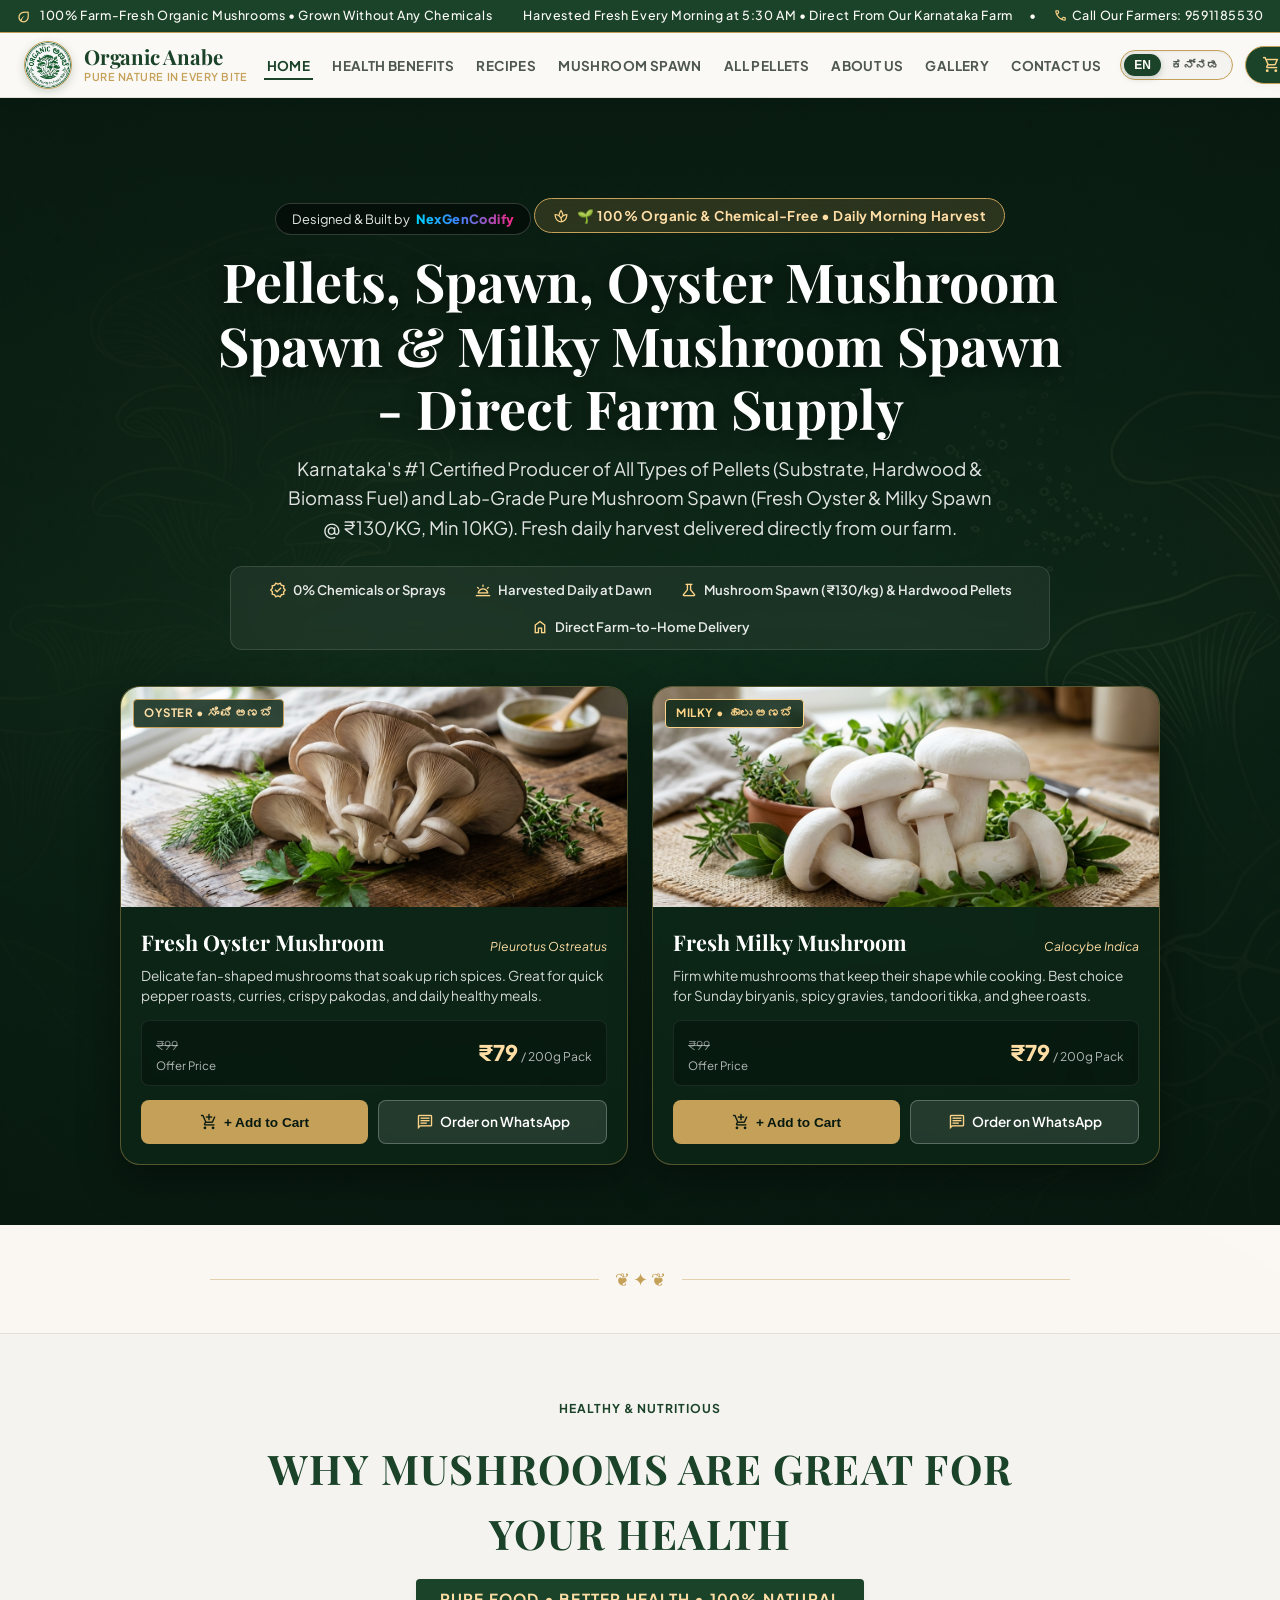
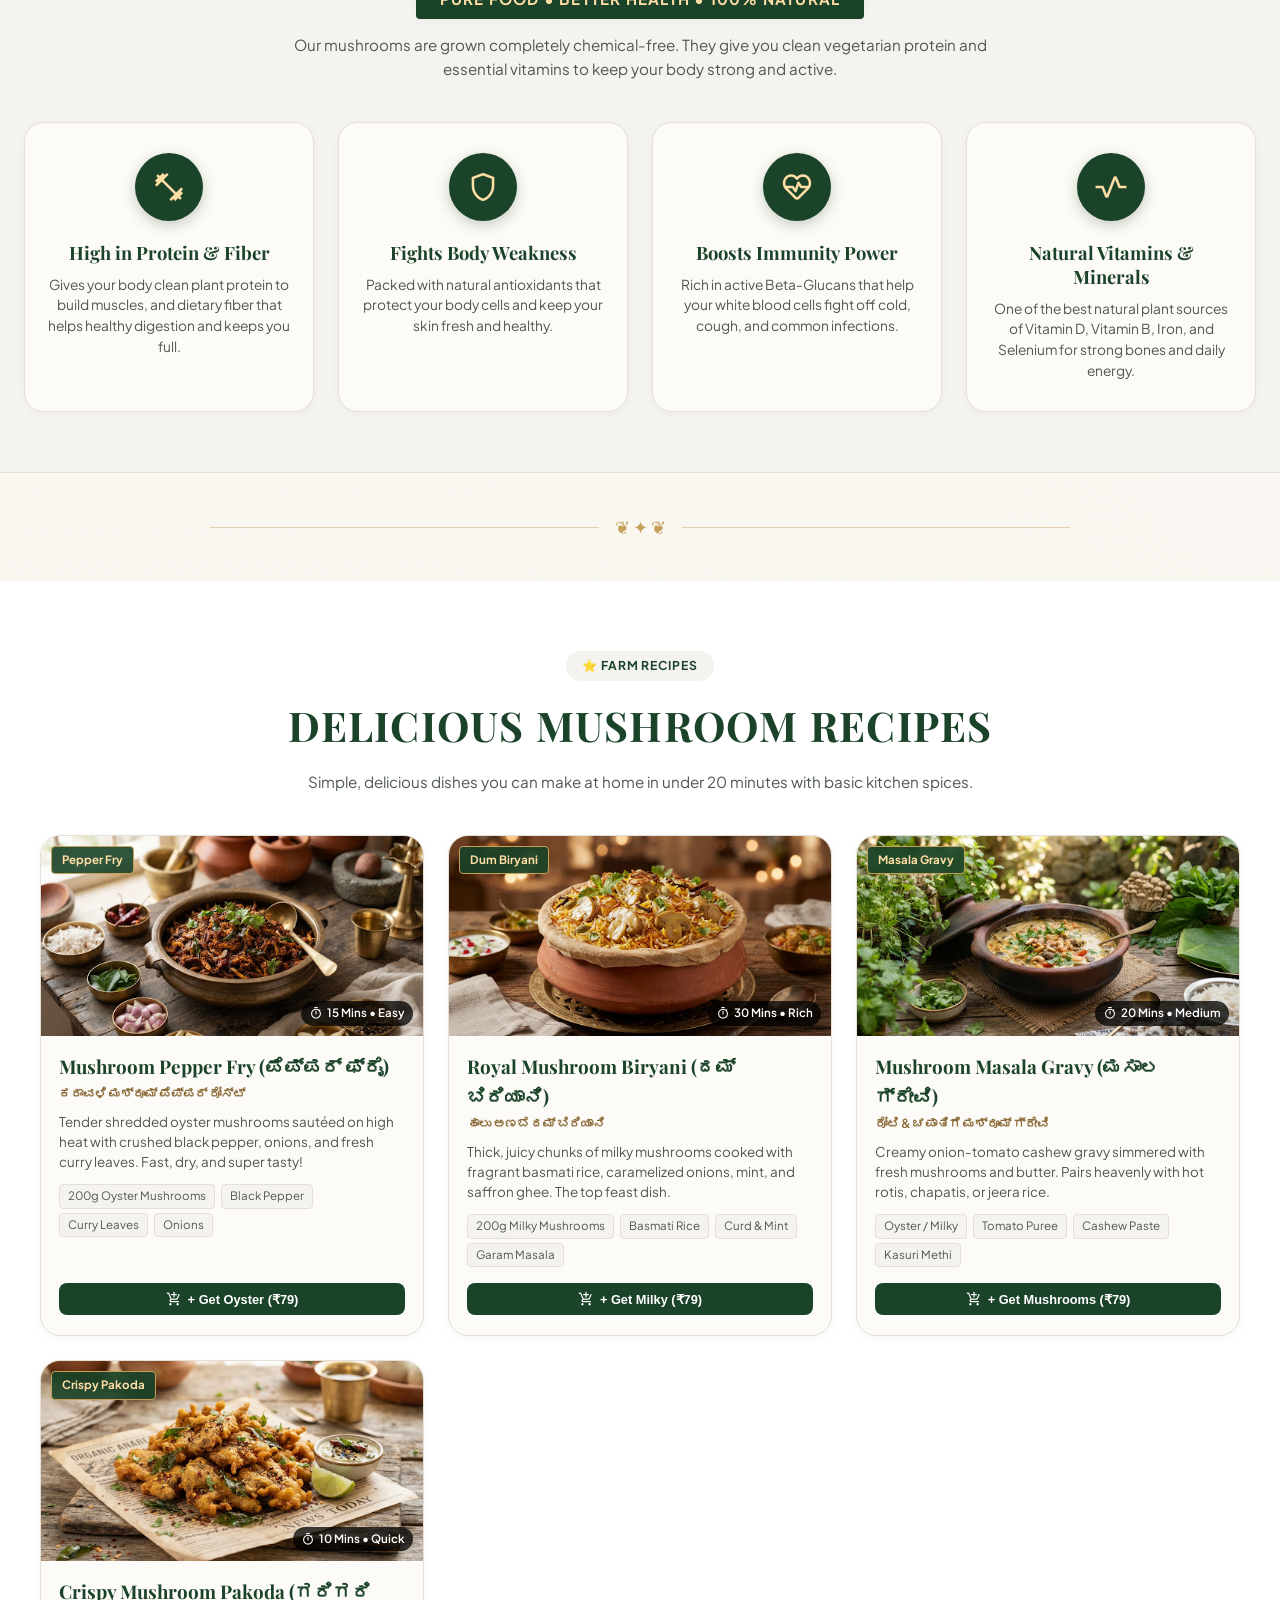
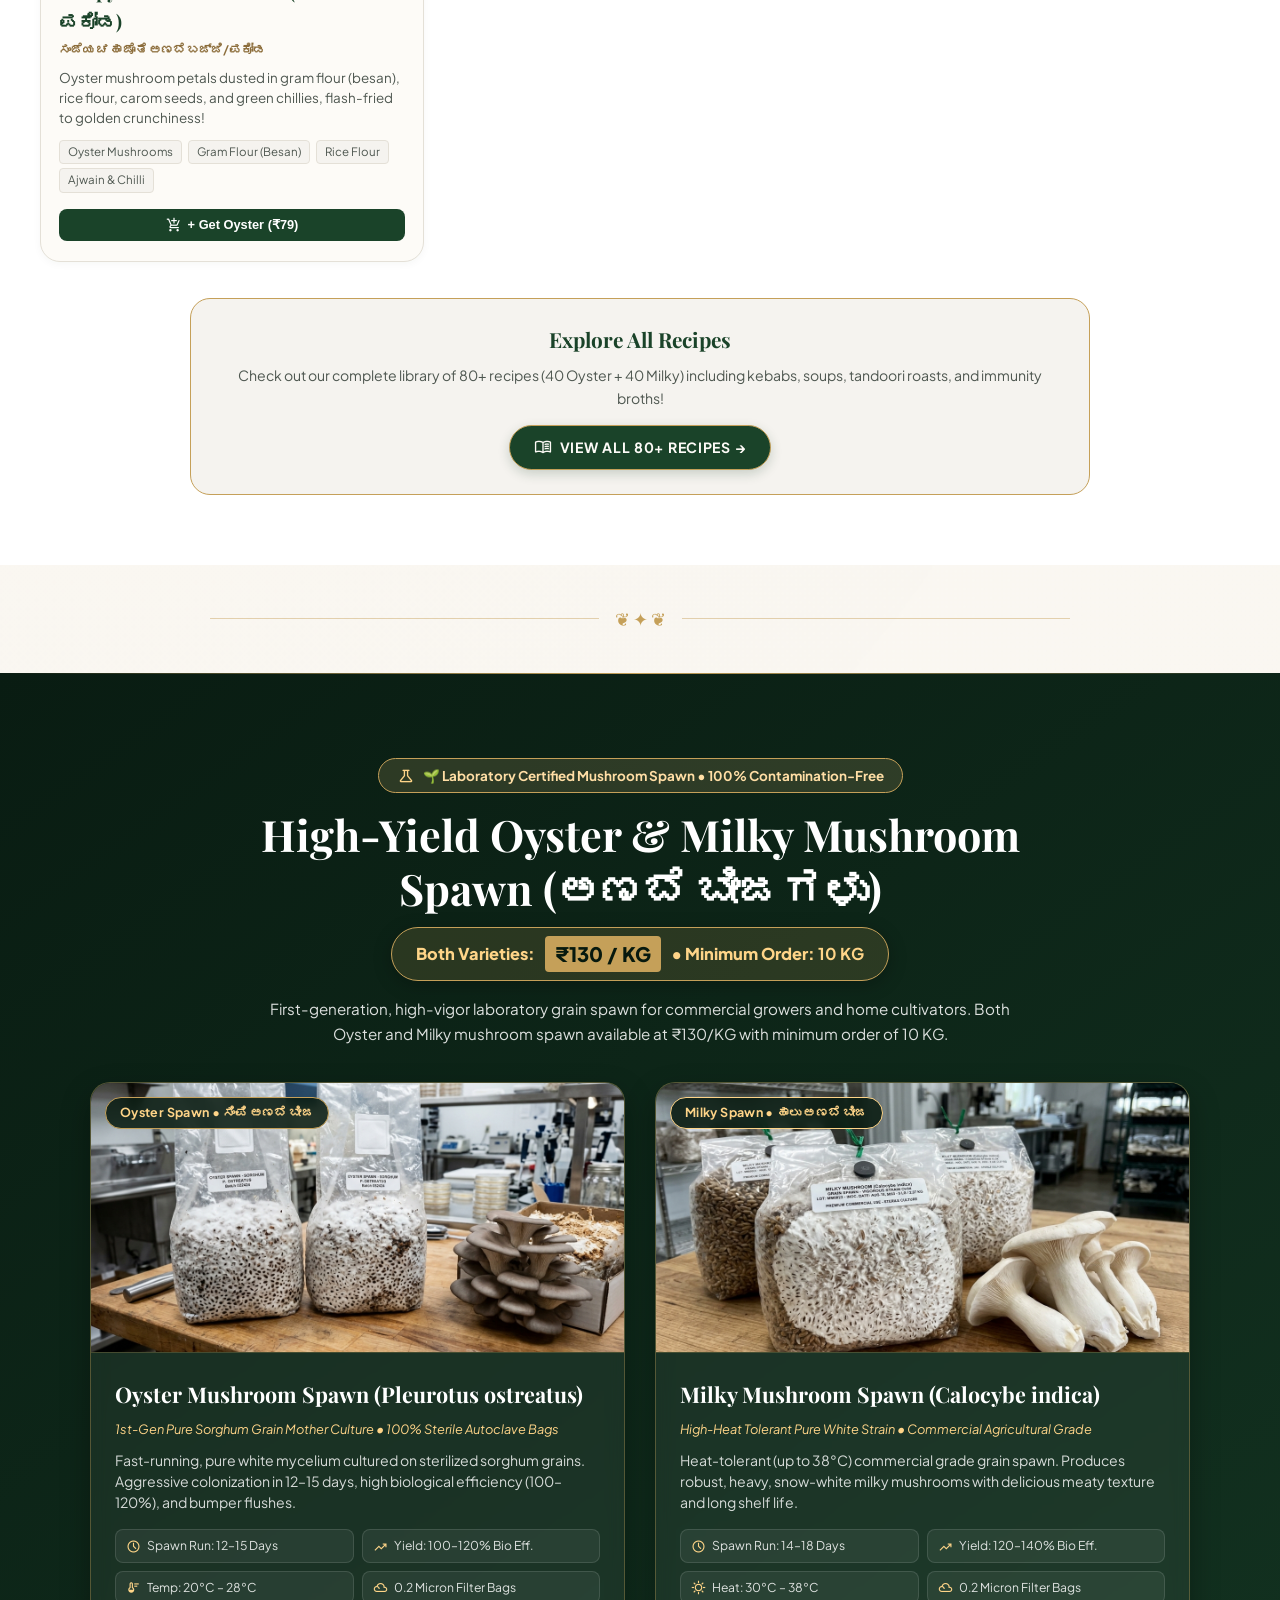
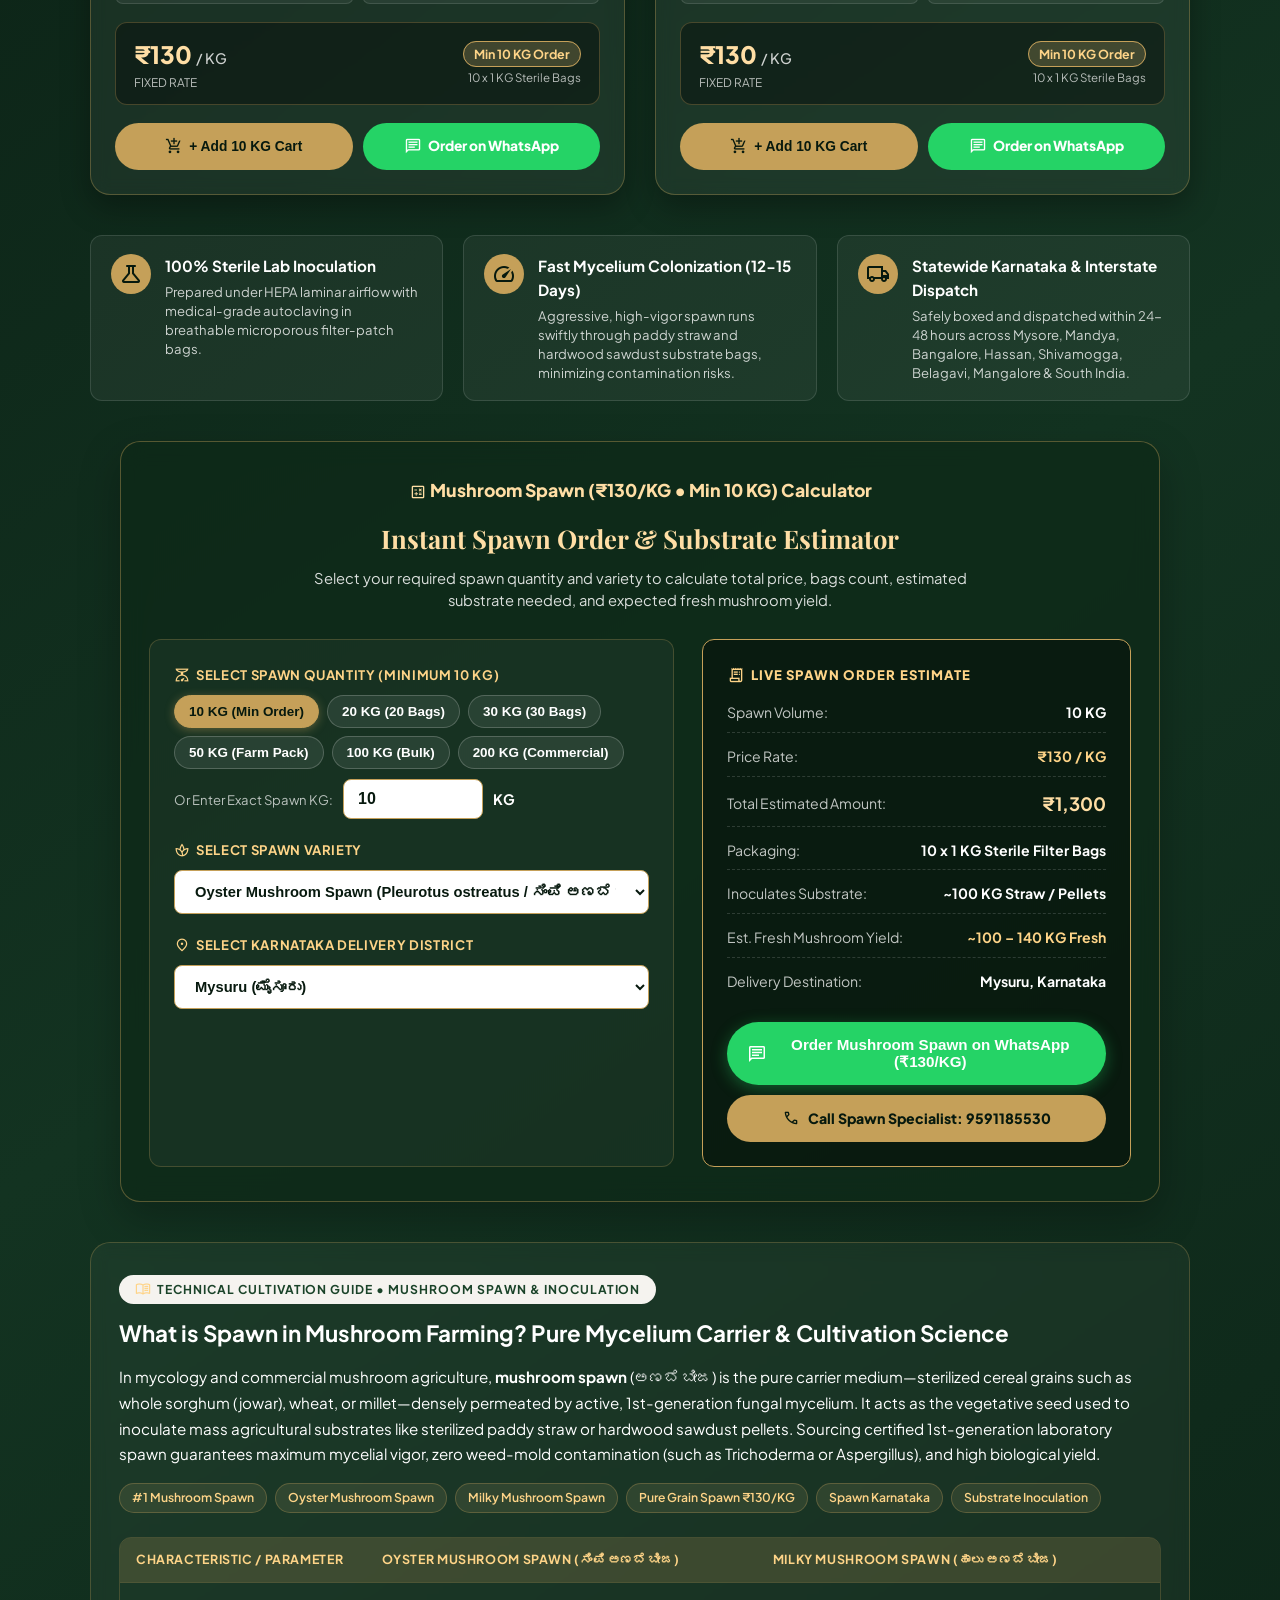
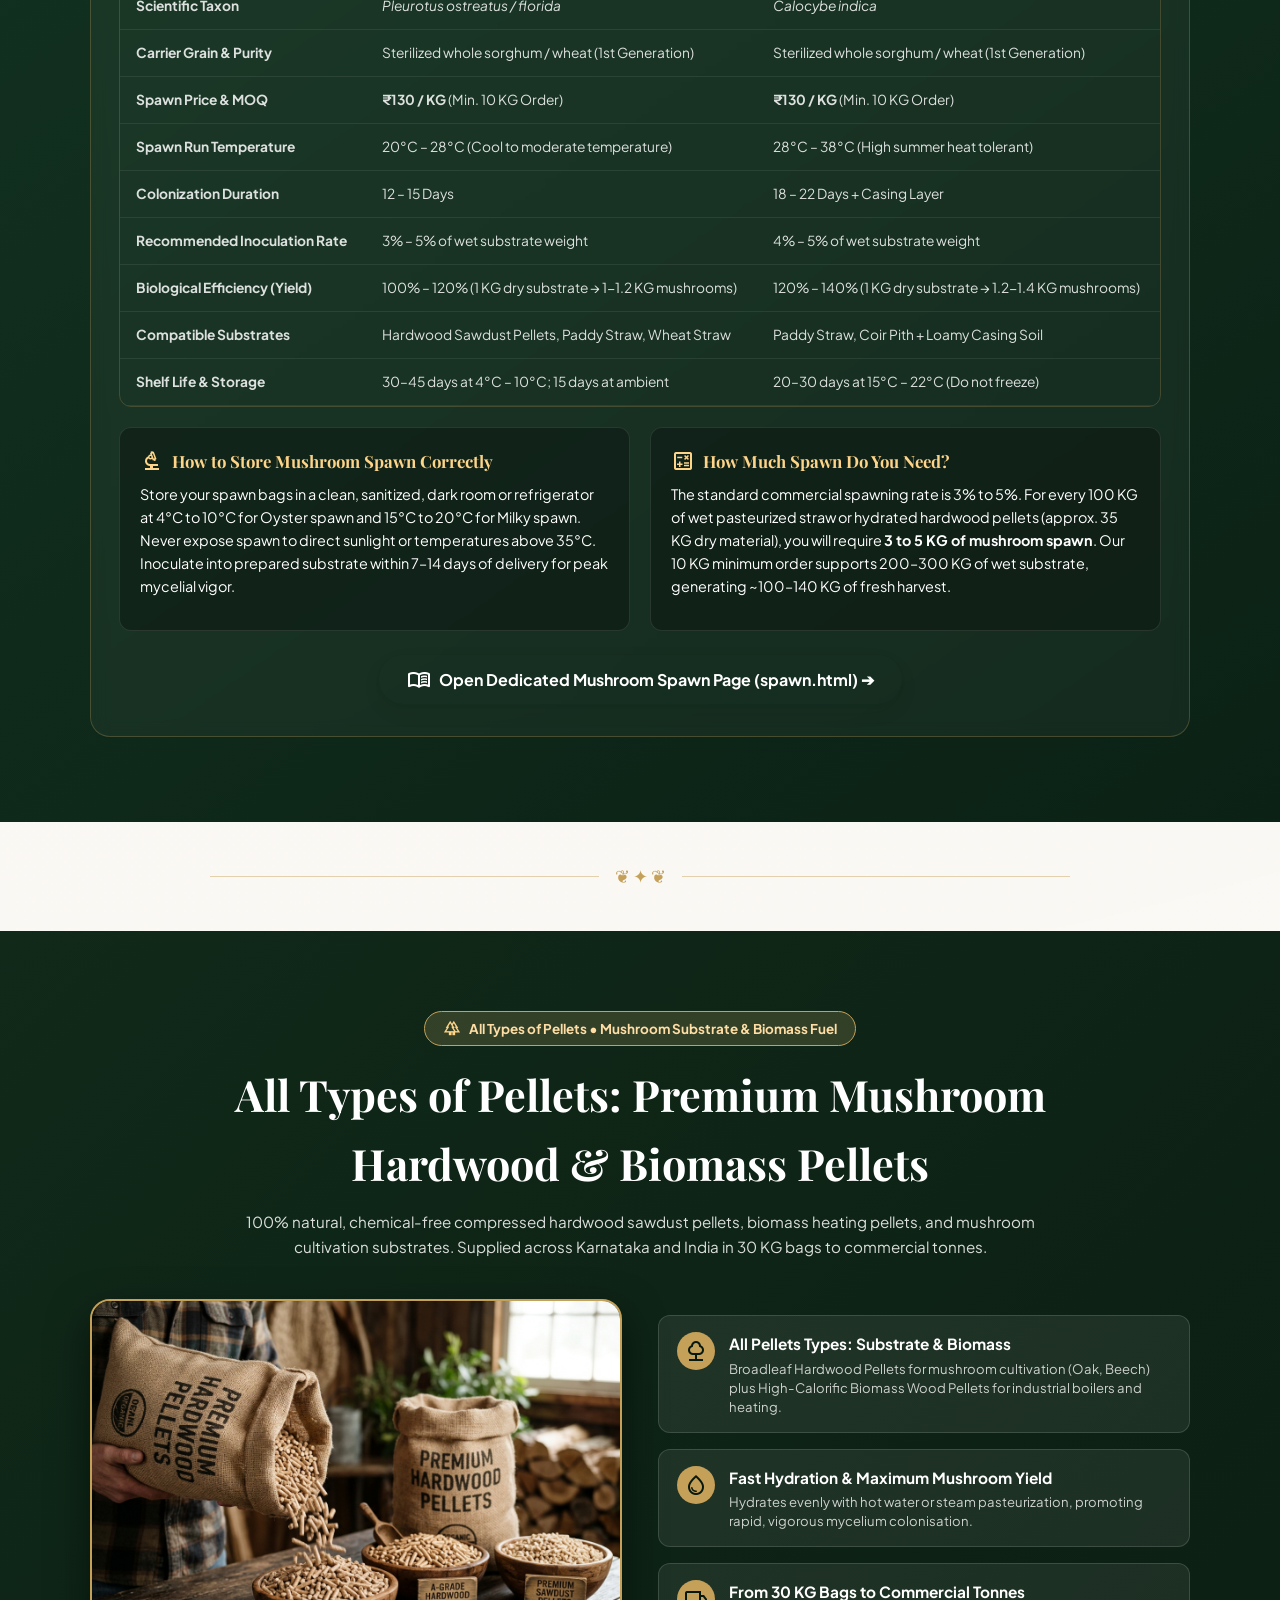
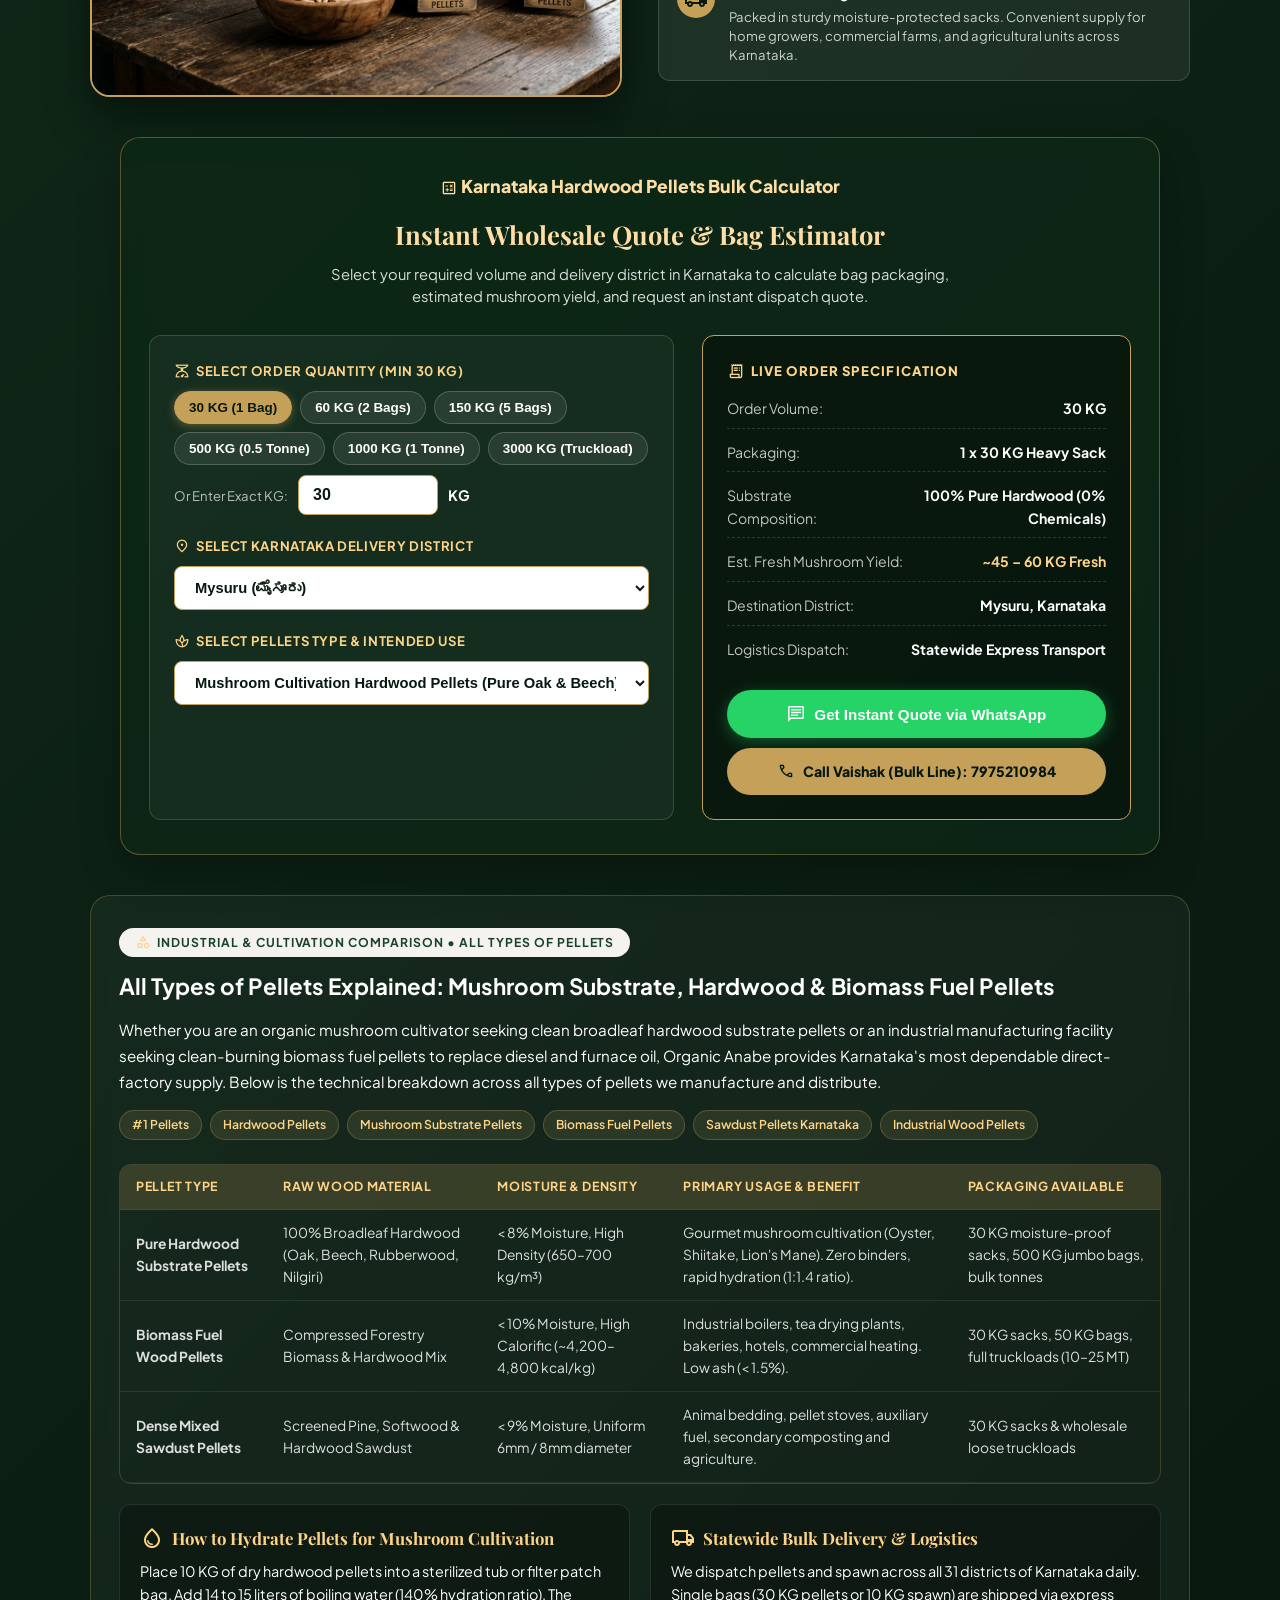
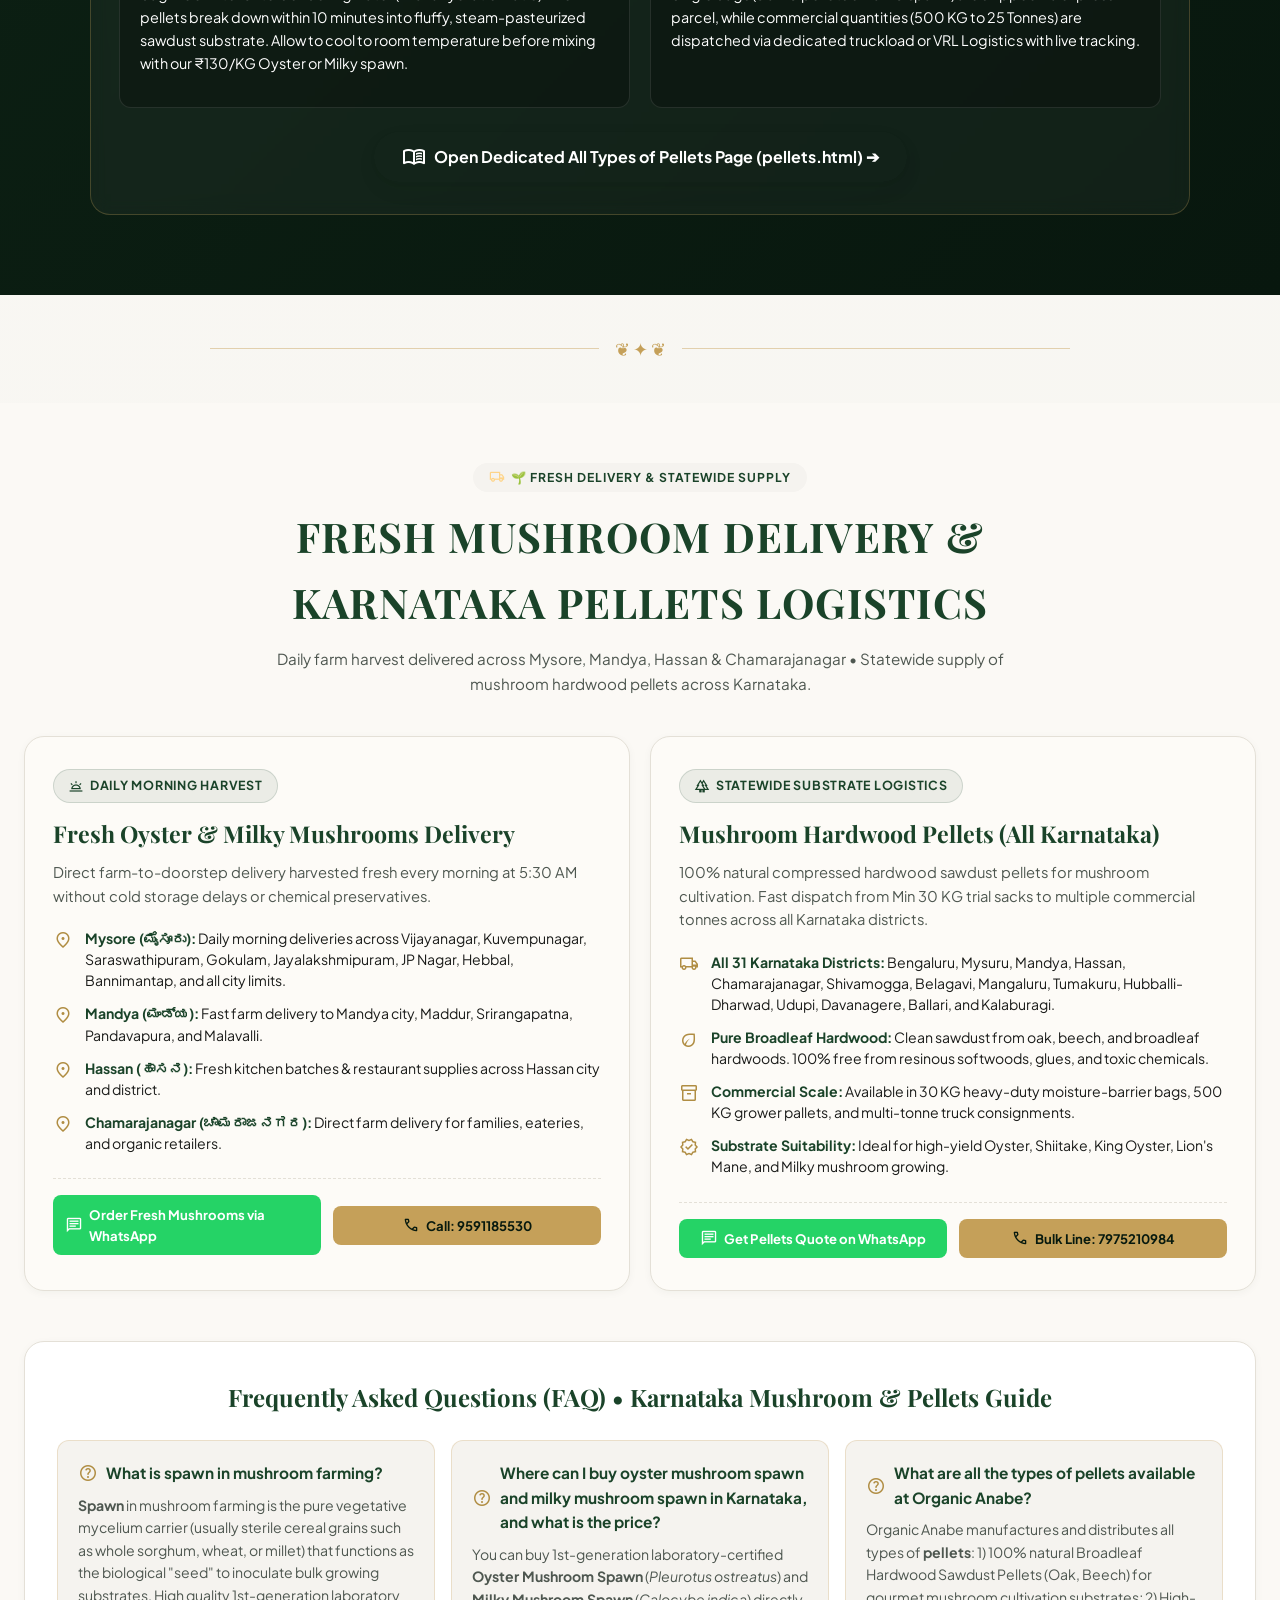
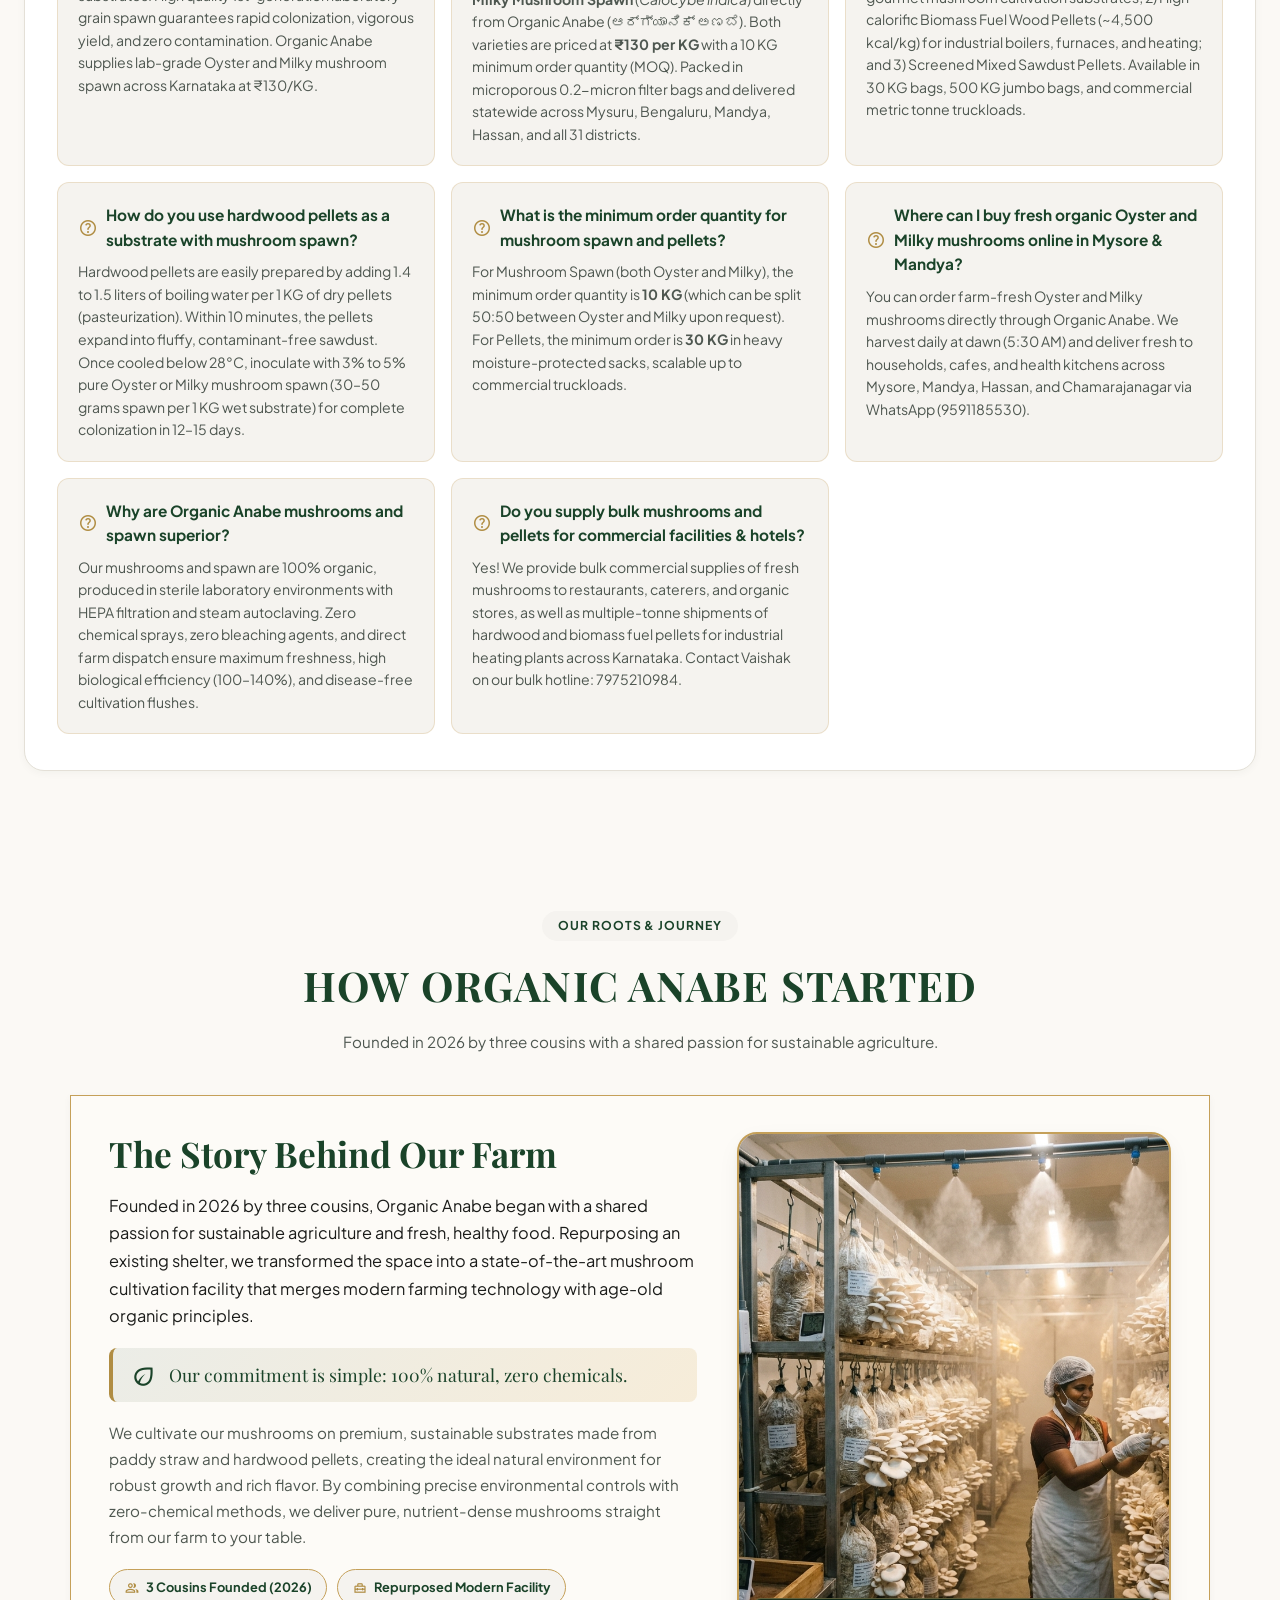
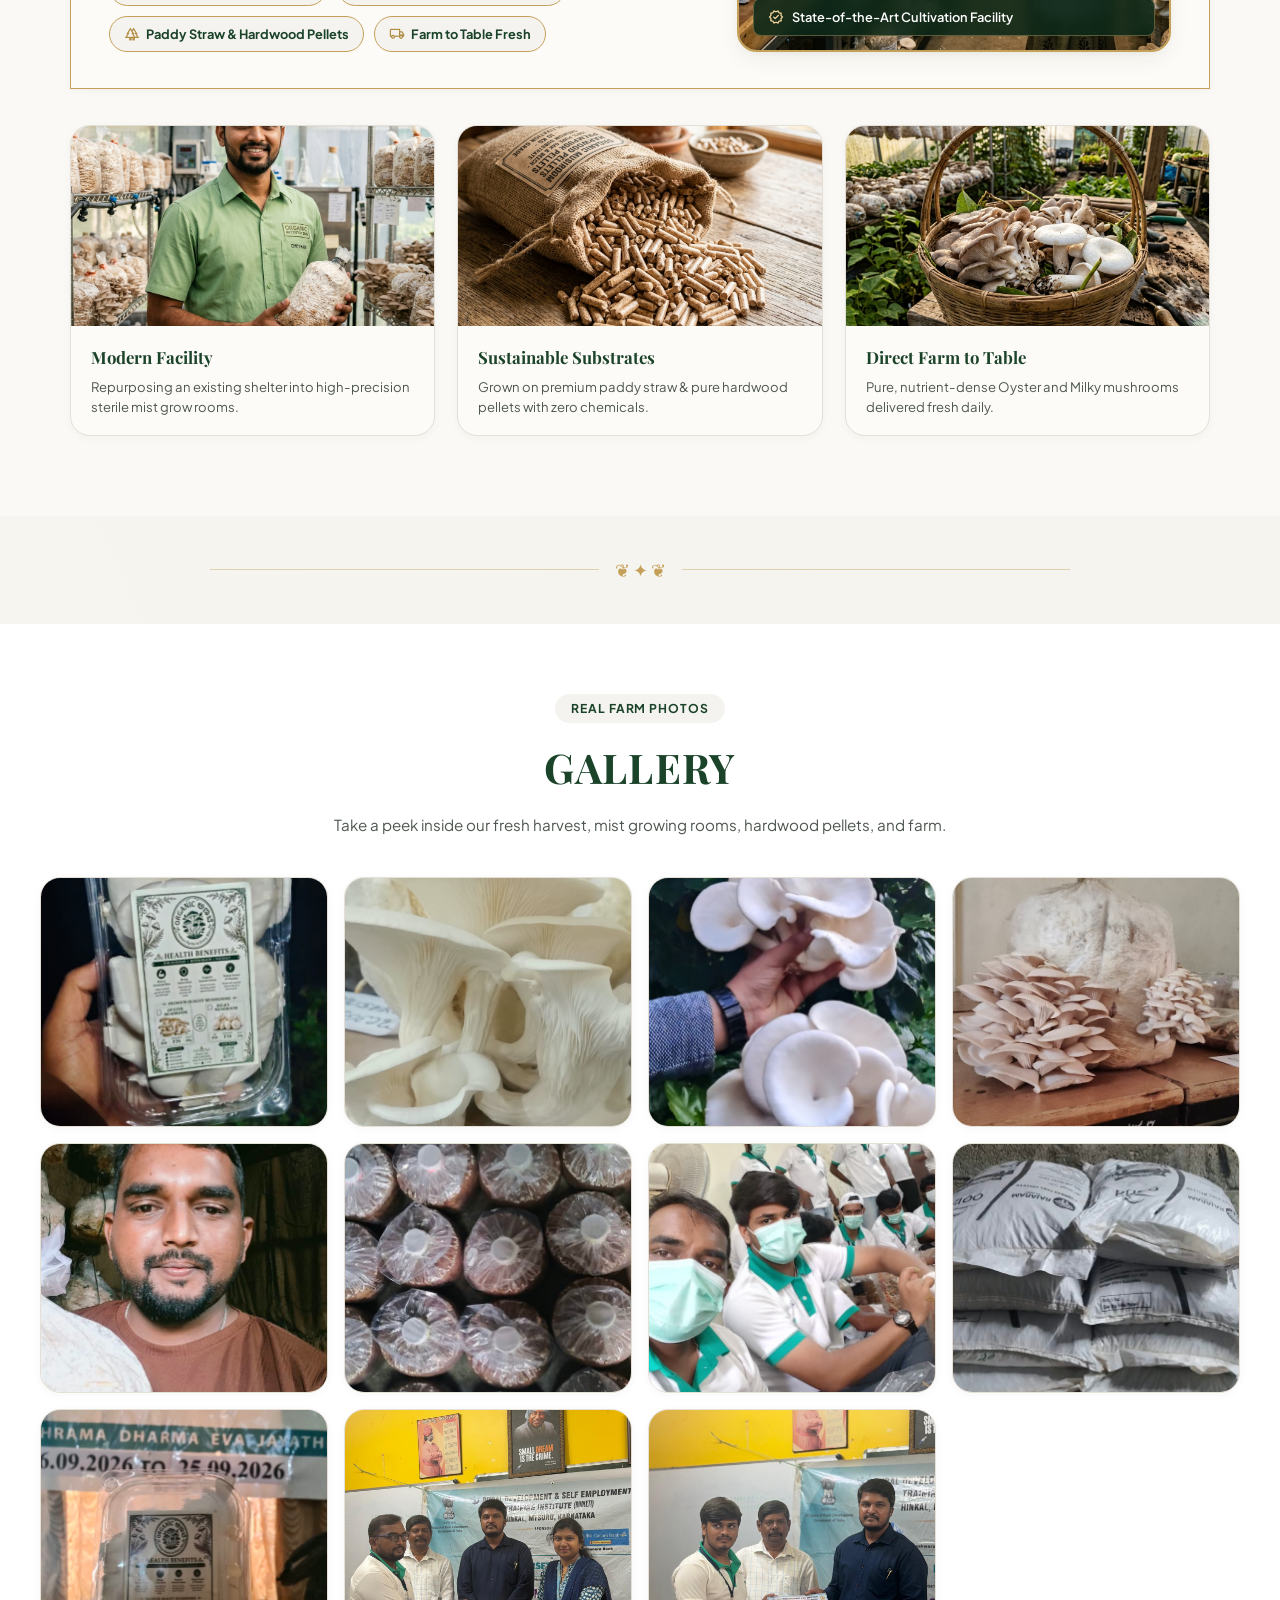
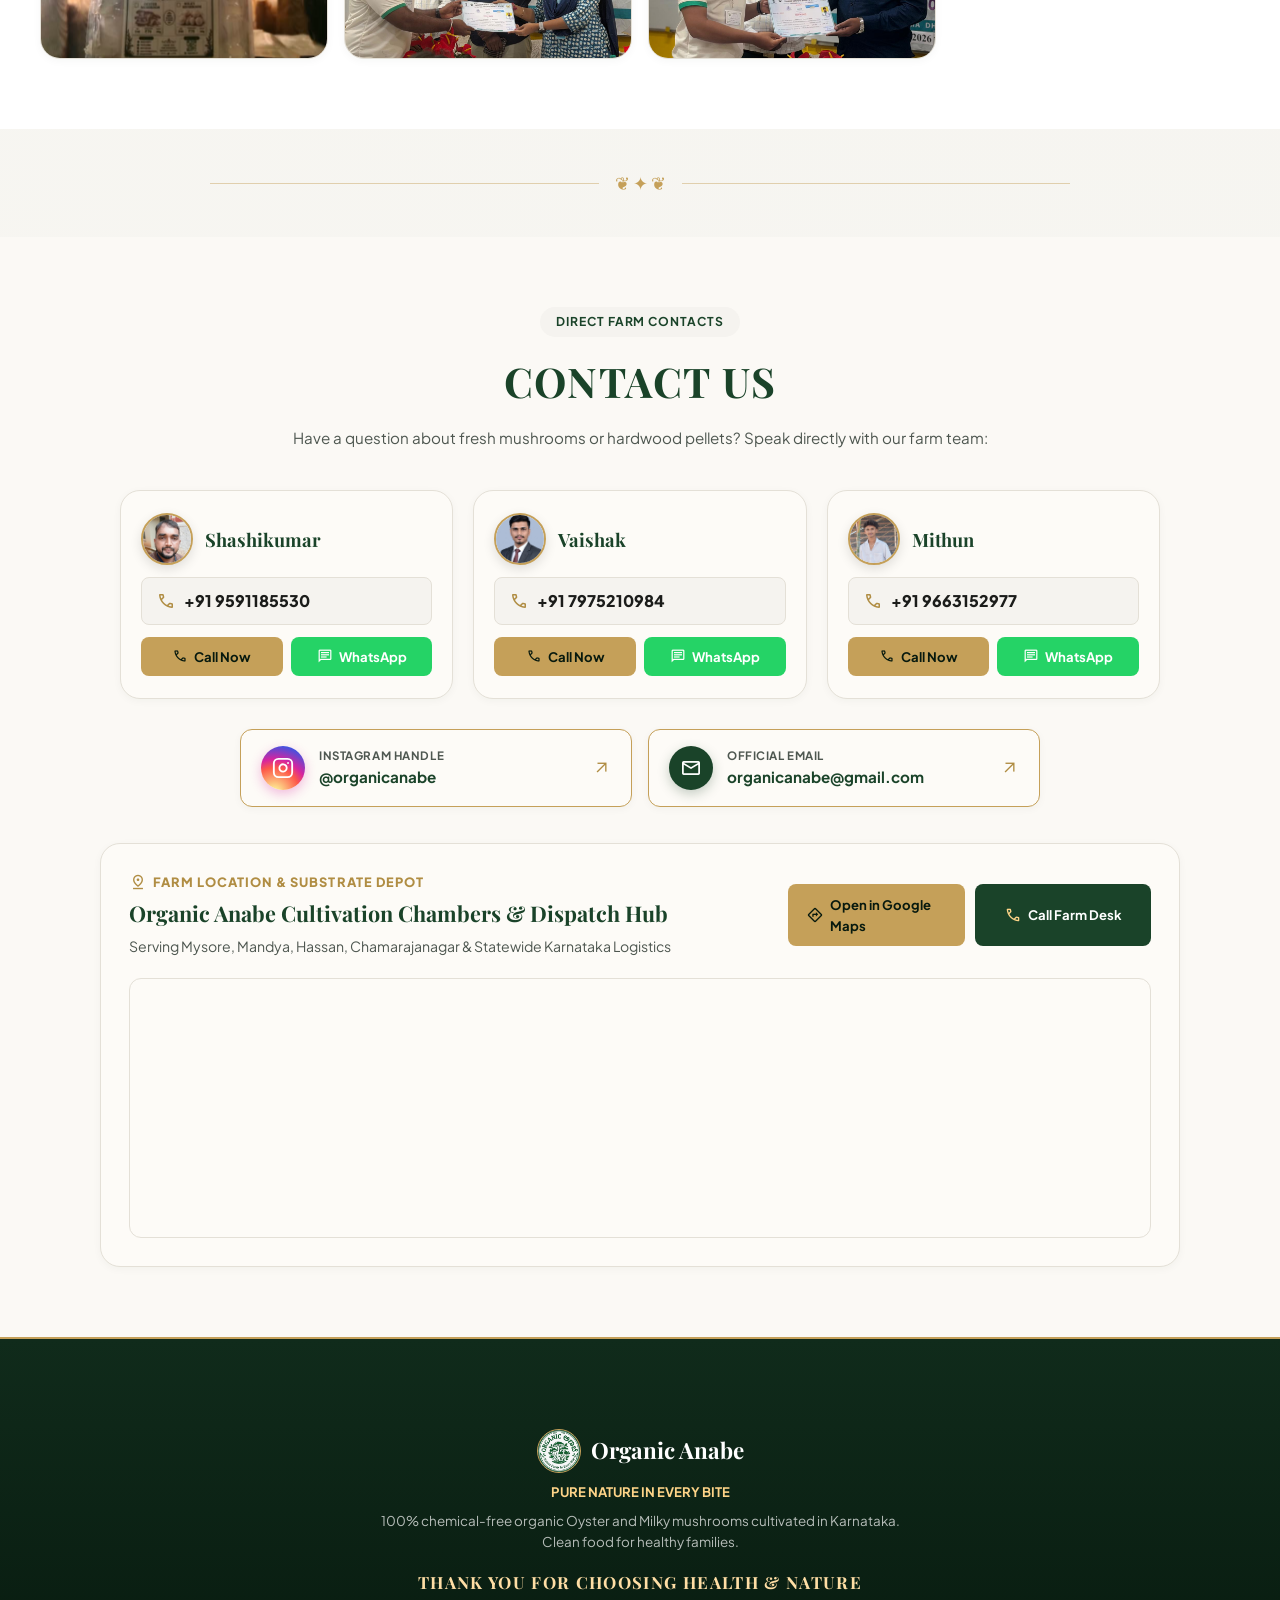
==== index.html @ 314855f8 "Implement full #1 ranking architecture: llms.txt, dedicated spawn.html and pellets.html pages, and O" ====
<!DOCTYPE html>
<html lang="en">
<head>
  <meta charset="utf-8" />
  <meta name="viewport" content="width=device-width, initial-scale=1.0" />
  <title>Pellets, Spawn, Oyster Mushroom Spawn &amp; Milky Mushroom Spawn | Organic Anabe</title>
  <meta name="description" content="Buy Pellets &amp; Mushroom Spawn online in Karnataka. 100% pure high-yield Oyster Mushroom Spawn and Milky Mushroom Spawn (₹130/KG, Min 10 KG) &amp; all types of Hardwood &amp; Biomass Pellets. Daily dispatch across Bangalore, Mysore, Mandya. Call / WhatsApp 9591185530." />
  <meta name="keywords" content="pellets, spawn, oyster mushroom spawn, milky mushroom spawn, mushroom spawn, all types of pellets, hardwood pellets, sawdust pellets, biomass pellets, wood pellets, oyster spawn, milky spawn, grain spawn, buy spawn online, mushroom spawn price, spawn karnataka, pellets karnataka, chippu anabe beeja, haalu anabe beeja, mushroom substrate pellets, boiler pellets" />
  <meta name="robots" content="index, follow, max-image-preview:large, max-snippet:-1, max-video-preview:-1" />

  <!-- Canonical and Language Alternates -->
  <link rel="canonical" href="https://organabe.in/" />
  <link rel="alternate" hreflang="en" href="https://organabe.in/" />
  <link rel="alternate" hreflang="kn" href="https://organabe.in/?lang=kn" />
  <link rel="alternate" hreflang="x-default" href="https://organabe.in/" />

  <!-- Local SEO & Geographic Meta Tags (Mysore, Mandya, Karnataka) -->
  <meta name="geo.region" content="IN-KA" />
  <meta name="geo.placename" content="Mysore, Mandya, Bengaluru, Hassan, Chamarajanagar, Karnataka, India" />
  <meta name="geo.position" content="12.2958;76.6394" />
  <meta name="ICBM" content="12.2958, 76.6394" />

  <!-- Open Graph / Facebook Meta Tags -->
  <meta property="og:type" content="website" />
  <meta property="og:locale" content="en_IN" />
  <meta property="og:url" content="https://organabe.in/" />
  <meta property="og:site_name" content="Organic Anabe (ಆರ್ಗ್ಯಾನಿಕ್ ಅಣಬೆ)" />
  <meta property="og:title" content="Pellets, Spawn, Oyster Mushroom Spawn &amp; Milky Mushroom Spawn | Organic Anabe" />
  <meta property="og:description" content="Best quality Pellets, Mushroom Spawn (₹130/KG, Min 10 KG) for Oyster and Milky mushrooms &amp; all types of hardwood sawdust and biomass pellets across Karnataka. Fast dispatch." />
  <meta property="og:image" content="https://organabe.in/assets/oyster_spawn.jpg" />
  <meta property="og:image:width" content="1200" />
  <meta property="og:image:height" content="630" />
  <meta property="og:image:alt" content="Pellets and Mushroom Spawn - Organic Anabe Karnataka" />

  <!-- Twitter Meta Tags -->
  <meta name="twitter:card" content="summary_large_image" />
  <meta name="twitter:title" content="Pellets, Spawn, Oyster Mushroom Spawn &amp; Milky Mushroom Spawn | Organic Anabe" />
  <meta name="twitter:description" content="Order Pellets, Spawn, Oyster Mushroom Spawn (₹130/KG) and Milky Mushroom Spawn (₹130/KG) &amp; all types of hardwood and biomass pellets across Karnataka." />
  <meta name="twitter:image" content="https://organabe.in/assets/oyster_spawn.jpg" />

  <!-- Google Fonts & Icons -->
  <link rel="preconnect" href="https://fonts.googleapis.com" />
  <link rel="preconnect" href="https://fonts.gstatic.com" crossorigin />
  <link href="https://fonts.googleapis.com/css2?family=Noto+Sans+Kannada:wght@400;600;700;800&family=Playfair+Display:ital,wght@0,600;0,700;0,800;1,600&family=Plus+Jakarta+Sans:wght@400;500;600;700;800&display=swap" rel="stylesheet" />
  <link href="https://fonts.googleapis.com/css2?family=Material+Symbols+Outlined:opsz,wght,FILL,GRAD@24,500,0,0" rel="stylesheet" />

  <!-- Stylesheet -->
  <link rel="stylesheet" href="css/style.css" />

  <!-- Structured Data: JSON-LD LocalBusiness & Farm Schema -->
  <script type="application/ld+json">
  {
    "@context": "https://schema.org",
    "@type": ["LocalBusiness", "Farm", "Store"],
    "@id": "https://organabe.in/#farm",
    "name": "Organic Anabe",
    "alternateName": "ಆರ್ಗ್ಯಾನಿಕ್ ಅಣಬೆ",
    "url": "https://organabe.in/",
    "logo": "https://organabe.in/assets/logo.png",
    "image": [
      "https://organabe.in/assets/oyster_spawn.jpg",
      "https://organabe.in/assets/milky_spawn.jpg",
      "https://organabe.in/assets/all_types_pellets.jpg",
      "https://organabe.in/assets/hardwood_pellets.jpg",
      "https://organabe.in/assets/oyster_fresh.jpg",
      "https://organabe.in/assets/milky_fresh.jpg"
    ],
    "description": "Premium supplier of laboratory certified Oyster & Milky Mushroom Spawn (₹130/kg, Min 10 KG) and all types of Hardwood & Biomass Pellets across Karnataka. Direct farm-fresh organic mushrooms delivered daily in Mysore, Mandya, Bangalore, and Hassan.",
    "telephone": "+919591185530",
    "contactPoint": [
      {
        "@type": "ContactPoint",
        "telephone": "+919591185530",
        "contactType": "customer service & spawn orders",
        "areaServed": ["IN", "IN-KA"],
        "availableLanguage": ["English", "Kannada"]
      },
      {
        "@type": "ContactPoint",
        "telephone": "+917975210984",
        "contactType": "bulk pellets sales",
        "areaServed": ["IN-KA"],
        "availableLanguage": ["English", "Kannada"]
      },
      {
        "@type": "ContactPoint",
        "telephone": "+919663152977",
        "contactType": "logistics & statewide transport",
        "areaServed": ["IN-KA"],
        "availableLanguage": ["English", "Kannada"]
      }
    ],
    "priceRange": "₹₹",
    "currenciesAccepted": "INR",
    "paymentAccepted": "Cash, UPI, Google Pay, PhonePe, Bank Transfer",
    "address": {
      "@type": "PostalAddress",
      "addressLocality": "Mysore",
      "addressRegion": "Karnataka",
      "addressCountry": "IN"
    },
    "geo": {
      "@type": "GeoCoordinates",
      "latitude": 12.2958,
      "longitude": 76.6394
    },
    "openingHoursSpecification": {
      "@type": "OpeningHoursSpecification",
      "dayOfWeek": ["Monday", "Tuesday", "Wednesday", "Thursday", "Friday", "Saturday", "Sunday"],
      "opens": "05:30",
      "closes": "21:00"
    },
    "aggregateRating": {
      "@type": "AggregateRating",
      "ratingValue": "4.9",
      "reviewCount": "62",
      "bestRating": "5",
      "worstRating": "1"
    },
    "areaServed": [
      { "@type": "City", "name": "Mysore" },
      { "@type": "City", "name": "Mandya" },
      { "@type": "City", "name": "Bengaluru" },
      { "@type": "City", "name": "Hassan" },
      { "@type": "City", "name": "Shivamogga" },
      { "@type": "City", "name": "Chamarajanagar" },
      { "@type": "AdministrativeArea", "name": "Karnataka" }
    ]
  }
  </script>

  <!-- Structured Data: Organization Knowledge Graph Schema for LLM & Generative Engine Optimization (GEO) -->
  <script type="application/ld+json">
  {
    "@context": "https://schema.org",
    "@type": "Organization",
    "@id": "https://organabe.in/#organization",
    "name": "Organic Anabe",
    "alternateName": ["ಆರ್ಗ್ಯಾನಿಕ್ ಅಣಬೆ", "Organic Anabe Farm", "Organic Anabe Spawn & Pellets"],
    "url": "https://organabe.in/",
    "logo": "https://organabe.in/assets/logo.png",
    "sameAs": [
      "https://github.com/vaishakcodeworld/organabe"
    ],
    "knowsAbout": [
      "Mushroom Spawn",
      "Pleurotus ostreatus (Oyster Mushroom Spawn)",
      "Calocybe indica (Milky Mushroom Spawn)",
      "Hardwood Pellets",
      "Biomass Wood Fuel Pellets",
      "Sawdust Pellets",
      "Mushroom Cultivation Substrates",
      "Organic Agriculture Karnataka"
    ],
    "description": "Organic Anabe is Karnataka's leading certified producer and distributor of lab-certified 1st-generation Oyster and Milky mushroom spawn (₹130/KG, Min 10 KG), all types of hardwood and biomass fuel pellets, and fresh organic mushrooms."
  }
  </script>

  <!-- Structured Data: WebSite Schema with SearchAction -->
  <script type="application/ld+json">
  {
    "@context": "https://schema.org",
    "@type": "WebSite",
    "@id": "https://organabe.in/#website",
    "url": "https://organabe.in/",
    "name": "Organic Anabe - Pellets, Spawn, Oyster Mushroom Spawn & Milky Mushroom Spawn",
    "description": "Leading Karnataka producer of pellets, 1st-generation pure lab mushroom spawn (Oyster & Milky @ ₹130/KG, Min 10KG), and fresh organic mushrooms.",
    "potentialAction": {
      "@type": "SearchAction",
      "target": {
        "@type": "EntryPoint",
        "urlTemplate": "https://organabe.in/?s={search_term_string}"
      },
      "query-input": "required name=search_term_string"
    }
  }
  </script>

  <!-- Structured Data: BreadcrumbList Schema -->
  <script type="application/ld+json">
  {
    "@context": "https://schema.org",
    "@type": "BreadcrumbList",
    "itemListElement": [
      {
        "@type": "ListItem",
        "position": 1,
        "name": "Home",
        "item": "https://organabe.in/"
      },
      {
        "@type": "ListItem",
        "position": 2,
        "name": "Mushroom Spawn (₹130/KG)",
        "item": "https://organabe.in/#spawn"
      },
      {
        "@type": "ListItem",
        "position": 3,
        "name": "All Types of Pellets",
        "item": "https://organabe.in/#pellets"
      }
    ]
  }
  </script>

  <!-- Structured Data: Standalone Product Schemas for Rich SERP Snippets & Google Merchant Listings -->
  <script type="application/ld+json">
  [
    {
      "@context": "https://schema.org",
      "@type": "Product",
      "name": "Oyster Mushroom Spawn - Pleurotus ostreatus (ಸಿಂಪಿ ಅಣಬೆ ಬೀಜ)",
      "image": "https://organabe.in/assets/oyster_spawn.jpg",
      "description": "1st-generation lab-grade pure sorghum grain spawn for Oyster mushroom cultivation. 100-120% biological efficiency. Minimum order 10 KG.",
      "sku": "OA-SPAWN-OYS-10KG",
      "brand": { "@type": "Brand", "name": "Organic Anabe" },
      "offers": {
        "@type": "Offer",
        "price": "130",
        "priceCurrency": "INR",
        "itemCondition": "https://schema.org/NewCondition",
        "availability": "https://schema.org/InStock",
        "priceValidUntil": "2027-12-31",
        "url": "https://organabe.in/#spawn",
        "eligibleQuantity": {
          "@type": "QuantitativeValue",
          "minValue": 10,
          "unitCode": "KGM"
        },
        "shippingDetails": {
          "@type": "OfferShippingDetails",
          "shippingRate": {
            "@type": "MonetaryAmount",
            "value": "0",
            "currency": "INR"
          },
          "shippingDestination": {
            "@type": "DefinedRegion",
            "addressCountry": "IN",
            "addressRegion": "Karnataka"
          },
          "deliveryTime": {
            "@type": "ShippingDeliveryTime",
            "handlingTime": {
              "@type": "QuantitativeValue",
              "minValue": 0,
              "maxValue": 1,
              "unitCode": "DAY"
            },
            "transitTime": {
              "@type": "QuantitativeValue",
              "minValue": 1,
              "maxValue": 3,
              "unitCode": "DAY"
            }
          }
        },
        "hasMerchantReturnPolicy": {
          "@type": "MerchantReturnPolicy",
          "applicableCountry": "IN",
          "returnPolicyCategory": "https://schema.org/MerchantReturnFiniteReturnWindow",
          "merchantReturnDays": 7,
          "returnMethod": "https://schema.org/ReturnByMail",
          "returnFees": "https://schema.org/FreeReturn"
        }
      },
      "review": {
        "@type": "Review",
        "reviewRating": {
          "@type": "Rating",
          "ratingValue": "5",
          "bestRating": "5"
        },
        "author": {
          "@type": "Person",
          "name": "Suresh Gowda"
        }
      },
      "aggregateRating": {
        "@type": "AggregateRating",
        "ratingValue": "4.9",
        "reviewCount": "48"
      }
    },
    {
      "@context": "https://schema.org",
      "@type": "Product",
      "name": "Milky Mushroom Spawn - Calocybe indica (ಹಾಲು ಅಣಬೆ ಬೀಜ)",
      "image": "https://organabe.in/assets/milky_spawn.jpg",
      "description": "High-temperature tolerant commercial pure grain spawn for Milky mushroom farming. 120-140% biological efficiency. Minimum order 10 KG.",
      "sku": "OA-SPAWN-MLK-10KG",
      "brand": { "@type": "Brand", "name": "Organic Anabe" },
      "offers": {
        "@type": "Offer",
        "price": "130",
        "priceCurrency": "INR",
        "itemCondition": "https://schema.org/NewCondition",
        "availability": "https://schema.org/InStock",
        "priceValidUntil": "2027-12-31",
        "url": "https://organabe.in/#spawn",
        "eligibleQuantity": {
          "@type": "QuantitativeValue",
          "minValue": 10,
          "unitCode": "KGM"
        },
        "shippingDetails": {
          "@type": "OfferShippingDetails",
          "shippingRate": {
            "@type": "MonetaryAmount",
            "value": "0",
            "currency": "INR"
          },
          "shippingDestination": {
            "@type": "DefinedRegion",
            "addressCountry": "IN",
            "addressRegion": "Karnataka"
          },
          "deliveryTime": {
            "@type": "ShippingDeliveryTime",
            "handlingTime": {
              "@type": "QuantitativeValue",
              "minValue": 0,
              "maxValue": 1,
              "unitCode": "DAY"
            },
            "transitTime": {
              "@type": "QuantitativeValue",
              "minValue": 1,
              "maxValue": 3,
              "unitCode": "DAY"
            }
          }
        },
        "hasMerchantReturnPolicy": {
          "@type": "MerchantReturnPolicy",
          "applicableCountry": "IN",
          "returnPolicyCategory": "https://schema.org/MerchantReturnFiniteReturnWindow",
          "merchantReturnDays": 7,
          "returnMethod": "https://schema.org/ReturnByMail",
          "returnFees": "https://schema.org/FreeReturn"
        }
      },
      "review": {
        "@type": "Review",
        "reviewRating": {
          "@type": "Rating",
          "ratingValue": "5",
          "bestRating": "5"
        },
        "author": {
          "@type": "Person",
          "name": "Manjunath Patil"
        }
      },
      "aggregateRating": {
        "@type": "AggregateRating",
        "ratingValue": "4.9",
        "reviewCount": "41"
      }
    },
    {
      "@context": "https://schema.org",
      "@type": "Product",
      "name": "All Types of Pellets: Hardwood Sawdust & Biomass Pellets (ಪೆಲ್ಲೆಟ್‌ಗಳು)",
      "image": "https://organabe.in/assets/all_types_pellets.jpg",
      "description": "100% pure broadleaf hardwood substrate pellets for mushroom cultivation and high-calorific biomass fuel wood pellets for industrial boilers. Available in 30 KG bags to bulk tonnes.",
      "sku": "OA-PELLET-30KG",
      "brand": { "@type": "Brand", "name": "Organic Anabe" },
      "offers": {
        "@type": "Offer",
        "price": "18",
        "priceCurrency": "INR",
        "itemCondition": "https://schema.org/NewCondition",
        "availability": "https://schema.org/InStock",
        "priceValidUntil": "2027-12-31",
        "url": "https://organabe.in/#pellets",
        "shippingDetails": {
          "@type": "OfferShippingDetails",
          "shippingRate": {
            "@type": "MonetaryAmount",
            "value": "0",
            "currency": "INR"
          },
          "shippingDestination": {
            "@type": "DefinedRegion",
            "addressCountry": "IN",
            "addressRegion": "Karnataka"
          },
          "deliveryTime": {
            "@type": "ShippingDeliveryTime",
            "handlingTime": {
              "@type": "QuantitativeValue",
              "minValue": 0,
              "maxValue": 1,
              "unitCode": "DAY"
            },
            "transitTime": {
              "@type": "QuantitativeValue",
              "minValue": 1,
              "maxValue": 3,
              "unitCode": "DAY"
            }
          }
        },
        "hasMerchantReturnPolicy": {
          "@type": "MerchantReturnPolicy",
          "applicableCountry": "IN",
          "returnPolicyCategory": "https://schema.org/MerchantReturnFiniteReturnWindow",
          "merchantReturnDays": 7,
          "returnMethod": "https://schema.org/ReturnByMail",
          "returnFees": "https://schema.org/FreeReturn"
        }
      },
      "review": {
        "@type": "Review",
        "reviewRating": {
          "@type": "Rating",
          "ratingValue": "5",
          "bestRating": "5"
        },
        "author": {
          "@type": "Person",
          "name": "Anand Hegde"
        }
      },
      "aggregateRating": {
        "@type": "AggregateRating",
        "ratingValue": "4.8",
        "reviewCount": "54"
      }
    }
  ]
  </script>

  <!-- Structured Data: FAQPage Schema for Google Rich Snippets -->
  <script type="application/ld+json">
  {
    "@context": "https://schema.org",
    "@type": "FAQPage",
    "mainEntity": [
      {
        "@type": "Question",
        "name": "What is spawn in mushroom farming?",
        "acceptedAnswer": {
          "@type": "Answer",
          "text": "Spawn in mushroom farming is the pure mycelium carrier (usually sterilized cereal grains like sorghum, wheat, or millet) that serves as the 'seed' to inoculate mushroom growing substrates. High quality spawn is free of contaminants and colonized with active 1st-generation mycelium. At Organic Anabe, we supply 1st-generation laboratory grain spawn for Oyster and Milky mushrooms at ₹130/KG with a 10 KG minimum order."
        }
      },
      {
        "@type": "Question",
        "name": "Where can I buy oyster mushroom spawn and milky mushroom spawn in Karnataka, and what is the price?",
        "acceptedAnswer": {
          "@type": "Answer",
          "text": "You can buy 1st-generation, laboratory-certified Oyster Mushroom Spawn (Pleurotus ostreatus) and Milky Mushroom Spawn (Calocybe indica) directly from Organic Anabe (ಆರ್ಗ್ಯಾನಿಕ್ ಅಣಬೆ). Both varieties are available at ₹130 per KG with a minimum order quantity of 10 KG. Cultured on sterile sorghum grain with microporous filter patch bags for vigorous colonization, dispatched across all districts of Karnataka."
        }
      },
      {
        "@type": "Question",
        "name": "What are all the types of pellets available at Organic Anabe?",
        "acceptedAnswer": {
          "@type": "Answer",
          "text": "Organic Anabe supplies all types of pellets across Karnataka: 1) 100% pure chemical-free Broadleaf Hardwood Sawdust Pellets (Oak, Beech, Rubberwood) for gourmet mushroom cultivation substrates; 2) High-calorific Biomass Wood Fuel Pellets for industrial boilers, furnaces, and heating; and 3) High-density Sawdust Pellets for animal bedding and auxiliary combustion. Supplied from 30 KG trial bags up to multiple commercial tonnes."
        }
      },
      {
        "@type": "Question",
        "name": "How to use hardwood pellets as a substrate with mushroom spawn?",
        "acceptedAnswer": {
          "@type": "Answer",
          "text": "Hardwood pellets are prepared by hydrating 1 kg of dry pellets with 1.4 to 1.5 liters of boiling water (pasteurization) or clean water followed by pressure sterilization. Once cooled below 28°C, inoculate with 3% to 5% pure Oyster or Milky mushroom spawn (30–50 grams spawn per 1 kg wet substrate) for rapid 12–15 day colonization."
        }
      },
      {
        "@type": "Question",
        "name": "What is the minimum order quantity for mushroom spawn and pellets?",
        "acceptedAnswer": {
          "@type": "Answer",
          "text": "For Mushroom Spawn (both Oyster and Milky varieties), the minimum order quantity is 10 KG (which can be split 50:50 between Oyster and Milky upon request). For Pellets, the minimum order quantity is 30 KG in heavy moisture-protected sacks, scaling up to commercial truckloads across Karnataka."
        }
      },
      {
        "@type": "Question",
        "name": "Where can I buy fresh organic Oyster and Milky mushrooms online in Mysore and Mandya?",
        "acceptedAnswer": {
          "@type": "Answer",
          "text": "You can order 100% chemical-free organic Oyster and Milky mushrooms directly online from Organic Anabe (ಆರ್ಗ್ಯಾನಿಕ್ ಅಣಬೆ). We harvest our mushrooms daily at 5:30 AM and deliver farm-fresh to homes and restaurants across Mysore, Mandya, Hassan, and Chamarajanagar via WhatsApp (9591185530)."
        }
      }
    ]
  }
  </script>
</head>
<body data-lang="en">

  <!-- TOP ANNOUNCEMENT TICKER -->
  <div class="top-ticker">
    <div class="top-ticker-content">
      <div style="display: flex; align-items: center; gap: 8px;">
        <span class="material-symbols-outlined" style="font-size: 16px; color: var(--secondary-light);">eco</span>
        <span data-i18n="ticker_text">100% Farm-Fresh Organic Mushrooms • Grown Without Any Chemicals</span>
      </div>
      <div style="display: flex; align-items: center; gap: 16px;">
        <span class="hidden-mobile" data-i18n="ticker_harvest">Harvested Fresh Every Morning at 5:30 AM • Direct From Our Karnataka Farm</span>
        <span>•</span>
        <a href="tel:9591185530" style="color: inherit; text-decoration: none; display: flex; align-items: center; gap: 4px;">
          <span class="material-symbols-outlined" style="font-size: 15px; color: var(--secondary-light);">call</span>
          <span data-i18n="ticker_phone">Call Our Farmers: 9591185530</span>
        </a>
      </div>
    </div>
  </div>

  <!-- MAIN NAVIGATION HEADER -->
  <header class="site-header">
    <div class="nav-container">
      <!-- Brand & Logo -->
      <a href="#home" class="brand-link">
        <div class="brand-logo-wrap">
          <img src="assets/logo.png" alt="Organic Anabe Logo" id="site-logo" />
        </div>
        <div class="brand-text">
          <span class="brand-title" data-i18n="brand_name">Organic Anabe</span>
          <span class="brand-subtitle" data-i18n="brand_sub">Pure Nature in Every Bite</span>
        </div>
      </a>

      <!-- Desktop Nav Links (Ordered: Home, Health Benefits, Recipes, Mushroom Spawn, All Pellets, About Us, Photo Gallery, Contact Us) -->
      <nav class="nav-center-wrap">
        <ul class="nav-links" id="nav-links">
          <li><a href="#home" class="active" data-i18n="nav_home">Home</a></li>
          <li><a href="#benefits" data-i18n="nav_benefits">Health Benefits</a></li>
          <li><a href="#recipes" data-i18n="nav_popular_recipes">Recipes</a></li>
          <li><a href="#spawn" data-i18n="nav_spawn">Mushroom Spawn</a></li>
          <li><a href="#pellets" data-i18n="nav_pellets">All Pellets</a></li>
          <li><a href="#about" data-i18n="nav_about">About Us</a></li>
          <li><a href="#gallery" data-i18n="nav_gallery">Photo Gallery</a></li>
          <li><a href="#contact" data-i18n="nav_contact">Contact Us</a></li>
        </ul>
      </nav>

      <!-- Nav Actions (Language & Cart) -->
      <div class="nav-actions">
        <!-- Language Switcher Pill -->
        <div class="lang-switch" role="group" aria-label="Language selection">
          <button type="button" class="lang-btn active" id="lang-en-btn">EN</button>
          <button type="button" class="lang-btn" id="lang-kn-btn">ಕನ್ನಡ</button>
        </div>

        <!-- Cart Button in Header with Counter -->
        <button type="button" class="nav-cart-btn" id="nav-cart-btn" aria-label="Open Cart">
          <span class="material-symbols-outlined" style="font-size: 19px; color: var(--secondary-light);">shopping_cart</span>
          <span data-i18n="btn_order_nav">Cart</span>
          <span class="cart-count-badge" id="cart-badge-count">1</span>
        </button>

        <!-- Mobile Menu Toggle Button -->
        <button type="button" class="mobile-menu-btn" id="mobile-menu-btn" aria-label="Toggle navigation">
          <span class="material-symbols-outlined">menu</span>
        </button>
      </div>
    </div>
  </header>

  <!-- MOBILE NAVIGATION DRAWER -->
  <div class="mobile-drawer-overlay" id="mobile-drawer-overlay"></div>
  <div class="mobile-drawer" id="mobile-drawer">
    <div class="mobile-drawer-header">
      <div style="display: flex; align-items: center; gap: 10px;">
        <img src="assets/logo.png" alt="Organic Anabe Logo" style="width: 38px; height: 38px; border-radius: 50%; border: 1.5px solid var(--secondary);" />
        <div>
          <span style="font-family: var(--font-serif); font-weight: 700; color: var(--primary); display: block; font-size: 1.05rem;">Organic Anabe</span>
          <span style="font-size: 0.68rem; color: var(--secondary); font-weight: 600;">ಆರ್ಗ್ಯಾನಿಕ್ ಅಣಬೆ</span>
        </div>
      </div>
      <button type="button" class="mobile-drawer-close" id="mobile-drawer-close" aria-label="Close menu">✕</button>
    </div>
    <ul class="mobile-drawer-links">
      <li><a href="#home" class="mobile-nav-link"><span class="material-symbols-outlined">home</span> <span data-i18n="nav_home">Home</span></a></li>
      <li><a href="#benefits" class="mobile-nav-link"><span class="material-symbols-outlined">health_and_safety</span> <span data-i18n="nav_benefits">Health Benefits</span></a></li>
      <li><a href="#recipes" class="mobile-nav-link"><span class="material-symbols-outlined">restaurant</span> <span data-i18n="nav_popular_recipes">Recipes</span></a></li>
      <li><a href="recipes.html" class="mobile-nav-link" style="background: rgba(197, 160, 89, 0.15); color: var(--primary);"><span class="material-symbols-outlined" style="color: var(--secondary);">menu_book</span> <span data-i18n="nav_recipes">All 80+ Recipes Vault</span></a></li>
      <li><a href="#spawn" class="mobile-nav-link"><span class="material-symbols-outlined">science</span> <span data-i18n="nav_spawn">Mushroom Spawn (₹130/KG)</span></a></li>
      <li><a href="#pellets" class="mobile-nav-link"><span class="material-symbols-outlined">forest</span> <span data-i18n="nav_pellets">All Types of Pellets</span></a></li>
      <li><a href="#about" class="mobile-nav-link"><span class="material-symbols-outlined">diversity_3</span> <span data-i18n="nav_about">About Us</span></a></li>
      <li><a href="#gallery" class="mobile-nav-link"><span class="material-symbols-outlined">photo_library</span> <span data-i18n="nav_gallery">Photo Gallery</span></a></li>
      <li><a href="#contact" class="mobile-nav-link"><span class="material-symbols-outlined">contact_phone</span> <span data-i18n="nav_contact">Contact Us</span></a></li>
    </ul>
    <div class="mobile-drawer-cta">
      <button type="button" class="mobile-bottom-wa" onclick="openCart();" style="text-align: center; justify-content: center; width: 100%; border: none;">
        <span class="material-symbols-outlined">shopping_cart</span>
        <span>Open Cart & Checkout</span>
        <span class="price-pill">₹79</span>
      </button>
      <a href="tel:9591185530" class="btn-stitch-modal" style="justify-content: center; padding: 10px; text-decoration: none;">
        <span class="material-symbols-outlined">call</span>
        <span>Call Farm Hotline: 9591185530</span>
      </a>
    </div>
  </div>

  <!-- MAIN CONTENT -->
  <main>
    <!-- 1. CINEMATIC VIDEO HERO SECTION (FEATURING FRESH OYSTER & MILKY MUSHROOMS DIRECTLY) -->
    <section class="hero-video-section" id="home">
      <!-- Soft Botanical Watermark Overlay -->
      <div class="hero-watermark-overlay"></div>

      <!-- Hero Main Content -->
      <div class="hero-content-container">
        <!-- Headline Block -->
        <div class="hero-headline-wrap">
          <!-- Designed & Built by NexGenCodify Header Credit -->
          <div class="nexgen-hero-credit">
            <span>Designed &amp; Built by</span>
            <a href="https://nexgencodify.in" target="_blank" rel="noopener noreferrer" class="nexgen-brand-link">NexGenCodify</a>
          </div>

          <div class="hero-badge-pill">
            <span class="material-symbols-outlined" style="font-size: 16px; color: var(--secondary-light);">spa</span>
            <span data-i18n="hero_badge">🌱 100% Organic & Chemical-Free • Daily Morning Harvest</span>
          </div>
          <h1 class="hero-main-title" data-i18n="hero_title">
            Pellets, Spawn, Oyster Mushroom Spawn &amp; Milky Mushroom Spawn <span>Direct Farm Supply</span>
          </h1>
          <p class="hero-main-desc" data-i18n="hero_subtitle">
            Karnataka's #1 Certified Producer of All Types of Pellets (Substrate, Hardwood &amp; Biomass Fuel) and Lab-Grade Pure Mushroom Spawn (Fresh Oyster &amp; Milky Spawn @ ₹130/KG, Min 10KG). Fresh daily harvest delivered directly from our farm.
          </p>

          <!-- Trust Badges -->
          <div class="hero-trust-bar">
            <div class="hero-trust-item">
              <span class="material-symbols-outlined">verified</span>
              <span data-i18n="hero_trust_1">0% Chemicals or Sprays</span>
            </div>
            <div class="hero-trust-item">
              <span class="material-symbols-outlined">wb_twilight</span>
              <span data-i18n="hero_trust_2">Harvested Daily at Dawn</span>
            </div>
            <div class="hero-trust-item">
              <span class="material-symbols-outlined">science</span>
              <span data-i18n="hero_trust_4">Mushroom Spawn (₹130/kg) & All Types of Pellets</span>
            </div>
            <div class="hero-trust-item">
              <span class="material-symbols-outlined">home</span>
              <span data-i18n="hero_trust_3">Direct Farm-to-Home Delivery</span>
            </div>
          </div>
        </div>

        <!-- DUAL MUSHROOM SHOWCASE (FRESH OYSTER & MILKY DIRECT PURCHASE) -->
        <div class="hero-dual-grid">
          <!-- Card 1: Oyster Mushroom -->
          <div class="hero-mushroom-card">
            <div class="hero-mushroom-imgwrap">
              <img src="assets/oyster_fresh.jpg" alt="Fresh Organic Oyster Mushroom" />
              <div class="hero-mushroom-tag">Oyster • ಸಿಂಪಿ ಅಣಬೆ</div>
            </div>
            <div class="hero-mushroom-body">
              <div class="hero-mushroom-head">
                <h3 class="hero-mushroom-name" data-i18n="hero_oyster_title">Fresh Oyster Mushroom</h3>
                <span class="hero-mushroom-sci">Pleurotus Ostreatus</span>
              </div>
              <p class="hero-mushroom-desc" data-i18n="hero_oyster_desc">
                Delicate fan-shaped mushrooms that soak up rich spices. Great for quick pepper roasts, curries, crispy pakodas, and daily healthy meals.
              </p>
              <div class="hero-mushroom-price-row">
                <div>
                  <span class="hero-price-mrp">₹99</span>
                  <div style="font-size: 0.72rem; color: rgba(255,255,255,0.7);" data-i18n="hero_price_label">Offer Price</div>
                </div>
                <div style="text-align: right;">
                  <span class="hero-price-live">₹79</span>
                  <span class="hero-price-unit">/ 200g Pack</span>
                </div>
              </div>
              <div class="hero-card-actions">
                <button type="button" class="btn-hero-add-cart" onclick="addToCart('oyster', 1);">
                  <span class="material-symbols-outlined" style="font-size: 18px;">add_shopping_cart</span>
                  <span data-i18n="btn_add_cart">+ Add to Cart</span>
                </button>
                <a href="https://api.whatsapp.com/send?phone=919591185530&text=Hello%20Organic%20Anabe!%20I%20would%20like%20to%20order%20Fresh%20Oyster%20Mushroom%20(%E2%82%B979%20/%20200g%20Pack)." target="_blank" class="btn-hero-order-wa">
                  <span class="material-symbols-outlined" style="font-size: 18px; color: var(--secondary-light);">chat</span>
                  <span data-i18n="btn_order_whatsapp">Order on WhatsApp</span>
                </a>
              </div>
            </div>
          </div>

          <!-- Card 2: Milky Mushroom -->
          <div class="hero-mushroom-card">
            <div class="hero-mushroom-imgwrap">
              <img src="assets/milky_fresh.jpg" alt="Fresh Organic Milky Mushroom" />
              <div class="hero-mushroom-tag" style="border-color: var(--secondary-light); color: var(--secondary-light);">Milky • ಹಾಲು ಅಣಬೆ</div>
            </div>
            <div class="hero-mushroom-body">
              <div class="hero-mushroom-head">
                <h3 class="hero-mushroom-name" data-i18n="hero_milky_title">Fresh Milky Mushroom</h3>
                <span class="hero-mushroom-sci">Calocybe Indica</span>
              </div>
              <p class="hero-mushroom-desc" data-i18n="hero_milky_desc">
                Firm white mushrooms that keep their shape while cooking. Best choice for Sunday biryanis, spicy gravies, tandoori tikka, and ghee roasts.
              </p>
              <div class="hero-mushroom-price-row">
                <div>
                  <span class="hero-price-mrp">₹99</span>
                  <div style="font-size: 0.72rem; color: rgba(255,255,255,0.7);" data-i18n="hero_price_label">Offer Price</div>
                </div>
                <div style="text-align: right;">
                  <span class="hero-price-live">₹79</span>
                  <span class="hero-price-unit">/ 200g Pack</span>
                </div>
              </div>
              <div class="hero-card-actions">
                <button type="button" class="btn-hero-add-cart" onclick="addToCart('milky', 1);">
                  <span class="material-symbols-outlined" style="font-size: 18px;">add_shopping_cart</span>
                  <span data-i18n="btn_add_cart">+ Add to Cart</span>
                </button>
                <a href="https://api.whatsapp.com/send?phone=919591185530&text=Hello%20Organic%20Anabe!%20I%20would%20like%20to%20order%20Fresh%20Milky%20Mushroom%20(%E2%82%B979%20/%20200g%20Pack)." target="_blank" class="btn-hero-order-wa">
                  <span class="material-symbols-outlined" style="font-size: 18px; color: var(--secondary-light);">chat</span>
                  <span data-i18n="btn_order_whatsapp">Order on WhatsApp</span>
                </a>
              </div>
            </div>
          </div>
        </div>
      </div>
    </section>

    <!-- SECTION DIVIDER -->
    <div class="section-divider">
      <div class="divider-line"></div>
      <div class="divider-flourish">❦ ✦ ❦</div>
      <div class="divider-line"></div>
    </div>

    <!-- 2. HEALTH BENEFITS SECTION (COMES RIGHT AFTER HERO) -->
    <section class="benefits-section" id="benefits">
      <div class="section-header-center">
        <div class="botanical-badge">
          <span data-i18n="benefits_badge">Healthy & Nutritious</span>
        </div>
        <h2 class="section-title" data-i18n="benefits_title">Why Mushrooms Are Great For Your Health</h2>
        <div>
          <span class="classic-ribbon" data-i18n="benefits_ribbon">Pure Food • Better Health • 100% Natural</span>
        </div>
        <p style="font-size: 0.95rem; color: var(--text-muted); max-width: 720px; margin: 0 auto;" data-i18n="benefits_intro">
          Our mushrooms are grown completely chemical-free. They give you clean vegetarian protein and essential vitamins to keep your body strong and active.
        </p>
      </div>

      <div class="benefits-grid">
        <div class="benefit-card">
          <div class="benefit-icon-wrap">
            <span class="material-symbols-outlined" style="font-size: 34px;">fitness_center</span>
          </div>
          <h3 class="benefit-title" data-i18n="benefit_1_title">High in Protein & Fiber</h3>
          <p class="benefit-desc" data-i18n="benefit_1_desc">
            Gives your body clean plant protein to build muscles, and dietary fiber that helps healthy digestion and keeps you full.
          </p>
        </div>

        <div class="benefit-card">
          <div class="benefit-icon-wrap">
            <span class="material-symbols-outlined" style="font-size: 34px;">shield</span>
          </div>
          <h3 class="benefit-title" data-i18n="benefit_2_title">Fights Body Weakness</h3>
          <p class="benefit-desc" data-i18n="benefit_2_desc">
            Packed with natural antioxidants that protect your body cells and keep your skin fresh and healthy.
          </p>
        </div>

        <div class="benefit-card">
          <div class="benefit-icon-wrap">
            <span class="material-symbols-outlined" style="font-size: 34px;">ecg_heart</span>
          </div>
          <h3 class="benefit-title" data-i18n="benefit_3_title">Boosts Immunity Power</h3>
          <p class="benefit-desc" data-i18n="benefit_3_desc">
            Rich in active Beta-Glucans that help your white blood cells fight off cold, cough, and common infections.
          </p>
        </div>

        <div class="benefit-card">
          <div class="benefit-icon-wrap">
            <span class="material-symbols-outlined" style="font-size: 34px;">vital_signs</span>
          </div>
          <h3 class="benefit-title" data-i18n="benefit_4_title">Natural Vitamins & Minerals</h3>
          <p class="benefit-desc" data-i18n="benefit_4_desc">
            One of the best natural plant sources of Vitamin D, Vitamin B, Iron, and Selenium for strong bones and daily energy.
          </p>
        </div>
      </div>
    </section>

    <!-- SECTION DIVIDER -->
    <div class="section-divider">
      <div class="divider-line"></div>
      <div class="divider-flourish">❦ ✦ ❦</div>
      <div class="divider-line"></div>
    </div>

    <!-- 3. RECIPES SECTION -->
    <section class="popular-recipes-section" id="recipes">
      <div class="section-header-center">
        <div class="botanical-badge">
          <span data-i18n="popular_badge">⭐ Farm Recipes</span>
        </div>
        <h2 class="section-title" data-i18n="popular_title">Delicious Mushroom Recipes</h2>
        <p style="font-size: 0.95rem; color: var(--text-muted);" data-i18n="popular_subtitle">
          Simple, delicious dishes you can make at home in under 20 minutes with basic kitchen spices.
        </p>
      </div>

      <div class="popular-recipes-grid">
        <!-- Recipe 1: Mushroom Pepper Fry -->
        <article class="popular-recipe-card">
          <div class="popular-recipe-thumb-wrap">
            <img src="assets/recipe_oyster_sukka.jpg" alt="Mushroom Pepper Fry" loading="lazy" />
            <div class="popular-badge-pill">Pepper Fry</div>
            <div class="popular-time-pill">
              <span class="material-symbols-outlined" style="font-size: 14px;">timer</span>
              <span>15 Mins • Easy</span>
            </div>
          </div>
          <div class="popular-recipe-content">
            <h3 class="popular-recipe-title">Mushroom Pepper Fry (ಪೆಪ್ಪರ್ ಫ್ರೈ)</h3>
            <div class="popular-recipe-kn">ಕರಾವಳಿ ಮಶ್ರೂಮ್ ಪೆಪ್ಪರ್ ರೋಸ್ಟ್</div>
            <p class="popular-recipe-desc">
              Tender shredded oyster mushrooms sautéed on high heat with crushed black pepper, onions, and fresh curry leaves. Fast, dry, and super tasty!
            </p>
            <div class="popular-ingredients-taglist">
              <span class="popular-ing-tag">200g Oyster Mushrooms</span>
              <span class="popular-ing-tag">Black Pepper</span>
              <span class="popular-ing-tag">Curry Leaves</span>
              <span class="popular-ing-tag">Onions</span>
            </div>
            <div class="popular-recipe-actions">
              <button type="button" class="btn-recipe-add-cart" onclick="addToCart('oyster', 1);">
                <span class="material-symbols-outlined" style="font-size: 16px;">add_shopping_cart</span>
                <span>+ Get Oyster (₹79)</span>
              </button>
            </div>
          </div>
        </article>

        <!-- Recipe 2: Royal Mushroom Dum Biryani -->
        <article class="popular-recipe-card">
          <div class="popular-recipe-thumb-wrap">
            <img src="assets/recipe_milky_biryani.jpg" alt="Mushroom Dum Biryani" loading="lazy" />
            <div class="popular-badge-pill">Dum Biryani</div>
            <div class="popular-time-pill">
              <span class="material-symbols-outlined" style="font-size: 14px;">timer</span>
              <span>30 Mins • Rich</span>
            </div>
          </div>
          <div class="popular-recipe-content">
            <h3 class="popular-recipe-title">Royal Mushroom Biryani (ದಮ್ ಬಿರಿಯಾನಿ)</h3>
            <div class="popular-recipe-kn">ಹಾಲು ಅಣಬೆ ದಮ್ ಬಿರಿಯಾನಿ</div>
            <p class="popular-recipe-desc">
              Thick, juicy chunks of milky mushrooms cooked with fragrant basmati rice, caramelized onions, mint, and saffron ghee. The top feast dish.
            </p>
            <div class="popular-ingredients-taglist">
              <span class="popular-ing-tag">200g Milky Mushrooms</span>
              <span class="popular-ing-tag">Basmati Rice</span>
              <span class="popular-ing-tag">Curd & Mint</span>
              <span class="popular-ing-tag">Garam Masala</span>
            </div>
            <div class="popular-recipe-actions">
              <button type="button" class="btn-recipe-add-cart" onclick="addToCart('milky', 1);">
                <span class="material-symbols-outlined" style="font-size: 16px;">add_shopping_cart</span>
                <span>+ Get Milky (₹79)</span>
              </button>
            </div>
          </div>
        </article>

        <!-- Recipe 3: Restaurant Style Mushroom Masala -->
        <article class="popular-recipe-card">
          <div class="popular-recipe-thumb-wrap">
            <img src="assets/recipe_korma.jpg" alt="Mushroom Masala Gravy" loading="lazy" />
            <div class="popular-badge-pill">Masala Gravy</div>
            <div class="popular-time-pill">
              <span class="material-symbols-outlined" style="font-size: 14px;">timer</span>
              <span>20 Mins • Medium</span>
            </div>
          </div>
          <div class="popular-recipe-content">
            <h3 class="popular-recipe-title">Mushroom Masala Gravy (ಮಸಾಲ ಗ್ರೇವಿ)</h3>
            <div class="popular-recipe-kn">ರೋಟಿ & ಚಪಾತಿಗೆ ಮಶ್ರೂಮ್ ಗ್ರೇವಿ</div>
            <p class="popular-recipe-desc">
              Creamy onion-tomato cashew gravy simmered with fresh mushrooms and butter. Pairs heavenly with hot rotis, chapatis, or jeera rice.
            </p>
            <div class="popular-ingredients-taglist">
              <span class="popular-ing-tag">Oyster / Milky</span>
              <span class="popular-ing-tag">Tomato Puree</span>
              <span class="popular-ing-tag">Cashew Paste</span>
              <span class="popular-ing-tag">Kasuri Methi</span>
            </div>
            <div class="popular-recipe-actions">
              <button type="button" class="btn-recipe-add-cart" onclick="addToCart('oyster', 1);">
                <span class="material-symbols-outlined" style="font-size: 16px;">add_shopping_cart</span>
                <span>+ Get Mushrooms (₹79)</span>
              </button>
            </div>
          </div>
        </article>

        <!-- Recipe 4: Crispy Mushroom Pakoda -->
        <article class="popular-recipe-card">
          <div class="popular-recipe-thumb-wrap">
            <img src="assets/recipe_pakoda.jpg" alt="Crispy Mushroom Pakoda" loading="lazy" />
            <div class="popular-badge-pill">Crispy Pakoda</div>
            <div class="popular-time-pill">
              <span class="material-symbols-outlined" style="font-size: 14px;">timer</span>
              <span>10 Mins • Quick</span>
            </div>
          </div>
          <div class="popular-recipe-content">
            <h3 class="popular-recipe-title">Crispy Mushroom Pakoda (ಗರಿಗರಿ ಪಕೋಡ)</h3>
            <div class="popular-recipe-kn">ಸಂಜೆಯ ಚಹಾ ಜೊತೆ ಅಣಬೆ ಬಜ್ಜಿ/ಪಕೋಡ</div>
            <p class="popular-recipe-desc">
              Oyster mushroom petals dusted in gram flour (besan), rice flour, carom seeds, and green chillies, flash-fried to golden crunchiness!
            </p>
            <div class="popular-ingredients-taglist">
              <span class="popular-ing-tag">Oyster Mushrooms</span>
              <span class="popular-ing-tag">Gram Flour (Besan)</span>
              <span class="popular-ing-tag">Rice Flour</span>
              <span class="popular-ing-tag">Ajwain & Chilli</span>
            </div>
            <div class="popular-recipe-actions">
              <button type="button" class="btn-recipe-add-cart" onclick="addToCart('oyster', 1);">
                <span class="material-symbols-outlined" style="font-size: 16px;">add_shopping_cart</span>
                <span>+ Get Oyster (₹79)</span>
              </button>
            </div>
          </div>
        </article>
      </div>

      <!-- Banner to All 80+ Recipes -->
      <div style="max-width: 900px; margin: 36px auto 0; text-align: center; background: var(--surface-low); border: 1.5px solid var(--secondary); border-radius: var(--radius-xl); padding: 24px;">
        <h4 style="font-family: var(--font-serif); font-size: 1.3rem; color: var(--primary); margin-bottom: 8px;">Explore All Recipes</h4>
        <p style="font-size: 0.88rem; color: var(--text-muted); margin-bottom: 16px;">
          Check out our complete library of 80+ recipes (40 Oyster + 40 Milky) including kebabs, soups, tandoori roasts, and immunity broths!
        </p>
        <a href="recipes.html" class="btn-order-primary" style="display: inline-flex; font-size: 0.88rem; padding: 10px 24px; text-decoration: none;">
          <span class="material-symbols-outlined" style="font-size: 18px;">menu_book</span>
          <span>View All 80+ Recipes →</span>
        </a>
      </div>
    </section>

    <!-- SECTION DIVIDER -->
    <div class="section-divider">
      <div class="divider-line"></div>
      <div class="divider-flourish">❦ ✦ ❦</div>
      <div class="divider-line"></div>
    </div>

    <!-- 3B. MUSHROOM SPAWN SECTION (OYSTER & MILKY ₹130/KG • MIN 10 KG) -->
    <section class="spawn-section" id="spawn">
      <div class="spawn-header-wrap">
        <div class="spawn-badge">
          <span class="material-symbols-outlined" style="font-size: 18px; color: var(--secondary-light);">science</span>
          <span data-i18n="spawn_badge">🌱 Laboratory Certified Mushroom Spawn • 100% Contamination-Free</span>
        </div>
        <h2 class="spawn-title" data-i18n="spawn_title">
          High-Yield Oyster & Milky Mushroom Spawn <span>(ಅಣಬೆ ಬೀಜಗಳು)</span>
        </h2>
        <div class="spawn-price-banner">
          <span>Both Varieties:</span>
          <span class="price-highlight">₹130 / KG</span>
          <span>• Minimum Order: <strong>10 KG</strong></span>
        </div>
        <p class="spawn-desc" data-i18n="spawn_desc">
          First-generation, high-vigor laboratory grain spawn for commercial growers and home cultivators. Both Oyster and Milky mushroom spawn available at ₹130/KG with minimum order of 10 KG.
        </p>
      </div>

      <!-- Dual Spawn Cards Grid -->
      <div class="spawn-dual-grid">
        <!-- Spawn Card 1: Oyster Mushroom Spawn -->
        <div class="spawn-card">
          <div class="spawn-img-wrap">
            <img src="assets/oyster_spawn.jpg" alt="High Yield Laboratory Oyster Mushroom Grain Spawn Bags" />
            <div class="spawn-card-tag">Oyster Spawn • ಸಿಂಪಿ ಅಣಬೆ ಬೀಜ</div>
          </div>
          <div class="spawn-body">
            <div class="spawn-card-head">
              <h3 class="spawn-card-name" data-i18n="spawn_oyster_title">Oyster Mushroom Spawn (Pleurotus ostreatus)</h3>
            </div>
            <span class="spawn-sci-name">1st-Gen Pure Sorghum Grain Mother Culture • 100% Sterile Autoclave Bags</span>
            <p class="spawn-card-desc" data-i18n="spawn_oyster_desc">
              Fast-running, pure white mycelium cultured on sterilized sorghum grains. Aggressive colonization in 12–15 days, high biological efficiency (100–120%), and bumper flushes.
            </p>
            <div class="spawn-specs-list">
              <div class="spawn-spec-pill">
                <span class="material-symbols-outlined">schedule</span>
                <span>Spawn Run: 12–15 Days</span>
              </div>
              <div class="spawn-spec-pill">
                <span class="material-symbols-outlined">trending_up</span>
                <span>Yield: 100–120% Bio Eff.</span>
              </div>
              <div class="spawn-spec-pill">
                <span class="material-symbols-outlined">thermostat</span>
                <span>Temp: 20°C – 28°C</span>
              </div>
              <div class="spawn-spec-pill">
                <span class="material-symbols-outlined">filter_drama</span>
                <span>0.2 Micron Filter Bags</span>
              </div>
            </div>
            <div class="spawn-price-row">
              <div>
                <div class="spawn-price-rate">₹130 <span style="font-size: 0.9rem; color: rgba(255,255,255,0.8); font-weight: 500;">/ KG</span></div>
                <div class="spawn-price-sub">Fixed Rate</div>
              </div>
              <div style="text-align: right;">
                <span style="background: rgba(254, 212, 136, 0.2); border: 1px solid var(--secondary); color: var(--secondary-light); font-size: 0.78rem; font-weight: 700; padding: 4px 10px; border-radius: var(--radius-full);">Min 10 KG Order</span>
                <div style="font-size: 0.72rem; color: rgba(255,255,255,0.7); margin-top: 4px;">10 x 1 KG Sterile Bags</div>
              </div>
            </div>
            <div class="spawn-card-actions">
              <button type="button" class="btn-spawn-cart" onclick="addToCart('oyster_spawn', 10);">
                <span class="material-symbols-outlined" style="font-size: 18px;">add_shopping_cart</span>
                <span>+ Add 10 KG Cart</span>
              </button>
              <a href="https://api.whatsapp.com/send?phone=919591185530&text=Hello%20Organic%20Anabe!%20I%20would%20like%20to%20order%20Oyster%20Mushroom%20Spawn%20(10%20KG%20@%20%E2%82%B9130/KG%20=%20%E2%82%B91,300).%20Please%20confirm%20dispatch." target="_blank" class="btn-spawn-wa">
                <span class="material-symbols-outlined" style="font-size: 18px;">chat</span>
                <span>Order on WhatsApp</span>
              </a>
            </div>
          </div>
        </div>

        <!-- Spawn Card 2: Milky Mushroom Spawn -->
        <div class="spawn-card">
          <div class="spawn-img-wrap">
            <img src="assets/milky_spawn.jpg" alt="High Temperature Commercial Milky Mushroom Grain Spawn" />
            <div class="spawn-card-tag" style="border-color: var(--secondary-light); color: var(--secondary-light);">Milky Spawn • ಹಾಲು ಅಣಬೆ ಬೀಜ</div>
          </div>
          <div class="spawn-body">
            <div class="spawn-card-head">
              <h3 class="spawn-card-name" data-i18n="spawn_milky_title">Milky Mushroom Spawn (Calocybe indica)</h3>
            </div>
            <span class="spawn-sci-name">High-Heat Tolerant Pure White Strain • Commercial Agricultural Grade</span>
            <p class="spawn-card-desc" data-i18n="spawn_milky_desc">
              Heat-tolerant (up to 38°C) commercial grade grain spawn. Produces robust, heavy, snow-white milky mushrooms with delicious meaty texture and long shelf life.
            </p>
            <div class="spawn-specs-list">
              <div class="spawn-spec-pill">
                <span class="material-symbols-outlined">schedule</span>
                <span>Spawn Run: 14–18 Days</span>
              </div>
              <div class="spawn-spec-pill">
                <span class="material-symbols-outlined">trending_up</span>
                <span>Yield: 120–140% Bio Eff.</span>
              </div>
              <div class="spawn-spec-pill">
                <span class="material-symbols-outlined">sunny</span>
                <span>Heat: 30°C – 38°C</span>
              </div>
              <div class="spawn-spec-pill">
                <span class="material-symbols-outlined">filter_drama</span>
                <span>0.2 Micron Filter Bags</span>
              </div>
            </div>
            <div class="spawn-price-row">
              <div>
                <div class="spawn-price-rate">₹130 <span style="font-size: 0.9rem; color: rgba(255,255,255,0.8); font-weight: 500;">/ KG</span></div>
                <div class="spawn-price-sub">Fixed Rate</div>
              </div>
              <div style="text-align: right;">
                <span style="background: rgba(254, 212, 136, 0.2); border: 1px solid var(--secondary); color: var(--secondary-light); font-size: 0.78rem; font-weight: 700; padding: 4px 10px; border-radius: var(--radius-full);">Min 10 KG Order</span>
                <div style="font-size: 0.72rem; color: rgba(255,255,255,0.7); margin-top: 4px;">10 x 1 KG Sterile Bags</div>
              </div>
            </div>
            <div class="spawn-card-actions">
              <button type="button" class="btn-spawn-cart" onclick="addToCart('milky_spawn', 10);">
                <span class="material-symbols-outlined" style="font-size: 18px;">add_shopping_cart</span>
                <span>+ Add 10 KG Cart</span>
              </button>
              <a href="https://api.whatsapp.com/send?phone=919591185530&text=Hello%20Organic%20Anabe!%20I%20would%20like%20to%20order%20Milky%20Mushroom%20Spawn%20(10%20KG%20@%20%E2%82%B9130/KG%20=%20%E2%82%B91,300).%20Please%20confirm%20dispatch." target="_blank" class="btn-spawn-wa">
                <span class="material-symbols-outlined" style="font-size: 18px;">chat</span>
                <span>Order on WhatsApp</span>
              </a>
            </div>
          </div>
        </div>
      </div>

      <!-- Spawn Perks Row -->
      <div class="spawn-perks-row">
        <div class="spawn-perk-item">
          <div class="spawn-perk-icon">
            <span class="material-symbols-outlined">science</span>
          </div>
          <div>
            <div class="spawn-perk-title" data-i18n="spawn_perk_1_title">100% Sterile Lab Inoculation</div>
            <p class="spawn-perk-desc" data-i18n="spawn_perk_1_desc">
              Prepared under HEPA laminar airflow with medical-grade autoclaving in breathable microporous filter-patch bags.
            </p>
          </div>
        </div>

        <div class="spawn-perk-item">
          <div class="spawn-perk-icon">
            <span class="material-symbols-outlined">speed</span>
          </div>
          <div>
            <div class="spawn-perk-title" data-i18n="spawn_perk_2_title">Fast Mycelium Colonization (12-15 Days)</div>
            <p class="spawn-perk-desc" data-i18n="spawn_perk_2_desc">
              Aggressive, high-vigor spawn runs swiftly through paddy straw and hardwood sawdust substrate bags, minimizing contamination risks.
            </p>
          </div>
        </div>

        <div class="spawn-perk-item">
          <div class="spawn-perk-icon">
            <span class="material-symbols-outlined">local_shipping</span>
          </div>
          <div>
            <div class="spawn-perk-title" data-i18n="spawn_perk_3_title">Statewide Karnataka & Interstate Dispatch</div>
            <p class="spawn-perk-desc" data-i18n="spawn_perk_3_desc">
              Safely boxed and dispatched within 24-48 hours across Mysore, Mandya, Bangalore, Hassan, Shivamogga, Belagavi, Mangalore & South India.
            </p>
          </div>
        </div>
      </div>

      <!-- Interactive Mushroom Spawn Bulk Calculator -->
      <div class="dist-calculator-box" id="spawn-calc-container">
        <div class="pellet-calc-header">
          <div class="dist-order-range-pill" style="display: inline-block;">
            <span class="material-symbols-outlined" style="vertical-align: middle; font-size: 18px;">calculate</span>
            Mushroom Spawn (₹130/KG • Min 10 KG) Calculator
          </div>
          <h3 class="pellet-calc-title">Instant Spawn Order & Substrate Estimator</h3>
          <p class="pellet-calc-sub">
            Select your required spawn quantity and variety to calculate total price, bags count, estimated substrate needed, and expected fresh mushroom yield.
          </p>
        </div>

        <div class="pellet-calc-grid">
          <!-- Left: Form -->
          <div class="pellet-calc-form">
            <div>
              <label class="pellet-input-label">
                <span class="material-symbols-outlined" style="font-size: 16px;">scale</span>
                Select Spawn Quantity (Minimum 10 KG)
              </label>
              <div class="pellet-preset-chips" id="spawn-preset-chips">
                <button type="button" class="pellet-chip-btn spawn-chip-btn active" data-qty="10">10 KG (Min Order)</button>
                <button type="button" class="pellet-chip-btn spawn-chip-btn" data-qty="20">20 KG (20 Bags)</button>
                <button type="button" class="pellet-chip-btn spawn-chip-btn" data-qty="30">30 KG (30 Bags)</button>
                <button type="button" class="pellet-chip-btn spawn-chip-btn" data-qty="50">50 KG (Farm Pack)</button>
                <button type="button" class="pellet-chip-btn spawn-chip-btn" data-qty="100">100 KG (Bulk)</button>
                <button type="button" class="pellet-chip-btn spawn-chip-btn" data-qty="200">200 KG (Commercial)</button>
              </div>
              <div class="pellet-custom-qty-row">
                <span style="font-size: 0.82rem; color: rgba(255,255,255,0.7);">Or Enter Exact Spawn KG:</span>
                <input type="number" id="spawn-qty-input" class="pellet-qty-input" min="10" step="1" value="10" />
                <span style="color: #ffffff; font-weight: 700; font-size: 0.9rem;">KG</span>
              </div>
            </div>

            <div>
              <label class="pellet-input-label" for="spawn-variety-select">
                <span class="material-symbols-outlined" style="font-size: 16px;">spa</span>
                Select Spawn Variety
              </label>
              <select id="spawn-variety-select" class="pellet-select">
                <option value="Oyster Mushroom Spawn (Pleurotus ostreatus)">Oyster Mushroom Spawn (Pleurotus ostreatus / ಸಿಂಪಿ ಅಣಬೆ ಬೀಜ)</option>
                <option value="Milky Mushroom Spawn (Calocybe indica)">Milky Mushroom Spawn (Calocybe indica / ಹಾಲು ಅಣಬೆ ಬೀಜ)</option>
                <option value="50:50 Mixed (Half Oyster + Half Milky)">50:50 Mixed Combo (Half Oyster + Half Milky)</option>
              </select>
            </div>

            <div>
              <label class="pellet-input-label" for="spawn-district-select">
                <span class="material-symbols-outlined" style="font-size: 16px;">location_on</span>
                Select Karnataka Delivery District
              </label>
              <select id="spawn-district-select" class="pellet-select">
                <option value="Mysuru">Mysuru (ಮೈಸೂರು)</option>
                <option value="Mandya">Mandya (ಮಂಡ್ಯ)</option>
                <option value="Bengaluru Urban">Bengaluru Urban (ಬೆಂಗಳೂರು ನಗರ)</option>
                <option value="Bengaluru Rural">Bengaluru Rural (ಬೆಂಗಳೂರು ಗ್ರಾಮಾಂತರ)</option>
                <option value="Hassan">Hassan (ಹಾಸನ)</option>
                <option value="Chamarajanagar">Chamarajanagar (ಚಾಮರಾಜನಗರ)</option>
                <option value="Shivamogga">Shivamogga (ಶಿವಮೊಗ್ಗ)</option>
                <option value="Mangaluru / Dakshina Kannada">Mangaluru / Dakshina Kannada (ಮಂಗಳೂರು)</option>
                <option value="Udupi">Udupi (ಉಡುಪಿ)</option>
                <option value="Tumakuru">Tumakuru (ತುಮಕೂರು)</option>
                <option value="Belagavi">Belagavi (ಬೆಳಗಾವಿ)</option>
                <option value="Hubballi-Dharwad">Hubballi-Dharwad (ಹುಬ್ಬಳ್ಳಿ-ಧಾರವಾಡ)</option>
                <option value="Davanagere">Davanagere (ದಾವಣಗೆರೆ)</option>
                <option value="Ballari">Ballari (ಬಳ್ಳಾರಿ)</option>
                <option value="Kalaburagi">Kalaburagi (ಕಲಬುರಗಿ)</option>
                <option value="Other Karnataka / South India">Other Karnataka / South India</option>
              </select>
            </div>
          </div>

          <!-- Right: Summary Card -->
          <div class="pellet-calc-result">
            <div>
              <div class="pellet-result-title">
                <span class="material-symbols-outlined" style="font-size: 18px;">receipt_long</span>
                Live Spawn Order Estimate
              </div>
              <div class="pellet-result-rows">
                <div class="pellet-result-row">
                  <span class="pellet-result-lbl">Spawn Volume:</span>
                  <span class="pellet-result-val" id="calc-spawn-out-qty">10 KG</span>
                </div>
                <div class="pellet-result-row">
                  <span class="pellet-result-lbl">Price Rate:</span>
                  <span class="pellet-result-val" id="calc-spawn-out-rate" style="color: var(--secondary-light);">₹130 / KG</span>
                </div>
                <div class="pellet-result-row">
                  <span class="pellet-result-lbl">Total Estimated Amount:</span>
                  <span class="pellet-result-val" id="calc-spawn-out-total" style="color: var(--secondary-fixed); font-size: 1.15rem;">₹1,300</span>
                </div>
                <div class="pellet-result-row">
                  <span class="pellet-result-lbl">Packaging:</span>
                  <span class="pellet-result-val" id="calc-spawn-out-bags">10 x 1 KG Sterile Filter Bags</span>
                </div>
                <div class="pellet-result-row">
                  <span class="pellet-result-lbl">Inoculates Substrate:</span>
                  <span class="pellet-result-val" id="calc-spawn-out-substrate">~100 KG Straw / Pellets</span>
                </div>
                <div class="pellet-result-row">
                  <span class="pellet-result-lbl">Est. Fresh Mushroom Yield:</span>
                  <span class="pellet-result-val" id="calc-spawn-out-yield" style="color: var(--secondary-light);">~100 – 140 KG Fresh</span>
                </div>
                <div class="pellet-result-row" style="border-bottom: none;">
                  <span class="pellet-result-lbl">Delivery Destination:</span>
                  <span class="pellet-result-val" id="calc-spawn-out-dist">Mysuru, Karnataka</span>
                </div>
              </div>
            </div>

            <div class="pellet-calc-actions">
              <button type="button" class="btn-pellet-wa-quote" id="btn-spawn-wa-calc">
                <span class="material-symbols-outlined" style="font-size: 20px;">chat</span>
                <span data-i18n="btn_spawn_quote">Order Mushroom Spawn on WhatsApp (₹130/KG)</span>
              </button>
              <a href="tel:9591185530" class="btn-pellet-call-quote">
                <span class="material-symbols-outlined" style="font-size: 18px;">call</span>
                <span>Call Spawn Specialist: 9591185530</span>
              </a>
            </div>
          </div>
        </div>
      </div>

      <!-- Mushroom Spawn Comprehensive SEO Cultivation & Technical Guide -->
      <div class="seo-guide-container">
        <div class="seo-guide-card">
          <div class="botanical-badge" style="margin-bottom: 12px;">
            <span class="material-symbols-outlined" style="font-size: 16px; color: var(--secondary-light);">menu_book</span>
            <span>Technical Cultivation Guide • Mushroom Spawn &amp; Inoculation</span>
          </div>
          <h3 style="font-family: var(--font-heading); font-size: 1.4rem; color: var(--text-primary); margin-bottom: 12px;">
            What is Spawn in Mushroom Farming? Pure Mycelium Carrier &amp; Cultivation Science
          </h3>
          <p style="font-size: 0.95rem; line-height: 1.7; color: var(--text-secondary); margin-bottom: 16px;">
            In mycology and commercial mushroom agriculture, <strong>mushroom spawn</strong> (ಅಣಬೆ ಬೀಜ) is the pure carrier medium—sterilized cereal grains such as whole sorghum (jowar), wheat, or millet—densely permeated by active, 1st-generation fungal mycelium. It acts as the vegetative seed used to inoculate mass agricultural substrates like sterilized paddy straw or hardwood sawdust pellets. Sourcing certified 1st-generation laboratory spawn guarantees maximum mycelial vigor, zero weed-mold contamination (such as Trichoderma or Aspergillus), and high biological yield.
          </p>
          <div style="display: flex; flex-wrap: wrap; gap: 8px; margin-bottom: 20px;">
            <span class="seo-kw-tag">#1 Mushroom Spawn</span>
            <span class="seo-kw-tag">Oyster Mushroom Spawn</span>
            <span class="seo-kw-tag">Milky Mushroom Spawn</span>
            <span class="seo-kw-tag">Pure Grain Spawn ₹130/KG</span>
            <span class="seo-kw-tag">Spawn Karnataka</span>
            <span class="seo-kw-tag">Substrate Inoculation</span>
          </div>

          <!-- Comparison Specification Table -->
          <div class="seo-guide-table-wrap">
            <table class="seo-guide-table">
              <thead>
                <tr>
                  <th>Characteristic / Parameter</th>
                  <th>Oyster Mushroom Spawn (ಸಿಂಪಿ ಅಣಬೆ ಬೀಜ)</th>
                  <th>Milky Mushroom Spawn (ಹಾಲು ಅಣಬೆ ಬೀಜ)</th>
                </tr>
              </thead>
              <tbody>
                <tr>
                  <td><strong>Scientific Taxon</strong></td>
                  <td><em>Pleurotus ostreatus / florida</em></td>
                  <td><em>Calocybe indica</em></td>
                </tr>
                <tr>
                  <td><strong>Carrier Grain &amp; Purity</strong></td>
                  <td>Sterilized whole sorghum / wheat (1st Generation)</td>
                  <td>Sterilized whole sorghum / wheat (1st Generation)</td>
                </tr>
                <tr>
                  <td><strong>Spawn Price &amp; MOQ</strong></td>
                  <td><strong>₹130 / KG</strong> (Min. 10 KG Order)</td>
                  <td><strong>₹130 / KG</strong> (Min. 10 KG Order)</td>
                </tr>
                <tr>
                  <td><strong>Spawn Run Temperature</strong></td>
                  <td>20°C – 28°C (Cool to moderate temperature)</td>
                  <td>28°C – 38°C (High summer heat tolerant)</td>
                </tr>
                <tr>
                  <td><strong>Colonization Duration</strong></td>
                  <td>12 – 15 Days</td>
                  <td>18 – 22 Days + Casing Layer</td>
                </tr>
                <tr>
                  <td><strong>Recommended Inoculation Rate</strong></td>
                  <td>3% – 5% of wet substrate weight</td>
                  <td>4% – 5% of wet substrate weight</td>
                </tr>
                <tr>
                  <td><strong>Biological Efficiency (Yield)</strong></td>
                  <td>100% – 120% (1 KG dry substrate → 1-1.2 KG mushrooms)</td>
                  <td>120% – 140% (1 KG dry substrate → 1.2-1.4 KG mushrooms)</td>
                </tr>
                <tr>
                  <td><strong>Compatible Substrates</strong></td>
                  <td>Hardwood Sawdust Pellets, Paddy Straw, Wheat Straw</td>
                  <td>Paddy Straw, Coir Pith + Loamy Casing Soil</td>
                </tr>
                <tr>
                  <td><strong>Shelf Life &amp; Storage</strong></td>
                  <td>30–45 days at 4°C – 10°C; 15 days at ambient</td>
                  <td>20–30 days at 15°C – 22°C (Do not freeze)</td>
                </tr>
              </tbody>
            </table>
          </div>

          <div class="seo-guide-grid" style="margin-top: 20px;">
            <div class="seo-guide-subcard">
              <h4 style="font-size: 1.05rem; color: var(--secondary-light); margin-bottom: 8px; display: flex; align-items: center; gap: 8px;">
                <span class="material-symbols-outlined">biotech</span>
                How to Store Mushroom Spawn Correctly
              </h4>
              <p style="font-size: 0.9rem; line-height: 1.6; color: var(--text-secondary);">
                Store your spawn bags in a clean, sanitized, dark room or refrigerator at 4°C to 10°C for Oyster spawn and 15°C to 20°C for Milky spawn. Never expose spawn to direct sunlight or temperatures above 35°C. Inoculate into prepared substrate within 7–14 days of delivery for peak mycelial vigor.
              </p>
            </div>
            <div class="seo-guide-subcard">
              <h4 style="font-size: 1.05rem; color: var(--secondary-light); margin-bottom: 8px; display: flex; align-items: center; gap: 8px;">
                <span class="material-symbols-outlined">calculate</span>
                How Much Spawn Do You Need?
              </h4>
              <p style="font-size: 0.9rem; line-height: 1.6; color: var(--text-secondary);">
                The standard commercial spawning rate is 3% to 5%. For every 100 KG of wet pasteurized straw or hydrated hardwood pellets (approx. 35 KG dry material), you will require <strong>3 to 5 KG of mushroom spawn</strong>. Our 10 KG minimum order supports 200–300 KG of wet substrate, generating ~100–140 KG of fresh harvest.
              </p>
            </div>
          </div>
          <div style="text-align: center; margin-top: 24px;">
            <a href="spawn.html" class="btn-primary" style="display: inline-flex; align-items: center; gap: 8px; padding: 12px 28px; border-radius: var(--radius-full); text-decoration: none; font-weight: 700; background: var(--gradient-primary); color: #ffffff; box-shadow: var(--shadow-md);">
              <span class="material-symbols-outlined">menu_book</span>
              <span>Open Dedicated Mushroom Spawn Page (spawn.html) ➔</span>
            </a>
          </div>
        </div>
      </div>
    </section>

    <!-- SECTION DIVIDER -->
    <div class="section-divider">
      <div class="divider-line"></div>
      <div class="divider-flourish">❦ ✦ ❦</div>
      <div class="divider-line"></div>
    </div>

    <!-- 4. ALL TYPES OF PELLETS SECTION (MUSHROOM SUBSTRATE & BIOMASS WOOD PELLETS) -->
    <section class="distribution-section" id="pellets">
      <div class="dist-header-wrap">
        <div class="dist-vrl-badge">
          <span class="material-symbols-outlined" style="font-size: 18px; color: var(--secondary-light);">forest</span>
          <span data-i18n="pellets_badge">All Types of Pellets • Mushroom Substrate & Biomass Fuel</span>
        </div>
        <h2 class="dist-title" data-i18n="pellets_title">
          All Types of Pellets: Premium Mushroom Hardwood & Biomass Pellets <span>(ಪೆಲ್ಲೆಟ್‌ಗಳು)</span>
        </h2>
        <p class="dist-desc" data-i18n="pellets_desc">
          100% natural, chemical-free compressed hardwood sawdust pellets, biomass heating pellets, and mushroom cultivation substrates. Supplied across Karnataka and India in 30 KG bags to commercial tonnes.
        </p>
      </div>

      <div class="dist-layout">
        <!-- Dual Pellets Showcase Pictures -->
        <div class="dist-img-wrap">
          <img src="assets/all_types_pellets.jpg" alt="All Types of Pellets - Hardwood Sawdust Pellets and Biomass Wood Pellets Karnataka" />
        </div>

        <div class="dist-perks-list">
          <div class="dist-perk-card">
            <div class="dist-perk-icon">
              <span class="material-symbols-outlined">nature</span>
            </div>
            <div>
              <div class="dist-perk-title" data-i18n="pellets_perk_1_title">All Pellets Types: Substrate & Biomass</div>
              <p class="dist-perk-desc" data-i18n="pellets_perk_1_desc">
                Broadleaf Hardwood Pellets for mushroom cultivation (Oak, Beech) plus High-Calorific Biomass Wood Pellets for industrial boilers and heating.
              </p>
            </div>
          </div>

          <div class="dist-perk-card">
            <div class="dist-perk-icon">
              <span class="material-symbols-outlined">water_drop</span>
            </div>
            <div>
              <div class="dist-perk-title" data-i18n="pellets_perk_2_title">Fast Hydration & Maximum Mushroom Yield</div>
              <p class="dist-perk-desc" data-i18n="pellets_perk_2_desc">
                Hydrates quickly and evenly with hot water or steam pasteurization for rapid, vigorous mycelium colonisation.
              </p>
            </div>
          </div>

          <div class="dist-perk-card">
            <div class="dist-perk-icon">
              <span class="material-symbols-outlined">local_shipping</span>
            </div>
            <div>
              <div class="dist-perk-title" data-i18n="pellets_perk_3_title">From 30 KG Bags to Commercial Tonnes</div>
              <p class="dist-perk-desc" data-i18n="pellets_perk_3_desc">
                Packed in sturdy moisture-protected sacks. Convenient supply for home growers, commercial farms, and agricultural units across Karnataka.
              </p>
            </div>
          </div>
        </div>
      </div>

      <!-- Interactive Karnataka Hardwood Pellets Bulk Calculator -->
      <div class="dist-calculator-box" id="pellet-calc-container">
        <div class="pellet-calc-header">
          <div class="dist-order-range-pill" style="display: inline-block;">
            <span class="material-symbols-outlined" style="vertical-align: middle; font-size: 18px;">calculate</span>
            Karnataka Hardwood Pellets Bulk Calculator
          </div>
          <h3 class="pellet-calc-title">Instant Wholesale Quote & Bag Estimator</h3>
          <p class="pellet-calc-sub">
            Select your required volume and delivery district in Karnataka to calculate bag packaging, estimated mushroom yield, and request an instant dispatch quote.
          </p>
        </div>

        <div class="pellet-calc-grid">
          <!-- Left: User Selection Form -->
          <div class="pellet-calc-form">
            <div>
              <label class="pellet-input-label">
                <span class="material-symbols-outlined" style="font-size: 16px;">scale</span>
                Select Order Quantity (Min 30 KG)
              </label>
              <div class="pellet-preset-chips" id="pellet-preset-chips">
                <button type="button" class="pellet-chip-btn active" data-qty="30">30 KG (1 Bag)</button>
                <button type="button" class="pellet-chip-btn" data-qty="60">60 KG (2 Bags)</button>
                <button type="button" class="pellet-chip-btn" data-qty="150">150 KG (5 Bags)</button>
                <button type="button" class="pellet-chip-btn" data-qty="500">500 KG (0.5 Tonne)</button>
                <button type="button" class="pellet-chip-btn" data-qty="1000">1000 KG (1 Tonne)</button>
                <button type="button" class="pellet-chip-btn" data-qty="3000">3000 KG (Truckload)</button>
              </div>
              <div class="pellet-custom-qty-row">
                <span style="font-size: 0.82rem; color: rgba(255,255,255,0.7);">Or Enter Exact KG:</span>
                <input type="number" id="pellet-qty-input" class="pellet-qty-input" min="30" step="10" value="30" />
                <span style="color: #ffffff; font-weight: 700; font-size: 0.9rem;">KG</span>
              </div>
            </div>

            <div>
              <label class="pellet-input-label" for="pellet-district-select">
                <span class="material-symbols-outlined" style="font-size: 16px;">location_on</span>
                Select Karnataka Delivery District
              </label>
              <select id="pellet-district-select" class="pellet-select">
                <option value="Mysuru">Mysuru (ಮೈಸೂರು)</option>
                <option value="Mandya">Mandya (ಮಂಡ್ಯ)</option>
                <option value="Bengaluru Urban">Bengaluru Urban (ಬೆಂಗಳೂರು ನಗರ)</option>
                <option value="Bengaluru Rural">Bengaluru Rural (ಬೆಂಗಳೂರು ಗ್ರಾಮಾಂತರ)</option>
                <option value="Hassan">Hassan (ಹಾಸನ)</option>
                <option value="Chamarajanagar">Chamarajanagar (ಚಾಮರಾಜನಗರ)</option>
                <option value="Shivamogga">Shivamogga (ಶಿವಮೊಗ್ಗ)</option>
                <option value="Mangaluru / Dakshina Kannada">Mangaluru / Dakshina Kannada (ಮಂಗಳೂರು)</option>
                <option value="Udupi">Udupi (ಉಡುಪಿ)</option>
                <option value="Tumakuru">Tumakuru (ತುಮಕೂರು)</option>
                <option value="Belagavi">Belagavi (ಬೆಳಗಾವಿ)</option>
                <option value="Hubballi-Dharwad">Hubballi-Dharwad (ಹುಬ್ಬಳ್ಳಿ-ಧಾರವಾಡ)</option>
                <option value="Davanagere">Davanagere (ದಾವಣಗೆರೆ)</option>
                <option value="Ballari">Ballari (ಬಳ್ಳಾರಿ)</option>
                <option value="Kalaburagi">Kalaburagi (ಕಲಬುರಗಿ)</option>
                <option value="Other Karnataka District">Other Karnataka District</option>
              </select>
            </div>

            <div>
              <label class="pellet-input-label" for="pellet-variety-select">
                <span class="material-symbols-outlined" style="font-size: 16px;">spa</span>
                Select Pellets Type &amp; Intended Use
              </label>
              <select id="pellet-variety-select" class="pellet-select">
                <option value="Mushroom Substrate Hardwood Pellets (Pure Oak/Beech)">Mushroom Cultivation Hardwood Pellets (Pure Oak &amp; Beech)</option>
                <option value="Biomass Wood Fuel Pellets (Boilers & Heating)">Biomass Wood Fuel Pellets (Clean Boiler &amp; Industrial Heating)</option>
                <option value="Pure Sawdust Pellets (Commercial Tonnes)">Pure Compressed Sawdust Pellets (Bulk Commercial Tonnes)</option>
                <option value="Oyster & Milky Substrate Pellets">Oyster &amp; Milky Mushroom Substrate Pellets</option>
                <option value="Shiitake / King Oyster Hardwood Pellets">Shiitake, King Oyster &amp; Lion's Mane Hardwood Pellets</option>
              </select>
            </div>
          </div>

          <!-- Right: Live Dynamic Summary & WhatsApp Quote CTA -->
          <div class="pellet-calc-result">
            <div>
              <div class="pellet-result-title">
                <span class="material-symbols-outlined" style="font-size: 18px;">receipt_long</span>
                Live Order Specification
              </div>
              <div class="pellet-result-rows">
                <div class="pellet-result-row">
                  <span class="pellet-result-lbl">Order Volume:</span>
                  <span class="pellet-result-val" id="calc-out-qty">30 KG</span>
                </div>
                <div class="pellet-result-row">
                  <span class="pellet-result-lbl">Packaging:</span>
                  <span class="pellet-result-val" id="calc-out-bags">1 x 30 KG Heavy Sack</span>
                </div>
                <div class="pellet-result-row">
                  <span class="pellet-result-lbl">Substrate Composition:</span>
                  <span class="pellet-result-val">100% Pure Hardwood (0% Chemicals)</span>
                </div>
                <div class="pellet-result-row">
                  <span class="pellet-result-lbl">Est. Fresh Mushroom Yield:</span>
                  <span class="pellet-result-val" id="calc-out-yield" style="color: var(--secondary-light);">~45 – 60 KG Fresh</span>
                </div>
                <div class="pellet-result-row">
                  <span class="pellet-result-lbl">Destination District:</span>
                  <span class="pellet-result-val" id="calc-out-dist">Mysuru, Karnataka</span>
                </div>
                <div class="pellet-result-row" style="border-bottom: none;">
                  <span class="pellet-result-lbl">Logistics Dispatch:</span>
                  <span class="pellet-result-val">Statewide Express Transport</span>
                </div>
              </div>
            </div>

            <div class="pellet-calc-actions">
              <button type="button" class="btn-pellet-wa-quote" id="btn-pellet-wa-calc">
                <span class="material-symbols-outlined" style="font-size: 20px;">chat</span>
                <span>Get Instant Quote via WhatsApp</span>
              </button>
              <a href="tel:7975210984" class="btn-pellet-call-quote">
                <span class="material-symbols-outlined" style="font-size: 18px;">call</span>
                <span>Call Vaishak (Bulk Line): 7975210984</span>
              </a>
            </div>
          </div>
        </div>
      </div>

      <!-- All Types of Pellets Comprehensive Technical Comparison Guide -->
      <div class="seo-guide-container" style="margin-top: 40px;">
        <div class="seo-guide-card">
          <div class="botanical-badge" style="margin-bottom: 12px;">
            <span class="material-symbols-outlined" style="font-size: 16px; color: var(--secondary-light);">category</span>
            <span>Industrial &amp; Cultivation Comparison • All Types of Pellets</span>
          </div>
          <h3 style="font-family: var(--font-heading); font-size: 1.4rem; color: var(--text-primary); margin-bottom: 12px;">
            All Types of Pellets Explained: Mushroom Substrate, Hardwood &amp; Biomass Fuel Pellets
          </h3>
          <p style="font-size: 0.95rem; line-height: 1.7; color: var(--text-secondary); margin-bottom: 16px;">
            Whether you are an organic mushroom cultivator seeking clean broadleaf hardwood substrate pellets or an industrial manufacturing facility seeking clean-burning biomass fuel pellets to replace diesel and furnace oil, Organic Anabe provides Karnataka's most dependable direct-factory supply. Below is the technical breakdown across all types of pellets we manufacture and distribute.
          </p>
          <div style="display: flex; flex-wrap: wrap; gap: 8px; margin-bottom: 20px;">
            <span class="seo-kw-tag">#1 Pellets</span>
            <span class="seo-kw-tag">Hardwood Pellets</span>
            <span class="seo-kw-tag">Mushroom Substrate Pellets</span>
            <span class="seo-kw-tag">Biomass Fuel Pellets</span>
            <span class="seo-kw-tag">Sawdust Pellets Karnataka</span>
            <span class="seo-kw-tag">Industrial Wood Pellets</span>
          </div>

          <!-- Pellets Specification Comparison Table -->
          <div class="seo-guide-table-wrap">
            <table class="seo-guide-table">
              <thead>
                <tr>
                  <th>Pellet Type</th>
                  <th>Raw Wood Material</th>
                  <th>Moisture &amp; Density</th>
                  <th>Primary Usage &amp; Benefit</th>
                  <th>Packaging Available</th>
                </tr>
              </thead>
              <tbody>
                <tr>
                  <td><strong>Pure Hardwood Substrate Pellets</strong></td>
                  <td>100% Broadleaf Hardwood (Oak, Beech, Rubberwood, Nilgiri)</td>
                  <td>&lt; 8% Moisture, High Density (650–700 kg/m³)</td>
                  <td>Gourmet mushroom cultivation (Oyster, Shiitake, Lion's Mane). Zero binders, rapid hydration (1:1.4 ratio).</td>
                  <td>30 KG moisture-proof sacks, 500 KG jumbo bags, bulk tonnes</td>
                </tr>
                <tr>
                  <td><strong>Biomass Fuel Wood Pellets</strong></td>
                  <td>Compressed Forestry Biomass &amp; Hardwood Mix</td>
                  <td>&lt; 10% Moisture, High Calorific (~4,200–4,800 kcal/kg)</td>
                  <td>Industrial boilers, tea drying plants, bakeries, hotels, commercial heating. Low ash (&lt; 1.5%).</td>
                  <td>30 KG sacks, 50 KG bags, full truckloads (10–25 MT)</td>
                </tr>
                <tr>
                  <td><strong>Dense Mixed Sawdust Pellets</strong></td>
                  <td>Screened Pine, Softwood &amp; Hardwood Sawdust</td>
                  <td>&lt; 9% Moisture, Uniform 6mm / 8mm diameter</td>
                  <td>Animal bedding, pellet stoves, auxiliary fuel, secondary composting and agriculture.</td>
                  <td>30 KG sacks &amp; wholesale loose truckloads</td>
                </tr>
              </tbody>
            </table>
          </div>

          <div class="seo-guide-grid" style="margin-top: 20px;">
            <div class="seo-guide-subcard">
              <h4 style="font-size: 1.05rem; color: var(--secondary-light); margin-bottom: 8px; display: flex; align-items: center; gap: 8px;">
                <span class="material-symbols-outlined">water_drop</span>
                How to Hydrate Pellets for Mushroom Cultivation
              </h4>
              <p style="font-size: 0.9rem; line-height: 1.6; color: var(--text-secondary);">
                Place 10 KG of dry hardwood pellets into a sterilized tub or filter patch bag. Add 14 to 15 liters of boiling water (140% hydration ratio). The pellets break down within 10 minutes into fluffy, steam-pasteurized sawdust substrate. Allow to cool to room temperature before mixing with our ₹130/KG Oyster or Milky spawn.
              </p>
            </div>
            <div class="seo-guide-subcard">
              <h4 style="font-size: 1.05rem; color: var(--secondary-light); margin-bottom: 8px; display: flex; align-items: center; gap: 8px;">
                <span class="material-symbols-outlined">local_shipping</span>
                Statewide Bulk Delivery &amp; Logistics
              </h4>
              <p style="font-size: 0.9rem; line-height: 1.6; color: var(--text-secondary);">
                We dispatch pellets and spawn across all 31 districts of Karnataka daily. Single bags (30 KG pellets or 10 KG spawn) are shipped via express parcel, while commercial quantities (500 KG to 25 Tonnes) are dispatched via dedicated truckload or VRL Logistics with live tracking.
              </p>
            </div>
          </div>
          <div style="text-align: center; margin-top: 24px;">
            <a href="pellets.html" class="btn-primary" style="display: inline-flex; align-items: center; gap: 8px; padding: 12px 28px; border-radius: var(--radius-full); text-decoration: none; font-weight: 700; background: var(--gradient-primary); color: #ffffff; box-shadow: var(--shadow-md);">
              <span class="material-symbols-outlined">menu_book</span>
              <span>Open Dedicated All Types of Pellets Page (pellets.html) ➔</span>
            </a>
          </div>
        </div>
      </div>
    </section>

    <!-- SECTION DIVIDER -->
    <div class="section-divider">
      <div class="divider-line"></div>
      <div class="divider-flourish">❦ ✦ ❦</div>
      <div class="divider-line"></div>
    </div>

    <!-- 4B. LOCAL DELIVERY COVERAGE & KARNATAKA LOGISTICS (MYSORE, MANDYA, HASSAN, CHAMARAJANAGAR & KARNATAKA) -->
    <section class="coverage-seo-section" id="coverage">
      <div class="section-header-center">
        <div class="botanical-badge">
          <span class="material-symbols-outlined" style="font-size: 16px; color: var(--secondary-light); vertical-align: middle;">local_shipping</span>
          <span data-i18n="coverage_badge">🌱 Fresh Delivery & Statewide Supply</span>
        </div>
        <h2 class="section-title" data-i18n="coverage_title">
          Fresh Mushroom Delivery & Karnataka Pellets Logistics
        </h2>
        <p style="font-size: 0.95rem; color: var(--text-muted); max-width: 780px; margin: 0 auto;" data-i18n="coverage_subtitle">
          Daily farm harvest delivered across Mysore, Mandya, Hassan & Chamarajanagar • Statewide supply of mushroom hardwood pellets across Karnataka.
        </p>
      </div>

      <div class="coverage-grid">
        <!-- Card 1: Fresh Mushroom Local Delivery -->
        <div class="coverage-card">
          <div class="coverage-card-badge">
            <span class="material-symbols-outlined" style="font-size: 16px;">wb_twilight</span>
            <span data-i18n="cov_card1_badge">Daily Morning Harvest</span>
          </div>
          <h3 class="coverage-card-title" data-i18n="cov_card1_title">
            Fresh Oyster & Milky Mushrooms Delivery
          </h3>
          <p class="coverage-card-desc" data-i18n="cov_card1_desc">
            Direct farm-to-doorstep delivery harvested fresh every morning at 5:30 AM without cold storage delays or chemical preservatives.
          </p>

          <div class="coverage-locations-list">
            <div class="coverage-location-item">
              <span class="material-symbols-outlined">location_on</span>
              <div>
                <strong>Mysore (ಮೈಸೂರು):</strong> Daily morning deliveries across Vijayanagar, Kuvempunagar, Saraswathipuram, Gokulam, Jayalakshmipuram, JP Nagar, Hebbal, Bannimantap, and all city limits.
              </div>
            </div>
            <div class="coverage-location-item">
              <span class="material-symbols-outlined">location_on</span>
              <div>
                <strong>Mandya (ಮಂಡ್ಯ):</strong> Fast farm delivery to Mandya city, Maddur, Srirangapatna, Pandavapura, and Malavalli.
              </div>
            </div>
            <div class="coverage-location-item">
              <span class="material-symbols-outlined">location_on</span>
              <div>
                <strong>Hassan (ಹಾಸನ):</strong> Fresh kitchen batches & restaurant supplies across Hassan city and district.
              </div>
            </div>
            <div class="coverage-location-item">
              <span class="material-symbols-outlined">location_on</span>
              <div>
                <strong>Chamarajanagar (ಚಾಮರಾಜನಗರ):</strong> Direct farm delivery for families, eateries, and organic retailers.
              </div>
            </div>
          </div>

          <div class="coverage-action-row">
            <a href="https://api.whatsapp.com/send?phone=919591185530&text=Hello%20Organic%20Anabe!%20I%20would%20like%20to%20order%20Fresh%20Mushrooms%20for%20delivery." target="_blank" class="btn-contact-action-wa" style="text-decoration: none;">
              <span class="material-symbols-outlined" style="font-size: 18px;">chat</span>
              <span>Order Fresh Mushrooms via WhatsApp</span>
            </a>
            <a href="tel:9591185530" class="btn-contact-action-call" style="text-decoration: none;">
              <span class="material-symbols-outlined" style="font-size: 18px;">call</span>
              <span>Call: 9591185530</span>
            </a>
          </div>
        </div>

        <!-- Card 2: Hardwood Pellets Karnataka Statewide -->
        <div class="coverage-card">
          <div class="coverage-card-badge">
            <span class="material-symbols-outlined" style="font-size: 16px;">forest</span>
            <span data-i18n="cov_card2_badge">Statewide Substrate Logistics</span>
          </div>
          <h3 class="coverage-card-title" data-i18n="cov_card2_title">
            Mushroom Hardwood Pellets (All Karnataka)
          </h3>
          <p class="coverage-card-desc" data-i18n="cov_card2_desc">
            100% natural compressed hardwood sawdust pellets for mushroom cultivation. Fast dispatch from Min 30 KG trial sacks to multiple commercial tonnes across all Karnataka districts.
          </p>

          <div class="coverage-locations-list">
            <div class="coverage-location-item">
              <span class="material-symbols-outlined">local_shipping</span>
              <div>
                <strong>All 31 Karnataka Districts:</strong> Bengaluru, Mysuru, Mandya, Hassan, Chamarajanagar, Shivamogga, Belagavi, Mangaluru, Tumakuru, Hubballi-Dharwad, Udupi, Davanagere, Ballari, and Kalaburagi.
              </div>
            </div>
            <div class="coverage-location-item">
              <span class="material-symbols-outlined">eco</span>
              <div>
                <strong>Pure Broadleaf Hardwood:</strong> Clean sawdust from oak, beech, and broadleaf hardwoods. 100% free from resinous softwoods, glues, and toxic chemicals.
              </div>
            </div>
            <div class="coverage-location-item">
              <span class="material-symbols-outlined">inventory_2</span>
              <div>
                <strong>Commercial Scale:</strong> Available in 30 KG heavy-duty moisture-barrier bags, 500 KG grower pallets, and multi-tonne truck consignments.
              </div>
            </div>
            <div class="coverage-location-item">
              <span class="material-symbols-outlined">verified</span>
              <div>
                <strong>Substrate Suitability:</strong> Ideal for high-yield Oyster, Shiitake, King Oyster, Lion's Mane, and Milky mushroom growing.
              </div>
            </div>
          </div>

          <div class="coverage-action-row">
            <a href="https://api.whatsapp.com/send?phone=919591185530&text=Hello%20Organic%20Anabe!%20I%20would%20like%20a%20quote%20for%20Mushroom%20Hardwood%20Pellets%20(Karnataka)." target="_blank" class="btn-contact-action-wa" style="text-decoration: none;">
              <span class="material-symbols-outlined" style="font-size: 18px;">chat</span>
              <span>Get Pellets Quote on WhatsApp</span>
            </a>
            <a href="tel:7975210984" class="btn-contact-action-call" style="text-decoration: none;">
              <span class="material-symbols-outlined" style="font-size: 18px;">call</span>
              <span>Bulk Line: 7975210984</span>
            </a>
          </div>
        </div>
      </div>

      <!-- GOOGLE-FRIENDLY LOCAL SEO FAQ ACCORDION -->
      <div class="seo-faq-wrap">
        <h3 class="seo-faq-title" data-i18n="faq_title">
          Frequently Asked Questions (FAQ) • Karnataka Mushroom & Pellets Guide
        </h3>
        <div class="seo-faq-grid">
          <div class="seo-faq-item">
            <div class="seo-faq-q">
              <span class="material-symbols-outlined">help</span>
              <span>What is spawn in mushroom farming?</span>
            </div>
            <p class="seo-faq-a">
              <strong>Spawn</strong> in mushroom farming is the pure vegetative mycelium carrier (usually sterile cereal grains such as whole sorghum, wheat, or millet) that functions as the biological "seed" to inoculate bulk growing substrates. High quality 1st-generation laboratory grain spawn guarantees rapid colonization, vigorous yield, and zero contamination. Organic Anabe supplies lab-grade Oyster and Milky mushroom spawn across Karnataka at ₹130/KG.
            </p>
          </div>

          <div class="seo-faq-item">
            <div class="seo-faq-q">
              <span class="material-symbols-outlined">help</span>
              <span>Where can I buy oyster mushroom spawn and milky mushroom spawn in Karnataka, and what is the price?</span>
            </div>
            <p class="seo-faq-a">
              You can buy 1st-generation laboratory-certified <strong>Oyster Mushroom Spawn</strong> (<em>Pleurotus ostreatus</em>) and <strong>Milky Mushroom Spawn</strong> (<em>Calocybe indica</em>) directly from Organic Anabe (ಆರ್ಗ್ಯಾನಿಕ್ ಅಣಬೆ). Both varieties are priced at <strong>₹130 per KG</strong> with a 10 KG minimum order quantity (MOQ). Packed in microporous 0.2-micron filter bags and delivered statewide across Mysuru, Bengaluru, Mandya, Hassan, and all 31 districts.
            </p>
          </div>

          <div class="seo-faq-item">
            <div class="seo-faq-q">
              <span class="material-symbols-outlined">help</span>
              <span>What are all the types of pellets available at Organic Anabe?</span>
            </div>
            <p class="seo-faq-a">
              Organic Anabe manufactures and distributes all types of <strong>pellets</strong>: 1) 100% natural Broadleaf Hardwood Sawdust Pellets (Oak, Beech) for gourmet mushroom cultivation substrates; 2) High-calorific Biomass Fuel Wood Pellets (~4,500 kcal/kg) for industrial boilers, furnaces, and heating; and 3) Screened Mixed Sawdust Pellets. Available in 30 KG bags, 500 KG jumbo bags, and commercial metric tonne truckloads.
            </p>
          </div>

          <div class="seo-faq-item">
            <div class="seo-faq-q">
              <span class="material-symbols-outlined">help</span>
              <span>How do you use hardwood pellets as a substrate with mushroom spawn?</span>
            </div>
            <p class="seo-faq-a">
              Hardwood pellets are easily prepared by adding 1.4 to 1.5 liters of boiling water per 1 KG of dry pellets (pasteurization). Within 10 minutes, the pellets expand into fluffy, contaminant-free sawdust. Once cooled below 28°C, inoculate with 3% to 5% pure Oyster or Milky mushroom spawn (30–50 grams spawn per 1 KG wet substrate) for complete colonization in 12–15 days.
            </p>
          </div>

          <div class="seo-faq-item">
            <div class="seo-faq-q">
              <span class="material-symbols-outlined">help</span>
              <span>What is the minimum order quantity for mushroom spawn and pellets?</span>
            </div>
            <p class="seo-faq-a">
              For Mushroom Spawn (both Oyster and Milky), the minimum order quantity is <strong>10 KG</strong> (which can be split 50:50 between Oyster and Milky upon request). For Pellets, the minimum order is <strong>30 KG</strong> in heavy moisture-protected sacks, scalable up to commercial truckloads.
            </p>
          </div>

          <div class="seo-faq-item">
            <div class="seo-faq-q">
              <span class="material-symbols-outlined">help</span>
              <span>Where can I buy fresh organic Oyster and Milky mushrooms online in Mysore & Mandya?</span>
            </div>
            <p class="seo-faq-a">
              You can order farm-fresh Oyster and Milky mushrooms directly through Organic Anabe. We harvest daily at dawn (5:30 AM) and deliver fresh to households, cafes, and health kitchens across Mysore, Mandya, Hassan, and Chamarajanagar via WhatsApp (9591185530).
            </p>
          </div>

          <div class="seo-faq-item">
            <div class="seo-faq-q">
              <span class="material-symbols-outlined">help</span>
              <span>Why are Organic Anabe mushrooms and spawn superior?</span>
            </div>
            <p class="seo-faq-a">
              Our mushrooms and spawn are 100% organic, produced in sterile laboratory environments with HEPA filtration and steam autoclaving. Zero chemical sprays, zero bleaching agents, and direct farm dispatch ensure maximum freshness, high biological efficiency (100–140%), and disease-free cultivation flushes.
            </p>
          </div>

          <div class="seo-faq-item">
            <div class="seo-faq-q">
              <span class="material-symbols-outlined">help</span>
              <span>Do you supply bulk mushrooms and pellets for commercial facilities & hotels?</span>
            </div>
            <p class="seo-faq-a">
              Yes! We provide bulk commercial supplies of fresh mushrooms to restaurants, caterers, and organic stores, as well as multiple-tonne shipments of hardwood and biomass fuel pellets for industrial heating plants across Karnataka. Contact Vaishak on our bulk hotline: 7975210984.
            </p>
          </div>
        </div>
      </div>
    </section>



    <!-- 5. ABOUT US SECTION (THE ORGANIC ANABE STORY) -->
    <section class="about-section" id="about">
      <div class="section-header-center">
        <div class="botanical-badge">
          <span data-i18n="about_badge">Our Roots & Journey</span>
        </div>
        <h2 class="section-title" data-i18n="about_title">How Organic Anabe Started</h2>
        <p style="font-size: 0.95rem; color: var(--text-muted);" data-i18n="about_subtitle">
          Founded in 2026 by three cousins with a shared passion for sustainable agriculture.
        </p>
      </div>

      <div class="about-story-container">
        <!-- Main Story Card with Feature Facility Photo -->
        <div class="about-story-hero">
          <div class="about-story-content">
            <h3 class="about-story-title" data-i18n="about_story_heading">The Story Behind Our Farm</h3>
            
            <p class="about-story-lead" data-i18n="about_story_p1">
              Founded in 2026 by three cousins, Organic Anabe began with a shared passion for sustainable agriculture and fresh, healthy food. Repurposing an existing shelter, we transformed the space into a state-of-the-art mushroom cultivation facility that merges modern farming technology with age-old organic principles.
            </p>

            <div class="about-commitment-banner">
              <span class="material-symbols-outlined about-commitment-icon">eco</span>
              <div class="about-commitment-text">
                <span data-i18n="about_commitment">Our commitment is simple: <strong>100% natural, zero chemicals</strong>.</span>
              </div>
            </div>

            <p class="about-story-desc" data-i18n="about_story_p2">
              We cultivate our mushrooms on premium, sustainable substrates made from paddy straw and hardwood pellets, creating the ideal natural environment for robust growth and rich flavor. By combining precise environmental controls with zero-chemical methods, we deliver pure, nutrient-dense mushrooms straight from our farm to your table.
            </p>

            <!-- Highlights Badges -->
            <div class="about-highlights-row">
              <div class="about-highlight-pill">
                <span class="material-symbols-outlined">group</span>
                <span>3 Cousins Founded (2026)</span>
              </div>
              <div class="about-highlight-pill">
                <span class="material-symbols-outlined">home_repair_service</span>
                <span>Repurposed Modern Facility</span>
              </div>
              <div class="about-highlight-pill">
                <span class="material-symbols-outlined">forest</span>
                <span>Paddy Straw & Hardwood Pellets</span>
              </div>
              <div class="about-highlight-pill">
                <span class="material-symbols-outlined">local_shipping</span>
                <span>Farm to Table Fresh</span>
              </div>
            </div>
          </div>

          <div class="about-story-feature-img-wrap">
            <img src="assets/farm_cultivation.jpg" alt="Organic Anabe Transformed Mushroom Cultivation Facility" class="about-story-feature-img" />
            <div class="about-img-tag">
              <span class="material-symbols-outlined">verified</span>
              <span>State-of-the-Art Cultivation Facility</span>
            </div>
          </div>
        </div>

        <!-- Story Photo Gallery Showcase -->
        <div class="about-photos-grid">
          <div class="about-photo-card">
            <div class="about-photo-img-wrap">
              <img src="assets/cultivator_chethan.jpg" alt="Modern Mushroom Growing Chambers" loading="lazy" />
            </div>
            <div class="about-photo-meta">
              <h4>Modern Facility</h4>
              <p>Repurposing an existing shelter into high-precision sterile mist grow rooms.</p>
            </div>
          </div>

          <div class="about-photo-card">
            <div class="about-photo-img-wrap">
              <img src="assets/hardwood_pellets.jpg" alt="Sustainable Hardwood Pellets & Straw Substrates" loading="lazy" />
            </div>
            <div class="about-photo-meta">
              <h4>Sustainable Substrates</h4>
              <p>Grown on premium paddy straw & pure hardwood pellets with zero chemicals.</p>
            </div>
          </div>

          <div class="about-photo-card">
            <div class="about-photo-img-wrap">
              <img src="assets/farm_harvest_basket.jpg" alt="Farm to Table Organic Mushroom Harvest" loading="lazy" />
            </div>
            <div class="about-photo-meta">
              <h4>Direct Farm to Table</h4>
              <p>Pure, nutrient-dense Oyster and Milky mushrooms delivered fresh daily.</p>
            </div>
          </div>
        </div>
      </div>
    </section>

    <!-- SECTION DIVIDER -->
    <div class="section-divider">
      <div class="divider-line"></div>
      <div class="divider-flourish">❦ ✦ ❦</div>
      <div class="divider-line"></div>
    </div>

    <!-- 6. IMAGE GALLERY SECTION -->
    <section class="gallery-section" id="gallery">
      <div class="section-header-center">
        <div class="botanical-badge">
          <span data-i18n="gallery_badge">Real Farm Photos</span>
        </div>
        <h2 class="section-title" data-i18n="gallery_title">Gallery</h2>
        <p style="font-size: 0.95rem; color: var(--text-muted);" data-i18n="gallery_subtitle">
          Take a peek inside our fresh harvest, mist growing rooms, hardwood pellets, and farm.
        </p>
      </div>

      <!-- Unified Gallery Grid with Real Photos -->
      <div class="gallery-grid">
        <!-- 1. Real Packed Product -->
        <div class="gallery-item">
          <img src="gallery/c.jpeg" alt="Organic Anabe Fresh Mushroom 200g Packaged Punnet" loading="lazy" />
          <div class="gallery-overlay-caption">
            <div class="gallery-caption-title">Fresh Packaged Punnet (200g)</div>
            <div class="gallery-caption-sub">Clean unbleached organic Oyster mushrooms with official seal</div>
          </div>
        </div>

        <!-- 2. Real Fresh Mushroom Harvest Cluster -->
        <div class="gallery-item">
          <img src="gallery/d.jpeg" alt="Fresh White Oyster Mushroom Harvest" loading="lazy" />
          <div class="gallery-overlay-caption">
            <div class="gallery-caption-title">Velvety Oyster Clusters</div>
            <div class="gallery-caption-sub">100% natural, crisp organic caps grown without chemicals</div>
          </div>
        </div>

        <!-- 3. Real Handpicked Harvest in Hands -->
        <div class="gallery-item">
          <img src="gallery/j.jpeg" alt="Handpicked Fresh Organic Mushrooms" loading="lazy" />
          <div class="gallery-overlay-caption">
            <div class="gallery-caption-title">Handpicked Farm Harvest</div>
            <div class="gallery-caption-sub">Prime organic mushroom clusters freshly harvested by our team</div>
          </div>
        </div>

        <!-- 4. Real Fruiting on Substrate Bags -->
        <div class="gallery-item">
          <img src="gallery/l.jpeg" alt="Oyster Mushrooms Fruiting on Substrate Bags" loading="lazy" />
          <div class="gallery-overlay-caption">
            <div class="gallery-caption-title">Fruiting on Substrate Bags</div>
            <div class="gallery-caption-sub">Abundant flushes on sterilized paddy straw substrate cylinders</div>
          </div>
        </div>

        <!-- 5. Real Founder in Farm Grow Room -->
        <div class="gallery-item">
          <img src="gallery/founder_grow_room.jpeg" alt="Organic Anabe Founder inside Mushroom Growing Room" loading="lazy" />
          <div class="gallery-overlay-caption">
            <div class="gallery-caption-title">Farm Growing Chambers</div>
            <div class="gallery-caption-sub">Dedicated crop care inside our humidity-controlled facility</div>
          </div>
        </div>

        <!-- 6. Real Substrate Cylinders in Facility -->
        <div class="gallery-item">
          <img src="gallery/cc.jpeg" alt="Sterilized Substrate Spawn Cylinders in Incubation" loading="lazy" />
          <div class="gallery-overlay-caption">
            <div class="gallery-caption-title">Sterilized Substrate Cylinders</div>
            <div class="gallery-caption-sub">Precision-prepared organic substrate bags ready for incubation</div>
          </div>
        </div>

        <!-- 7. Real Team Straw Packing Training -->
        <div class="gallery-item">
          <img src="gallery/team_straw_packing.jpeg" alt="Team Substrate Packing and Inoculation" loading="lazy" />
          <div class="gallery-overlay-caption">
            <div class="gallery-caption-title">Hygienic Substrate Packing</div>
            <div class="gallery-caption-sub">Packing sterilized straw following cleanroom safety protocols</div>
          </div>
        </div>

        <!-- 8. Real Hardwood Pellets Supply -->
        <div class="gallery-item">
          <img src="gallery/q.jpeg" alt="Biomass Hardwood Pellets Sacks for Mushroom Substrate" loading="lazy" />
          <div class="gallery-overlay-caption">
            <div class="gallery-caption-title">Hardwood Pellets Substrate</div>
            <div class="gallery-caption-sub">100% natural compressed hardwood pellets for growers statewide</div>
          </div>
        </div>

        <!-- 9. Real Packaging & Scale Quality Check -->
        <div class="gallery-item">
          <img src="gallery/k.jpeg" alt="Organic Anabe Packaging Weighed on Digital Scale" loading="lazy" />
          <div class="gallery-overlay-caption">
            <div class="gallery-caption-title">Certified Weight & Quality Check</div>
            <div class="gallery-caption-sub">Precise weighing and packaging at RSETI Cultivation exhibition</div>
          </div>
        </div>

        <!-- 10. Real RUDSETI Mysore Certificate 1 -->
        <div class="gallery-item">
          <img src="gallery/m.jpeg" alt="RUDSETI Mysore Mushroom Cultivation Certificate Award" loading="lazy" />
          <div class="gallery-overlay-caption">
            <div class="gallery-caption-title">Certified Cultivators</div>
            <div class="gallery-caption-sub">Formal mushroom cultivation training certification at RUDSETI Mysuru</div>
          </div>
        </div>

        <!-- 11. Real RUDSETI Mysore Certificate 2 -->
        <div class="gallery-item">
          <img src="gallery/v.jpeg" alt="Govt Recognized Agricultural Training Certificate" loading="lazy" />
          <div class="gallery-overlay-caption">
            <div class="gallery-caption-title">Agricultural Training Certification</div>
            <div class="gallery-caption-sub">Certified under Ministry of Rural Development, Govt. of India</div>
          </div>
        </div>
      </div>
    </section>

    <!-- SECTION DIVIDER -->
    <div class="section-divider">
      <div class="divider-line"></div>
      <div class="divider-flourish">❦ ✦ ❦</div>
      <div class="divider-line"></div>
    </div>

    <!-- 7. STANDALONE CONTACT US SECTION (SEPARATE FROM FOOTER) -->
    <section class="contact-section" id="contact">
      <div class="section-header-center">
        <div class="botanical-badge">
          <span data-i18n="contact_badge">Direct Farm Contacts</span>
        </div>
        <h2 class="section-title" data-i18n="contact_title">Contact Us</h2>
        <p style="font-size: 0.95rem; color: var(--text-muted);" data-i18n="contact_subtitle">
          Have a question about fresh mushrooms or hardwood pellets? Speak directly with our farm team:
        </p>
      </div>

      <div class="contact-cards-container">
        <!-- Shashikumar -->
        <div class="contact-box-card">
          <div class="contact-box-top">
            <img src="assets/dp_shashikumar.jpg" alt="Shashikumar Profile Photo" class="contact-avatar-img" />
            <div>
              <div class="contact-box-name">Shashikumar</div>
            </div>
          </div>
          <a href="tel:9591185530" class="contact-box-phone">
            <span class="material-symbols-outlined" style="color: var(--secondary-hover); font-size: 20px;">call</span>
            <span>+91 9591185530</span>
          </a>
          <div class="contact-box-actions">
            <a href="tel:9591185530" class="btn-contact-action-call">
              <span class="material-symbols-outlined" style="font-size: 16px;">call</span>
              <span>Call Now</span>
            </a>
            <a href="https://wa.me/919591185530?text=Hello%20Shashikumar!%20I%20would%20like%20to%20inquire%20about%20Organic%20Anabe." target="_blank" class="btn-contact-action-wa">
              <span class="material-symbols-outlined" style="font-size: 16px;">chat</span>
              <span>WhatsApp</span>
            </a>
          </div>
        </div>

        <!-- Vaishak -->
        <div class="contact-box-card">
          <div class="contact-box-top">
            <img src="assets/dp_vaishak.jpg" alt="Vaishak Profile Photo" class="contact-avatar-img" />
            <div>
              <div class="contact-box-name">Vaishak</div>
            </div>
          </div>
          <a href="tel:7975210984" class="contact-box-phone">
            <span class="material-symbols-outlined" style="color: var(--secondary-hover); font-size: 20px;">call</span>
            <span>+91 7975210984</span>
          </a>
          <div class="contact-box-actions">
            <a href="tel:7975210984" class="btn-contact-action-call">
              <span class="material-symbols-outlined" style="font-size: 16px;">call</span>
              <span>Call Now</span>
            </a>
            <a href="https://wa.me/917975210984?text=Hello%20Vaishak!%20I%20would%20like%20to%20inquire%20about%20Organic%20Anabe." target="_blank" class="btn-contact-action-wa">
              <span class="material-symbols-outlined" style="font-size: 16px;">chat</span>
              <span>WhatsApp</span>
            </a>
          </div>
        </div>

        <!-- Mithun -->
        <div class="contact-box-card">
          <div class="contact-box-top">
            <img src="assets/dp_mithun.jpg" alt="Mithun Profile Photo" class="contact-avatar-img" />
            <div>
              <div class="contact-box-name">Mithun</div>
            </div>
          </div>
          <a href="tel:9663152977" class="contact-box-phone">
            <span class="material-symbols-outlined" style="color: var(--secondary-hover); font-size: 20px;">call</span>
            <span>+91 9663152977</span>
          </a>
          <div class="contact-box-actions">
            <a href="tel:9663152977" class="btn-contact-action-call">
              <span class="material-symbols-outlined" style="font-size: 16px;">call</span>
              <span>Call Now</span>
            </a>
            <a href="https://wa.me/919663152977?text=Hello%20Mithun!%20I%20would%20like%20to%20inquire%20about%20Organic%20Anabe." target="_blank" class="btn-contact-action-wa">
              <span class="material-symbols-outlined" style="font-size: 16px;">chat</span>
              <span>WhatsApp</span>
            </a>
          </div>
        </div>
      </div>

      <!-- Official Connect Channels: Instagram & Email -->
      <div class="contact-channels-grid">
        <a href="https://instagram.com/organicanabe" target="_blank" rel="noopener noreferrer" class="contact-channel-card">
          <div class="channel-icon-wrap insta-bg">
            <svg width="22" height="22" viewBox="0 0 24 24" fill="none" stroke="currentColor" stroke-width="2" stroke-linecap="round" stroke-linejoin="round">
              <rect x="2" y="2" width="20" height="20" rx="5" ry="5"></rect>
              <path d="M16 11.37A4 4 0 1 1 12.63 8 4 4 0 0 1 16 11.37z"></path>
              <line x1="17.5" y1="6.5" x2="17.51" y2="6.5"></line>
            </svg>
          </div>
          <div style="flex: 1;">
            <div class="channel-card-sub">Instagram Handle</div>
            <div class="channel-card-val">@organicanabe</div>
          </div>
          <span class="material-symbols-outlined channel-arrow">arrow_outward</span>
        </a>

        <a href="mailto:organicanabe@gmail.com" class="contact-channel-card">
          <div class="channel-icon-wrap email-bg">
            <span class="material-symbols-outlined" style="font-size: 22px;">mail</span>
          </div>
          <div style="flex: 1;">
            <div class="channel-card-sub">Official Email</div>
            <div class="channel-card-val">organicanabe@gmail.com</div>
          </div>
          <span class="material-symbols-outlined channel-arrow">arrow_outward</span>
        </a>
      </div>

      <!-- Farm Location & Directions Card -->
      <div class="farm-map-card" style="max-width: 1080px; margin: 36px auto 0;">
        <div style="display: flex; align-items: center; justify-content: space-between; flex-wrap: wrap; gap: 16px; margin-bottom: 20px;">
          <div>
            <div style="font-size: 0.8rem; font-weight: 800; text-transform: uppercase; letter-spacing: 0.08em; color: var(--secondary-hover); display: flex; align-items: center; gap: 6px;">
              <span class="material-symbols-outlined" style="font-size: 18px;">pin_drop</span>
              Farm Location & Substrate Depot
            </div>
            <h3 style="font-family: var(--font-serif); font-size: 1.35rem; color: var(--primary); font-weight: 700; margin-top: 4px;">
              Organic Anabe Cultivation Chambers & Dispatch Hub
            </h3>
            <p style="font-size: 0.88rem; color: var(--text-muted); margin-top: 4px;">
              Serving Mysore, Mandya, Hassan, Chamarajanagar & Statewide Karnataka Logistics
            </p>
          </div>
          <div style="display: flex; gap: 10px; flex-wrap: wrap;">
            <a href="https://maps.google.com/?q=Mysore,Karnataka" target="_blank" class="btn-contact-action-call" style="text-decoration: none; padding: 10px 18px;">
              <span class="material-symbols-outlined" style="font-size: 18px;">directions</span>
              <span>Open in Google Maps</span>
            </a>
            <a href="tel:9591185530" class="btn-contact-action-wa" style="text-decoration: none; padding: 10px 18px; background: var(--primary);">
              <span class="material-symbols-outlined" style="font-size: 18px; color: var(--secondary-light);">call</span>
              <span>Call Farm Desk</span>
            </a>
          </div>
        </div>
        <!-- Embedded Google Map -->
        <div style="border-radius: var(--radius-lg); overflow: hidden; height: 260px; border: 1px solid var(--surface-border);">
          <iframe
            title="Organic Anabe Farm Region Map"
            src="https://www.google.com/maps/embed?pb=!1m18!1m12!1m3!1d124741.52044805722!2d76.5656494958156!3d12.310636173099955!2m3!1f0!2f0!3f0!3m2!1i1024!2i768!4f13.1!3m3!1m2!1s0x3baf70381d572ef9%3A0x2b89e8c27073b082!2sMysuru%2C%20Karnataka!5e0!3m2!1sen!2sin!4v1700000000000!5m2!1sen!2sin"
            width="100%"
            height="100%"
            style="border:0;"
            allowfullscreen=""
            loading="lazy"
            referrerpolicy="no-referrer-when-downgrade">
          </iframe>
        </div>
      </div>
    </section>
  </main>

  <!-- 8. CART SLIDE-OUT DRAWER WITH FULL ADDRESS BAR -->
  <div class="cart-overlay" id="cart-overlay"></div>
  <aside class="cart-drawer" id="cart-drawer" role="dialog" aria-modal="true" aria-label="Shopping Cart">
    <div class="cart-drawer-header">
      <div class="cart-header-title">
        <span class="material-symbols-outlined" style="font-size: 22px;">shopping_basket</span>
        <span data-i18n="cart_title">Your Mushroom Cart</span>
      </div>
      <button type="button" class="cart-close-btn" id="cart-close-btn" aria-label="Close cart">✕</button>
    </div>

    <div class="cart-drawer-body">
      <!-- Itemized Cards -->
      <div class="cart-items-list" id="cart-items-list">
        <!-- Rendered dynamically by app.js -->
      </div>

      <!-- Quick Add Combo Pack Banner -->
      <div style="background: var(--surface-low); border: 1px dashed var(--secondary); border-radius: var(--radius-md); padding: 12px; display: flex; align-items: center; justify-content: space-between;">
        <div>
          <div style="font-weight: 700; font-size: 0.85rem; color: var(--primary);">Fresh Combo (Oyster + Milky)</div>
          <div style="font-size: 0.74rem; color: var(--text-muted);">400g Total • Save ₹8</div>
        </div>
        <button type="button" class="btn-order-primary" onclick="addToCart('combo', 1);" style="font-size: 0.76rem; padding: 6px 12px;">
          + Add ₹150
        </button>
      </div>

      <!-- FULL ADDRESS BAR & FORM -->
      <div class="cart-address-box">
        <div class="cart-address-title">
          <span class="material-symbols-outlined" style="font-size: 18px; color: var(--secondary-hover);">local_shipping</span>
          <span data-i18n="cart_address_header">Enter Delivery Address (Karnataka)</span>
        </div>
        <div class="cart-address-grid">
          <div>
            <label for="cart-name" style="font-size: 0.75rem; font-weight: 700; color: var(--text-muted); display: block; margin-bottom: 2px;" data-i18n="cart_input_name">Full Name *</label>
            <input type="text" id="cart-name" class="cart-input" placeholder="e.g. Ramesh Kumar" required />
          </div>
          <div>
            <label for="cart-phone" style="font-size: 0.75rem; font-weight: 700; color: var(--text-muted); display: block; margin-bottom: 2px;" data-i18n="cart_input_phone">Mobile Number (WhatsApp) *</label>
            <input type="tel" id="cart-phone" class="cart-input" placeholder="e.g. 9876543210" required />
          </div>
          <div>
            <label for="cart-address" style="font-size: 0.75rem; font-weight: 700; color: var(--text-muted); display: block; margin-bottom: 2px;" data-i18n="cart_input_address">House / Flat No, Street, Area *</label>
            <textarea id="cart-address" class="cart-input cart-textarea" placeholder="e.g. No. 45, 2nd Main, Vijayanagar" required></textarea>
          </div>
          <div>
            <label for="cart-city" style="font-size: 0.75rem; font-weight: 700; color: var(--text-muted); display: block; margin-bottom: 2px;" data-i18n="cart_input_city">City / Town & Pincode *</label>
            <input type="text" id="cart-city" class="cart-input" placeholder="e.g. Bengaluru - 560040" required />
          </div>
          <div>
            <label for="cart-notes" style="font-size: 0.75rem; font-weight: 700; color: var(--text-muted); display: block; margin-bottom: 2px;" data-i18n="cart_input_notes">Any Landmark or Delivery Notes</label>
            <input type="text" id="cart-notes" class="cart-input" placeholder="e.g. Near Water Tank, Deliver by 9 AM" />
          </div>
        </div>
      </div>
    </div>

    <!-- Cart Footer & Checkout Button -->
    <div class="cart-drawer-footer">
      <div class="cart-ledger-row">
        <span data-i18n="cart_subtotal">Subtotal</span>
        <span id="cart-subtotal-val" style="font-weight: 700;">₹79</span>
      </div>
      <div class="cart-ledger-row">
        <span data-i18n="cart_delivery">Delivery</span>
        <span style="color: #25d366; font-weight: 700;" data-i18n="cart_delivery_free">Direct Farm Delivery</span>
      </div>
      <div class="cart-total-row">
        <span class="cart-total-label" data-i18n="cart_total">Total Amount</span>
        <span class="cart-total-val" id="cart-total-val">₹79</span>
      </div>

      <button type="button" class="btn-cart-checkout" id="btn-cart-checkout">
        <span class="material-symbols-outlined" style="font-size: 22px;">chat</span>
        <span data-i18n="btn_checkout_wa">Confirm Order via WhatsApp</span>
      </button>
    </div>
  </aside>



  <!-- 10. CLEAN FOOTER (NO QR CODE, NO WEBSITE LINK) -->
  <footer class="site-footer">
    <div style="max-width: 800px; margin: 0 auto; text-align: center; padding: 20px 20px 10px;">
      <div style="display: flex; align-items: center; justify-content: center; gap: 10px; margin-bottom: 8px;">
        <img src="assets/logo.png" alt="Organic Anabe Logo" style="width: 44px; height: 44px; border-radius: 50%; border: 1.5px solid var(--secondary);" />
        <span style="font-family: var(--font-serif); font-size: 1.4rem; font-weight: 700; color: #ffffff;" data-i18n="brand_name">Organic Anabe</span>
      </div>
      <div style="font-size: 0.82rem; font-weight: 700; text-transform: uppercase; color: var(--secondary-light); margin-bottom: 8px;" data-i18n="brand_sub">
        Pure Nature in Every Bite
      </div>
      <p style="font-size: 0.84rem; color: rgba(255,255,255,0.7); max-width: 540px; margin: 0 auto 16px;">
        100% chemical-free organic Oyster and Milky mushrooms cultivated in Karnataka. Clean food for healthy families.
      </p>

      <!-- Thank you message -->
      <div style="font-family: var(--font-serif); font-size: 1.05rem; font-weight: 700; letter-spacing: 0.08em; color: var(--secondary-fixed); text-transform: uppercase; margin-top: 10px;" data-i18n="thank_you_note">
        THANK YOU FOR CHOOSING HEALTH & NATURE
      </div>
      <div style="color: var(--secondary); margin-top: 4px; font-size: 1.1rem;">❦ ❤ ❦</div>
    </div>

    <!-- Footer Copyright & NexGenCodify Credit -->
    <div class="footer-bottom" style="margin-top: 20px;">
      <span data-i18n="copyright">© 2026 Organic Anabe (ಆರ್ಗ್ಯಾನಿಕ್ ಅಣಬೆ). All Rights Reserved.</span>
      <div class="footer-credit">Designed &amp; Built by <a href="https://nexgencodify.in" target="_blank" rel="noopener noreferrer" class="nexgen-brand-link">NexGenCodify</a></div>
      <span>Karnataka, India</span>
    </div>
  </footer>

  <!-- 11. STICKY MOBILE BOTTOM CART & ORDER BAR (SHOWN ONLY ON MOBILE <= 768px) -->
  <aside class="mobile-bottom-bar" aria-label="Mobile Quick Actions">
    <button type="button" class="mobile-bottom-cart-btn" id="mobile-bottom-cart-btn" aria-label="Open Cart">
      <span class="material-symbols-outlined" style="font-size: 20px; color: var(--secondary-light);">shopping_cart</span>
      <span class="mobile-cart-badge" id="mobile-cart-badge-count">1</span>
      <span id="mobile-cart-total-val" style="font-weight: 800; color: #ffffff;">₹79</span>
    </button>
    <button type="button" class="mobile-bottom-order-btn" onclick="openCart();">
      <span class="material-symbols-outlined" style="font-size: 18px;">shopping_bag</span>
      <span>View Cart & Order</span>
    </button>
  </aside>

  <!-- Application Logic Scripts -->
  <script src="js/translations.js"></script>
  <script src="js/app.js"></script>
</body>
</html>
---- css/style.css ----
/* ==========================================================================
   ORGANIC ANABE (ಆರ್ಗ್ಯಾನಿಕ್ ಅಣಬೆ) - BOTANICAL HERITAGE DESIGN SYSTEM
   ========================================================================== */

:root {
  --primary: #1a4329;
  --primary-hover: #0d2818;
  --primary-light: #264f34;
  --primary-faint: rgba(26, 67, 41, 0.08);

  --secondary: #c5a059;
  --secondary-hover: #b08d43;
  --secondary-light: #fed488;
  --secondary-dim: #e9c176;
  --secondary-fixed: #ffdea5;

  --tertiary: #0d2818;
  --tertiary-dark: #07190e;

  --bg-parchment: #fbf9f5;
  --surface-lowest: #ffffff;
  --surface-low: #f5f3ef;
  --surface-card: #fdfbf7;
  --surface-alt: #f4efe6;
  --surface-border: #e4e0d7;

  --text-main: #1b1c1a;
  --text-muted: #4e5750;
  --text-gold: #8c6d3b;
  --text-inverse: #fdfbf7;

  --font-serif: 'Playfair Display', Georgia, serif;
  --font-sans: 'Plus Jakarta Sans', -apple-system, BlinkMacSystemFont, sans-serif;
  --font-kannada: 'Noto Sans Kannada', 'Plus Jakarta Sans', sans-serif;

  --shadow-sm: 0 2px 8px rgba(13, 40, 24, 0.04);
  --shadow-md: 0 8px 24px -4px rgba(13, 40, 24, 0.08), 0 2px 6px -1px rgba(13, 40, 24, 0.04);
  --shadow-lg: 0 16px 36px -6px rgba(13, 40, 24, 0.12), 0 4px 12px -2px rgba(13, 40, 24, 0.06);
  --shadow-glow: 0 0 25px rgba(197, 160, 89, 0.35);

  --radius-sm: 4px;
  --radius-md: 8px;
  --radius-lg: 12px;
  --radius-xl: 20px;
  --radius-full: 9999px;

  --transition-fast: 0.2s cubic-bezier(0.4, 0, 0.2, 1);
  --transition-smooth: 0.35s cubic-bezier(0.16, 1, 0.3, 1);
}

/* Base Resets */
*,
*::before,
*::after {
  box-sizing: border-box;
  margin: 0;
  padding: 0;
}

html {
  scroll-behavior: smooth;
  font-size: 16px;
  background-color: var(--bg-parchment);
  overflow-x: hidden !important;
  width: 100% !important;
  max-width: 100vw !important;
  -webkit-text-size-adjust: 100%;
}

body {
  font-family: var(--font-sans);
  color: var(--text-main);
  background-color: var(--bg-parchment);
  line-height: 1.6;
  -webkit-font-smoothing: antialiased;
  -moz-osx-font-smoothing: grayscale;
  overflow-x: hidden !important;
  width: 100% !important;
  max-width: 100vw !important;
  position: relative;
  background-image:
    radial-gradient(circle at 10% 20%, rgba(197, 160, 89, 0.03) 0%, transparent 40%),
    radial-gradient(circle at 90% 80%, rgba(26, 67, 41, 0.03) 0%, transparent 40%);
}

/* Kannada typography override when Kannada is active */
body[data-lang="kn"] {
  font-family: var(--font-kannada);
}

body[data-lang="kn"] .font-serif,
body[data-lang="kn"] h1,
body[data-lang="kn"] h2,
body[data-lang="kn"] h3 {
  font-family: var(--font-kannada);
  letter-spacing: normal;
}

/* Botanical double border utility */
.botanical-frame {
  position: relative;
  border: 2px solid var(--primary);
  background: var(--surface-card);
  box-shadow: var(--shadow-md);
}

.botanical-frame::after {
  content: "";
  position: absolute;
  top: 4px;
  left: 4px;
  right: 4px;
  bottom: 4px;
  border: 1px solid var(--secondary);
  pointer-events: none;
  opacity: 0.65;
  border-radius: inherit;
}

/* Flourish corners */
.corner-flourish {
  position: absolute;
  width: 22px;
  height: 22px;
  pointer-events: none;
  border-color: var(--secondary);
  opacity: 0.75;
}

.corner-tl {
  top: 8px;
  left: 8px;
  border-top: 2px solid;
  border-left: 2px solid;
}

.corner-tr {
  top: 8px;
  right: 8px;
  border-top: 2px solid;
  border-right: 2px solid;
}

.corner-bl {
  bottom: 8px;
  left: 8px;
  border-bottom: 2px solid;
  border-left: 2px solid;
}

.corner-br {
  bottom: 8px;
  right: 8px;
  border-bottom: 2px solid;
  border-right: 2px solid;
}

/* Top Announcement Ticker */
.top-ticker {
  background: var(--primary);
  color: var(--text-inverse);
  padding: 6px 16px;
  font-size: 0.78rem;
  letter-spacing: 0.05em;
  font-weight: 500;
  border-bottom: 1px solid var(--secondary);
}

.top-ticker-content {
  max-width: 1280px;
  margin: 0 auto;
  display: flex;
  justify-content: space-between;
  align-items: center;
}

/* Main Navigation */
.site-header {
  position: sticky;
  top: 0;
  z-index: 100;
  background: rgba(251, 249, 245, 0.94);
  backdrop-filter: blur(10px);
  -webkit-backdrop-filter: blur(10px);
  border-bottom: 1px solid var(--surface-border);
  box-shadow: var(--shadow-sm);
  transition: all var(--transition-fast);
}

.nav-container {
  max-width: 1360px;
  margin: 0 auto;
  padding: 8px 24px;
  display: flex;
  align-items: center;
  justify-content: space-between;
  gap: 16px;
}

.brand-link {
  display: flex;
  align-items: center;
  gap: 12px;
  text-decoration: none;
  color: inherit;
  flex-shrink: 0;
}

.brand-logo-wrap {
  width: 48px;
  height: 48px;
  border-radius: var(--radius-full);
  overflow: hidden;
  box-shadow: 0 3px 10px rgba(26, 67, 41, 0.2);
  border: 1.5px solid var(--secondary);
  background: #ffffff;
  display: flex;
  align-items: center;
  justify-content: center;
  transition: transform var(--transition-fast);
  flex-shrink: 0;
}

.brand-link:hover .brand-logo-wrap {
  transform: rotate(3deg) scale(1.04);
}

.brand-logo-wrap img {
  width: 100%;
  height: 100%;
  object-fit: cover;
}

.brand-text {
  display: flex;
  flex-direction: column;
}

.brand-title {
  font-family: var(--font-serif);
  font-size: 1.28rem;
  font-weight: 700;
  color: var(--primary);
  line-height: 1.15;
  letter-spacing: -0.01em;
  white-space: nowrap;
}

.brand-subtitle {
  font-size: 0.68rem;
  font-weight: 600;
  color: var(--secondary);
  letter-spacing: 0.05em;
  text-transform: uppercase;
  white-space: nowrap;
}

.nav-center-wrap {
  display: flex;
  align-items: center;
  justify-content: center;
  flex: 1;
}

.nav-links {
  display: flex;
  align-items: center;
  justify-content: center;
  gap: 16px;
  list-style: none;
  margin: 0;
  padding: 0;
  white-space: nowrap;
}

.nav-links a {
  font-size: 0.84rem;
  font-weight: 700;
  text-transform: uppercase;
  letter-spacing: 0.03em;
  color: var(--text-muted);
  text-decoration: none;
  padding: 6px 3px;
  position: relative;
  white-space: nowrap;
  transition: color var(--transition-fast);
}

.nav-links a::after {
  content: "";
  position: absolute;
  bottom: 0;
  left: 0;
  width: 0%;
  height: 2px;
  background: var(--primary);
  transition: width var(--transition-fast);
}

.nav-links a:hover,
.nav-links a.active {
  color: var(--primary);
}

.nav-links a:hover::after,
.nav-links a.active::after {
  width: 100%;
}

.nav-actions {
  display: flex;
  align-items: center;
  gap: 12px;
}

/* Language Switcher Pill */
.lang-switch {
  display: flex;
  align-items: center;
  background: var(--surface-low);
  border: 1.5px solid var(--secondary);
  border-radius: var(--radius-full);
  padding: 3px;
  cursor: pointer;
  box-shadow: inset 0 1px 3px rgba(0, 0, 0, 0.05);
}

.lang-btn {
  padding: 4px 10px;
  border-radius: var(--radius-full);
  font-size: 0.75rem;
  font-weight: 700;
  border: none;
  background: transparent;
  cursor: pointer;
  color: var(--text-muted);
  transition: all var(--transition-fast);
}

.lang-btn.active {
  background: var(--primary);
  color: var(--text-inverse);
  box-shadow: 0 2px 6px rgba(26, 67, 41, 0.25);
}

/* WhatsApp Order Button */
.btn-order-primary {
  display: inline-flex;
  align-items: center;
  gap: 8px;
  background: var(--primary);
  color: var(--text-inverse);
  padding: 8px 18px;
  border-radius: var(--radius-full);
  font-size: 0.82rem;
  font-weight: 700;
  text-transform: uppercase;
  letter-spacing: 0.05em;
  text-decoration: none;
  border: 1px solid var(--secondary);
  box-shadow: 0 4px 12px rgba(26, 67, 41, 0.2);
  transition: all var(--transition-fast);
}

.btn-order-primary:hover {
  background: var(--tertiary);
  transform: translateY(-2px);
  box-shadow: 0 6px 18px rgba(26, 67, 41, 0.3);
}

.btn-order-price {
  background: var(--secondary);
  color: var(--tertiary-dark);
  padding: 2px 7px;
  border-radius: var(--radius-full);
  font-size: 0.7rem;
  font-weight: 800;
}

/* Mobile Menu Toggle */
.mobile-menu-btn {
  display: none;
  background: transparent;
  border: none;
  font-size: 1.5rem;
  color: var(--primary);
  cursor: pointer;
}

/* 3D HERO SECTION */
.hero-section {
  padding: 30px 24px 60px;
  max-width: 1280px;
  margin: 0 auto;
}

.hero-header {
  text-align: center;
  margin-bottom: 28px;
}

.botanical-badge {
  display: inline-flex;
  align-items: center;
  gap: 6px;
  background: var(--surface-low);
  border: 1px solid var(--border-gold);
  padding: 5px 16px;
  border-radius: var(--radius-full);
  font-size: 0.76rem;
  font-weight: 700;
  text-transform: uppercase;
  letter-spacing: 0.08em;
  color: var(--primary);
  margin-bottom: 12px;
}

.hero-title {
  font-family: var(--font-serif);
  font-size: clamp(2rem, 4.2vw, 3.4rem);
  font-weight: 700;
  color: var(--primary);
  line-height: 1.15;
  letter-spacing: -0.01em;
  max-width: 960px;
  margin: 0 auto 10px;
}

.hero-subtitle-wrap {
  display: flex;
  align-items: center;
  justify-content: center;
  gap: 12px;
}

.flourish-line {
  width: 40px;
  height: 1px;
  background: var(--secondary);
}

.hero-subtitle {
  font-size: 1.15rem;
  color: var(--secondary);
  font-weight: 600;
  font-style: italic;
}

/* 3D Grid Layout */
.hero-grid {
  display: grid;
  grid-template-columns: 280px 1fr 310px;
  gap: 24px;
  align-items: center;
}

/* Left & Right Side Specs */
.hero-feature-card {
  background: var(--surface-card);
  border: 1px solid var(--surface-border);
  border-radius: var(--radius-lg);
  padding: 18px 20px;
  margin-bottom: 16px;
  box-shadow: var(--shadow-sm);
  transition: all var(--transition-fast);
}

.hero-feature-card:hover {
  transform: translateY(-2px);
  box-shadow: var(--shadow-md);
  border-color: var(--secondary);
}

.feature-header {
  display: flex;
  align-items: center;
  gap: 8px;
  font-family: var(--font-serif);
  font-size: 1rem;
  font-weight: 700;
  color: var(--primary);
  margin-bottom: 6px;
}

.feature-desc {
  font-size: 0.84rem;
  color: var(--text-muted);
  line-height: 1.45;
}

.feature-pill {
  display: inline-block;
  margin-top: 8px;
  font-size: 0.72rem;
  font-weight: 700;
  color: var(--secondary-hover);
  letter-spacing: 0.03em;
}

/* 3D Canvas Stage */
.stage-card {
  position: relative;
  background: radial-gradient(circle at 50% 40%, #ffffff 0%, #f4efe6 100%);
  border: 1.5px solid var(--secondary);
  border-radius: var(--radius-xl);
  overflow: hidden;
  box-shadow: var(--shadow-lg);
  display: flex;
  flex-direction: column;
  align-items: center;
  min-height: 520px;
}

.stage-glow {
  position: absolute;
  top: 15%;
  width: 280px;
  height: 280px;
  background: var(--secondary-light);
  border-radius: 50%;
  filter: blur(70px);
  opacity: 0.25;
  pointer-events: none;
}

.stage-controls {
  position: relative;
  z-index: 10;
  display: flex;
  gap: 8px;
  padding: 12px;
  background: rgba(255, 255, 255, 0.7);
  backdrop-filter: blur(8px);
  border-radius: var(--radius-full);
  margin-top: 12px;
  border: 1px solid var(--surface-border);
}

.specimen-btn {
  padding: 6px 16px;
  border-radius: var(--radius-full);
  font-size: 0.74rem;
  font-weight: 700;
  text-transform: uppercase;
  letter-spacing: 0.05em;
  border: none;
  background: transparent;
  cursor: pointer;
  color: var(--text-muted);
  transition: all var(--transition-fast);
}

.specimen-btn.active {
  background: var(--primary);
  color: var(--text-inverse);
  box-shadow: 0 2px 6px rgba(26, 67, 41, 0.25);
}

#mushroom-canvas-container {
  width: 100%;
  height: 400px;
  position: relative;
  cursor: grab;
}

#mushroom-canvas-container:active {
  cursor: grabbing;
}

.stage-badge-left,
.stage-badge-right {
  position: absolute;
  top: 14px;
  z-index: 5;
  background: rgba(255, 255, 255, 0.94);
  backdrop-filter: blur(6px);
  padding: 6px 14px;
  border-radius: var(--radius-full);
  font-size: 0.72rem;
  font-weight: 700;
  box-shadow: var(--shadow-sm);
  display: flex;
  align-items: center;
  gap: 6px;
  border: 1px solid rgba(197, 160, 89, 0.3);
}

.stage-badge-left {
  left: 14px;
  color: var(--primary);
}

.stage-badge-right {
  right: 14px;
  background: var(--primary);
  color: var(--text-inverse);
  border-color: var(--secondary);
}

.pulse-dot {
  width: 8px;
  height: 8px;
  border-radius: 50%;
  background: var(--primary);
  animation: pulse-ring 1.8s infinite;
}

@keyframes pulse-ring {
  0% {
    transform: scale(0.9);
    opacity: 1;
  }

  50% {
    transform: scale(1.4);
    opacity: 0.5;
  }

  100% {
    transform: scale(0.9);
    opacity: 1;
  }
}

.stage-caption {
  width: 100%;
  padding: 10px 16px;
  background: rgba(255, 255, 255, 0.85);
  border-top: 1px solid var(--surface-border);
  text-align: center;
  z-index: 5;
}

.stage-caption-title {
  font-family: var(--font-serif);
  font-weight: 700;
  font-size: 0.96rem;
  color: var(--primary);
}

.stage-caption-sub {
  font-size: 0.78rem;
  color: var(--text-muted);
}

/* Quick Order Card (Right Column) */
.quick-order-card {
  background: linear-gradient(145deg, #1a4329 0%, #0d2818 100%);
  color: var(--text-inverse);
  border-radius: var(--radius-xl);
  padding: 24px 20px;
  border: 1.5px solid var(--secondary);
  box-shadow: var(--shadow-lg);
  position: relative;
  overflow: hidden;
}

.quick-order-title {
  font-family: var(--font-serif);
  font-size: 1.25rem;
  font-weight: 700;
  line-height: 1.25;
  margin-bottom: 6px;
}

.quick-order-desc {
  font-size: 0.82rem;
  color: var(--secondary-light);
  margin-bottom: 18px;
}

.price-box {
  background: rgba(255, 255, 255, 0.08);
  border: 1px solid rgba(197, 160, 89, 0.3);
  border-radius: var(--radius-md);
  padding: 12px 16px;
  display: flex;
  justify-content: space-between;
  align-items: center;
  margin-bottom: 16px;
}

.mrp-strike {
  font-size: 0.95rem;
  text-decoration: line-through;
  color: rgba(255, 255, 255, 0.6);
}

.offer-price {
  font-size: 1.5rem;
  font-weight: 800;
  color: var(--secondary-fixed);
}

.qty-control {
  display: flex;
  align-items: center;
  justify-content: space-between;
  background: rgba(0, 0, 0, 0.25);
  border-radius: var(--radius-md);
  padding: 6px 12px;
  margin-bottom: 18px;
}

.qty-btn {
  width: 32px;
  height: 32px;
  border-radius: var(--radius-sm);
  background: var(--primary);
  color: var(--text-inverse);
  border: 1px solid var(--secondary);
  font-size: 1.2rem;
  font-weight: bold;
  cursor: pointer;
  transition: all var(--transition-fast);
}

.qty-btn:hover {
  background: var(--secondary);
  color: var(--tertiary-dark);
}

.qty-number {
  font-size: 1.15rem;
  font-weight: 800;
  color: var(--secondary-fixed);
  min-width: 30px;
  text-align: center;
}

.btn-whatsapp-order {
  display: flex;
  align-items: center;
  justify-content: center;
  gap: 8px;
  width: 100%;
  padding: 12px;
  border-radius: var(--radius-full);
  background: var(--secondary-fixed);
  color: var(--tertiary-dark);
  font-weight: 800;
  font-size: 0.88rem;
  text-transform: uppercase;
  letter-spacing: 0.05em;
  text-decoration: none;
  box-shadow: 0 4px 14px rgba(0, 0, 0, 0.2);
  transition: all var(--transition-fast);
}

.btn-whatsapp-order:hover {
  background: #ffffff;
  transform: translateY(-2px);
  box-shadow: 0 6px 18px rgba(0, 0, 0, 0.25);
}

/* SECTION DIVIDERS */
.section-divider {
  display: flex;
  align-items: center;
  justify-content: center;
  gap: 16px;
  max-width: 900px;
  margin: 40px auto;
  padding: 0 20px;
}

.divider-line {
  flex: 1;
  height: 1px;
  background: var(--secondary);
  opacity: 0.45;
}

.divider-flourish {
  color: var(--secondary);
  font-size: 1.1rem;
}

/* HEALTH BENEFITS SECTION */
.benefits-section {
  padding: 60px 24px;
  background: var(--surface-low);
  border-top: 1px solid var(--surface-border);
  border-bottom: 1px solid var(--surface-border);
}

.section-header-center {
  text-align: center;
  max-width: 800px;
  margin: 0 auto 40px;
}

.section-title {
  font-family: var(--font-serif);
  font-size: clamp(1.8rem, 3.2vw, 2.6rem);
  font-weight: 700;
  color: var(--primary);
  text-transform: uppercase;
  letter-spacing: 0.03em;
  margin-bottom: 12px;
}

.classic-ribbon {
  display: inline-block;
  background: var(--primary);
  color: var(--secondary-fixed);
  padding: 8px 24px;
  border-radius: var(--radius-sm);
  font-size: 0.95rem;
  font-weight: 700;
  text-transform: uppercase;
  letter-spacing: 0.08em;
  box-shadow: var(--shadow-sm);
  margin-bottom: 14px;
}

.benefits-grid {
  display: grid;
  grid-template-columns: repeat(4, 1fr);
  gap: 24px;
  max-width: 1280px;
  margin: 0 auto;
}

.benefit-card {
  background: var(--surface-card);
  border: 1.5px solid var(--surface-border);
  border-radius: var(--radius-xl);
  padding: 30px 22px;
  text-align: center;
  box-shadow: var(--shadow-sm);
  display: flex;
  flex-direction: column;
  align-items: center;
  transition: all var(--transition-fast);
  position: relative;
}

.benefit-card:hover {
  transform: translateY(-4px);
  box-shadow: var(--shadow-md);
  border-color: var(--secondary);
}

.benefit-icon-wrap {
  width: 68px;
  height: 68px;
  border-radius: 50%;
  background: var(--primary);
  color: var(--secondary-fixed);
  display: flex;
  align-items: center;
  justify-content: center;
  margin-bottom: 20px;
  box-shadow: 0 4px 14px rgba(26, 67, 41, 0.25);
  transition: transform var(--transition-fast);
}

.benefit-card:hover .benefit-icon-wrap {
  transform: scale(1.08);
}

.benefit-title {
  font-family: var(--font-serif);
  font-size: 1.15rem;
  font-weight: 700;
  color: var(--primary);
  margin-bottom: 10px;
  line-height: 1.3;
}

.benefit-desc {
  font-size: 0.86rem;
  color: var(--text-muted);
  line-height: 1.5;
}

/* PREMIUM PRODUCTS SHOWCASE */
.products-section {
  padding: 70px 24px;
  max-width: 1280px;
  margin: 0 auto;
}

.products-grid {
  display: grid;
  grid-template-columns: 1fr 140px 1fr;
  align-items: center;
  gap: 20px;
  margin-top: 36px;
}

.product-card {
  background: var(--surface-card);
  border: 2px solid var(--primary);
  border-radius: var(--radius-xl);
  padding: 24px;
  box-shadow: var(--shadow-md);
  display: flex;
  flex-direction: column;
  transition: all var(--transition-fast);
  position: relative;
}

.product-card:hover {
  box-shadow: var(--shadow-lg);
  border-color: var(--secondary);
}

.product-img-wrap {
  width: 100%;
  height: 220px;
  border-radius: var(--radius-lg);
  overflow: hidden;
  background: #ffffff;
  display: flex;
  align-items: center;
  justify-content: center;
  margin-bottom: 18px;
  border: 1px solid var(--surface-border);
}

.product-img-wrap img {
  width: 100%;
  height: 100%;
  object-fit: cover;
  transition: transform var(--transition-smooth);
}

.product-card:hover .product-img-wrap img {
  transform: scale(1.04);
}

.product-title {
  font-family: var(--font-serif);
  font-size: 1.45rem;
  font-weight: 700;
  color: var(--primary);
  text-transform: uppercase;
  letter-spacing: 0.04em;
  margin-bottom: 8px;
}

.product-desc {
  font-size: 0.88rem;
  color: var(--text-muted);
  line-height: 1.5;
  margin-bottom: 18px;
}

.product-ledger {
  display: grid;
  grid-template-columns: repeat(3, 1fr);
  text-align: center;
  border-top: 1px solid var(--secondary);
  border-bottom: 1px solid var(--secondary);
  padding: 10px 0;
  margin-bottom: 20px;
}

.ledger-col {
  display: flex;
  flex-direction: column;
  border-right: 1px dashed var(--surface-border);
}

.ledger-col:last-child {
  border-right: none;
}

.ledger-label {
  font-size: 0.68rem;
  text-transform: uppercase;
  font-weight: 700;
  color: var(--text-gold);
  letter-spacing: 0.05em;
}

.ledger-value {
  font-size: 1.25rem;
  font-weight: 800;
  color: var(--primary);
}

.ledger-value.strike {
  text-decoration: line-through;
  color: var(--text-muted);
  font-weight: 600;
}

.seal-center-badge {
  display: flex;
  flex-direction: column;
  align-items: center;
  justify-content: center;
  text-align: center;
}

.seal-img {
  width: 110px;
  height: 110px;
  object-fit: contain;
  filter: drop-shadow(0 4px 8px rgba(0, 0, 0, 0.1));
}

/* RECIPES SECTION */
.recipes-section {
  padding: 70px 24px;
  background: var(--surface-low);
  border-top: 1px solid var(--surface-border);
}

.recipe-tabs {
  display: flex;
  justify-content: center;
  gap: 12px;
  margin-bottom: 36px;
}

.recipe-tab-btn {
  padding: 8px 24px;
  border-radius: var(--radius-full);
  font-size: 0.84rem;
  font-weight: 700;
  text-transform: uppercase;
  letter-spacing: 0.04em;
  border: 1.5px solid var(--primary);
  background: transparent;
  color: var(--primary);
  cursor: pointer;
  transition: all var(--transition-fast);
}

.recipe-tab-btn.active {
  background: var(--primary);
  color: var(--text-inverse);
  box-shadow: 0 3px 10px rgba(26, 67, 41, 0.25);
}

.recipes-grid {
  display: grid;
  grid-template-columns: repeat(auto-fit, minmax(280px, 1fr));
  gap: 26px;
  max-width: 1280px;
  margin: 0 auto;
}

.recipe-card {
  background: var(--surface-card);
  border: 1px solid var(--surface-border);
  border-radius: var(--radius-xl);
  overflow: hidden;
  box-shadow: var(--shadow-sm);
  transition: all var(--transition-fast);
  display: flex;
  flex-direction: column;
}

.recipe-card:hover {
  transform: translateY(-4px);
  box-shadow: var(--shadow-md);
  border-color: var(--secondary);
}

.recipe-img-wrap {
  width: 100%;
  height: 200px;
  overflow: hidden;
  position: relative;
}

.recipe-img-wrap img {
  width: 100%;
  height: 100%;
  object-fit: cover;
  transition: transform var(--transition-smooth);
}

.recipe-card:hover .recipe-img-wrap img {
  transform: scale(1.06);
}

.recipe-tag {
  position: absolute;
  top: 12px;
  left: 12px;
  background: rgba(26, 67, 41, 0.88);
  color: var(--secondary-fixed);
  backdrop-filter: blur(4px);
  padding: 3px 10px;
  border-radius: var(--radius-full);
  font-size: 0.68rem;
  font-weight: 700;
  text-transform: uppercase;
  letter-spacing: 0.04em;
}

.recipe-body {
  padding: 20px;
  display: flex;
  flex-direction: column;
  flex-grow: 1;
}

.recipe-title {
  font-family: var(--font-serif);
  font-size: 1.25rem;
  font-weight: 700;
  color: var(--primary);
  margin-bottom: 8px;
  line-height: 1.25;
}

.recipe-desc {
  font-size: 0.84rem;
  color: var(--text-muted);
  margin-bottom: 16px;
  flex-grow: 1;
}

.recipe-meta {
  display: flex;
  justify-content: space-between;
  align-items: center;
  font-size: 0.74rem;
  font-weight: 600;
  color: var(--text-gold);
  border-top: 1px solid var(--surface-border);
  padding-top: 12px;
  margin-top: auto;
}

.btn-view-recipe {
  background: var(--surface-low);
  border: 1px solid var(--primary);
  color: var(--primary);
  padding: 6px 14px;
  border-radius: var(--radius-full);
  font-size: 0.74rem;
  font-weight: 700;
  cursor: pointer;
  transition: all var(--transition-fast);
}

.btn-view-recipe:hover {
  background: var(--primary);
  color: var(--text-inverse);
}

/* RECIPE MODAL */
.modal-backdrop {
  position: fixed;
  inset: 0;
  background: rgba(13, 40, 24, 0.75);
  backdrop-filter: blur(8px);
  z-index: 1000;
  display: flex;
  align-items: center;
  justify-content: center;
  padding: 20px;
  opacity: 0;
  pointer-events: none;
  transition: opacity var(--transition-fast);
}

.modal-backdrop.open {
  opacity: 1;
  pointer-events: auto;
}

.modal-content {
  background: var(--surface-card);
  max-width: 640px;
  width: 100%;
  max-height: 88vh;
  overflow-y: auto;
  border-radius: var(--radius-xl);
  border: 2px solid var(--secondary);
  box-shadow: var(--shadow-lg);
  padding: 32px;
  position: relative;
  transform: translateY(20px);
  transition: transform var(--transition-smooth);
}

.modal-backdrop.open .modal-content {
  transform: translateY(0);
}

.modal-close-btn {
  position: absolute;
  top: 16px;
  right: 16px;
  background: var(--surface-low);
  border: none;
  border-radius: 50%;
  width: 36px;
  height: 36px;
  display: flex;
  align-items: center;
  justify-content: center;
  cursor: pointer;
  font-size: 1.2rem;
  color: var(--primary);
}

/* FOOTER & CONTACT */
.site-footer {
  background: linear-gradient(180deg, #102b1b 0%, #07190e 100%);
  color: var(--text-inverse);
  padding: 70px 24px 30px;
  border-top: 2px solid var(--secondary);
}

.footer-container {
  max-width: 1280px;
  margin: 0 auto;
  display: grid;
  grid-template-columns: 1.4fr 1fr 1fr;
  gap: 40px;
  padding-bottom: 40px;
  border-bottom: 1px solid rgba(197, 160, 89, 0.3);
}

.footer-brand {
  display: flex;
  flex-direction: column;
}

.footer-logo-wrap {
  width: 72px;
  height: 72px;
  border-radius: 50%;
  overflow: hidden;
  border: 2px solid var(--secondary);
  background: #ffffff;
  margin-bottom: 16px;
}

.footer-logo-wrap img {
  width: 100%;
  height: 100%;
  object-fit: cover;
}

.footer-title {
  font-family: var(--font-serif);
  font-size: 1.5rem;
  font-weight: 700;
  color: var(--secondary-fixed);
  margin-bottom: 6px;
}

.footer-tagline {
  font-size: 0.88rem;
  color: rgba(255, 255, 255, 0.7);
  margin-bottom: 16px;
  max-width: 320px;
}

.footer-col-title {
  font-family: var(--font-serif);
  font-size: 1.15rem;
  font-weight: 700;
  color: var(--secondary-fixed);
  margin-bottom: 16px;
  text-transform: uppercase;
  letter-spacing: 0.05em;
}

.contact-list {
  list-style: none;
  display: flex;
  flex-direction: column;
  gap: 10px;
}

.contact-item {
  display: flex;
  align-items: center;
  gap: 10px;
  font-size: 0.88rem;
  color: rgba(255, 255, 255, 0.85);
  text-decoration: none;
  transition: color var(--transition-fast);
}

.contact-item:hover {
  color: var(--secondary-light);
}

.qr-box-wrap {
  background: #ffffff;
  padding: 12px;
  border-radius: var(--radius-lg);
  display: inline-block;
  box-shadow: 0 4px 12px rgba(0, 0, 0, 0.3);
  margin-bottom: 8px;
}

.qr-img {
  width: 110px;
  height: 110px;
  object-fit: contain;
  display: block;
}

.footer-bottom {
  max-width: 1280px;
  margin: 24px auto 0;
  display: flex;
  justify-content: space-between;
  align-items: center;
  font-size: 0.78rem;
  color: rgba(255, 255, 255, 0.6);
}

/* CULTIVATION RITUAL GRID */
.cultivation-grid {
  display: grid;
  grid-template-columns: repeat(3, 1fr);
  gap: 24px;
  max-width: 1280px;
  margin: 0 auto;
}

/* =========================================================
   STITCH RECIPE CARDS (MATCHING MILKY & OYSTER STITCH SCREENS)
   ========================================================= */
.recipe-card-stitch {
  background: var(--surface-card);
  border-radius: var(--radius-xl);
  overflow: hidden;
  box-shadow: 0 4px 20px rgba(1, 45, 21, 0.07);
  border: 1.5px solid var(--surface-border);
  display: flex;
  flex-direction: column;
  transition: all var(--transition-smooth);
}

.recipe-card-stitch:hover {
  transform: translateY(-4px);
  box-shadow: 0 12px 32px rgba(1, 45, 21, 0.14);
  border-color: var(--secondary);
}

.stitch-img-wrap {
  position: relative;
  width: 100%;
  height: 240px;
  overflow: hidden;
  background: #eae8e4;
}

.stitch-img-wrap img {
  width: 100%;
  height: 100%;
  object-fit: cover;
  transition: transform 0.6s ease;
}

.recipe-card-stitch:hover .stitch-img-wrap img {
  transform: scale(1.05);
}

.stitch-badge-top {
  position: absolute;
  top: 14px;
  left: 14px;
  background: rgba(1, 45, 21, 0.94);
  color: var(--secondary-fixed);
  font-size: 0.72rem;
  font-weight: 700;
  padding: 5px 12px;
  border-radius: var(--radius-full);
  text-transform: uppercase;
  letter-spacing: 0.05em;
  backdrop-filter: blur(6px);
  box-shadow: 0 2px 8px rgba(0, 0, 0, 0.25);
  border: 1px solid rgba(197, 160, 89, 0.4);
}

.stitch-time-pill {
  position: absolute;
  bottom: 12px;
  right: 12px;
  background: rgba(255, 255, 255, 0.94);
  backdrop-filter: blur(6px);
  color: var(--primary);
  font-size: 0.74rem;
  font-weight: 700;
  padding: 4px 12px;
  border-radius: var(--radius-full);
  box-shadow: 0 2px 8px rgba(0, 0, 0, 0.15);
  display: flex;
  align-items: center;
  gap: 4px;
  border: 1px solid rgba(197, 160, 89, 0.25);
}

.stitch-body {
  padding: 22px;
  display: flex;
  flex-direction: column;
  flex: 1;
}

.stitch-header-row {
  display: flex;
  justify-content: space-between;
  align-items: flex-start;
  border-bottom: 1px solid var(--surface-border);
  padding-bottom: 12px;
  margin-bottom: 12px;
  gap: 12px;
}

.stitch-title-en {
  font-family: var(--font-serif);
  font-size: 1.22rem;
  font-weight: 700;
  color: var(--primary);
  line-height: 1.25;
}

.stitch-title-kn {
  font-size: 0.85rem;
  color: var(--secondary-hover);
  font-weight: 600;
  margin-top: 3px;
  display: block;
}

.stitch-serves-pill {
  text-align: right;
  flex-shrink: 0;
  background: var(--surface-low);
  padding: 4px 10px;
  border-radius: var(--radius-md);
  border: 1px solid var(--surface-border);
}

.stitch-serves-label {
  font-size: 0.65rem;
  text-transform: uppercase;
  font-weight: 700;
  color: var(--text-muted);
  display: block;
}

.stitch-serves-val {
  font-family: var(--font-serif);
  font-size: 1.05rem;
  font-weight: 700;
  color: var(--primary);
}

.stitch-desc {
  font-size: 0.86rem;
  color: var(--text-muted);
  line-height: 1.5;
  margin-bottom: 16px;
}

/* Key Botanical Ingredients Box */
.stitch-botanical-box {
  background: rgba(26, 67, 41, 0.035);
  border: 1px solid rgba(26, 67, 41, 0.12);
  border-radius: var(--radius-lg);
  padding: 14px;
  margin-bottom: 16px;
}

.stitch-botanical-top {
  display: flex;
  justify-content: space-between;
  align-items: center;
  margin-bottom: 10px;
  font-size: 0.82rem;
  font-weight: 700;
  color: var(--primary);
}

.stitch-botanical-badge {
  font-size: 0.68rem;
  font-weight: 700;
  text-transform: uppercase;
  color: var(--secondary-hover);
  background: rgba(197, 160, 89, 0.16);
  padding: 2px 8px;
  border-radius: var(--radius-full);
  border: 1px solid rgba(197, 160, 89, 0.25);
}

.stitch-ing-grid {
  display: grid;
  grid-template-columns: repeat(2, 1fr);
  gap: 6px 12px;
  font-size: 0.78rem;
  color: var(--text-main);
  list-style: disc inside;
  margin-bottom: 12px;
  padding-left: 0;
}

/* Step Accordion Button */
.stitch-step-toggle {
  width: 100%;
  display: flex;
  align-items: center;
  justify-content: space-between;
  padding: 9px 12px;
  background: var(--surface-card);
  border: 1px solid var(--surface-border);
  border-radius: var(--radius-md);
  font-size: 0.76rem;
  font-weight: 700;
  text-transform: uppercase;
  letter-spacing: 0.04em;
  color: var(--primary);
  cursor: pointer;
  transition: all var(--transition-fast);
}

.stitch-step-toggle:hover {
  background: var(--surface-low);
  border-color: var(--secondary);
}

.stitch-step-chevron {
  font-size: 18px;
  transition: transform 0.25s ease;
}

.stitch-step-toggle.open .stitch-step-chevron {
  transform: rotate(180deg);
}

.stitch-steps-content {
  display: none;
  padding-top: 12px;
  margin-top: 8px;
  border-top: 1px dashed var(--surface-border);
  font-size: 0.82rem;
  line-height: 1.55;
  color: var(--text-main);
}

.stitch-steps-content.open {
  display: flex;
  flex-direction: column;
  gap: 8px;
  animation: fadeInSteps 0.25s ease;
}

@keyframes fadeInSteps {
  from {
    opacity: 0;
    transform: translateY(-4px);
  }

  to {
    opacity: 1;
    transform: translateY(0);
  }
}

.stitch-step-item {
  display: flex;
  gap: 6px;
}

.stitch-step-num {
  font-weight: 800;
  color: var(--primary);
  flex-shrink: 0;
}

/* Card Footer Strip */
.stitch-footer-strip {
  display: flex;
  justify-content: space-between;
  align-items: center;
  margin-top: auto;
  padding-top: 14px;
  border-top: 1px solid var(--surface-border);
  gap: 10px;
  flex-wrap: wrap;
}

.stitch-compound-badge {
  display: inline-flex;
  align-items: center;
  gap: 5px;
  font-size: 0.72rem;
  font-weight: 600;
  color: var(--secondary-hover);
}

.stitch-actions-row {
  display: flex;
  align-items: center;
  gap: 8px;
}

.btn-stitch-wa {
  display: inline-flex;
  align-items: center;
  gap: 5px;
  background: var(--primary);
  color: var(--text-inverse);
  padding: 8px 14px;
  border-radius: var(--radius-full);
  font-size: 0.75rem;
  font-weight: 700;
  text-decoration: none;
  transition: all var(--transition-fast);
  border: 1px solid var(--secondary);
}

.btn-stitch-wa:hover {
  background: var(--tertiary);
  box-shadow: 0 3px 10px rgba(26, 67, 41, 0.3);
}

.btn-stitch-modal {
  display: inline-flex;
  align-items: center;
  gap: 4px;
  background: var(--surface-low);
  border: 1px solid var(--secondary);
  color: var(--primary);
  padding: 7px 12px;
  border-radius: var(--radius-full);
  font-size: 0.74rem;
  font-weight: 700;
  cursor: pointer;
  transition: all var(--transition-fast);
}

.btn-stitch-modal:hover {
  background: var(--secondary-fixed);
}

/* =========================================================
   MOBILE NAVIGATION DRAWER
   ========================================================= */
.mobile-drawer-overlay {
  position: fixed;
  inset: 0;
  background: rgba(1, 45, 21, 0.65);
  backdrop-filter: blur(6px);
  z-index: 1050;
  opacity: 0;
  display: none;
  pointer-events: none;
  transition: opacity 0.3s ease;
}

.mobile-drawer-overlay.open {
  opacity: 1;
  display: block;
  pointer-events: auto;
}

.mobile-drawer {
  position: fixed;
  top: 0;
  right: 0;
  bottom: 0;
  width: 85%;
  max-width: 320px;
  background: var(--surface-card);
  box-shadow: -4px 0 24px rgba(0, 0, 0, 0.25);
  z-index: 1060;
  padding: 24px 20px;
  display: none;
  flex-direction: column;
  overflow-y: auto;
}

.mobile-drawer.open {
  display: flex;
  animation: slideInDrawerRight 0.3s cubic-bezier(0.16, 1, 0.3, 1) forwards;
}

@keyframes slideInDrawerRight {
  from {
    transform: translateX(100%);
  }
  to {
    transform: translateX(0);
  }
}

.mobile-drawer-header {
  display: flex;
  align-items: center;
  justify-content: space-between;
  margin-bottom: 24px;
  padding-bottom: 12px;
  border-bottom: 1px solid var(--surface-border);
}

.mobile-drawer-close {
  background: var(--surface-low);
  border: 1px solid var(--surface-border);
  border-radius: 50%;
  width: 36px;
  height: 36px;
  display: flex;
  align-items: center;
  justify-content: center;
  font-size: 1.2rem;
  color: var(--primary);
  cursor: pointer;
}

.mobile-drawer-links {
  list-style: none;
  display: flex;
  flex-direction: column;
  gap: 14px;
  margin-bottom: 30px;
}

.mobile-drawer-links a {
  display: flex;
  align-items: center;
  gap: 12px;
  font-size: 1rem;
  font-weight: 700;
  color: var(--primary);
  text-decoration: none;
  padding: 10px 14px;
  border-radius: var(--radius-md);
  background: var(--surface-low);
  transition: all var(--transition-fast);
}

.mobile-drawer-links a:hover {
  background: var(--primary);
  color: var(--text-inverse);
}

.mobile-drawer-cta {
  display: flex;
  flex-direction: column;
  gap: 10px;
  margin-top: auto;
}

/* =========================================================
   STICKY MOBILE BOTTOM ACTION BAR
   ========================================================= */
.mobile-bottom-bar {
  display: none;
}

@media (max-width: 768px) {
  .mobile-bottom-bar {
    display: flex;
    position: fixed;
    bottom: 0;
    left: 0;
    right: 0;
    z-index: 990;
    background: rgba(255, 255, 255, 0.98);
    backdrop-filter: blur(12px);
    border-top: 1.5px solid var(--secondary);
    box-shadow: 0 -4px 20px rgba(0, 0, 0, 0.12);
    padding: 9px 14px;
    gap: 10px;
    align-items: center;
  }

  body {
    padding-bottom: 76px;
    /* Avoid content overlap */
  }

  .mobile-bottom-call {
    display: flex;
    flex-direction: column;
    align-items: center;
    justify-content: center;
    background: var(--surface-low);
    border: 1px solid var(--secondary);
    border-radius: var(--radius-lg);
    padding: 6px 12px;
    color: var(--primary);
    text-decoration: none;
    font-size: 0.68rem;
    font-weight: 700;
    min-width: 70px;
    transition: all var(--transition-fast);
  }

  .mobile-bottom-call:hover {
    background: var(--secondary-fixed);
  }

  .mobile-bottom-wa {
    flex: 1;
    display: flex;
    align-items: center;
    justify-content: center;
    gap: 8px;
    background: linear-gradient(135deg, #1a4329 0%, #0d2818 100%);
    color: #ffffff;
    border: 1.5px solid var(--secondary);
    border-radius: var(--radius-full);
    padding: 11px 16px;
    font-size: 0.84rem;
    font-weight: 800;
    text-transform: uppercase;
    letter-spacing: 0.04em;
    text-decoration: none;
    box-shadow: 0 4px 14px rgba(26, 67, 41, 0.35);
    transition: all var(--transition-fast);
  }

  .mobile-bottom-wa:hover {
    filter: brightness(1.1);
  }

  .mobile-bottom-wa .price-pill {
    background: var(--secondary);
    color: var(--tertiary-dark);
    padding: 2px 8px;
    border-radius: var(--radius-full);
    font-size: 0.74rem;
    margin-left: auto;
  }
}

/* =========================================================
   RESPONSIVE BREAKPOINTS & MOBILE VIEW ENHANCEMENTS
   ========================================================= */
@media (max-width: 1080px) {
  .nav-center-wrap,
  .nav-links {
    display: none !important;
  }

  .mobile-menu-btn {
    display: flex !important;
    align-items: center;
    justify-content: center;
    width: 40px;
    height: 40px;
    border-radius: var(--radius-md);
    background: var(--surface-low);
    border: 1.5px solid var(--secondary);
    color: var(--primary);
    cursor: pointer;
  }

  .hero-grid {
    grid-template-columns: 1fr;
  }

  .stage-card {
    min-height: auto;
  }

  .benefits-grid {
    grid-template-columns: repeat(2, 1fr);
  }

  .products-grid {
    grid-template-columns: 1fr;
    gap: 24px;
  }

  .seal-center-badge {
    margin: 12px auto;
  }

  .footer-container {
    grid-template-columns: 1fr;
    gap: 30px;
  }
}

@media (max-width: 768px) {
  .site-header {
    padding: 10px 16px;
  }

  .brand-logo-wrap {
    width: 40px;
    height: 40px;
  }

  .brand-title {
    font-size: 1.12rem;
  }

  .brand-subtitle {
    font-size: 0.65rem;
  }

  .nav-links {
    display: none;
  }

  .mobile-menu-btn {
    display: flex;
    align-items: center;
    justify-content: center;
    width: 40px;
    height: 40px;
    border-radius: var(--radius-md);
    background: var(--surface-low);
    border: 1px solid var(--surface-border);
    color: var(--primary);
    cursor: pointer;
  }

  .nav-actions .btn-order-primary {
    display: none;
    /* Handled by sticky bottom bar & mobile drawer */
  }

  .btn-back-home {
    padding: 6px 12px;
    font-size: 0.75rem;
  }

  .top-ticker {
    font-size: 0.72rem;
    padding: 6px 12px;
  }

  .top-ticker-content .hidden-mobile {
    display: none;
  }

  .top-ticker-content {
    justify-content: center;
  }

  /* 3D Hero on Mobile */
  #mushroom-canvas-container {
    height: 310px;
  }

  .stage-badge-left,
  .stage-badge-right {
    font-size: 0.66rem;
    padding: 4px 10px;
  }

  .stage-controls {
    padding: 8px;
    gap: 6px;
  }

  .specimen-btn {
    flex: 1;
    padding: 8px 6px;
    font-size: 0.72rem;
    text-align: center;
  }

  .stage-caption {
    padding: 10px 12px;
  }

  .stage-caption-title {
    font-size: 0.88rem;
  }

  .stage-caption-sub {
    font-size: 0.74rem;
  }

  /* Health Benefits & Cultivation */
  .benefits-grid {
    grid-template-columns: 1fr;
  }

  .cultivation-grid {
    grid-template-columns: 1fr;
    gap: 16px;
  }

  /* Recipes Section & Vault on Mobile */
  .recipes-grid {
    grid-template-columns: 1fr;
  }

  .vault-grid {
    grid-template-columns: 1fr;
    padding: 0 16px;
    gap: 20px;
  }

  .recipe-tabs {
    display: flex;
    overflow-x: auto;
    white-space: nowrap;
    -webkit-overflow-scrolling: touch;
    scrollbar-width: none;
    padding: 4px 16px;
    gap: 8px;
    justify-content: flex-start;
  }

  .recipe-tabs::-webkit-scrollbar {
    display: none;
  }

  .recipe-tab-btn {
    flex-shrink: 0;
    font-size: 0.78rem;
    padding: 7px 16px;
  }

  .filter-chips-wrap {
    display: flex;
    flex-wrap: nowrap;
    overflow-x: auto;
    white-space: nowrap;
    -webkit-overflow-scrolling: touch;
    scrollbar-width: none;
    padding: 6px 16px;
    gap: 8px;
    justify-content: flex-start;
  }

  .filter-chips-wrap::-webkit-scrollbar {
    display: none;
  }

  .filter-chip {
    flex-shrink: 0;
    padding: 6px 14px;
    font-size: 0.76rem;
  }

  .stitch-body {
    padding: 16px;
  }

  .stitch-img-wrap {
    height: 200px;
  }

  .stitch-ing-grid {
    grid-template-columns: 1fr;
  }

  /* Modal on Mobile */
  .modal-backdrop {
    padding: 10px;
    align-items: flex-end;
  }

  .modal-content {
    padding: 20px 16px;
    max-height: 88vh;
    border-radius: 20px 20px 0 0;
  }

  .modal-close-btn {
    top: 10px;
    right: 10px;
    width: 32px;
    height: 32px;
    font-size: 1rem;
  }

  .footer-bottom {
    flex-direction: column;
    gap: 12px;
    text-align: center;
  }
}

/* ==========================================================================
   3D CINEMATIC SCROLL-BASED HERO SECTION (SPROUTING TIME-LAPSE)
   ========================================================================== */
.hero-scroll-track {
  position: relative;
  height: 360vh;
  background: #091a10;
}

.hero-sticky-frame {
  position: sticky;
  top: 0;
  left: 0;
  width: 100%;
  height: 100vh;
  overflow: hidden;
  display: flex;
  align-items: center;
  justify-content: center;
}

.hero-scroll-canvas {
  position: absolute;
  top: 0;
  left: 0;
  width: 100%;
  height: 100%;
  display: block;
  z-index: 1;
}

/* Atmospheric Gradients & Vignette */
.hero-vignette-overlay {
  position: absolute;
  inset: 0;
  z-index: 2;
  pointer-events: none;
  background: radial-gradient(circle at center, transparent 35%, rgba(9, 26, 16, 0.4) 75%, rgba(6, 18, 11, 0.82) 100%);
}

.hero-bottom-gradient {
  position: absolute;
  bottom: 0;
  left: 0;
  right: 0;
  height: 160px;
  z-index: 2;
  pointer-events: none;
  background: linear-gradient(to top, rgba(9, 26, 16, 0.95) 0%, transparent 100%);
}

/* Scrollytelling Stages */
.scrolly-stage {
  position: absolute;
  inset: 0;
  z-index: 10;
  display: flex;
  align-items: center;
  justify-content: center;
  padding: 20px;
  pointer-events: none;
  opacity: 0;
  transform: translateY(28px) scale(0.97);
  transition: opacity 0.5s cubic-bezier(0.16, 1, 0.3, 1), transform 0.5s cubic-bezier(0.16, 1, 0.3, 1);
}

.scrolly-stage.stage-active {
  opacity: 1;
  transform: translateY(0) scale(1);
  pointer-events: auto;
}

/* Center Glass Card (Stage 1 & Stage 3) */
.scrolly-glass-card {
  background: rgba(13, 40, 24, 0.35);
  backdrop-filter: blur(12px);
  -webkit-backdrop-filter: blur(12px);
  border: 1.5px solid rgba(197, 160, 89, 0.35);
  border-radius: var(--radius-xl);
  padding: 36px 44px;
  text-align: center;
  max-width: 820px;
  color: #ffffff;
  box-shadow: 0 24px 60px rgba(0, 0, 0, 0.55);
}

.scrolly-title {
  font-family: var(--font-serif);
  font-size: clamp(2rem, 3.8vw, 3.2rem);
  font-weight: 700;
  line-height: 1.2;
  margin: 14px 0 10px;
  color: #ffffff;
  text-shadow: 0 2px 12px rgba(0, 0, 0, 0.6);
}

.scrolly-desc {
  font-size: clamp(0.95rem, 1.4vw, 1.15rem);
  color: rgba(255, 255, 255, 0.9);
  max-width: 640px;
  margin: 0 auto 20px;
  line-height: 1.6;
}

.scroll-prompt-pill {
  display: inline-flex;
  align-items: center;
  gap: 8px;
  padding: 8px 20px;
  background: rgba(197, 160, 89, 0.2);
  border: 1px solid var(--secondary);
  border-radius: 999px;
  color: var(--secondary-light);
  font-size: 0.85rem;
  font-weight: 700;
  letter-spacing: 0.04em;
  animation: bounceSoft 2s infinite ease-in-out;
}

@keyframes bounceSoft {

  0%,
  100% {
    transform: translateY(0);
  }

  50% {
    transform: translateY(6px);
  }
}

/* Stage 2: Dual Cultivars Callouts */
.scrolly-dual-wrap {
  width: 100%;
  max-width: 1200px;
  display: flex;
  flex-direction: column;
  align-items: center;
  gap: 20px;
}

.scrolly-dual-header {
  text-align: center;
}

.scrolly-cultivars-grid {
  display: grid;
  grid-template-columns: 1fr 1fr;
  gap: 28px;
  width: 100%;
}

.scrolly-cultivar-box {
  background: rgba(13, 40, 24, 0.35);
  backdrop-filter: blur(12px);
  -webkit-backdrop-filter: blur(12px);
  border: 1.5px solid rgba(197, 160, 89, 0.35);
  border-radius: var(--radius-lg);
  padding: 24px 28px;
  color: #fff;
  box-shadow: 0 16px 40px rgba(0, 0, 0, 0.45);
}

.scrolly-cultivar-box h3 {
  font-family: var(--font-serif);
  font-size: 1.4rem;
  color: var(--secondary-fixed);
  margin-bottom: 8px;
  display: flex;
  align-items: center;
  gap: 8px;
}

.scrolly-cultivar-box p {
  font-size: 0.9rem;
  line-height: 1.55;
  color: rgba(255, 255, 255, 0.88);
}

/* Stage 3: Metrics */
.scrolly-metrics-grid {
  display: grid;
  grid-template-columns: repeat(3, 1fr);
  gap: 20px;
  margin-top: 24px;
}

.scrolly-metric-pill {
  background: rgba(255, 255, 255, 0.08);
  border: 1px solid var(--secondary);
  border-radius: var(--radius-md);
  padding: 16px;
  font-size: 0.92rem;
  font-weight: 700;
  color: var(--secondary-light);
  display: flex;
  align-items: center;
  justify-content: center;
  gap: 8px;
  text-align: center;
}

/* Stage 4: Harvest & Quick Order */
.scrolly-harvest-layout {
  display: flex;
  align-items: center;
  justify-content: space-between;
  width: 100%;
  max-width: 1200px;
  gap: 40px;
}

.scrolly-harvest-narrative {
  flex: 1;
  background: rgba(13, 40, 24, 0.35);
  backdrop-filter: blur(12px);
  -webkit-backdrop-filter: blur(12px);
  border: 1.5px solid rgba(197, 160, 89, 0.35);
  border-radius: var(--radius-xl);
  padding: 36px;
  color: #ffffff;
}

/* HUD Controls */
.scrolly-hud {
  position: absolute;
  top: 90px;
  right: 24px;
  z-index: 30;
  display: flex;
  flex-direction: column;
  align-items: center;
  gap: 12px;
}

.btn-scrolly-autoplay {
  background: rgba(13, 40, 24, 0.85);
  backdrop-filter: blur(10px);
  -webkit-backdrop-filter: blur(10px);
  border: 1.5px solid var(--secondary);
  color: #ffffff;
  padding: 9px 18px;
  border-radius: 999px;
  font-size: 0.8rem;
  font-weight: 700;
  display: inline-flex;
  align-items: center;
  gap: 6px;
  cursor: pointer;
  box-shadow: 0 4px 16px rgba(0, 0, 0, 0.4);
  transition: all var(--transition-fast);
}

.btn-scrolly-autoplay:hover {
  background: var(--primary);
  border-color: #ffffff;
}

.btn-scrolly-autoplay.playing {
  background: var(--secondary);
  color: var(--tertiary-dark);
}

.scrolly-needle-track {
  width: 4px;
  height: 120px;
  background: rgba(255, 255, 255, 0.2);
  border-radius: 999px;
  position: relative;
  overflow: hidden;
}

.scrolly-needle-fill {
  position: absolute;
  top: 0;
  left: 0;
  width: 100%;
  height: 0%;
  background: var(--secondary);
  border-radius: 999px;
  transition: height 0.1s linear;
}

.scrolly-needle-pct {
  font-size: 0.72rem;
  font-weight: 700;
  color: var(--secondary-light);
  letter-spacing: 0.04em;
}

/* Mobile responsive for scrollytelling */
@media (max-width: 900px) {
  .hero-scroll-track {
    height: 320vh;
  }

  .scrolly-stage {
    padding: 16px;
    align-items: center;
  }

  .scrolly-glass-card {
    padding: 24px 20px;
    border-radius: var(--radius-lg);
  }

  .scrolly-title {
    font-size: 1.6rem;
  }

  .scrolly-desc {
    font-size: 0.88rem;
    margin-bottom: 14px;
  }

  .scrolly-cultivars-grid {
    grid-template-columns: 1fr;
    gap: 12px;
  }

  .scrolly-cultivar-box {
    padding: 16px;
  }

  .scrolly-metrics-grid {
    grid-template-columns: 1fr;
    gap: 10px;
  }

  .scrolly-metric-pill {
    padding: 10px;
    font-size: 0.82rem;
  }

  .scrolly-harvest-layout {
    flex-direction: column;
    gap: 16px;
    max-height: 85vh;
    overflow-y: auto;
  }

  .scrolly-harvest-narrative {
    display: none;
    /* In mobile stage 4, show the quick order card directly */
  }

  .scrolly-hud {
    top: 76px;
    right: 12px;
  }

  .btn-scrolly-autoplay {
    padding: 6px 12px;
    font-size: 0.74rem;
  }

  .scrolly-needle-track {
    height: 70px;
  }
}

/* =========================================================
   COMPREHENSIVE MOBILE ENHANCEMENTS (≤ 480px)
   Optimized for small phone screens
   ========================================================= */
@media (max-width: 480px) {

  /* ---- Tighter header on tiny phones ---- */
  .site-header {
    padding: 8px 12px;
  }

  .brand-logo-wrap {
    width: 36px;
    height: 36px;
  }

  .brand-title {
    font-size: 1rem;
  }

  .brand-subtitle {
    font-size: 0.6rem;
  }

  .lang-btn {
    padding: 4px 8px;
    font-size: 0.68rem;
  }

  .top-ticker {
    font-size: 0.66rem;
    padding: 5px 10px;
  }

  /* ---- Hero vault page on mobile ---- */
  .recipe-vault-hero {
    padding: 30px 16px 20px;
  }

  .recipe-vault-hero .hero-title {
    font-size: 1.6rem !important;
    line-height: 1.2;
  }

  .recipe-vault-hero .hero-subtitle {
    font-size: 0.85rem;
  }

  .recipe-search-input {
    padding: 12px 16px 12px 44px;
    font-size: 0.88rem;
  }

  /* ---- Recipe Type Tabs ---- */
  .recipe-tabs {
    gap: 6px;
    padding: 4px 12px;
  }

  .recipe-tab-btn {
    font-size: 0.72rem;
    padding: 6px 12px;
  }

  /* ---- Filter Chips ---- */
  .filter-chips-wrap {
    gap: 6px;
    padding: 4px 12px;
    margin: 16px auto 24px;
  }

  .filter-chip {
    font-size: 0.7rem;
    padding: 5px 10px;
  }

  /* ---- Recipe Cards (Stitch) ---- */
  .vault-grid {
    gap: 16px;
    padding: 0 12px;
    grid-template-columns: 1fr;
  }

  .recipe-card-stitch {
    border-radius: var(--radius-lg);
  }

  .recipe-card-stitch:hover {
    transform: none;
    /* disable hover lift on mobile */
  }

  .stitch-img-wrap {
    height: 180px;
  }

  .stitch-body {
    padding: 14px;
  }

  .stitch-header-row {
    flex-direction: column;
    gap: 6px;
    padding-bottom: 10px;
    margin-bottom: 10px;
  }

  .stitch-title-en {
    font-size: 1.05rem;
  }

  .stitch-title-kn {
    font-size: 0.78rem;
  }

  .stitch-serves-pill {
    align-self: flex-start;
    display: inline-flex;
    align-items: center;
    gap: 6px;
    padding: 3px 10px;
  }

  .stitch-serves-label {
    display: inline;
    font-size: 0.62rem;
  }

  .stitch-serves-val {
    font-size: 0.88rem;
  }

  .stitch-desc {
    font-size: 0.82rem;
    margin-bottom: 12px;
    display: -webkit-box;
    -webkit-line-clamp: 3;
    -webkit-box-orient: vertical;
    overflow: hidden;
  }

  .stitch-badge-top {
    font-size: 0.66rem;
    padding: 4px 10px;
    top: 10px;
    left: 10px;
  }

  .stitch-time-pill {
    bottom: 8px;
    right: 8px;
    font-size: 0.7rem;
    padding: 3px 10px;
  }

  /* ---- Botanical Ingredients Box ---- */
  .stitch-botanical-box {
    padding: 10px;
    margin-bottom: 12px;
  }

  .stitch-botanical-top {
    font-size: 0.76rem;
    flex-wrap: wrap;
    gap: 6px;
  }

  .stitch-botanical-badge {
    font-size: 0.62rem;
  }

  .stitch-ing-grid {
    grid-template-columns: 1fr;
    gap: 4px;
    font-size: 0.74rem;
  }

  .stitch-step-toggle {
    font-size: 0.7rem;
    padding: 8px 10px;
  }

  .stitch-steps-content {
    font-size: 0.78rem;
  }

  /* ---- Card Footer Actions ---- */
  .stitch-footer-strip {
    flex-direction: column;
    align-items: stretch;
    gap: 8px;
    padding-top: 10px;
  }

  .stitch-compound-badge {
    font-size: 0.68rem;
    justify-content: center;
  }

  .stitch-actions-row {
    display: flex;
    gap: 8px;
    width: 100%;
  }

  .btn-stitch-modal {
    flex: 1;
    justify-content: center;
    padding: 10px 8px;
    font-size: 0.72rem;
  }

  .btn-stitch-wa {
    flex: 1;
    justify-content: center;
    padding: 10px 8px;
    font-size: 0.72rem;
  }

  /* ---- Scrollytelling hero on small phones ---- */
  .hero-scroll-track {
    height: 300vh;
  }

  .scrolly-glass-card {
    padding: 18px 14px;
    max-width: 96vw;
  }

  .scrolly-title {
    font-size: 1.3rem !important;
    line-height: 1.2;
  }

  .scrolly-desc {
    font-size: 0.82rem;
    line-height: 1.5;
  }

  .scrolly-badge {
    font-size: 0.62rem;
    padding: 3px 8px;
  }

  .scrolly-cultivar-box h3 {
    font-size: 0.9rem;
  }

  .scrolly-cultivar-box p {
    font-size: 0.78rem;
  }

  /* ---- Benefits Section ---- */
  .section-title {
    font-size: 1.5rem;
  }

  .botanical-badge {
    font-size: 0.72rem;
  }

  .benefit-card {
    padding: 20px 16px;
  }

  .benefit-title {
    font-size: 1rem;
  }

  /* ---- Products Section ---- */
  .product-card {
    padding: 20px 16px;
  }

  .product-title {
    font-size: 1.3rem;
  }

  /* ---- Footer ---- */
  .site-footer {
    padding: 40px 16px 24px;
  }

  .footer-container {
    gap: 24px;
  }

  .footer-title {
    font-size: 1.3rem;
  }

  .footer-tagline {
    font-size: 0.82rem;
  }

  .contact-list li a {
    font-size: 0.85rem;
  }

  .qr-img {
    width: 90px;
    height: 90px;
  }

  .footer-bottom {
    font-size: 0.72rem;
    padding-top: 16px;
  }

  /* ---- Modal on tiny phone ---- */
  .modal-content {
    padding: 16px 14px;
    max-height: 92vh;
    border-radius: 16px 16px 0 0;
  }

  .modal-content h2 {
    font-size: 1.3rem !important;
  }

  .modal-content img {
    border-radius: var(--radius-md) !important;
  }

  /* ---- Mobile Bottom Bar tighter ---- */
  .mobile-bottom-bar {
    padding: 7px 10px;
    gap: 8px;
  }

  .mobile-bottom-call {
    font-size: 0.64rem;
    padding: 5px 10px;
    min-width: 62px;
  }

  .mobile-bottom-wa {
    font-size: 0.78rem;
    padding: 10px 12px;
    gap: 6px;
  }

  body {
    padding-bottom: 68px;
  }

  /* ---- Mobile Drawer ---- */
  .mobile-drawer {
    width: 88%;
    max-width: 340px;
    padding: 20px 16px;
  }

  .mobile-drawer-links a {
    font-size: 0.92rem;
    padding: 9px 12px;
    gap: 10px;
  }

  .mobile-drawer-cta .mobile-bottom-wa {
    font-size: 0.82rem;
    padding: 12px 16px;
  }

  /* ---- Pagination---- */
  #pagination-controls {
    margin-bottom: 50px !important;
    padding: 0 12px !important;
  }

  #btn-load-more {
    padding: 10px 24px !important;
    font-size: 0.85rem !important;
  }

  /* ---- General text improvements ---- */
  .section-subtitle {
    font-size: 0.85rem;
    padding: 0 12px;
  }

  /* ---- Quick Order Card in Hero ---- */
  .quick-order-card {
    padding: 18px 14px;
  }

  .quick-order-title {
    font-size: 1.05rem;
  }

  .quick-order-desc {
    font-size: 0.78rem;
  }
}

/* =========================================================
   MEDIUM MOBILE ENHANCEMENTS (481px - 768px)
   Tablets and larger phones
   ========================================================= */
@media (min-width: 481px) and (max-width: 768px) {
  .vault-grid {
    grid-template-columns: repeat(2, 1fr);
    gap: 16px;
    padding: 0 16px;
  }

  .stitch-img-wrap {
    height: 170px;
  }

  .stitch-title-en {
    font-size: 0.98rem;
  }

  .stitch-title-kn {
    font-size: 0.75rem;
  }

  .stitch-desc {
    font-size: 0.8rem;
    display: -webkit-box;
    -webkit-line-clamp: 2;
    -webkit-box-orient: vertical;
    overflow: hidden;
  }

  .stitch-ing-grid {
    grid-template-columns: 1fr;
    font-size: 0.74rem;
  }

  .stitch-footer-strip {
    flex-direction: column;
    align-items: stretch;
    gap: 8px;
  }

  .stitch-actions-row {
    width: 100%;
  }

  .btn-stitch-modal,
  .btn-stitch-wa {
    flex: 1;
    justify-content: center;
    font-size: 0.7rem;
    padding: 8px 6px;
  }

  .stitch-botanical-box {
    padding: 10px;
  }

  .stitch-botanical-top {
    font-size: 0.74rem;
  }
}

/* ==========================================================================
   NEW ENHANCED BOTANICAL COMPONENTS (ORGANIC ANABE 2026)
   ========================================================================== */

/* 1. HERO SECTION (Fast, Beautiful Dark Botanical Watermark Background - No Video) */
.hero-video-section {
  position: relative;
  min-height: 85vh;
  display: flex;
  align-items: center;
  justify-content: center;
  overflow: hidden;
  padding: 100px 20px 60px;
  background: 
    linear-gradient(180deg, rgba(8, 26, 16, 0.92) 0%, rgba(13, 40, 24, 0.85) 50%, rgba(8, 26, 16, 0.97) 100%),
    url('../assets/hero_watermark_bg.jpg') center/cover no-repeat;
  color: #ffffff;
}

.hero-watermark-overlay {
  position: absolute;
  top: 0;
  left: 0;
  width: 100%;
  height: 100%;
  z-index: 1;
  background-image: radial-gradient(circle at center, transparent 30%, rgba(8, 26, 16, 0.7) 100%);
  pointer-events: none;
}

.hero-content-container {
  position: relative;
  z-index: 3;
  max-width: 1240px;
  width: 100%;
  margin: 0 auto;
  display: flex;
  flex-direction: column;
  gap: 36px;
}

.hero-headline-wrap {
  text-align: center;
  max-width: 860px;
  margin: 0 auto;
}

.hero-badge-pill {
  display: inline-flex;
  align-items: center;
  gap: 8px;
  padding: 6px 18px;
  background: rgba(197, 160, 89, 0.18);
  border: 1px solid var(--secondary);
  border-radius: var(--radius-full);
  color: var(--secondary-fixed);
  font-size: 0.84rem;
  font-weight: 700;
  letter-spacing: 0.04em;
  margin-bottom: 16px;
  backdrop-filter: blur(8px);
}

.hero-main-title {
  font-family: var(--font-serif);
  font-size: clamp(2.1rem, 4.2vw, 3.4rem);
  line-height: 1.18;
  color: #ffffff;
  margin-bottom: 14px;
  text-shadow: 0 4px 16px rgba(0, 0, 0, 0.5);
}

.hero-main-title span {
  color: var(--secondary-fixed);
}

.hero-main-desc {
  font-size: clamp(0.95rem, 1.8vw, 1.15rem);
  color: rgba(255, 255, 255, 0.88);
  max-width: 720px;
  margin: 0 auto 24px;
  line-height: 1.6;
}

.hero-trust-bar {
  display: flex;
  flex-wrap: wrap;
  justify-content: center;
  align-items: center;
  gap: 16px 28px;
  padding: 12px 20px;
  background: rgba(255, 255, 255, 0.06);
  border: 1px solid rgba(255, 255, 255, 0.12);
  border-radius: var(--radius-lg);
  backdrop-filter: blur(10px);
  max-width: 820px;
  margin: 0 auto;
}

.hero-trust-item {
  display: flex;
  align-items: center;
  gap: 6px;
  font-size: 0.82rem;
  font-weight: 600;
  color: rgba(255, 255, 255, 0.9);
}

.hero-trust-item .material-symbols-outlined {
  color: var(--secondary-light);
  font-size: 18px;
}

/* DUAL MUSHROOM SHOWCASE IN HERO */
.hero-dual-grid {
  display: grid;
  grid-template-columns: repeat(2, 1fr);
  gap: 24px;
  max-width: 1040px;
  margin: 0 auto;
  width: 100%;
}

.hero-mushroom-card {
  background: rgba(13, 40, 24, 0.72);
  border: 1.5px solid rgba(197, 160, 89, 0.4);
  border-radius: var(--radius-xl);
  overflow: hidden;
  backdrop-filter: blur(12px);
  box-shadow: 0 16px 40px rgba(0, 0, 0, 0.4);
  transition: transform var(--transition-smooth), border-color var(--transition-smooth);
  display: flex;
  flex-direction: column;
}

.hero-mushroom-card:hover {
  transform: translateY(-4px);
  border-color: var(--secondary-light);
}

.hero-mushroom-imgwrap {
  position: relative;
  width: 100%;
  height: 220px;
  overflow: hidden;
}

.hero-mushroom-imgwrap img {
  width: 100%;
  height: 100%;
  object-fit: cover;
  transition: transform 0.5s ease;
}

.hero-mushroom-card:hover .hero-mushroom-imgwrap img {
  transform: scale(1.04);
}

.hero-mushroom-tag {
  position: absolute;
  top: 12px;
  left: 12px;
  padding: 4px 10px;
  background: rgba(13, 40, 24, 0.85);
  border: 1px solid var(--secondary);
  border-radius: var(--radius-sm);
  font-size: 0.72rem;
  font-weight: 700;
  color: var(--secondary-fixed);
  text-transform: uppercase;
  letter-spacing: 0.05em;
  backdrop-filter: blur(4px);
}

.hero-mushroom-body {
  padding: 18px 20px 20px;
  display: flex;
  flex-direction: column;
  flex: 1;
}

.hero-mushroom-head {
  display: flex;
  justify-content: space-between;
  align-items: baseline;
  margin-bottom: 6px;
}

.hero-mushroom-name {
  font-family: var(--font-serif);
  font-size: 1.35rem;
  color: #ffffff;
  font-weight: 700;
}

.hero-mushroom-sci {
  font-size: 0.76rem;
  font-style: italic;
  color: var(--secondary-fixed);
}

.hero-mushroom-desc {
  font-size: 0.85rem;
  color: rgba(255, 255, 255, 0.82);
  line-height: 1.5;
  margin-bottom: 14px;
}

.hero-mushroom-price-row {
  display: flex;
  align-items: center;
  justify-content: space-between;
  padding: 10px 14px;
  background: rgba(0, 0, 0, 0.28);
  border-radius: var(--radius-md);
  margin-bottom: 14px;
  border: 1px solid rgba(255, 255, 255, 0.08);
}

.hero-price-mrp {
  font-size: 0.76rem;
  color: rgba(255, 255, 255, 0.5);
  text-decoration: line-through;
}

.hero-price-live {
  font-size: 1.35rem;
  font-weight: 800;
  color: var(--secondary-fixed);
}

.hero-price-unit {
  font-size: 0.75rem;
  color: rgba(255, 255, 255, 0.7);
}

.hero-card-actions {
  display: flex;
  gap: 10px;
  margin-top: auto;
}

.btn-hero-add-cart {
  flex: 1;
  display: inline-flex;
  align-items: center;
  justify-content: center;
  gap: 6px;
  background: var(--secondary);
  color: var(--tertiary-dark);
  font-weight: 700;
  font-size: 0.85rem;
  padding: 10px 14px;
  border-radius: var(--radius-md);
  border: none;
  cursor: pointer;
  transition: all var(--transition-fast);
}

.btn-hero-add-cart:hover {
  background: var(--secondary-light);
  transform: translateY(-2px);
  box-shadow: 0 4px 14px rgba(197, 160, 89, 0.4);
}

.btn-hero-order-wa {
  flex: 1;
  display: inline-flex;
  align-items: center;
  justify-content: center;
  gap: 6px;
  background: rgba(255, 255, 255, 0.1);
  color: #ffffff;
  border: 1px solid rgba(255, 255, 255, 0.25);
  font-weight: 600;
  font-size: 0.85rem;
  padding: 10px 14px;
  border-radius: var(--radius-md);
  text-decoration: none;
  cursor: pointer;
  transition: all var(--transition-fast);
}

.btn-hero-order-wa:hover {
  background: rgba(255, 255, 255, 0.2);
  border-color: #ffffff;
}

/* 2. CART NAVIGATION BUTTON & BADGE */
.nav-cart-btn {
  display: inline-flex;
  align-items: center;
  gap: 6px;
  background: var(--primary);
  color: #ffffff;
  border: 1.5px solid var(--secondary);
  border-radius: var(--radius-full);
  padding: 8px 16px;
  font-size: 0.86rem;
  font-weight: 700;
  cursor: pointer;
  transition: all var(--transition-fast);
  box-shadow: var(--shadow-sm);
}

.nav-cart-btn:hover {
  background: var(--primary-light);
  box-shadow: 0 0 14px rgba(197, 160, 89, 0.35);
}

.cart-count-badge {
  background: var(--secondary);
  color: var(--tertiary-dark);
  font-size: 0.72rem;
  font-weight: 800;
  width: 20px;
  height: 20px;
  border-radius: 50%;
  display: inline-flex;
  align-items: center;
  justify-content: center;
}

/* 3. CART SLIDE-OUT DRAWER & CHECKOUT */
.cart-overlay {
  position: fixed;
  inset: 0;
  background: rgba(0, 0, 0, 0.65);
  backdrop-filter: blur(4px);
  z-index: 1000;
  opacity: 0;
  display: none;
  pointer-events: none;
  transition: opacity var(--transition-smooth);
}

.cart-overlay.open {
  opacity: 1;
  display: block;
  pointer-events: auto;
}

.cart-drawer {
  position: fixed;
  top: 0;
  right: 0;
  bottom: 0;
  width: 92%;
  max-width: 480px;
  background: var(--surface-card);
  box-shadow: -10px 0 40px rgba(0, 0, 0, 0.35);
  z-index: 1001;
  display: none;
  flex-direction: column;
}

.cart-drawer.open {
  display: flex;
  animation: slideInCartRight 0.35s cubic-bezier(0.16, 1, 0.3, 1) forwards;
}

@keyframes slideInCartRight {
  from {
    transform: translateX(100%);
  }
  to {
    transform: translateX(0);
  }
}

.cart-drawer-header {
  padding: 18px 20px;
  background: var(--primary);
  color: #ffffff;
  display: flex;
  align-items: center;
  justify-content: space-between;
  border-bottom: 2px solid var(--secondary);
}

.cart-header-title {
  display: flex;
  align-items: center;
  gap: 8px;
  font-family: var(--font-serif);
  font-size: 1.25rem;
  font-weight: 700;
  color: var(--secondary-fixed);
}

.cart-close-btn {
  background: rgba(255, 255, 255, 0.15);
  border: none;
  color: #ffffff;
  width: 32px;
  height: 32px;
  border-radius: 50%;
  font-size: 1.1rem;
  cursor: pointer;
  display: flex;
  align-items: center;
  justify-content: center;
  transition: background var(--transition-fast);
}

.cart-close-btn:hover {
  background: rgba(255, 255, 255, 0.3);
}

.cart-drawer-body {
  flex: 1;
  overflow-y: auto;
  padding: 20px;
  display: flex;
  flex-direction: column;
  gap: 18px;
}

.cart-items-list {
  display: flex;
  flex-direction: column;
  gap: 12px;
}

.cart-item-card {
  display: flex;
  align-items: center;
  gap: 12px;
  padding: 12px;
  background: var(--surface-lowest);
  border: 1px solid var(--surface-border);
  border-radius: var(--radius-lg);
  box-shadow: var(--shadow-sm);
}

.cart-item-thumb {
  width: 60px;
  height: 60px;
  border-radius: var(--radius-md);
  object-fit: cover;
  border: 1px solid var(--surface-border);
}

.cart-item-info {
  flex: 1;
}

.cart-item-name {
  font-weight: 700;
  font-size: 0.92rem;
  color: var(--text-main);
  margin-bottom: 2px;
}

.cart-item-rate {
  font-size: 0.78rem;
  color: var(--text-gold);
  font-weight: 600;
}

.cart-qty-stepper {
  display: flex;
  align-items: center;
  gap: 6px;
  background: var(--surface-low);
  padding: 3px 6px;
  border-radius: var(--radius-full);
  border: 1px solid var(--surface-border);
}

.cart-qty-btn {
  width: 24px;
  height: 24px;
  border-radius: 50%;
  background: #ffffff;
  border: 1px solid var(--surface-border);
  font-weight: 800;
  font-size: 0.85rem;
  cursor: pointer;
  display: flex;
  align-items: center;
  justify-content: center;
  color: var(--primary);
  transition: background var(--transition-fast);
}

.cart-qty-btn:hover {
  background: var(--secondary-fixed);
}

.cart-qty-val {
  font-size: 0.85rem;
  font-weight: 700;
  min-width: 18px;
  text-align: center;
}

.cart-item-total {
  font-weight: 800;
  font-size: 0.95rem;
  color: var(--primary);
  min-width: 52px;
  text-align: right;
}

/* CART FULL ADDRESS BAR & FORM */
.cart-address-box {
  background: var(--surface-lowest);
  border: 1.5px solid var(--secondary);
  border-radius: var(--radius-lg);
  padding: 16px;
  box-shadow: var(--shadow-sm);
}

.cart-address-title {
  display: flex;
  align-items: center;
  gap: 6px;
  font-size: 0.9rem;
  font-weight: 700;
  color: var(--primary);
  margin-bottom: 12px;
}

.cart-address-grid {
  display: flex;
  flex-direction: column;
  gap: 10px;
}

.cart-input {
  width: 100%;
  padding: 9px 12px;
  border: 1px solid var(--surface-border);
  border-radius: var(--radius-md);
  font-family: inherit;
  font-size: 0.85rem;
  background: var(--surface-low);
  color: var(--text-main);
  outline: none;
  transition: border-color var(--transition-fast);
}

.cart-input:focus {
  border-color: var(--primary);
  background: #ffffff;
}

.cart-textarea {
  min-height: 54px;
  resize: vertical;
}

/* CART DRAWER FOOTER */
.cart-drawer-footer {
  padding: 16px 20px;
  background: var(--surface-low);
  border-top: 1px solid var(--surface-border);
}

.cart-ledger-row {
  display: flex;
  justify-content: space-between;
  align-items: center;
  margin-bottom: 6px;
  font-size: 0.85rem;
  color: var(--text-muted);
}

.cart-total-row {
  display: flex;
  justify-content: space-between;
  align-items: baseline;
  margin-top: 10px;
  padding-top: 10px;
  border-top: 1.5px dashed var(--surface-border);
}

.cart-total-label {
  font-weight: 700;
  font-size: 1.05rem;
  color: var(--text-main);
}

.cart-total-val {
  font-weight: 800;
  font-size: 1.5rem;
  color: var(--primary);
}

.btn-cart-checkout {
  width: 100%;
  display: flex;
  align-items: center;
  justify-content: center;
  gap: 8px;
  background: #25d366;
  color: #ffffff;
  font-weight: 700;
  font-size: 1rem;
  padding: 14px;
  border-radius: var(--radius-md);
  border: none;
  cursor: pointer;
  margin-top: 14px;
  box-shadow: 0 4px 16px rgba(37, 211, 102, 0.35);
  transition: all var(--transition-fast);
}

.btn-cart-checkout:hover {
  background: #1eb857;
  transform: translateY(-2px);
}

/* 4. SMART WHATSAPP LAPTOP VS MOBILE CONNECT MODAL */
.wa-connect-backdrop {
  position: fixed;
  inset: 0;
  background: rgba(0, 0, 0, 0.7);
  backdrop-filter: blur(5px);
  z-index: 1200;
  display: none;
  align-items: center;
  justify-content: center;
  padding: 20px;
}

.wa-connect-backdrop.open {
  display: flex;
}

.wa-connect-card {
  background: #ffffff;
  border-radius: var(--radius-xl);
  max-width: 460px;
  width: 100%;
  padding: 28px 24px;
  box-shadow: 0 20px 60px rgba(0, 0, 0, 0.4);
  position: relative;
  text-align: center;
  border: 2px solid var(--secondary);
}

.wa-connect-badge {
  display: inline-flex;
  align-items: center;
  gap: 6px;
  background: rgba(37, 211, 102, 0.12);
  color: #128c7e;
  padding: 4px 14px;
  border-radius: var(--radius-full);
  font-size: 0.78rem;
  font-weight: 700;
  margin-bottom: 12px;
}

.wa-connect-title {
  font-family: var(--font-serif);
  font-size: 1.4rem;
  color: var(--primary);
  margin-bottom: 8px;
}

.wa-connect-desc {
  font-size: 0.86rem;
  color: var(--text-muted);
  line-height: 1.5;
  margin-bottom: 20px;
}

.wa-laptop-actions {
  display: flex;
  flex-direction: column;
  gap: 12px;
  margin-bottom: 20px;
}

.btn-wa-web {
  display: flex;
  align-items: center;
  justify-content: center;
  gap: 8px;
  background: #25d366;
  color: #ffffff;
  text-decoration: none;
  font-weight: 700;
  font-size: 0.95rem;
  padding: 12px 18px;
  border-radius: var(--radius-md);
  box-shadow: 0 4px 14px rgba(37, 211, 102, 0.3);
  transition: background var(--transition-fast);
}

.btn-wa-web:hover {
  background: #1eb857;
}

.wa-qr-box {
  background: var(--surface-low);
  padding: 16px;
  border-radius: var(--radius-lg);
  border: 1px dashed var(--secondary);
  display: flex;
  flex-direction: column;
  align-items: center;
  gap: 10px;
}

.wa-qr-img {
  width: 170px;
  height: 170px;
  object-fit: contain;
  border-radius: var(--radius-md);
  border: 1px solid var(--surface-border);
  background: #ffffff;
  padding: 6px;
}

.wa-copy-btn {
  background: var(--surface-card);
  border: 1px solid var(--surface-border);
  color: var(--primary);
  padding: 8px 14px;
  border-radius: var(--radius-md);
  font-size: 0.8rem;
  font-weight: 700;
  cursor: pointer;
  display: inline-flex;
  align-items: center;
  gap: 6px;
}

/* 5. MOST EATEN RECIPES SECTION */
.popular-recipes-section {
  padding: 70px 20px;
  background: var(--surface-lowest);
}

.popular-recipes-grid {
  display: grid;
  grid-template-columns: repeat(auto-fit, minmax(290px, 1fr));
  gap: 24px;
  max-width: 1200px;
  margin: 32px auto 0;
}

.popular-recipe-card {
  background: var(--surface-card);
  border: 1px solid var(--surface-border);
  border-radius: var(--radius-xl);
  overflow: hidden;
  box-shadow: var(--shadow-sm);
  display: flex;
  flex-direction: column;
  transition: all var(--transition-smooth);
}

.popular-recipe-card:hover {
  transform: translateY(-4px);
  box-shadow: var(--shadow-lg);
  border-color: var(--secondary);
}

.popular-recipe-thumb-wrap {
  position: relative;
  width: 100%;
  height: 200px;
  overflow: hidden;
}

.popular-recipe-thumb-wrap img {
  width: 100%;
  height: 100%;
  object-fit: cover;
  transition: transform 0.4s ease;
}

.popular-recipe-card:hover .popular-recipe-thumb-wrap img {
  transform: scale(1.05);
}

.popular-badge-pill {
  position: absolute;
  top: 10px;
  left: 10px;
  background: rgba(26, 67, 41, 0.9);
  color: var(--secondary-fixed);
  font-size: 0.72rem;
  font-weight: 700;
  padding: 4px 10px;
  border-radius: var(--radius-sm);
  border: 1px solid var(--secondary);
  backdrop-filter: blur(4px);
}

.popular-time-pill {
  position: absolute;
  bottom: 10px;
  right: 10px;
  background: rgba(0, 0, 0, 0.75);
  color: #ffffff;
  font-size: 0.72rem;
  font-weight: 600;
  padding: 3px 8px;
  border-radius: var(--radius-full);
  display: flex;
  align-items: center;
  gap: 4px;
}

.popular-recipe-content {
  padding: 16px 18px 20px;
  display: flex;
  flex-direction: column;
  flex: 1;
}

.popular-recipe-title {
  font-family: var(--font-serif);
  font-size: 1.18rem;
  font-weight: 700;
  color: var(--primary);
  margin-bottom: 2px;
}

.popular-recipe-kn {
  font-size: 0.78rem;
  color: var(--text-gold);
  font-weight: 600;
  margin-bottom: 8px;
}

.popular-recipe-desc {
  font-size: 0.84rem;
  color: var(--text-muted);
  line-height: 1.5;
  margin-bottom: 12px;
}

.popular-ingredients-taglist {
  display: flex;
  flex-wrap: wrap;
  gap: 4px 6px;
  margin-bottom: 16px;
}

.popular-ing-tag {
  font-size: 0.72rem;
  background: var(--surface-low);
  color: var(--text-muted);
  padding: 2px 8px;
  border-radius: var(--radius-sm);
  border: 1px solid var(--surface-border);
}

.popular-recipe-actions {
  display: flex;
  gap: 8px;
  margin-top: auto;
}

.btn-recipe-add-cart {
  flex: 1;
  display: inline-flex;
  align-items: center;
  justify-content: center;
  gap: 6px;
  background: var(--primary);
  color: #ffffff;
  font-size: 0.8rem;
  font-weight: 700;
  padding: 8px 10px;
  border-radius: var(--radius-md);
  border: none;
  cursor: pointer;
  transition: background var(--transition-fast);
}

.btn-recipe-add-cart:hover {
  background: var(--primary-light);
}

/* 6. ABOUT FARM & 3 CULTIVATORS SECTION */
.about-section {
  padding: 80px 20px;
  background: var(--bg-parchment);
}

.about-story-container {
  max-width: 1140px;
  margin: 0 auto;
  display: flex;
  flex-direction: column;
  gap: 36px;
}

.about-story-hero {
  display: grid;
  grid-template-columns: 1.15fr 0.85fr;
  gap: 40px;
  align-items: center;
  background: var(--surface-card);
  border: 1.5px solid var(--secondary);
  border-radius: var(--radius-2xl);
  padding: 36px 38px;
  box-shadow: var(--shadow-sm);
}

.about-story-title {
  font-family: var(--font-serif);
  font-size: clamp(1.6rem, 2.8vw, 2.2rem);
  color: var(--primary);
  margin-bottom: 16px;
  line-height: 1.25;
}

.about-story-lead {
  font-size: 1.02rem;
  color: var(--text-main);
  line-height: 1.7;
  margin-bottom: 16px;
}

.about-commitment-banner {
  background: linear-gradient(135deg, rgba(26, 67, 41, 0.08) 0%, rgba(212, 160, 60, 0.16) 100%);
  border-left: 4px solid var(--secondary-hover);
  border-radius: var(--radius-md);
  padding: 14px 18px;
  margin: 18px 0;
  display: flex;
  align-items: center;
  gap: 12px;
}

.about-commitment-icon {
  font-size: 26px;
  color: var(--primary);
  flex-shrink: 0;
}

.about-commitment-text {
  font-family: var(--font-serif);
  font-size: 1.1rem;
  color: var(--primary);
  line-height: 1.4;
}

.about-commitment-text strong {
  color: var(--primary-dark);
  font-weight: 800;
  letter-spacing: 0.02em;
}

.about-story-desc {
  font-size: 0.95rem;
  color: var(--text-muted);
  line-height: 1.7;
  margin-bottom: 20px;
}

.about-highlights-row {
  display: flex;
  flex-wrap: wrap;
  gap: 10px;
  margin-top: 8px;
}

.about-highlight-pill {
  display: inline-flex;
  align-items: center;
  gap: 6px;
  background: var(--surface-low);
  border: 1px solid var(--secondary);
  padding: 7px 14px;
  border-radius: var(--radius-full);
  font-size: 0.8rem;
  font-weight: 700;
  color: var(--primary);
}

.about-highlight-pill .material-symbols-outlined {
  font-size: 16px;
  color: var(--secondary-hover);
}

.about-story-feature-img-wrap {
  position: relative;
  border-radius: var(--radius-xl);
  overflow: hidden;
  border: 2px solid var(--secondary);
  box-shadow: var(--shadow-md);
  height: 100%;
  min-height: 340px;
}

.about-story-feature-img {
  width: 100%;
  height: 100%;
  object-fit: cover;
  display: block;
}

.about-img-tag {
  position: absolute;
  bottom: 14px;
  left: 14px;
  right: 14px;
  background: rgba(13, 40, 24, 0.88);
  backdrop-filter: blur(6px);
  color: #ffffff;
  padding: 8px 14px;
  border-radius: var(--radius-md);
  font-size: 0.8rem;
  font-weight: 600;
  display: flex;
  align-items: center;
  gap: 8px;
  border: 1px solid rgba(254, 212, 136, 0.3);
}

.about-img-tag .material-symbols-outlined {
  font-size: 16px;
  color: var(--secondary-fixed);
}

/* STORY PHOTO GALLERY SHOWCASE */
.about-photos-grid {
  display: grid;
  grid-template-columns: repeat(3, 1fr);
  gap: 22px;
}

.about-photo-card {
  background: var(--surface-card);
  border: 1.5px solid var(--surface-border);
  border-radius: var(--radius-xl);
  overflow: hidden;
  box-shadow: var(--shadow-sm);
  display: flex;
  flex-direction: column;
  transition: transform var(--transition-fast), border-color var(--transition-fast), box-shadow var(--transition-fast);
}

.about-photo-card:hover {
  transform: translateY(-4px);
  border-color: var(--secondary);
  box-shadow: var(--shadow-md);
}

.about-photo-img-wrap {
  height: 200px;
  overflow: hidden;
  position: relative;
}

.about-photo-img-wrap img {
  width: 100%;
  height: 100%;
  object-fit: cover;
  display: block;
  transition: transform 0.4s ease;
}

.about-photo-card:hover .about-photo-img-wrap img {
  transform: scale(1.06);
}

.about-photo-meta {
  padding: 18px 20px;
  flex: 1;
  display: flex;
  flex-direction: column;
  gap: 6px;
}

.about-photo-meta h4 {
  font-family: var(--font-serif);
  font-size: 1.05rem;
  color: var(--primary);
  font-weight: 700;
}

.about-photo-meta p {
  font-size: 0.82rem;
  color: var(--text-muted);
  line-height: 1.5;
  margin: 0;
}

/* 7. IMAGE GALLERY & PHOTO UPLOAD */
.gallery-section {
  padding: 70px 20px;
  background: var(--surface-lowest);
}

.gallery-filter-tabs {
  display: flex;
  flex-wrap: wrap;
  justify-content: center;
  gap: 8px;
  margin: 24px auto 32px;
  max-width: 700px;
}

.gallery-tab-btn {
  padding: 7px 16px;
  border-radius: var(--radius-full);
  border: 1px solid var(--surface-border);
  background: var(--surface-card);
  color: var(--text-muted);
  font-size: 0.84rem;
  font-weight: 600;
  cursor: pointer;
  transition: all var(--transition-fast);
}

.gallery-tab-btn.active,
.gallery-tab-btn:hover {
  background: var(--primary);
  color: #ffffff;
  border-color: var(--primary);
}

.gallery-grid {
  display: grid;
  grid-template-columns: repeat(auto-fill, minmax(260px, 1fr));
  gap: 16px;
  max-width: 1200px;
  margin: 0 auto;
}

.gallery-item {
  position: relative;
  height: 250px;
  border-radius: var(--radius-xl);
  overflow: hidden;
  box-shadow: var(--shadow-sm);
  cursor: pointer;
  border: 1.5px solid var(--surface-border);
  transition: transform var(--transition-fast), border-color var(--transition-fast), box-shadow var(--transition-fast);
}

.gallery-item:hover {
  border-color: var(--secondary);
  box-shadow: var(--shadow-md);
}

.gallery-item img {
  width: 100%;
  height: 100%;
  object-fit: cover;
  transition: transform 0.4s ease;
}

.gallery-item:hover img {
  transform: scale(1.06);
}

.gallery-overlay-caption {
  position: absolute;
  inset: 0;
  background: linear-gradient(0deg, rgba(13, 40, 24, 0.9) 0%, rgba(13, 40, 24, 0.2) 60%, transparent 100%);
  display: flex;
  flex-direction: column;
  justify-content: flex-end;
  padding: 14px;
  color: #ffffff;
  opacity: 0;
  transition: opacity var(--transition-fast);
}

.gallery-item:hover .gallery-overlay-caption {
  opacity: 1;
}

.gallery-caption-title {
  font-weight: 700;
  font-size: 0.9rem;
  color: var(--secondary-fixed);
}

.gallery-caption-sub {
  font-size: 0.74rem;
  color: rgba(255, 255, 255, 0.85);
}

/* UPLOAD YOUR PHOTO CARD IN GALLERY */
.gallery-upload-card {
  background: var(--surface-card);
  border: 2px dashed var(--secondary);
  border-radius: var(--radius-xl);
  padding: 24px;
  max-width: 600px;
  margin: 36px auto 0;
  text-align: center;
  box-shadow: var(--shadow-sm);
}

.gallery-upload-title {
  font-family: var(--font-serif);
  font-size: 1.15rem;
  color: var(--primary);
  margin-bottom: 6px;
}

.gallery-upload-desc {
  font-size: 0.84rem;
  color: var(--text-muted);
  margin-bottom: 16px;
}

.btn-upload-file {
  display: inline-flex;
  align-items: center;
  gap: 8px;
  background: var(--primary);
  color: #ffffff;
  padding: 10px 20px;
  border-radius: var(--radius-full);
  font-size: 0.86rem;
  font-weight: 700;
  cursor: pointer;
  border: none;
  transition: background var(--transition-fast);
}

.btn-upload-file:hover {
  background: var(--primary-light);
}

.upload-preview-area {
  margin-top: 16px;
  display: none;
  flex-direction: column;
  align-items: center;
  gap: 10px;
}

.upload-preview-thumb {
  width: 140px;
  height: 140px;
  border-radius: var(--radius-md);
  object-fit: cover;
  border: 2px solid var(--secondary);
}

/* 8. BULK PALLETS & KARNATAKA VRL TRANSPORT SECTION */
.distribution-section {
  padding: 80px 20px;
  background: linear-gradient(135deg, #102919 0%, #08170e 100%);
  color: #ffffff;
}

.dist-header-wrap {
  text-align: center;
  max-width: 820px;
  margin: 0 auto 40px;
}

.dist-vrl-badge {
  display: inline-flex;
  align-items: center;
  gap: 8px;
  background: rgba(254, 212, 136, 0.15);
  border: 1px solid var(--secondary);
  color: var(--secondary-fixed);
  padding: 6px 18px;
  border-radius: var(--radius-full);
  font-size: 0.84rem;
  font-weight: 700;
  margin-bottom: 14px;
}

.dist-title {
  font-family: var(--font-serif);
  font-size: clamp(1.8rem, 3.5vw, 2.7rem);
  color: #ffffff;
  margin-bottom: 12px;
}

.dist-title span {
  color: var(--secondary-fixed);
}

.dist-desc {
  font-size: 0.95rem;
  color: rgba(255, 255, 255, 0.85);
  line-height: 1.6;
}

.dist-layout {
  display: grid;
  grid-template-columns: 1fr 1fr;
  gap: 36px;
  max-width: 1100px;
  margin: 0 auto;
  align-items: center;
}

.dist-img-wrap {
  position: relative;
  border-radius: var(--radius-xl);
  overflow: hidden;
  border: 2px solid var(--secondary);
  box-shadow: 0 16px 40px rgba(0, 0, 0, 0.5);
}

.dist-img-wrap img {
  width: 100%;
  height: 100%;
  object-fit: cover;
  display: block;
}

.dist-perks-list {
  display: flex;
  flex-direction: column;
  gap: 16px;
}

.dist-perk-card {
  background: rgba(255, 255, 255, 0.07);
  border: 1px solid rgba(255, 255, 255, 0.14);
  border-radius: var(--radius-lg);
  padding: 16px 18px;
  display: flex;
  align-items: flex-start;
  gap: 14px;
}

.dist-perk-icon {
  background: var(--secondary);
  color: var(--tertiary-dark);
  width: 38px;
  height: 38px;
  border-radius: 50%;
  display: flex;
  align-items: center;
  justify-content: center;
  flex-shrink: 0;
  font-size: 20px;
}

.dist-perk-title {
  font-size: 0.96rem;
  font-weight: 700;
  color: #ffffff;
  margin-bottom: 2px;
}

.dist-perk-desc {
  font-size: 0.82rem;
  color: rgba(255, 255, 255, 0.78);
  line-height: 1.45;
}

.dist-calculator-box {
  max-width: 1100px;
  margin: 40px auto 0;
  background: rgba(255, 255, 255, 0.05);
  border: 1px solid rgba(197, 160, 89, 0.35);
  border-radius: var(--radius-xl);
  padding: 28px;
  text-align: center;
}

.dist-order-range-pill {
  font-size: 1.1rem;
  font-weight: 800;
  color: var(--secondary-fixed);
  margin-bottom: 14px;
}

.btn-vrl-inquire {
  display: inline-flex;
  align-items: center;
  gap: 8px;
  background: var(--secondary);
  color: var(--tertiary-dark);
  padding: 14px 28px;
  border-radius: var(--radius-full);
  font-weight: 800;
  font-size: 0.95rem;
  text-decoration: none;
  box-shadow: 0 4px 20px rgba(197, 160, 89, 0.4);
  transition: all var(--transition-fast);
}

.btn-vrl-inquire:hover {
  background: var(--secondary-light);
  transform: translateY(-2px);
}

/* 9. MUSHROOM TRAINING SECTION */
.training-section {
  padding: 80px 20px;
  background: var(--surface-card);
}

.training-layout {
  display: grid;
  grid-template-columns: 1fr 1fr;
  gap: 36px;
  max-width: 1100px;
  margin: 30px auto 0;
  align-items: center;
}

.training-img-wrap {
  border-radius: var(--radius-xl);
  overflow: hidden;
  border: 2px solid var(--secondary);
  box-shadow: var(--shadow-lg);
}

.training-img-wrap img {
  width: 100%;
  height: 100%;
  object-fit: cover;
  display: block;
}

.training-info h3 {
  font-family: var(--font-serif);
  font-size: clamp(1.6rem, 2.6vw, 2.2rem);
  color: var(--primary);
  margin-bottom: 12px;
}

.training-status-pill {
  display: inline-flex;
  align-items: center;
  gap: 6px;
  background: rgba(197, 160, 89, 0.18);
  color: var(--primary);
  border: 1px solid var(--secondary);
  padding: 4px 14px;
  border-radius: var(--radius-full);
  font-size: 0.78rem;
  font-weight: 700;
  margin-bottom: 12px;
}

.training-info p {
  font-size: 0.92rem;
  color: var(--text-muted);
  line-height: 1.6;
  margin-bottom: 16px;
}

.training-curriculum-list {
  list-style: none;
  display: flex;
  flex-direction: column;
  gap: 10px;
  margin-bottom: 24px;
}

.training-curriculum-list li {
  display: flex;
  align-items: center;
  gap: 8px;
  font-size: 0.88rem;
  color: var(--text-main);
  font-weight: 600;
}

.training-curriculum-list .material-symbols-outlined {
  color: var(--secondary-hover);
  font-size: 18px;
}

/* 10. CLEAN DIRECTORY CONTACT SECTION (NAMES BESIDE PHONE NUMBERS) */
.team-contact-grid {
  display: grid;
  grid-template-columns: repeat(auto-fit, minmax(280px, 1fr));
  gap: 16px;
  max-width: 960px;
  margin: 20px auto 0;
}

.team-contact-card {
  background: rgba(255, 255, 255, 0.08);
  border: 1px solid rgba(255, 255, 255, 0.15);
  border-radius: var(--radius-lg);
  padding: 14px 16px;
  display: flex;
  align-items: center;
  justify-content: space-between;
}

.team-contact-details {
  display: flex;
  flex-direction: column;
  gap: 2px;
}

.team-contact-name {
  font-weight: 700;
  font-size: 0.94rem;
  color: #ffffff;
}

.team-contact-role {
  font-size: 0.76rem;
  color: var(--secondary-fixed);
}

.team-contact-num {
  font-size: 0.86rem;
  color: rgba(255, 255, 255, 0.88);
  font-weight: 600;
  text-decoration: none;
}

.team-contact-actions {
  display: flex;
  gap: 6px;
}

.btn-contact-call,
.btn-contact-wa {
  width: 36px;
  height: 36px;
  border-radius: 50%;
  display: flex;
  align-items: center;
  justify-content: center;
  text-decoration: none;
  transition: transform var(--transition-fast);
}

.btn-contact-call {
  background: var(--secondary);
  color: var(--tertiary-dark);
}

.btn-contact-wa {
  background: #25d366;
  color: #ffffff;
}

.btn-contact-call:hover,
.btn-contact-wa:hover {
  transform: scale(1.1);
}

/* 11. STANDALONE CONTACT SECTION (SEPARATE FROM FOOTER) */
.contact-section {
  padding: 70px 20px;
  background: var(--bg-parchment);
}

.contact-cards-container {
  display: grid;
  grid-template-columns: repeat(auto-fit, minmax(290px, 1fr));
  gap: 20px;
  max-width: 1040px;
  margin: 32px auto 0;
}

.contact-box-card {
  background: var(--surface-card);
  border: 1.5px solid var(--surface-border);
  border-radius: var(--radius-xl);
  padding: 22px 20px;
  box-shadow: var(--shadow-sm);
  display: flex;
  flex-direction: column;
  gap: 12px;
  transition: transform var(--transition-fast), border-color var(--transition-fast);
}

.contact-box-card:hover {
  transform: translateY(-3px);
  border-color: var(--secondary);
  box-shadow: var(--shadow-md);
}

.contact-box-top {
  display: flex;
  align-items: center;
  gap: 12px;
}

.contact-avatar-icon {
  width: 48px;
  height: 48px;
  border-radius: 50%;
  background: var(--primary);
  color: var(--secondary-light);
  display: flex;
  align-items: center;
  justify-content: center;
  font-size: 22px;
  flex-shrink: 0;
}

.contact-avatar-img {
  width: 52px;
  height: 52px;
  border-radius: 50%;
  object-fit: cover;
  object-position: center center;
  border: 2px solid var(--secondary);
  box-shadow: 0 4px 12px rgba(0, 0, 0, 0.12);
  flex-shrink: 0;
  display: block;
}

.contact-box-name {
  font-family: var(--font-serif);
  font-size: 1.15rem;
  font-weight: 700;
  color: var(--primary);
}

.contact-box-role {
  font-size: 0.76rem;
  color: var(--secondary-hover);
  font-weight: 700;
}

.contact-box-phone {
  display: flex;
  align-items: center;
  gap: 8px;
  font-size: 1rem;
  font-weight: 800;
  color: var(--text-main);
  text-decoration: none;
  background: var(--surface-low);
  padding: 10px 14px;
  border-radius: var(--radius-md);
  border: 1px solid var(--surface-border);
}

.contact-box-actions {
  display: flex;
  gap: 8px;
}

.btn-contact-action-call {
  flex: 1;
  display: inline-flex;
  align-items: center;
  justify-content: center;
  gap: 6px;
  background: var(--secondary);
  color: var(--tertiary-dark);
  padding: 9px 12px;
  border-radius: var(--radius-md);
  font-size: 0.82rem;
  font-weight: 700;
  text-decoration: none;
  transition: background var(--transition-fast);
}

.btn-contact-action-call:hover {
  background: var(--secondary-light);
}

.btn-contact-action-wa {
  flex: 1;
  display: inline-flex;
  align-items: center;
  justify-content: center;
  gap: 6px;
  background: #25d366;
  color: #ffffff;
  padding: 9px 12px;
  border-radius: var(--radius-md);
  font-size: 0.82rem;
  font-weight: 700;
  text-decoration: none;
  transition: background var(--transition-fast);
}

.btn-contact-action-wa:hover {
  background: #1eb857;
}

/* 12. STICKY MOBILE BOTTOM CART / ORDER BAR (HIDDEN ON DESKTOP, SHOWN ONLY ON MOBILE) */
.mobile-bottom-bar {
  display: none; /* Hidden on desktop screens! */
  align-items: center;
  justify-content: space-between;
  padding: 10px 14px;
  background: rgba(13, 40, 24, 0.96);
  border-top: 1.5px solid var(--secondary);
  backdrop-filter: blur(12px);
  position: fixed;
  bottom: 0;
  left: 0;
  right: 0;
  z-index: 999;
}

.mobile-bottom-cart-btn {
  display: flex;
  align-items: center;
  gap: 8px;
  background: rgba(255, 255, 255, 0.12);
  color: #ffffff;
  padding: 8px 14px;
  border-radius: var(--radius-md);
  border: 1px solid rgba(255, 255, 255, 0.2);
  cursor: pointer;
  font-size: 0.82rem;
  font-weight: 700;
}

.mobile-cart-badge {
  background: var(--secondary);
  color: var(--tertiary-dark);
  font-size: 0.72rem;
  font-weight: 800;
  padding: 2px 7px;
  border-radius: var(--radius-full);
}

.mobile-bottom-order-btn {
  flex: 1;
  margin-left: 10px;
  display: flex;
  align-items: center;
  justify-content: center;
  gap: 6px;
  background: #25d366;
  color: #ffffff;
  padding: 10px 16px;
  border-radius: var(--radius-md);
  font-weight: 700;
  font-size: 0.88rem;
  text-decoration: none;
  box-shadow: 0 4px 12px rgba(37, 211, 102, 0.35);
}

/* =========================================================
   RESPONSIVE OVERRIDES FOR ALL NEW SECTIONS
   ========================================================= */
@media (max-width: 768px) {
  .mobile-bottom-bar {
    display: flex; /* Show only on mobile / small screens! */
  }
}

@media (max-width: 900px) {
  .hero-dual-grid {
    grid-template-columns: 1fr;
    max-width: 480px;
  }

  .about-story-hero,
  .dist-layout {
    grid-template-columns: 1fr;
    gap: 28px;
    padding: 24px 22px;
  }

  .about-photos-grid {
    grid-template-columns: repeat(2, 1fr);
    gap: 16px;
  }
}

@media (max-width: 600px) {
  .hero-video-section {
    padding: 80px 14px 40px;
    min-height: 85vh;
  }

  .hero-trust-bar {
    gap: 10px 14px;
    padding: 10px 12px;
  }

  .hero-trust-item {
    font-size: 0.74rem;
  }

  .hero-mushroom-imgwrap {
    height: 180px;
  }

  .hero-card-actions {
    flex-direction: column;
  }

  .gallery-grid {
    grid-template-columns: repeat(2, 1fr);
    gap: 10px;
  }

  .gallery-item {
    height: 160px;
  }

  .about-photos-grid {
    grid-template-columns: 1fr;
    gap: 14px;
  }

  .cart-drawer {
    width: 100%;
    max-width: 100%;
  }
}

/* ==========================================================================
   LOCAL SEO COVERAGE & FAQ SECTION (MYSORE, MANDYA, HASSAN, CHAMARAJANAGAR, KARNATAKA)
   ========================================================================== */
.coverage-seo-section {
  padding: 60px 24px;
  background: var(--bg-parchment);
  max-width: 1280px;
  margin: 0 auto;
}

.coverage-grid {
  display: grid;
  grid-template-columns: repeat(auto-fit, minmax(min(100%, 280px), 1fr));
  gap: 20px;
  margin-top: 36px;
}

.coverage-card {
  background: var(--surface-card);
  border: 1px solid var(--surface-border);
  border-radius: var(--radius-xl);
  padding: 32px 28px;
  box-shadow: var(--shadow-sm);
  transition: transform var(--transition-smooth), box-shadow var(--transition-smooth);
  position: relative;
  overflow: hidden;
}

.coverage-card:hover {
  transform: translateY(-4px);
  box-shadow: var(--shadow-md);
  border-color: var(--secondary);
}

.coverage-card-badge {
  display: inline-flex;
  align-items: center;
  gap: 6px;
  background: rgba(26, 67, 41, 0.08);
  color: var(--primary);
  font-size: 0.78rem;
  font-weight: 700;
  text-transform: uppercase;
  letter-spacing: 0.06em;
  padding: 6px 14px;
  border-radius: var(--radius-full);
  margin-bottom: 16px;
  border: 1px solid rgba(26, 67, 41, 0.15);
}

.coverage-card-title {
  font-family: var(--font-serif);
  font-size: 1.45rem;
  color: var(--primary);
  font-weight: 700;
  margin-bottom: 12px;
  line-height: 1.3;
}

.coverage-card-desc {
  font-size: 0.92rem;
  color: var(--text-muted);
  line-height: 1.6;
  margin-bottom: 20px;
}

.coverage-locations-list {
  display: flex;
  flex-direction: column;
  gap: 12px;
  margin-bottom: 24px;
}

.coverage-location-item {
  display: flex;
  align-items: flex-start;
  gap: 12px;
  font-size: 0.88rem;
  color: var(--text-main);
  line-height: 1.5;
}

.coverage-location-item .material-symbols-outlined {
  color: var(--secondary-hover);
  font-size: 20px;
  flex-shrink: 0;
  margin-top: 2px;
}

.coverage-location-item strong {
  color: var(--primary);
}

.coverage-action-row {
  display: flex;
  align-items: center;
  gap: 12px;
  flex-wrap: wrap;
  padding-top: 16px;
  border-top: 1px dashed var(--surface-border);
}

.seo-faq-wrap {
  margin-top: 50px;
  background: #ffffff;
  border: 1px solid var(--surface-border);
  border-radius: var(--radius-xl);
  padding: 36px 32px;
  box-shadow: var(--shadow-sm);
}

.seo-faq-title {
  font-family: var(--font-serif);
  font-size: 1.5rem;
  color: var(--primary);
  text-align: center;
  margin-bottom: 24px;
}

.seo-faq-grid {
  display: grid;
  grid-template-columns: repeat(auto-fit, minmax(min(100%, 280px), 1fr));
  gap: 16px;
}

.seo-faq-item {
  background: var(--surface-low);
  border: 1px solid rgba(197, 160, 89, 0.25);
  border-radius: var(--radius-lg);
  padding: 20px;
}

.seo-faq-q {
  font-size: 0.96rem;
  font-weight: 700;
  color: var(--primary);
  margin-bottom: 8px;
  display: flex;
  align-items: center;
  gap: 8px;
}

.seo-faq-q .material-symbols-outlined {
  color: var(--secondary-hover);
  font-size: 20px;
}

.seo-faq-a {
  font-size: 0.88rem;
  color: var(--text-muted);
  line-height: 1.6;
}

/* ==========================================================================
   INTERACTIVE KARNATAKA PELLETS BULK CALCULATOR & QUOTE BUILDER
   ========================================================================== */
.dist-calculator-box {
  max-width: 1040px;
  margin: 40px auto 0;
  background: rgba(13, 40, 24, 0.7);
  backdrop-filter: blur(12px);
  -webkit-backdrop-filter: blur(12px);
  border: 1.5px solid rgba(197, 160, 89, 0.4);
  border-radius: var(--radius-xl);
  padding: 34px 28px;
  box-shadow: 0 16px 40px rgba(0, 0, 0, 0.25);
  text-align: left;
}

.pellet-calc-header {
  text-align: center;
  margin-bottom: 28px;
}

.pellet-calc-title {
  font-family: var(--font-serif);
  font-size: 1.6rem;
  font-weight: 700;
  color: var(--secondary-fixed);
  margin-bottom: 8px;
}

.pellet-calc-sub {
  font-size: 0.92rem;
  color: rgba(255, 255, 255, 0.85);
  max-width: 680px;
  margin: 0 auto;
  line-height: 1.5;
}

.pellet-calc-grid {
  display: grid;
  grid-template-columns: 1.1fr 0.9fr;
  gap: 28px;
  align-items: stretch;
}

.pellet-calc-form {
  background: rgba(255, 255, 255, 0.04);
  border: 1px solid rgba(197, 160, 89, 0.25);
  border-radius: var(--radius-lg);
  padding: 24px;
  display: flex;
  flex-direction: column;
  gap: 20px;
}

.pellet-input-label {
  font-size: 0.82rem;
  font-weight: 700;
  color: var(--secondary-light);
  text-transform: uppercase;
  letter-spacing: 0.05em;
  display: flex;
  align-items: center;
  gap: 6px;
  margin-bottom: 10px;
}

.pellet-preset-chips {
  display: flex;
  flex-wrap: wrap;
  gap: 8px;
}

.pellet-chip-btn {
  background: rgba(255, 255, 255, 0.08);
  border: 1px solid rgba(255, 255, 255, 0.2);
  color: #ffffff;
  padding: 8px 14px;
  border-radius: var(--radius-full);
  font-size: 0.84rem;
  font-weight: 600;
  cursor: pointer;
  transition: all var(--transition-fast);
}

.pellet-chip-btn:hover {
  background: rgba(197, 160, 89, 0.2);
  border-color: var(--secondary);
}

.pellet-chip-btn.active {
  background: var(--secondary);
  color: var(--tertiary-dark);
  border-color: var(--secondary);
  font-weight: 800;
  box-shadow: 0 2px 10px rgba(197, 160, 89, 0.4);
}

.pellet-custom-qty-row {
  display: flex;
  align-items: center;
  gap: 10px;
  margin-top: 10px;
}

.pellet-qty-input {
  width: 140px;
  padding: 10px 14px;
  border-radius: var(--radius-md);
  border: 1.5px solid var(--secondary);
  background: #ffffff;
  color: var(--tertiary-dark);
  font-size: 1rem;
  font-weight: 700;
  outline: none;
}

.pellet-select {
  width: 100%;
  padding: 12px 16px;
  border-radius: var(--radius-md);
  border: 1.5px solid var(--secondary);
  background: #ffffff;
  color: var(--tertiary-dark);
  font-size: 0.92rem;
  font-weight: 600;
  outline: none;
  cursor: pointer;
}

/* Result Card */
.pellet-calc-result {
  background: rgba(0, 0, 0, 0.35);
  border: 1.5px solid var(--secondary);
  border-radius: var(--radius-lg);
  padding: 24px;
  display: flex;
  flex-direction: column;
  justify-content: space-between;
}

.pellet-result-title {
  font-size: 0.82rem;
  font-weight: 800;
  text-transform: uppercase;
  letter-spacing: 0.08em;
  color: var(--secondary-light);
  margin-bottom: 16px;
  display: flex;
  align-items: center;
  gap: 6px;
}

.pellet-result-rows {
  display: flex;
  flex-direction: column;
  gap: 12px;
  margin-bottom: 22px;
}

.pellet-result-row {
  display: flex;
  justify-content: space-between;
  align-items: center;
  font-size: 0.88rem;
  padding-bottom: 8px;
  border-bottom: 1px dashed rgba(255, 255, 255, 0.15);
}

.pellet-result-lbl {
  color: rgba(255, 255, 255, 0.75);
}

.pellet-result-val {
  color: #ffffff;
  font-weight: 700;
  text-align: right;
}

.pellet-calc-actions {
  display: flex;
  flex-direction: column;
  gap: 10px;
}

.btn-pellet-wa-quote {
  display: flex;
  align-items: center;
  justify-content: center;
  gap: 8px;
  background: #25d366;
  color: #ffffff;
  padding: 14px 20px;
  border-radius: var(--radius-full);
  font-weight: 800;
  font-size: 0.95rem;
  text-decoration: none;
  box-shadow: 0 4px 16px rgba(37, 211, 102, 0.35);
  transition: all var(--transition-fast);
  border: none;
  cursor: pointer;
}

.btn-pellet-wa-quote:hover {
  background: #1eb857;
  transform: translateY(-2px);
}

.btn-pellet-call-quote {
  display: flex;
  align-items: center;
  justify-content: center;
  gap: 8px;
  background: var(--secondary);
  color: var(--tertiary-dark);
  padding: 12px 20px;
  border-radius: var(--radius-full);
  font-weight: 800;
  font-size: 0.88rem;
  text-decoration: none;
  transition: all var(--transition-fast);
}

.btn-pellet-call-quote:hover {
  background: var(--secondary-light);
  transform: translateY(-2px);
}

/* ==========================================================================
   MUSHROOM SPAWN SECTION (OYSTER & MILKY ₹130/KG • MIN 10 KG)
   ========================================================================== */
.spawn-section {
  padding: 85px 20px;
  background: linear-gradient(145deg, #091c12 0%, #133321 50%, #0b2115 100%);
  color: #ffffff;
  position: relative;
  overflow: hidden;
}

.spawn-section::before {
  content: "";
  position: absolute;
  top: 0;
  left: 0;
  right: 0;
  height: 1px;
  background: linear-gradient(90deg, transparent, var(--secondary), transparent);
}

.spawn-header-wrap {
  text-align: center;
  max-width: 860px;
  margin: 0 auto 36px;
}

.spawn-badge {
  display: inline-flex;
  align-items: center;
  gap: 8px;
  background: rgba(254, 212, 136, 0.14);
  border: 1px solid var(--secondary);
  color: var(--secondary-fixed);
  padding: 6px 18px;
  border-radius: var(--radius-full);
  font-size: 0.84rem;
  font-weight: 700;
  margin-bottom: 14px;
}

.spawn-title {
  font-family: var(--font-serif);
  font-size: clamp(1.85rem, 3.6vw, 2.7rem);
  color: #ffffff;
  margin-bottom: 12px;
  line-height: 1.25;
}

.spawn-title span {
  color: var(--secondary-fixed);
}

.spawn-price-banner {
  display: inline-flex;
  align-items: center;
  gap: 10px;
  background: rgba(197, 160, 89, 0.16);
  border: 1.5px solid var(--secondary);
  border-radius: var(--radius-full);
  padding: 8px 24px;
  font-size: 1.02rem;
  font-weight: 800;
  color: var(--secondary-light);
  margin-bottom: 16px;
  box-shadow: 0 4px 18px rgba(0, 0, 0, 0.25);
}

.spawn-price-banner .price-highlight {
  font-size: 1.25rem;
  color: #ffffff;
  background: var(--secondary);
  color: var(--tertiary-dark);
  padding: 2px 10px;
  border-radius: var(--radius-sm);
}

.spawn-desc {
  font-size: 0.95rem;
  color: rgba(255, 255, 255, 0.86);
  line-height: 1.6;
  max-width: 760px;
  margin: 0 auto;
}

/* Dual Spawn Grid */
.spawn-dual-grid {
  display: grid;
  grid-template-columns: repeat(auto-fit, minmax(320px, 1fr));
  gap: 30px;
  max-width: 1100px;
  margin: 0 auto 40px;
}

.spawn-card {
  background: rgba(255, 255, 255, 0.05);
  backdrop-filter: blur(8px);
  -webkit-backdrop-filter: blur(8px);
  border: 1.5px solid rgba(197, 160, 89, 0.35);
  border-radius: var(--radius-xl);
  overflow: hidden;
  display: flex;
  flex-direction: column;
  transition: all var(--transition-fast);
  box-shadow: 0 12px 30px rgba(0, 0, 0, 0.3);
}

.spawn-card:hover {
  transform: translateY(-5px);
  border-color: var(--secondary);
  box-shadow: 0 18px 40px rgba(0, 0, 0, 0.45);
}

.spawn-img-wrap {
  position: relative;
  height: 270px;
  overflow: hidden;
  border-bottom: 1.5px solid rgba(197, 160, 89, 0.25);
}

.spawn-img-wrap img {
  width: 100%;
  height: 100%;
  object-fit: cover;
  display: block;
  transition: transform 0.5s ease;
}

.spawn-card:hover .spawn-img-wrap img {
  transform: scale(1.04);
}

.spawn-card-tag {
  position: absolute;
  top: 14px;
  left: 14px;
  background: rgba(10, 28, 18, 0.88);
  backdrop-filter: blur(6px);
  border: 1px solid var(--secondary);
  color: var(--secondary-light);
  padding: 5px 14px;
  border-radius: var(--radius-full);
  font-size: 0.78rem;
  font-weight: 700;
  letter-spacing: 0.03em;
}

.spawn-body {
  padding: 24px;
  display: flex;
  flex-direction: column;
  flex-grow: 1;
}

.spawn-card-head {
  display: flex;
  justify-content: space-between;
  align-items: flex-start;
  margin-bottom: 8px;
}

.spawn-card-name {
  font-family: var(--font-serif);
  font-size: 1.35rem;
  font-weight: 700;
  color: #ffffff;
}

.spawn-sci-name {
  font-size: 0.8rem;
  font-style: italic;
  color: var(--secondary-light);
  display: block;
  margin-bottom: 10px;
}

.spawn-card-desc {
  font-size: 0.88rem;
  color: rgba(255, 255, 255, 0.82);
  line-height: 1.5;
  margin-bottom: 16px;
  flex-grow: 1;
}

.spawn-specs-list {
  display: grid;
  grid-template-columns: 1fr 1fr;
  gap: 8px;
  margin-bottom: 18px;
}

.spawn-spec-pill {
  background: rgba(255, 255, 255, 0.06);
  border: 1px solid rgba(255, 255, 255, 0.12);
  border-radius: var(--radius-md);
  padding: 6px 10px;
  font-size: 0.76rem;
  color: rgba(255, 255, 255, 0.85);
  display: flex;
  align-items: center;
  gap: 6px;
}

.spawn-spec-pill .material-symbols-outlined {
  font-size: 15px;
  color: var(--secondary-light);
}

.spawn-price-row {
  display: flex;
  justify-content: space-between;
  align-items: center;
  background: rgba(0, 0, 0, 0.35);
  border: 1px solid rgba(197, 160, 89, 0.3);
  border-radius: var(--radius-lg);
  padding: 12px 18px;
  margin-bottom: 18px;
}

.spawn-price-rate {
  font-size: 1.5rem;
  font-weight: 800;
  color: var(--secondary-fixed);
}

.spawn-price-sub {
  font-size: 0.74rem;
  color: rgba(255, 255, 255, 0.7);
  text-transform: uppercase;
}

.spawn-card-actions {
  display: grid;
  grid-template-columns: 1fr 1fr;
  gap: 10px;
}

.btn-spawn-cart {
  display: inline-flex;
  align-items: center;
  justify-content: center;
  gap: 6px;
  background: var(--secondary);
  color: var(--tertiary-dark);
  padding: 12px 16px;
  border-radius: var(--radius-full);
  font-weight: 800;
  font-size: 0.86rem;
  border: none;
  cursor: pointer;
  transition: all var(--transition-fast);
}

.btn-spawn-cart:hover {
  background: var(--secondary-light);
  transform: translateY(-2px);
}

.btn-spawn-wa {
  display: inline-flex;
  align-items: center;
  justify-content: center;
  gap: 6px;
  background: #25d366;
  color: #ffffff;
  padding: 12px 16px;
  border-radius: var(--radius-full);
  font-weight: 800;
  font-size: 0.86rem;
  text-decoration: none;
  border: none;
  cursor: pointer;
  transition: all var(--transition-fast);
}

.btn-spawn-wa:hover {
  background: #1eb857;
  transform: translateY(-2px);
}

/* Spawn Perks Bar */
.spawn-perks-row {
  display: grid;
  grid-template-columns: repeat(auto-fit, minmax(280px, 1fr));
  gap: 20px;
  max-width: 1100px;
  margin: 0 auto 40px;
}

.spawn-perk-item {
  background: rgba(255, 255, 255, 0.05);
  border: 1px solid rgba(255, 255, 255, 0.12);
  border-radius: var(--radius-lg);
  padding: 18px 20px;
  display: flex;
  align-items: flex-start;
  gap: 14px;
}

.spawn-perk-icon {
  background: var(--secondary);
  color: var(--tertiary-dark);
  width: 40px;
  height: 40px;
  border-radius: 50%;
  display: flex;
  align-items: center;
  justify-content: center;
  flex-shrink: 0;
  font-size: 22px;
}

.spawn-perk-title {
  font-size: 0.95rem;
  font-weight: 700;
  color: #ffffff;
  margin-bottom: 4px;
}

.spawn-perk-desc {
  font-size: 0.82rem;
  color: rgba(255, 255, 255, 0.78);
  line-height: 1.45;
}

/* ==========================================================================
   TOPICAL SEO AUTHORITY & BUYING GUIDES (SPAWN & PELLETS)
   ========================================================================== */
.seo-guide-container {
  max-width: 1100px;
  margin: 40px auto 0;
}

.seo-guide-card {
  background: rgba(255, 255, 255, 0.04);
  backdrop-filter: blur(8px);
  -webkit-backdrop-filter: blur(8px);
  border: 1px solid rgba(197, 160, 89, 0.28);
  border-radius: var(--radius-xl);
  padding: 32px 28px;
  margin-top: 30px;
}

.seo-guide-header {
  margin-bottom: 24px;
}

.seo-guide-title {
  font-family: var(--font-serif);
  font-size: clamp(1.4rem, 2.4vw, 1.85rem);
  color: var(--secondary-fixed);
  margin-bottom: 10px;
}

.seo-guide-subtitle {
  font-size: 0.92rem;
  color: rgba(255, 255, 255, 0.85);
  line-height: 1.55;
}

.seo-guide-grid {
  display: grid;
  grid-template-columns: repeat(auto-fit, minmax(280px, 1fr));
  gap: 20px;
  margin-top: 20px;
}

.seo-guide-subcard {
  background: rgba(0, 0, 0, 0.28);
  border: 1px solid rgba(255, 255, 255, 0.1);
  border-radius: var(--radius-lg);
  padding: 20px;
  display: flex;
  flex-direction: column;
}

.seo-guide-subcard h4 {
  font-family: var(--font-serif);
  font-size: 1.15rem;
  color: #ffffff;
  margin-bottom: 8px;
  display: flex;
  align-items: center;
  gap: 8px;
}

.seo-guide-subcard p {
  font-size: 0.86rem;
  color: rgba(255, 255, 255, 0.8);
  line-height: 1.5;
  margin-bottom: 12px;
}

.seo-guide-table-wrap {
  overflow-x: auto;
  margin-top: 24px;
  border-radius: var(--radius-lg);
  border: 1px solid rgba(197, 160, 89, 0.25);
}

.seo-guide-table {
  width: 100%;
  border-collapse: collapse;
  text-align: left;
  font-size: 0.86rem;
}

.seo-guide-table th {
  background: rgba(197, 160, 89, 0.2);
  color: var(--secondary-light);
  padding: 12px 16px;
  font-weight: 700;
  text-transform: uppercase;
  letter-spacing: 0.05em;
  font-size: 0.78rem;
  border-bottom: 1px solid rgba(197, 160, 89, 0.3);
}

.seo-guide-table td {
  padding: 12px 16px;
  color: rgba(255, 255, 255, 0.85);
  border-bottom: 1px solid rgba(255, 255, 255, 0.08);
}

.seo-guide-table tr:hover td {
  background: rgba(255, 255, 255, 0.04);
}

.seo-kw-tag-cloud {
  display: flex;
  flex-wrap: wrap;
  gap: 8px;
  margin-top: 18px;
}

.seo-kw-tag {
  background: rgba(254, 212, 136, 0.1);
  border: 1px solid rgba(197, 160, 89, 0.3);
  color: var(--secondary-light);
  padding: 4px 12px;
  border-radius: var(--radius-full);
  font-size: 0.76rem;
  font-weight: 600;
}

/* Customer Testimonials Section */
.testimonials-section {
  padding: 60px 24px;
  background: var(--surface-low);
  max-width: 1280px;
  margin: 0 auto;
}

.testimonials-grid {
  display: grid;
  grid-template-columns: repeat(auto-fit, minmax(280px, 1fr));
  gap: 24px;
  margin-top: 36px;
}

.testimonial-card {
  background: #ffffff;
  border: 1px solid var(--surface-border);
  border-radius: var(--radius-lg);
  padding: 24px;
  box-shadow: var(--shadow-sm);
  display: flex;
  flex-direction: column;
  justify-content: space-between;
  transition: transform var(--transition-smooth);
}

.testimonial-card:hover {
  transform: translateY(-3px);
  box-shadow: var(--shadow-md);
  border-color: var(--secondary);
}

.testimonial-stars {
  color: #f59e0b;
  font-size: 1.1rem;
  margin-bottom: 12px;
  letter-spacing: 2px;
}

.testimonial-quote {
  font-size: 0.9rem;
  color: var(--text-main);
  line-height: 1.6;
  margin-bottom: 16px;
  font-style: italic;
}

.testimonial-author-row {
  display: flex;
  align-items: center;
  gap: 12px;
  padding-top: 14px;
  border-top: 1px solid var(--surface-border);
}

.testimonial-avatar-init {
  width: 40px;
  height: 40px;
  border-radius: 50%;
  background: var(--primary);
  color: var(--secondary-light);
  display: flex;
  align-items: center;
  justify-content: center;
  font-weight: 700;
  font-size: 0.9rem;
  flex-shrink: 0;
}

.testimonial-name {
  font-weight: 700;
  font-size: 0.9rem;
  color: var(--primary);
}

.testimonial-loc {
  font-size: 0.78rem;
  color: var(--text-muted);
}

.farm-map-card {
  margin-top: 36px;
  background: var(--surface-card);
  border: 1px solid var(--surface-border);
  border-radius: var(--radius-xl);
  padding: 28px;
  box-shadow: var(--shadow-sm);
}

@media (max-width: 800px) {
  .pellet-calc-grid {
    grid-template-columns: 1fr;
  }
}

/* ==========================================================================
   OFFICIAL CONNECT CHANNELS (INSTAGRAM & EMAIL)
   ========================================================================== */
.contact-channels-grid {
  display: grid;
  grid-template-columns: repeat(auto-fit, minmax(280px, 1fr));
  gap: 16px;
  max-width: 800px;
  margin: 30px auto 0;
}

.contact-channel-card {
  display: flex;
  align-items: center;
  gap: 14px;
  background: var(--surface-card);
  border: 1.5px solid var(--secondary);
  border-radius: var(--radius-lg);
  padding: 16px 20px;
  text-decoration: none;
  box-shadow: var(--shadow-sm);
  transition: all var(--transition-fast);
}

.contact-channel-card:hover {
  transform: translateY(-2px);
  box-shadow: var(--shadow-md);
  border-color: var(--primary);
  background: #ffffff;
}

.channel-icon-wrap {
  width: 44px;
  height: 44px;
  border-radius: 50%;
  display: flex;
  align-items: center;
  justify-content: center;
  flex-shrink: 0;
  color: #ffffff;
}

.channel-icon-wrap.insta-bg {
  background: radial-gradient(circle at 30% 107%, #fdf497 0%, #fdf497 5%, #fd5949 45%, #d6249f 60%, #285AEB 90%);
  box-shadow: 0 4px 12px rgba(214, 36, 159, 0.3);
}

.channel-icon-wrap.email-bg {
  background: var(--primary);
  box-shadow: 0 4px 12px rgba(26, 67, 41, 0.25);
}

.channel-card-sub {
  font-size: 0.72rem;
  font-weight: 700;
  text-transform: uppercase;
  letter-spacing: 0.05em;
  color: var(--text-muted);
}

.channel-card-val {
  font-family: var(--font-sans);
  font-size: 0.95rem;
  font-weight: 700;
  color: var(--primary);
  word-break: break-all;
}

.channel-arrow {
  margin-left: auto;
  font-size: 18px;
  color: var(--secondary-hover);
  transition: transform var(--transition-fast);
}

.contact-channel-card:hover .channel-arrow {
  transform: translate(2px, -2px);
  color: var(--primary);
}

/* ==========================================================================
   NEXGENCODIFY BRANDING CREDIT (HERO & FOOTER)
   ========================================================================== */
.nexgen-brand-link {
  font-weight: 800;
  text-decoration: none;
  background: linear-gradient(90deg, #00d2ff 0%, #3a86ff 42%, #f72585 100%);
  -webkit-background-clip: text;
  -webkit-text-fill-color: transparent;
  display: inline-block;
  letter-spacing: 0.03em;
  transition: all var(--transition-fast);
}

.nexgen-brand-link:hover {
  filter: brightness(1.25);
  transform: scale(1.05);
}

.nexgen-hero-credit {
  display: inline-flex;
  align-items: center;
  gap: 6px;
  font-size: 0.8rem;
  color: rgba(255, 255, 255, 0.9);
  background: rgba(0, 0, 0, 0.45);
  border: 1px solid rgba(255, 255, 255, 0.18);
  padding: 5px 16px;
  border-radius: var(--radius-full);
  margin-bottom: 12px;
  backdrop-filter: blur(8px);
  -webkit-backdrop-filter: blur(8px);
}

.footer-credit {
  display: inline-flex;
  align-items: center;
  gap: 6px;
  font-size: 0.84rem;
  color: rgba(255, 255, 255, 0.82);
  margin: 6px 0;
}

/* ==========================================================================
   ENHANCED MOBILE POLISH (< 768px and < 480px)
   ========================================================================== */
@media (max-width: 768px) {
  .contact-cards-container {
    grid-template-columns: 1fr !important;
    gap: 16px;
  }

  .contact-channels-grid {
    grid-template-columns: 1fr;
    margin-top: 20px;
  }

  .hero-main-title {
    font-size: clamp(1.8rem, 6vw, 2.4rem);
  }

  .hero-trust-bar {
    display: grid;
    grid-template-columns: repeat(2, 1fr);
    gap: 8px 12px;
  }

  .hero-trust-item {
    font-size: 0.72rem;
  }

  .footer-bottom {
    flex-direction: column;
    gap: 8px;
    text-align: center;
  }
}

@media (max-width: 480px) {
  .site-header {
    padding: 8px 12px;
  }

  .nav-container {
    padding: 6px 10px;
    gap: 8px;
  }

  .brand-logo-wrap {
    width: 38px;
    height: 38px;
  }

  .brand-title {
    font-size: 1.05rem;
  }

  .brand-subtitle {
    font-size: 0.6rem;
  }

  .hero-trust-bar {
    grid-template-columns: 1fr;
  }

  .hero-mushroom-imgwrap {
    height: 170px;
  }

  .dist-calculator-box {
    padding: 20px 14px;
  }

  .pellet-preset-chips {
    gap: 6px;
  }

  .pellet-chip-btn {
    padding: 6px 10px;
    font-size: 0.78rem;
  }
}

/* =========================================================
   COMPREHENSIVE MOBILE ANTI-OVERFLOW & ALIGNMENT SHIELD
   ========================================================= */
@media (max-width: 768px) {
  .top-ticker {
    padding: 6px 10px;
    font-size: 0.72rem;
    overflow: hidden;
    width: 100%;
    max-width: 100vw;
    box-sizing: border-box;
  }

  .top-ticker-content {
    flex-direction: column;
    gap: 4px;
    text-align: center;
    justify-content: center;
    align-items: center;
  }

  .top-ticker-content > div:last-child > span:nth-child(2) {
    display: none;
  }

  .site-header {
    width: 100%;
    max-width: 100vw;
    box-sizing: border-box;
    overflow-x: hidden;
  }

  .nav-container {
    padding: 8px 12px;
    gap: 8px;
    width: 100%;
    max-width: 100%;
    box-sizing: border-box;
    justify-content: space-between;
  }

  .brand-link {
    gap: 8px;
    min-width: 0;
    flex-shrink: 1;
  }

  .brand-logo-wrap {
    width: 36px;
    height: 36px;
    flex-shrink: 0;
  }

  .brand-title {
    font-size: 1.02rem;
    white-space: nowrap;
  }

  .brand-subtitle {
    display: none;
  }

  .nav-actions {
    gap: 6px;
    flex-shrink: 0;
  }

  .lang-switch {
    padding: 2px;
  }

  .lang-btn {
    padding: 3px 6px;
    font-size: 0.7rem;
  }

  .nav-cart-btn {
    padding: 6px 9px;
    font-size: 0.75rem;
    gap: 4px;
    min-width: unset;
  }

  .nav-cart-btn span[data-i18n="btn_order_nav"] {
    display: none;
  }

  .mobile-menu-btn {
    width: 36px;
    height: 36px;
    min-width: 36px;
    padding: 0;
  }

  /* Keep all sections strictly inside screen width */
  main,
  footer,
  section,
  .hero-section,
  .products-section,
  .benefits-section,
  .recipes-preview-section,
  .spawn-section,
  .about-section,
  .gallery-section,
  .contact-section,
  .farm-map-card,
  .dist-calculator-box {
    max-width: 100% !important;
    overflow-x: hidden !important;
    box-sizing: border-box !important;
  }

  /* Prevent iframe map or embed overflow */
  iframe {
    max-width: 100% !important;
    width: 100% !important;
  }
}
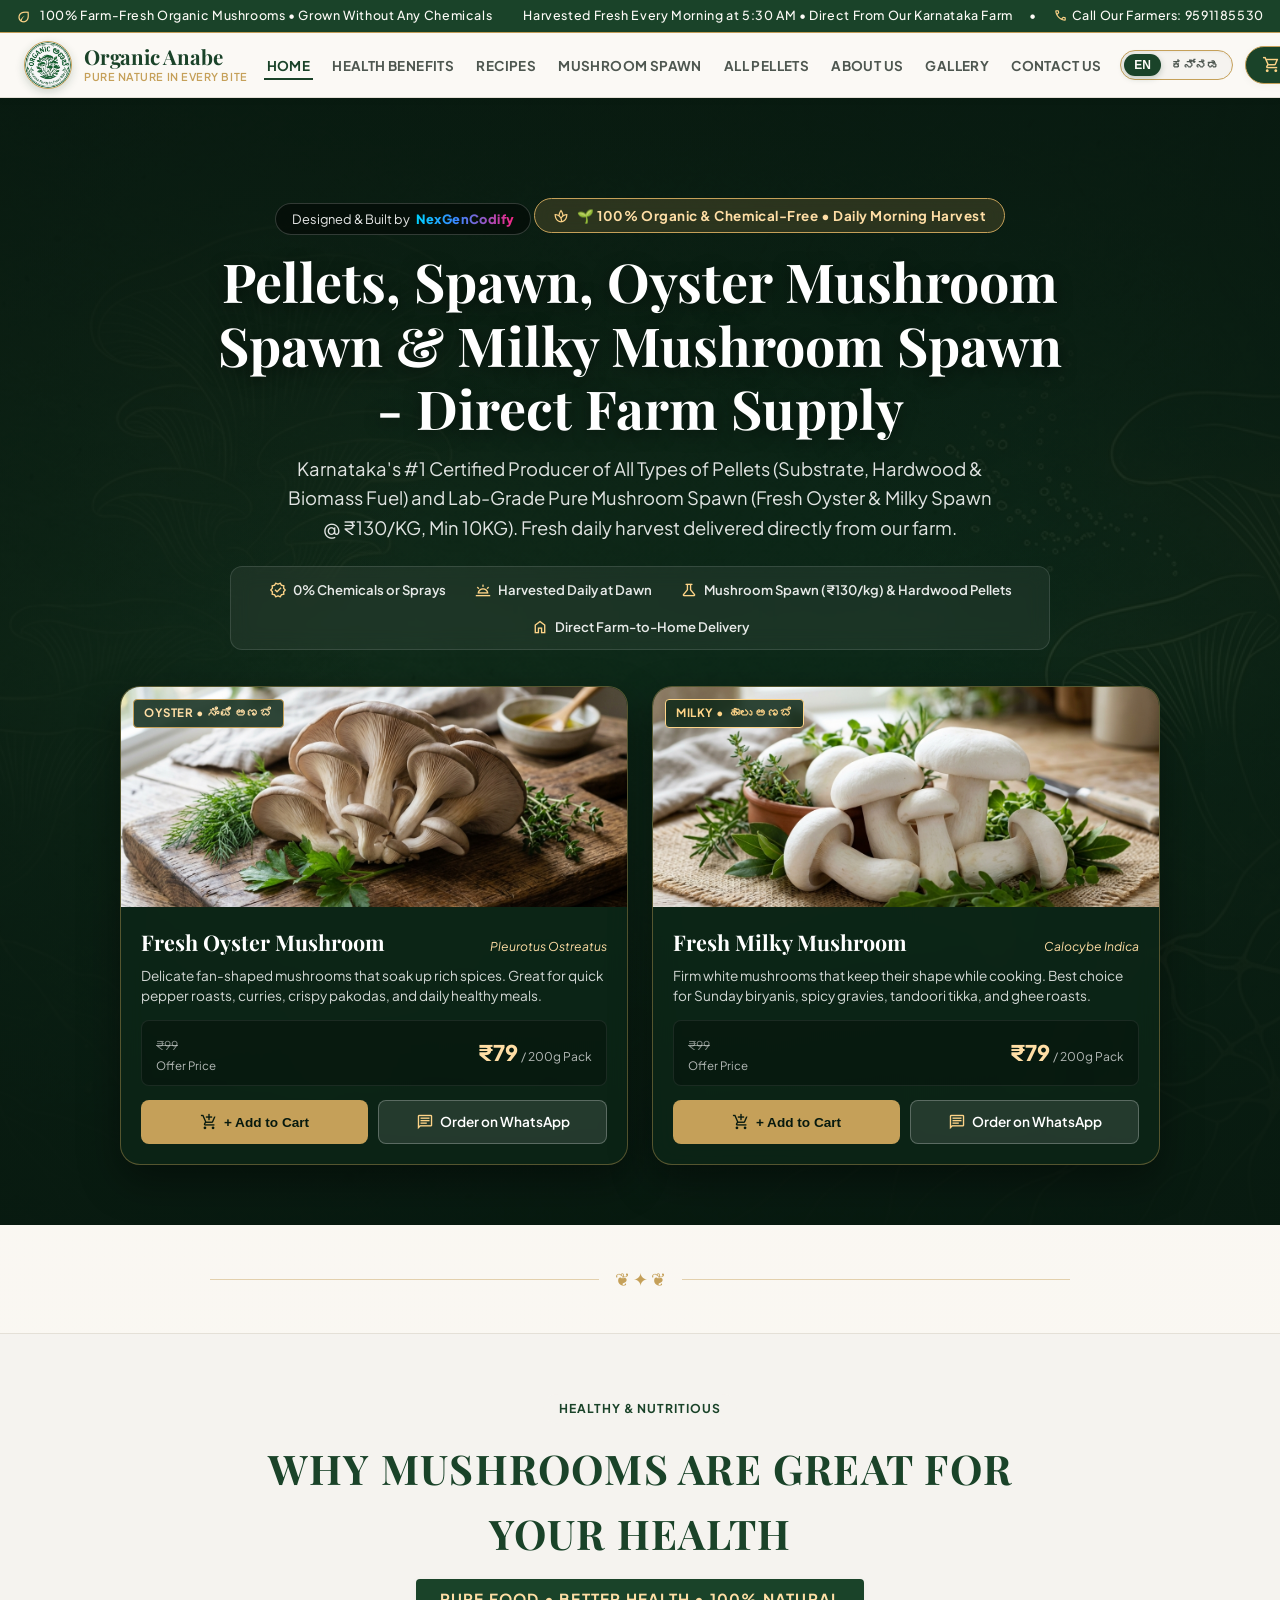
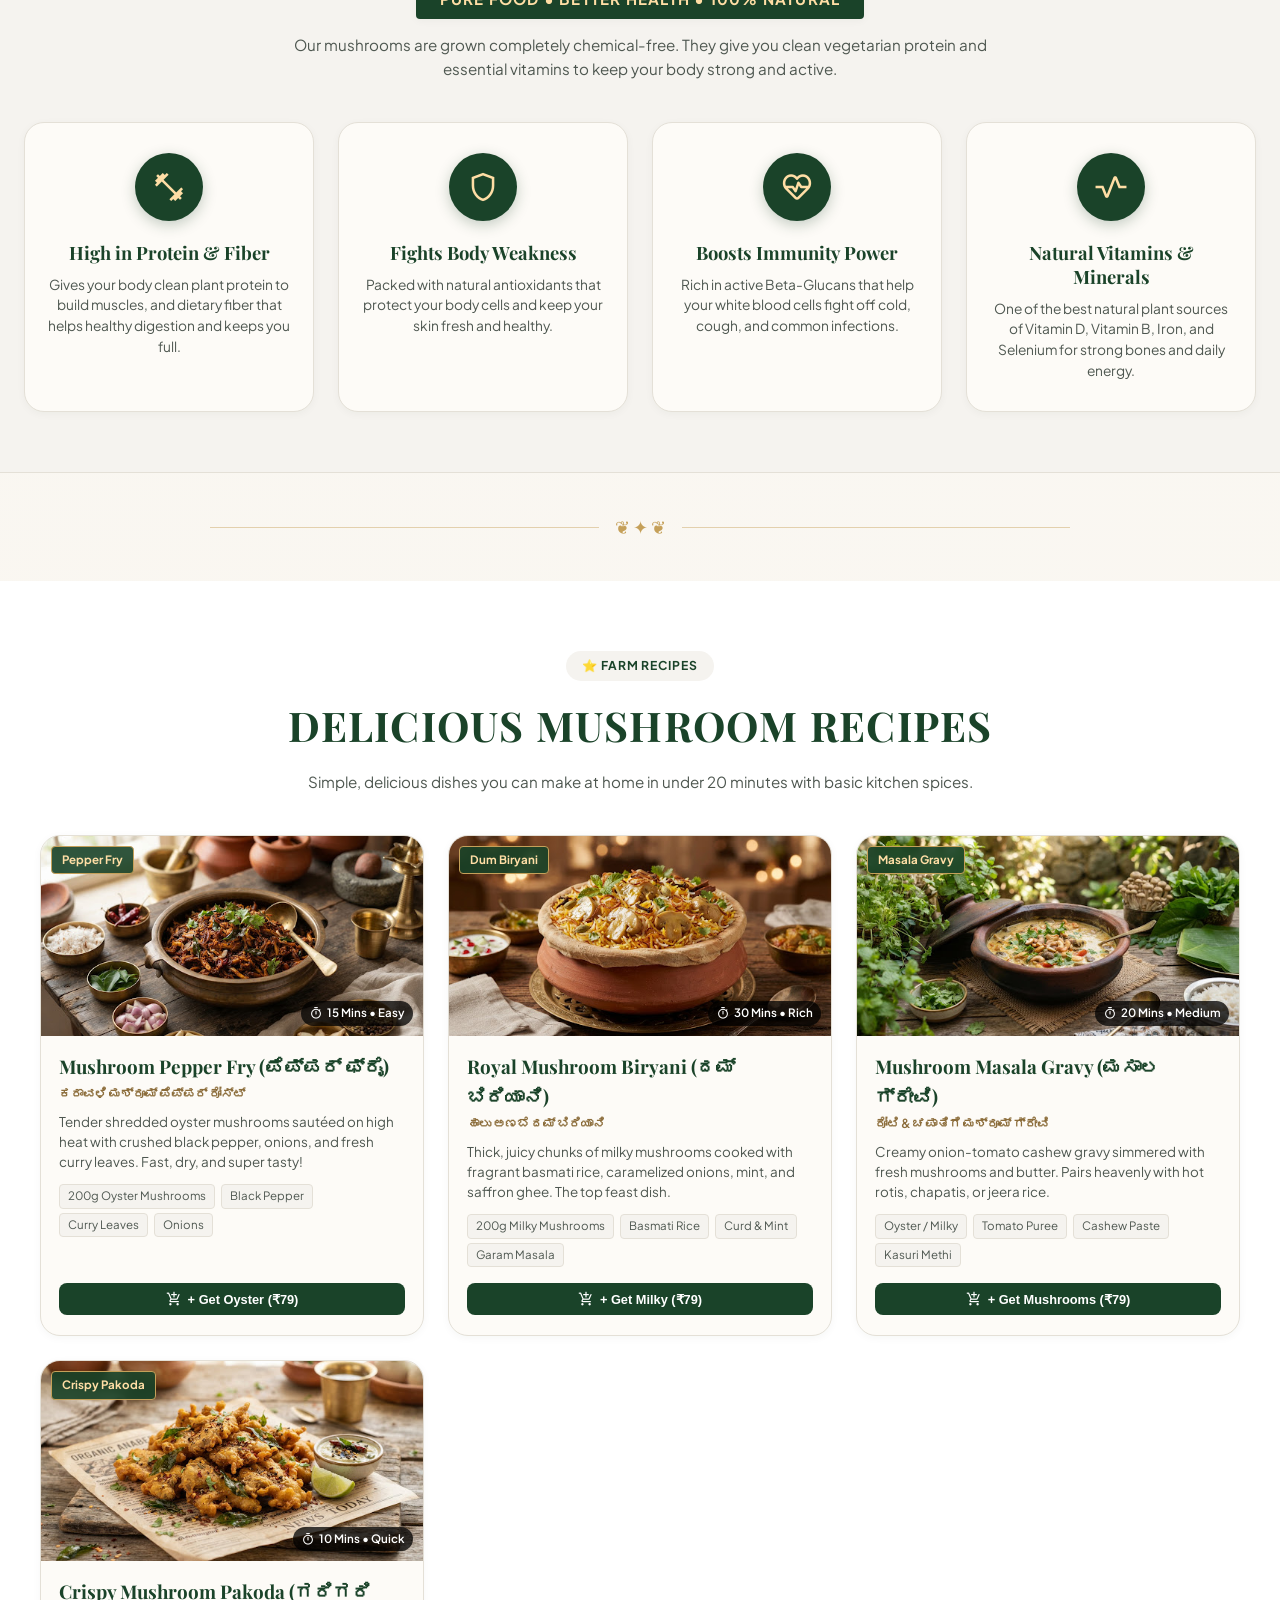
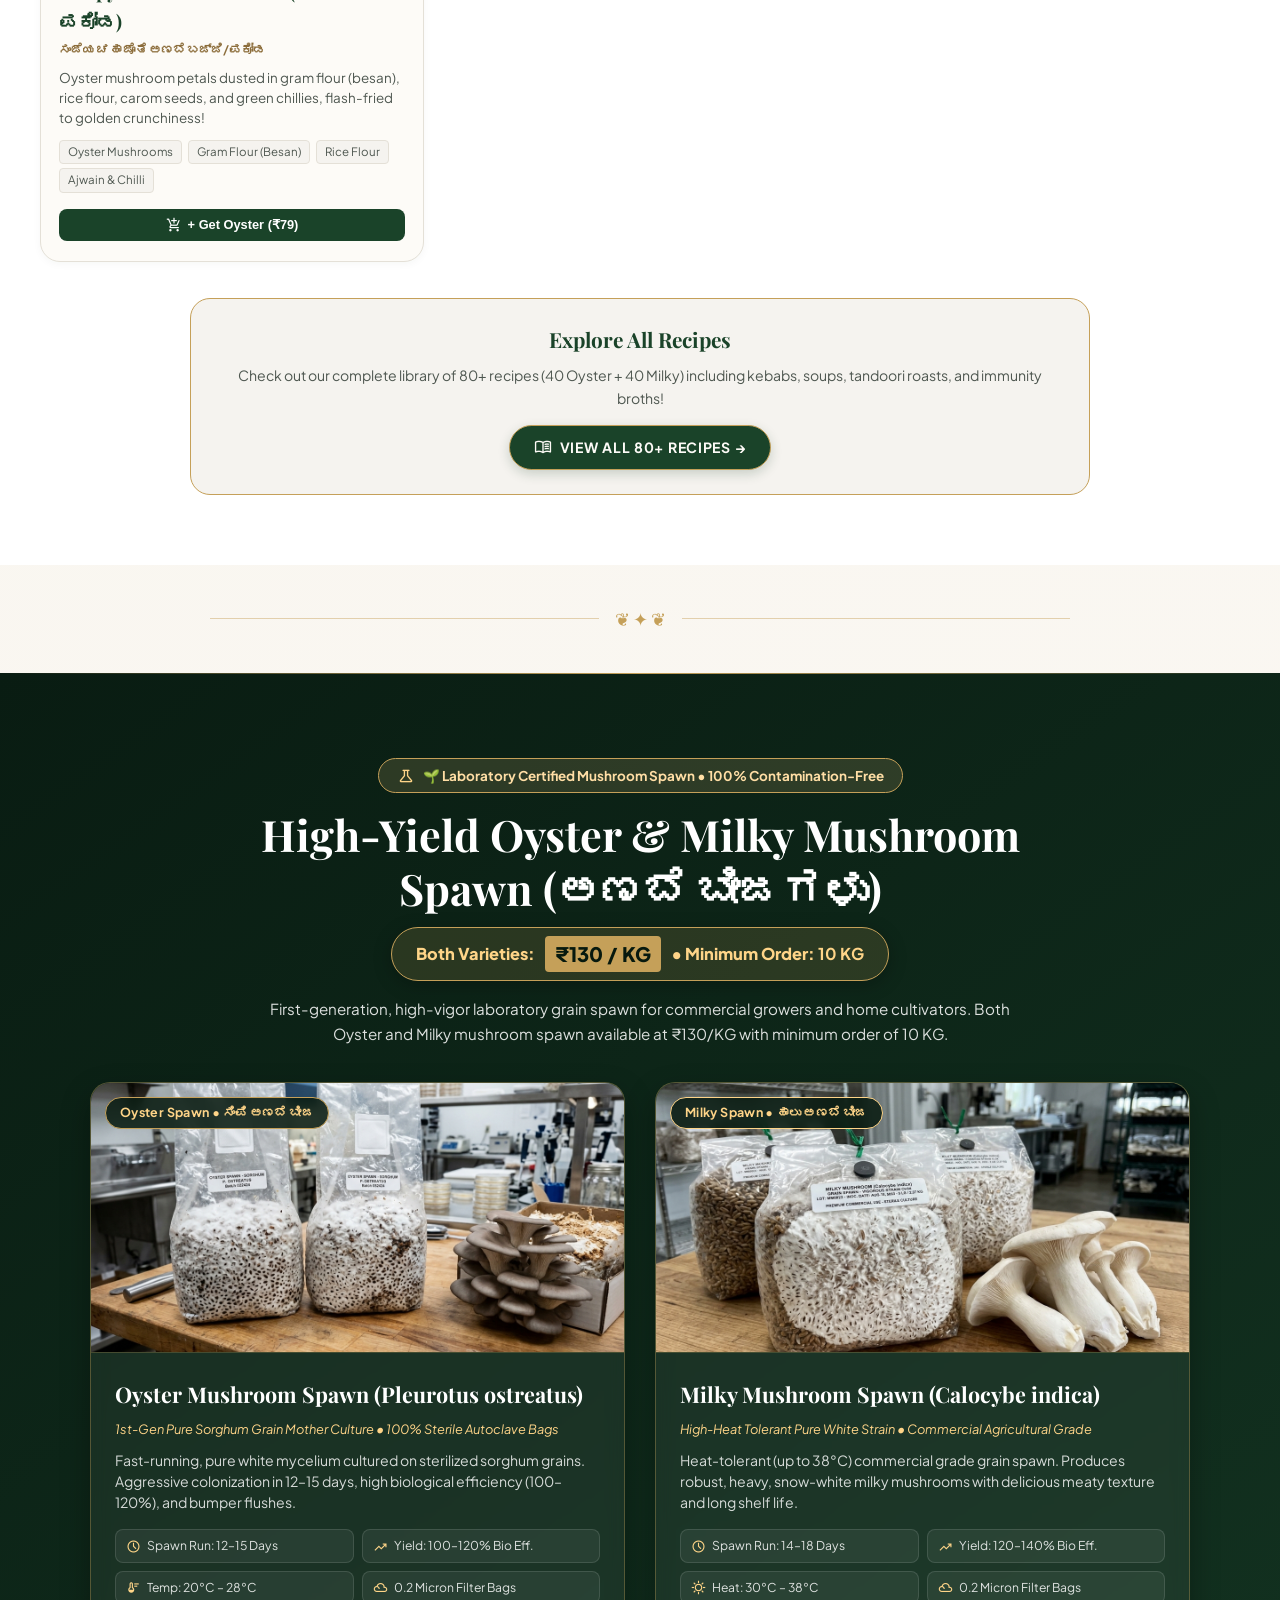
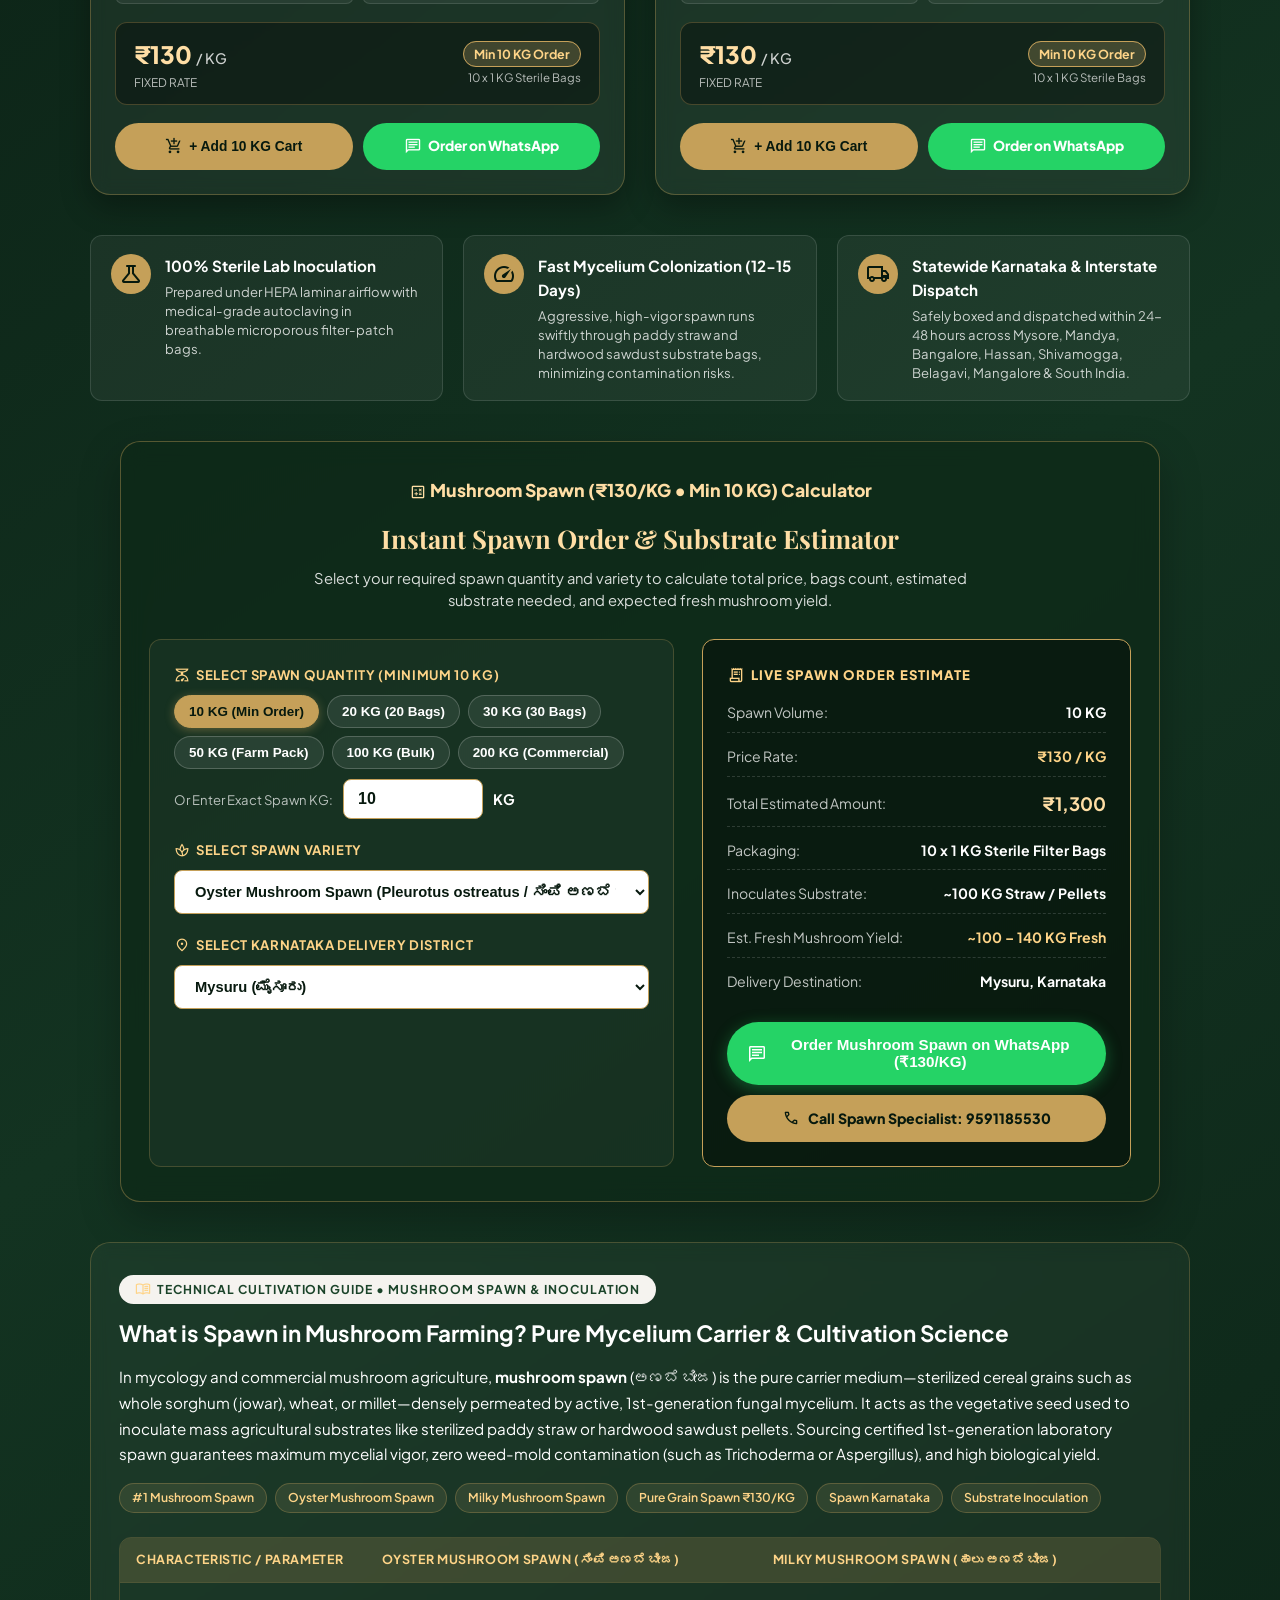
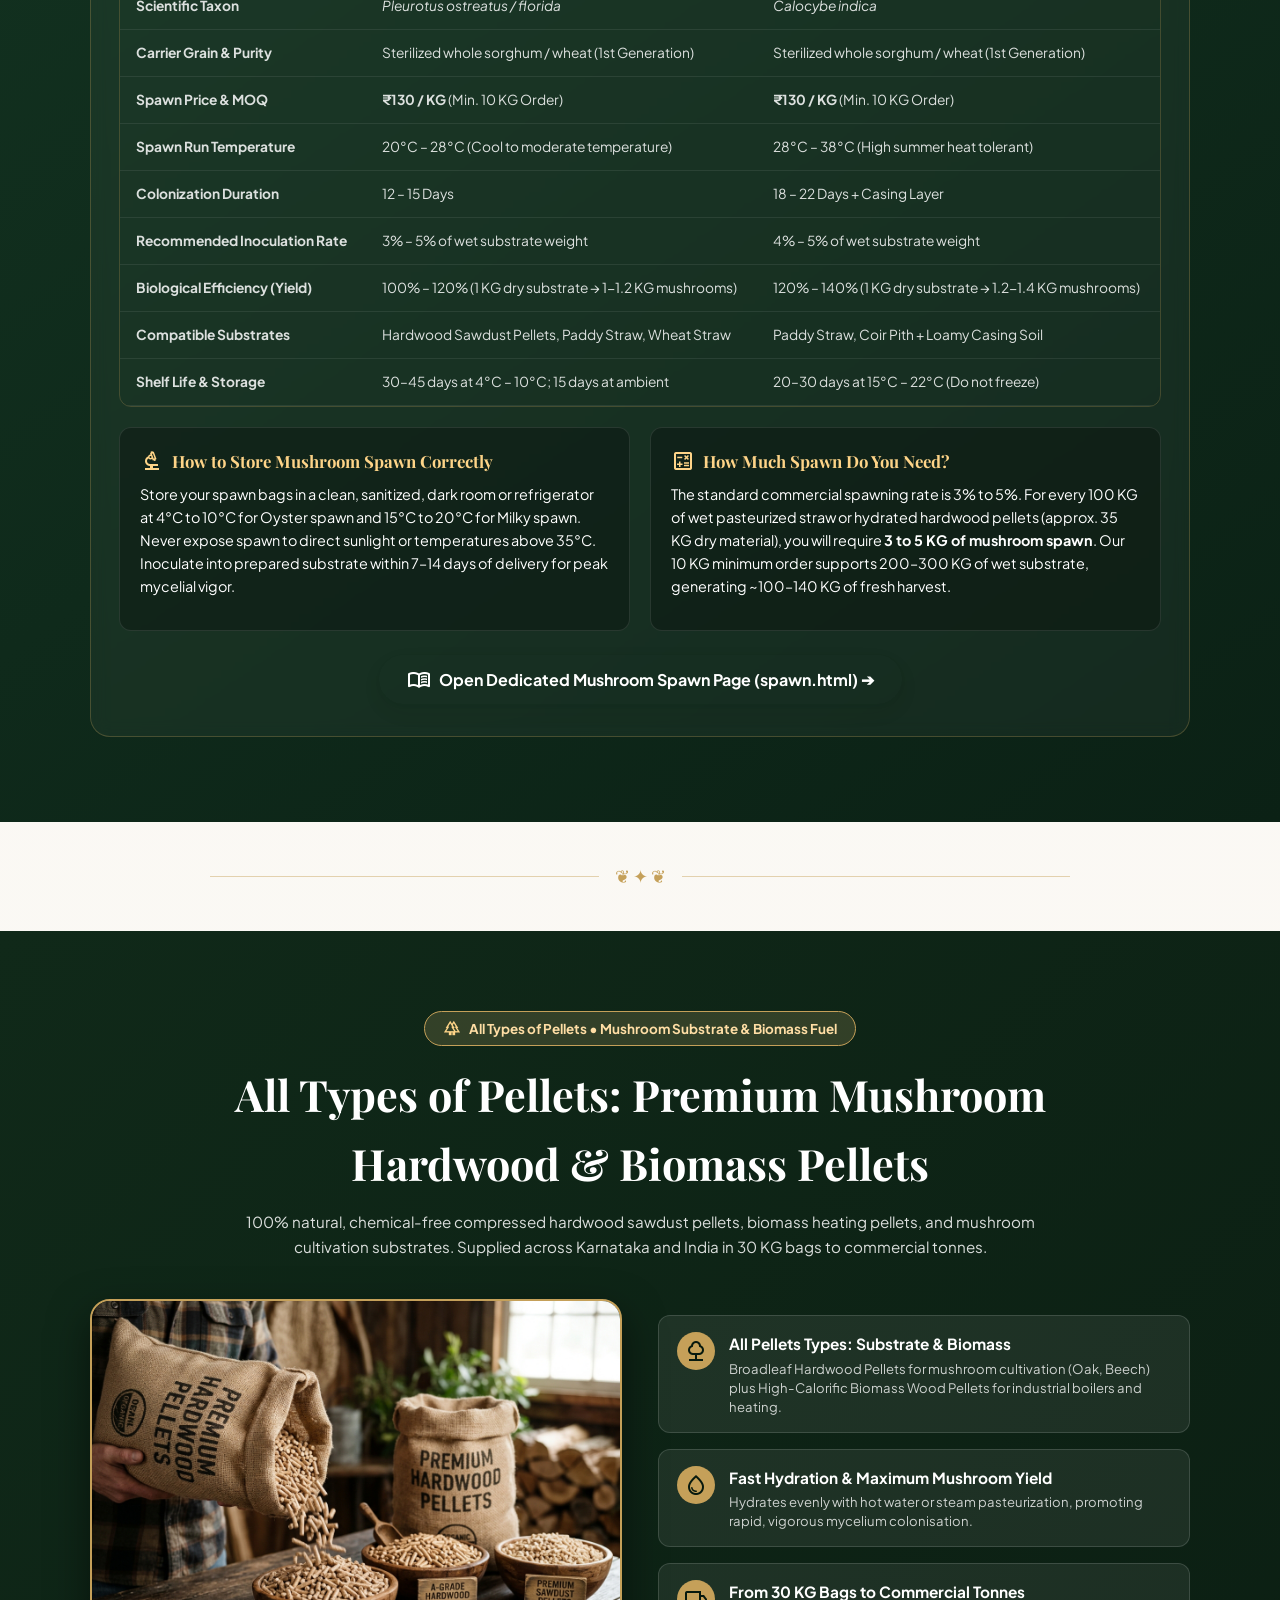
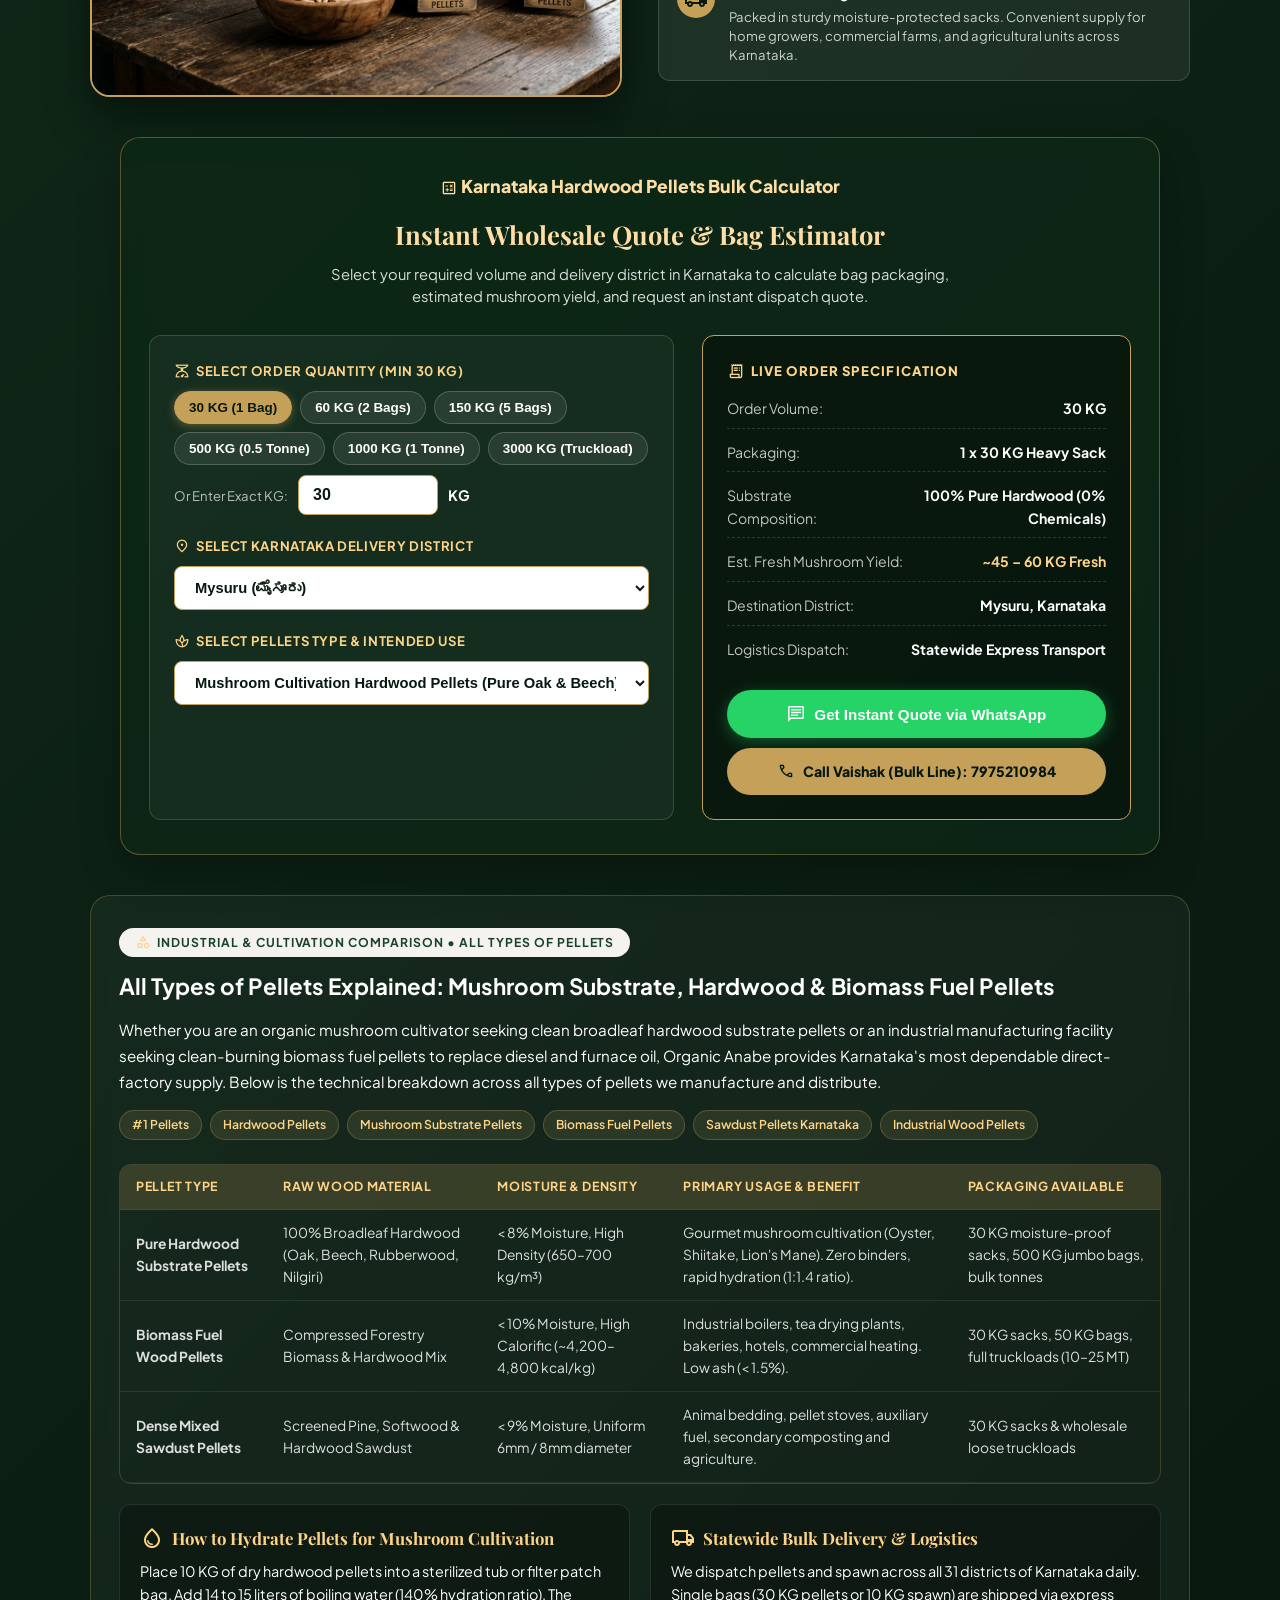
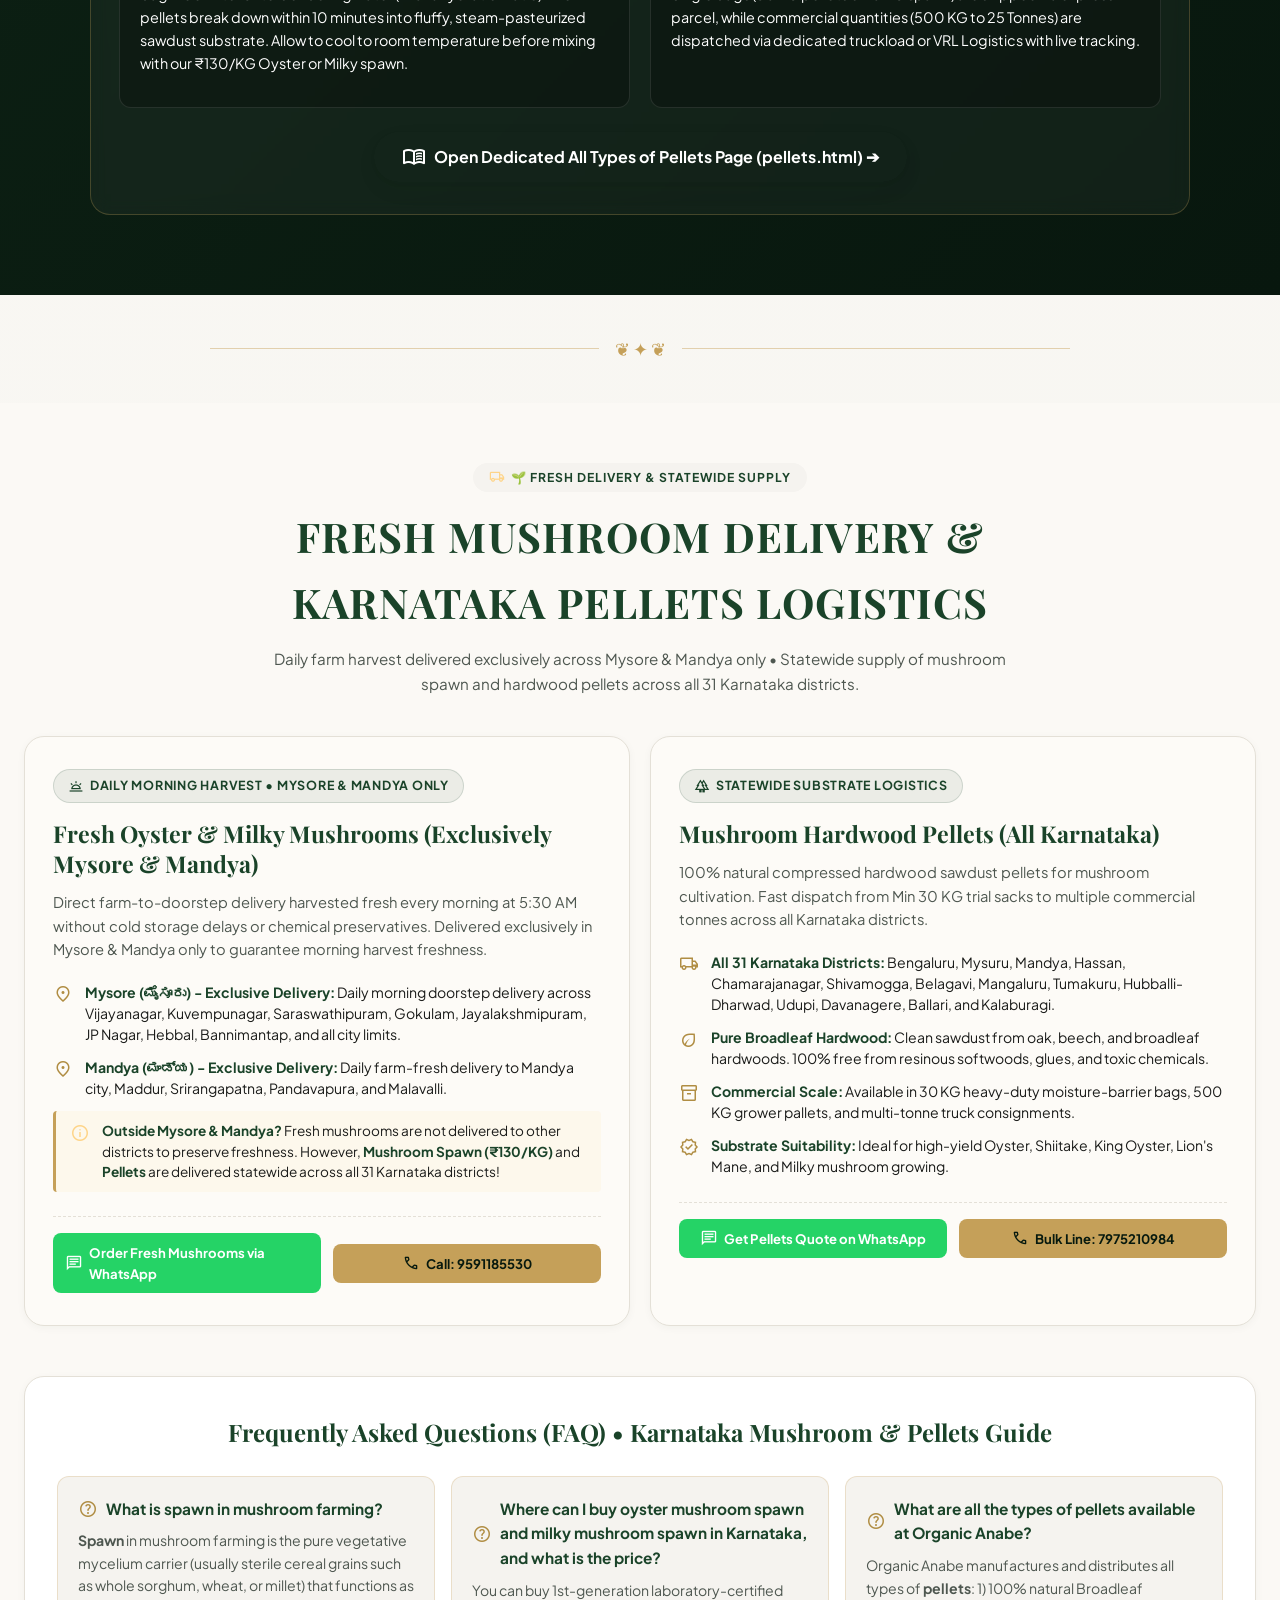
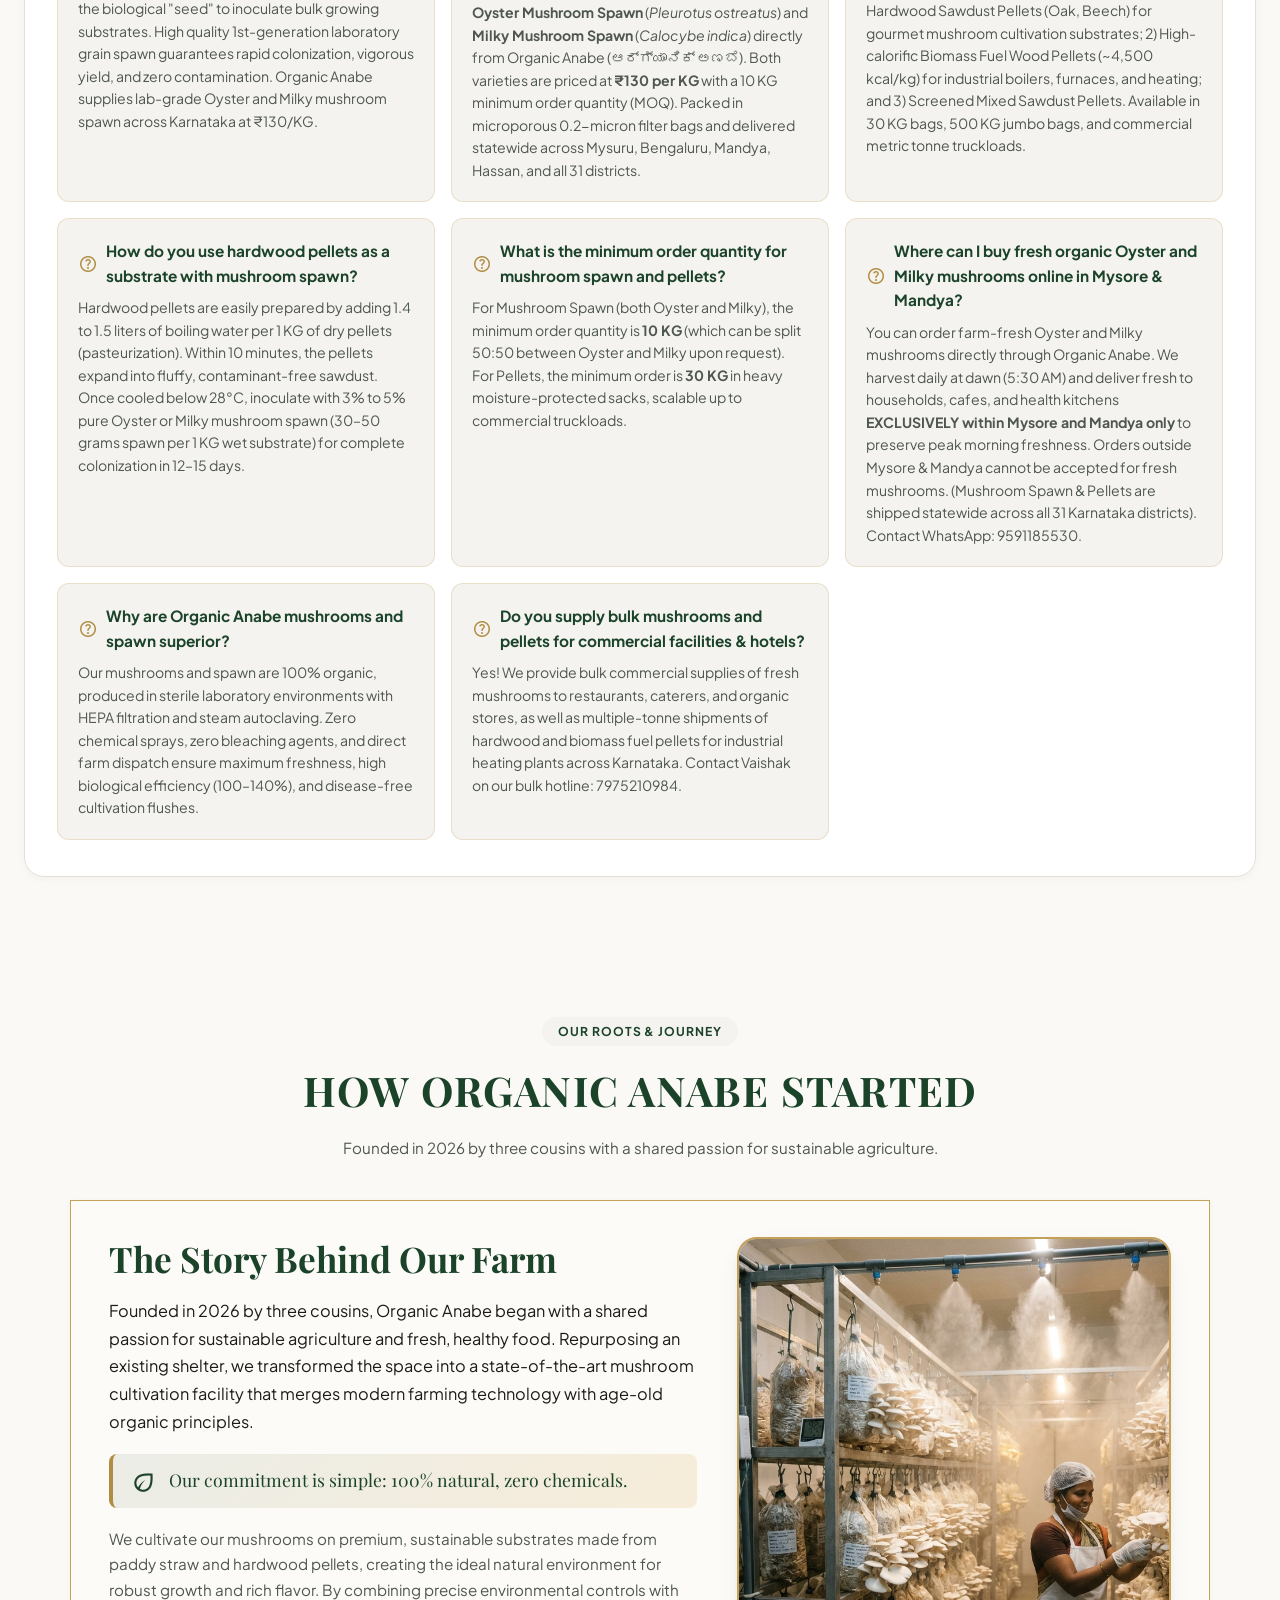
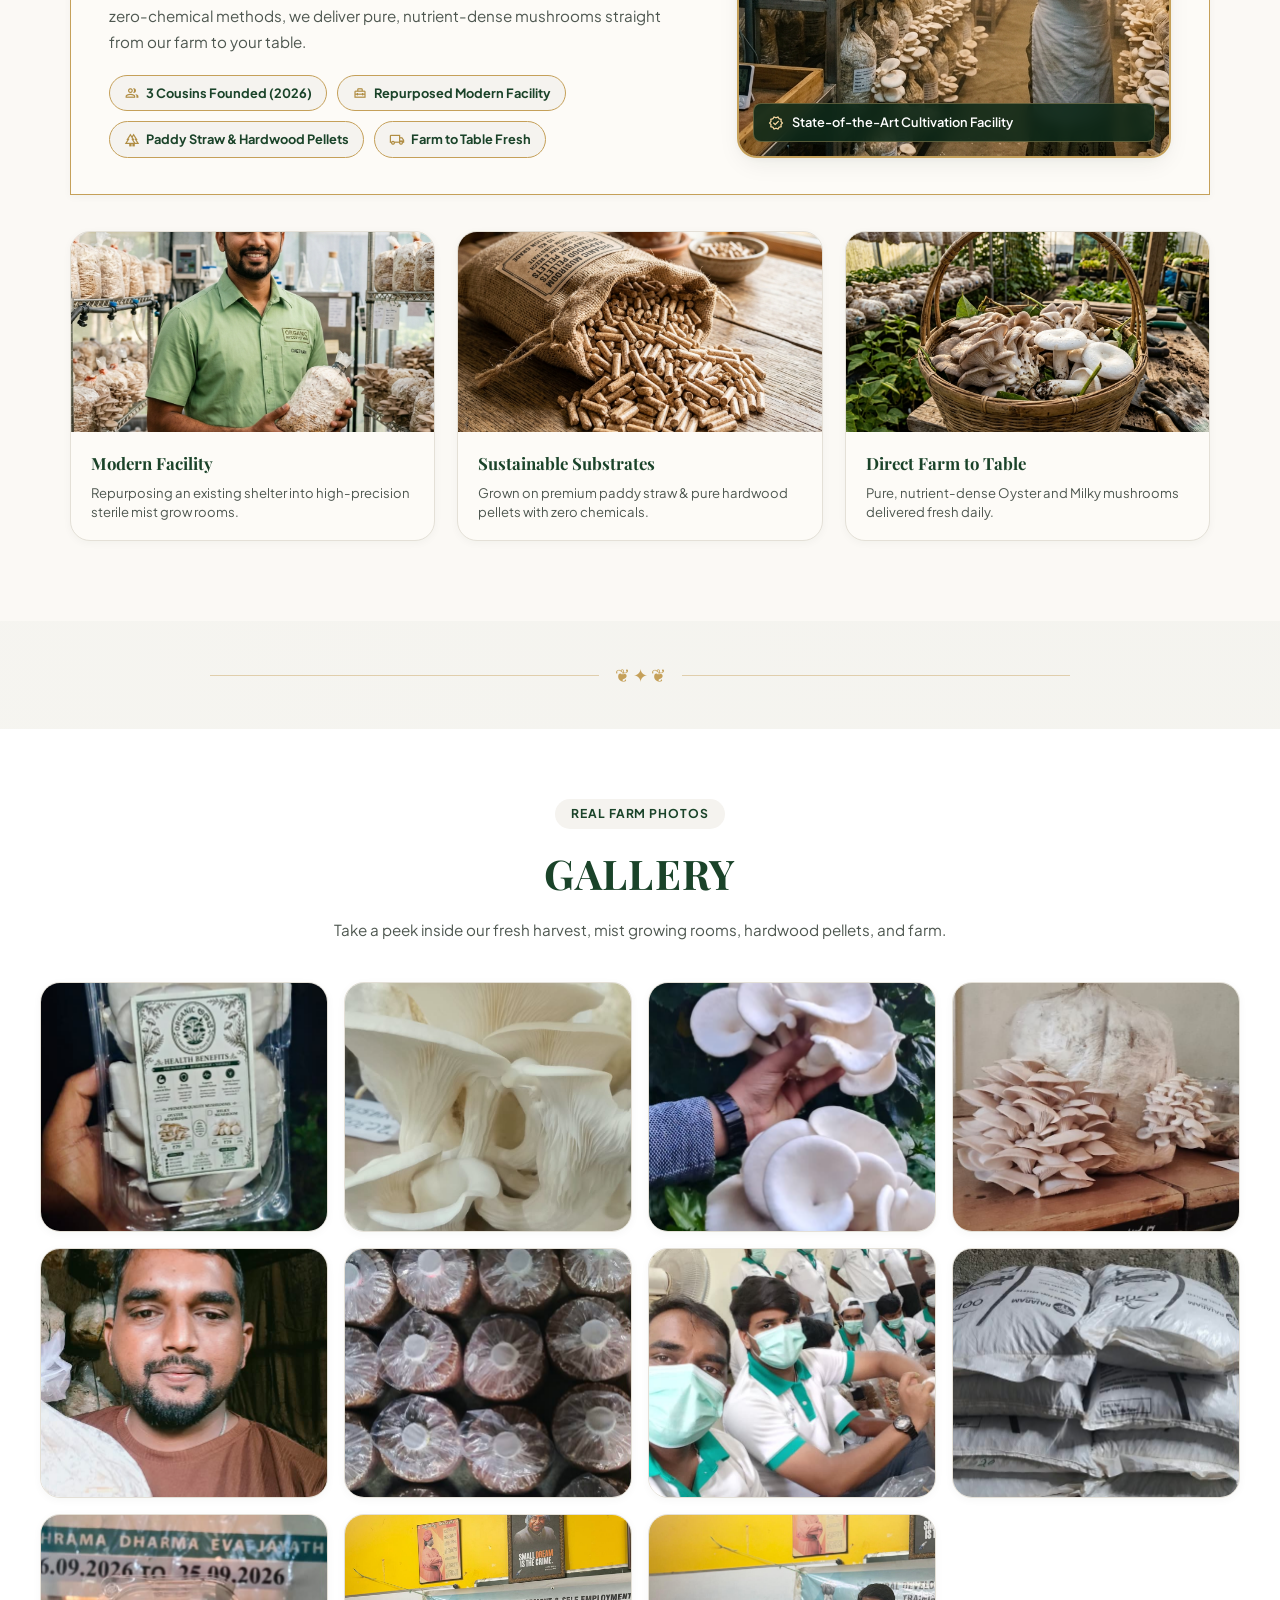
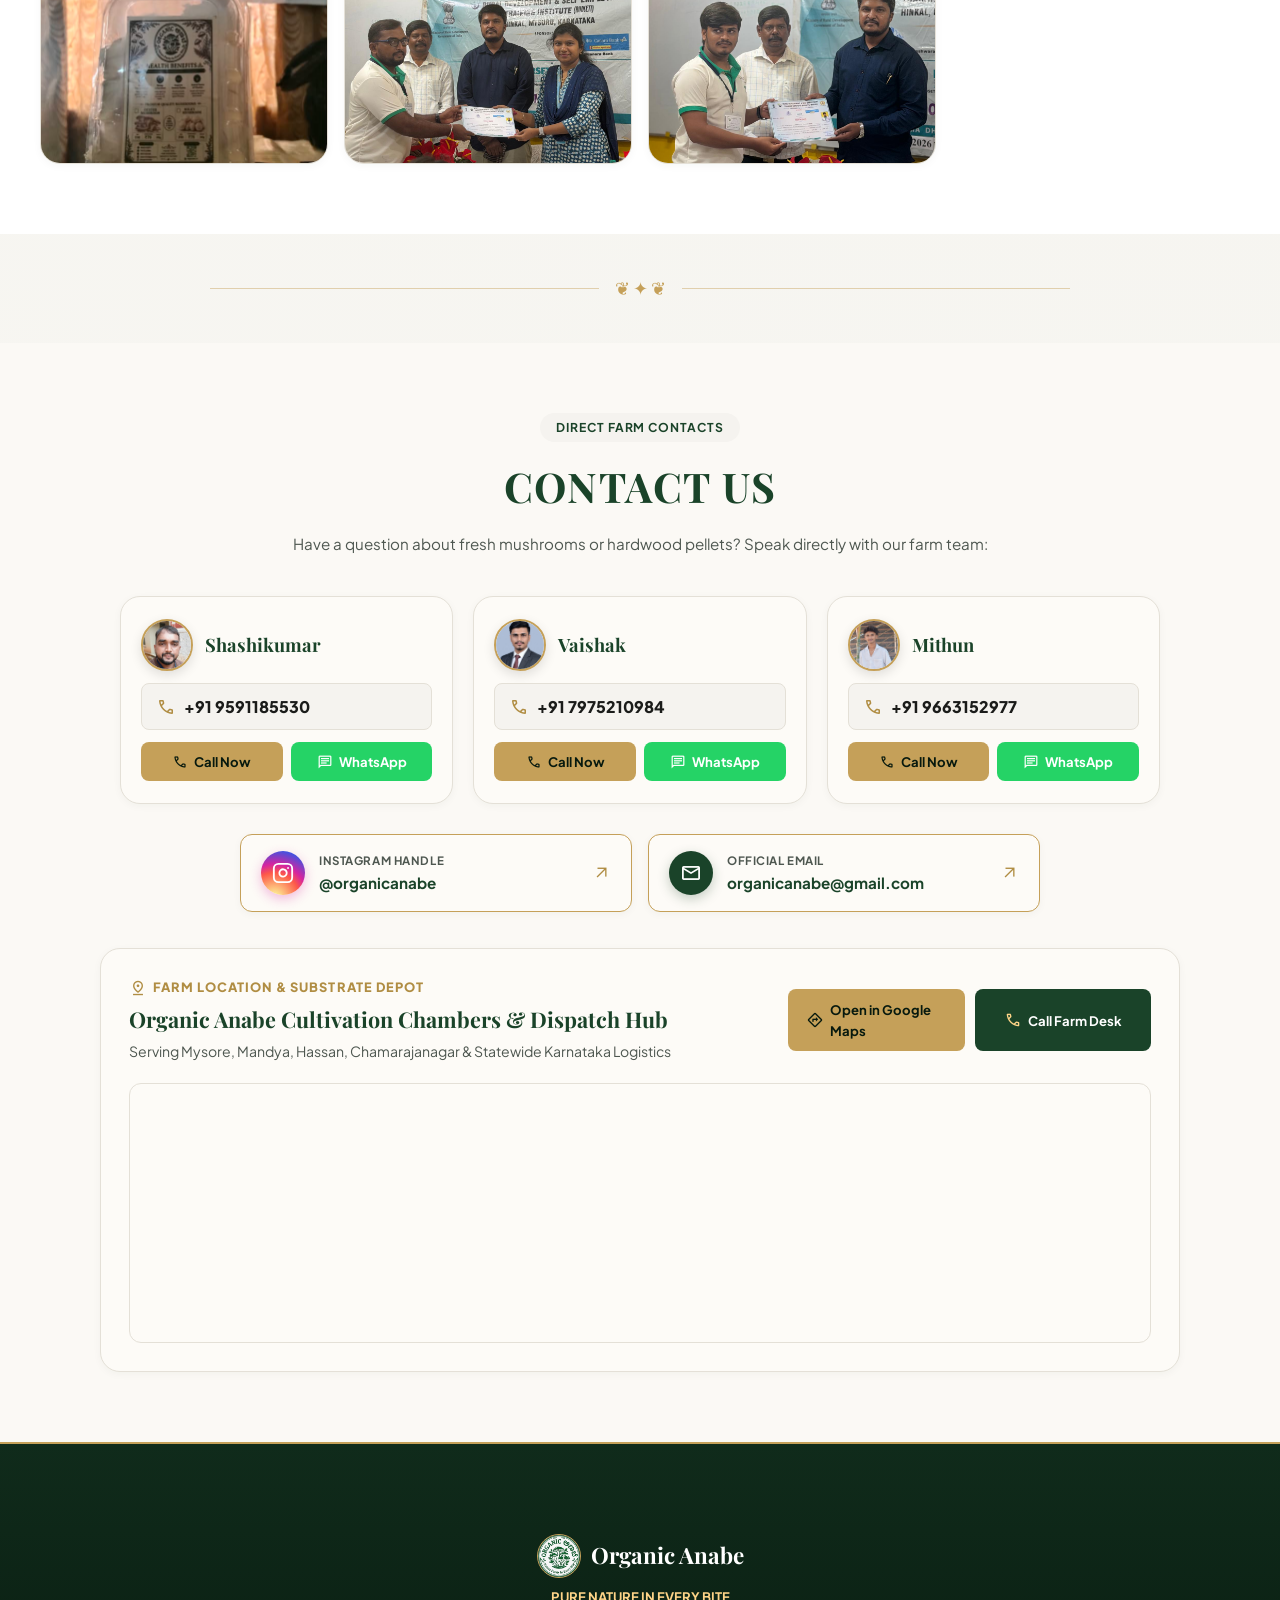
==== commit 009401bb: "Enforce strict fresh mushroom delivery exclusively to Mysore and Mandya and block orders from other " ====
--- a/index.html
+++ b/index.html
@@ -484,7 +484,7 @@
         "name": "Where can I buy fresh organic Oyster and Milky mushrooms online in Mysore and Mandya?",
         "acceptedAnswer": {
           "@type": "Answer",
-          "text": "You can order 100% chemical-free organic Oyster and Milky mushrooms directly online from Organic Anabe (ಆರ್ಗ್ಯಾನಿಕ್ ಅಣಬೆ). We harvest our mushrooms daily at 5:30 AM and deliver farm-fresh to homes and restaurants across Mysore, Mandya, Hassan, and Chamarajanagar via WhatsApp (9591185530)."
+          "text": "You can order 100% chemical-free organic Oyster and Milky mushrooms directly online from Organic Anabe (ಆರ್ಗ್ಯಾನಿಕ್ ಅಣಬೆ). We harvest our mushrooms daily at 5:30 AM and deliver farm-fresh to homes and restaurants exclusively within Mysore and Mandya only to maintain peak morning freshness. Orders outside Mysore and Mandya are not accepted for fresh produce (Mushroom Spawn and Pellets are shipped statewide). WhatsApp: 9591185530."
         }
       }
     ]
@@ -1668,47 +1668,41 @@
           Fresh Mushroom Delivery & Karnataka Pellets Logistics
         </h2>
         <p style="font-size: 0.95rem; color: var(--text-muted); max-width: 780px; margin: 0 auto;" data-i18n="coverage_subtitle">
-          Daily farm harvest delivered across Mysore, Mandya, Hassan & Chamarajanagar • Statewide supply of mushroom hardwood pellets across Karnataka.
+          Daily farm harvest delivered exclusively across Mysore &amp; Mandya only • Statewide supply of mushroom spawn and hardwood pellets across all 31 Karnataka districts.
         </p>
       </div>
 
       <div class="coverage-grid">
-        <!-- Card 1: Fresh Mushroom Local Delivery -->
+        <!-- Card 1: Fresh Mushroom Local Delivery (Mysore & Mandya ONLY) -->
         <div class="coverage-card">
           <div class="coverage-card-badge">
             <span class="material-symbols-outlined" style="font-size: 16px;">wb_twilight</span>
-            <span data-i18n="cov_card1_badge">Daily Morning Harvest</span>
+            <span data-i18n="cov_card1_badge">Daily Morning Harvest • Mysore &amp; Mandya Only</span>
           </div>
           <h3 class="coverage-card-title" data-i18n="cov_card1_title">
-            Fresh Oyster & Milky Mushrooms Delivery
+            Fresh Oyster &amp; Milky Mushrooms (Exclusively Mysore &amp; Mandya)
           </h3>
           <p class="coverage-card-desc" data-i18n="cov_card1_desc">
-            Direct farm-to-doorstep delivery harvested fresh every morning at 5:30 AM without cold storage delays or chemical preservatives.
+            Direct farm-to-doorstep delivery harvested fresh every morning at 5:30 AM without cold storage delays or chemical preservatives. Delivered exclusively within Mysore and Mandya to guarantee 100% same-day harvest freshness. Orders outside Mysore &amp; Mandya cannot be fulfilled for fresh produce.
           </p>
 
           <div class="coverage-locations-list">
             <div class="coverage-location-item">
               <span class="material-symbols-outlined">location_on</span>
               <div>
-                <strong>Mysore (ಮೈಸೂರು):</strong> Daily morning deliveries across Vijayanagar, Kuvempunagar, Saraswathipuram, Gokulam, Jayalakshmipuram, JP Nagar, Hebbal, Bannimantap, and all city limits.
+                <strong>Mysore (ಮೈಸೂರು) - Exclusive Delivery:</strong> Daily morning doorstep delivery across Vijayanagar, Kuvempunagar, Saraswathipuram, Gokulam, Jayalakshmipuram, JP Nagar, Hebbal, Bannimantap, and all city limits.
               </div>
             </div>
             <div class="coverage-location-item">
               <span class="material-symbols-outlined">location_on</span>
               <div>
-                <strong>Mandya (ಮಂಡ್ಯ):</strong> Fast farm delivery to Mandya city, Maddur, Srirangapatna, Pandavapura, and Malavalli.
-              </div>
-            </div>
-            <div class="coverage-location-item">
-              <span class="material-symbols-outlined">location_on</span>
-              <div>
-                <strong>Hassan (ಹಾಸನ):</strong> Fresh kitchen batches & restaurant supplies across Hassan city and district.
-              </div>
-            </div>
-            <div class="coverage-location-item">
-              <span class="material-symbols-outlined">location_on</span>
-              <div>
-                <strong>Chamarajanagar (ಚಾಮರಾಜನಗರ):</strong> Direct farm delivery for families, eateries, and organic retailers.
+                <strong>Mandya (ಮಂಡ್ಯ) - Exclusive Delivery:</strong> Daily farm-fresh delivery to Mandya city, Maddur, Srirangapatna, Pandavapura, and Malavalli.
+              </div>
+            </div>
+            <div class="coverage-location-item" style="background: rgba(254, 212, 136, 0.1); padding: 10px 14px; border-radius: var(--radius-sm); border-left: 3px solid var(--secondary);">
+              <span class="material-symbols-outlined" style="color: var(--secondary-light);">info</span>
+              <div style="font-size: 0.85rem; color: var(--text-secondary);">
+                <strong>Outside Mysore &amp; Mandya?</strong> Fresh mushrooms are not delivered to other districts to preserve freshness. However, <strong>Mushroom Spawn (₹130/KG)</strong> and <strong>Pellets</strong> are delivered statewide across all 31 Karnataka districts!
               </div>
             </div>
           </div>
@@ -1840,7 +1834,7 @@
               <span>Where can I buy fresh organic Oyster and Milky mushrooms online in Mysore & Mandya?</span>
             </div>
             <p class="seo-faq-a">
-              You can order farm-fresh Oyster and Milky mushrooms directly through Organic Anabe. We harvest daily at dawn (5:30 AM) and deliver fresh to households, cafes, and health kitchens across Mysore, Mandya, Hassan, and Chamarajanagar via WhatsApp (9591185530).
+              You can order farm-fresh Oyster and Milky mushrooms directly through Organic Anabe. We harvest daily at dawn (5:30 AM) and deliver fresh to households, cafes, and health kitchens <strong>EXCLUSIVELY within Mysore and Mandya only</strong> to preserve peak morning freshness. Orders outside Mysore &amp; Mandya cannot be accepted for fresh mushrooms. (Mushroom Spawn &amp; Pellets are shipped statewide across all 31 Karnataka districts). Contact WhatsApp: 9591185530.
             </p>
           </div>
 
@@ -2302,8 +2296,19 @@
             <textarea id="cart-address" class="cart-input cart-textarea" placeholder="e.g. No. 45, 2nd Main, Vijayanagar" required></textarea>
           </div>
           <div>
-            <label for="cart-city" style="font-size: 0.75rem; font-weight: 700; color: var(--text-muted); display: block; margin-bottom: 2px;" data-i18n="cart_input_city">City / Town & Pincode *</label>
-            <input type="text" id="cart-city" class="cart-input" placeholder="e.g. Bengaluru - 560040" required />
+            <label for="cart-city" style="font-size: 0.75rem; font-weight: 700; color: var(--text-muted); display: block; margin-bottom: 2px;" data-i18n="cart_input_city">City / Delivery Location *</label>
+            <select id="cart-city" class="cart-input" style="width: 100%; font-size: 0.85rem; padding: 10px;" required>
+              <option value="Mysore">Mysore (ಮೈಸೂರು) - Fresh Mushroom Delivery Available</option>
+              <option value="Mandya">Mandya (ಮಂಡ್ಯ) - Fresh Mushroom Delivery Available</option>
+              <option value="Bengaluru">Bengaluru (Mushroom Spawn & Pellets Only)</option>
+              <option value="Hassan">Hassan (Mushroom Spawn & Pellets Only)</option>
+              <option value="Chamarajanagar">Chamarajanagar (Mushroom Spawn & Pellets Only)</option>
+              <option value="Shivamogga">Shivamogga (Mushroom Spawn & Pellets Only)</option>
+              <option value="Other Karnataka District">Other Karnataka District (Mushroom Spawn & Pellets Only)</option>
+            </select>
+            <div id="fresh-mushroom-restriction-note" style="display: none; background: rgba(220, 53, 69, 0.1); border: 1px solid #dc3545; border-radius: 6px; padding: 8px 10px; margin-top: 6px; font-size: 0.75rem; color: #dc3545; line-height: 1.4;">
+              ⚠️ <strong>Fresh Mushroom Delivery Alert:</strong> Fresh organic mushrooms are harvested at dawn and delivered <u>EXCLUSIVELY within Mysore & Mandya only</u>. Orders for other locations cannot be fulfilled for fresh mushrooms. (Mushroom Spawn & Pellets are delivered statewide).
+            </div>
           </div>
           <div>
             <label for="cart-notes" style="font-size: 0.75rem; font-weight: 700; color: var(--text-muted); display: block; margin-bottom: 2px;" data-i18n="cart_input_notes">Any Landmark or Delivery Notes</label>
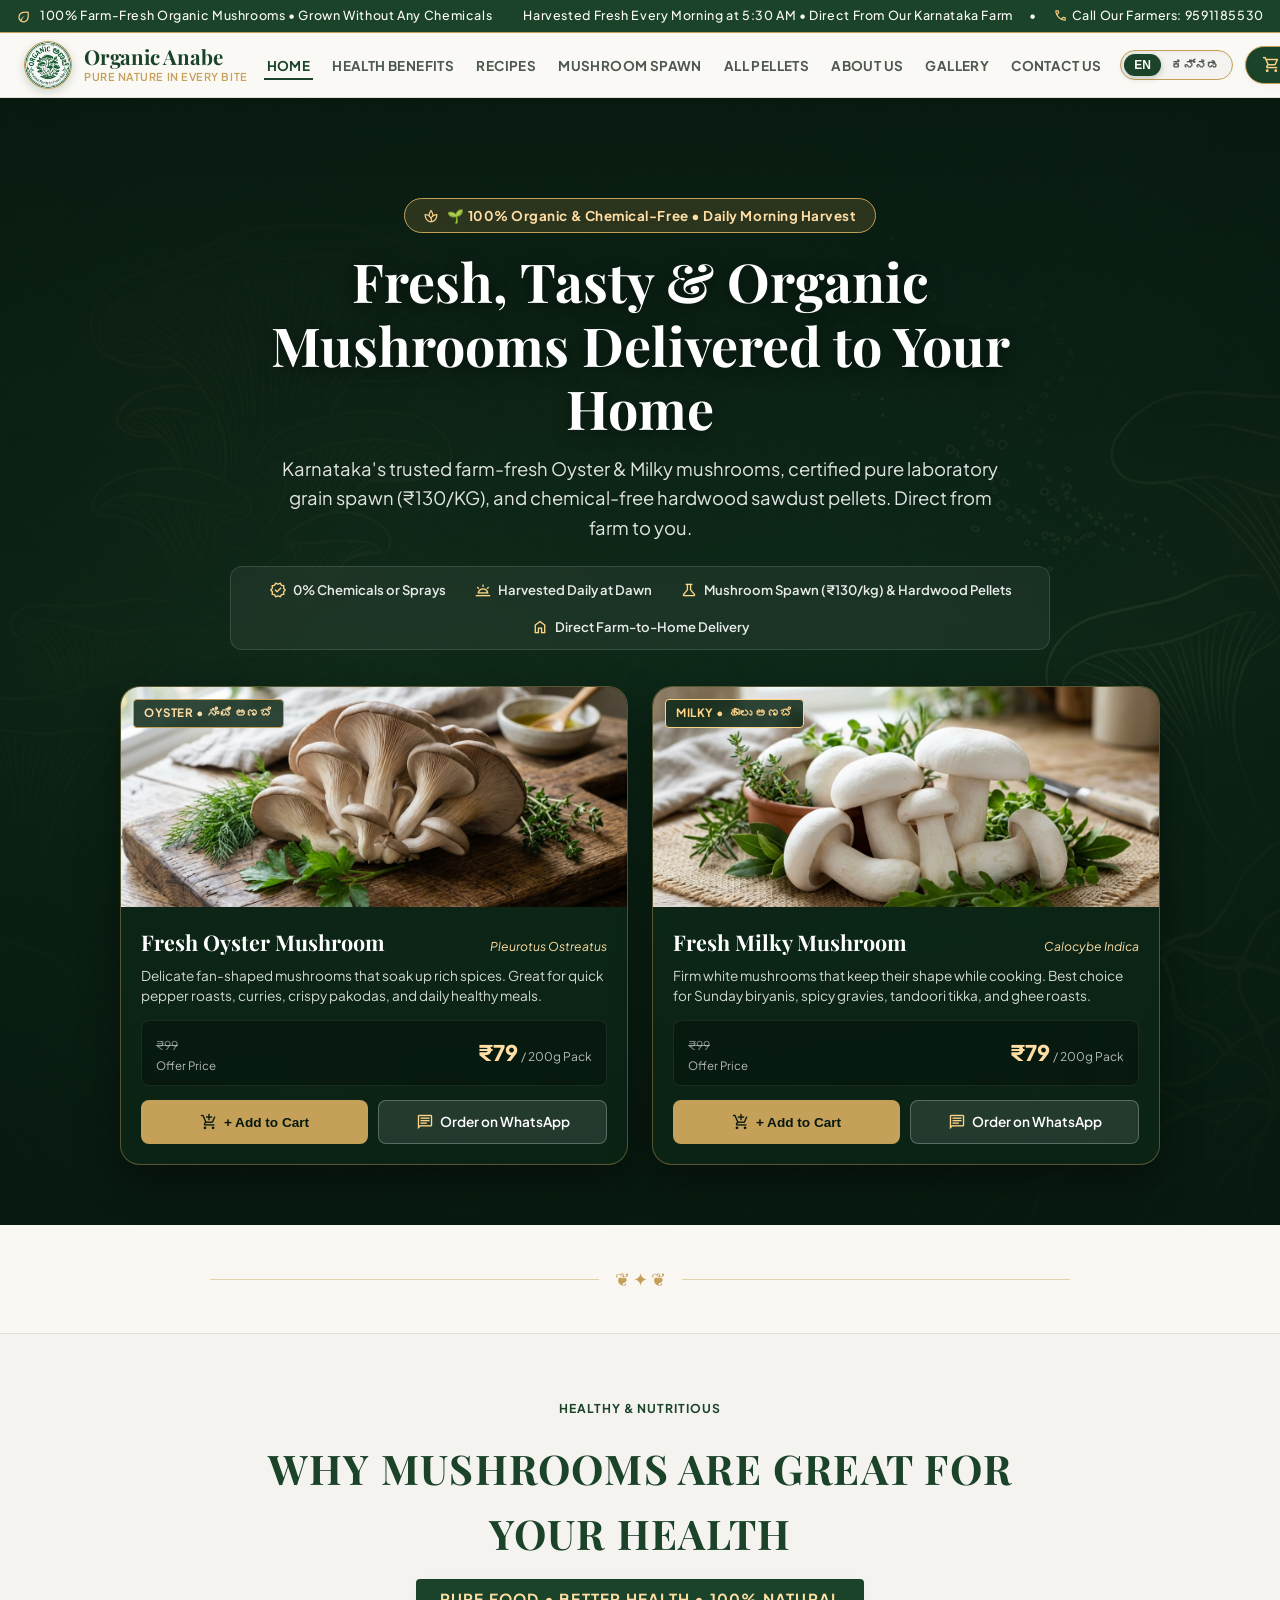
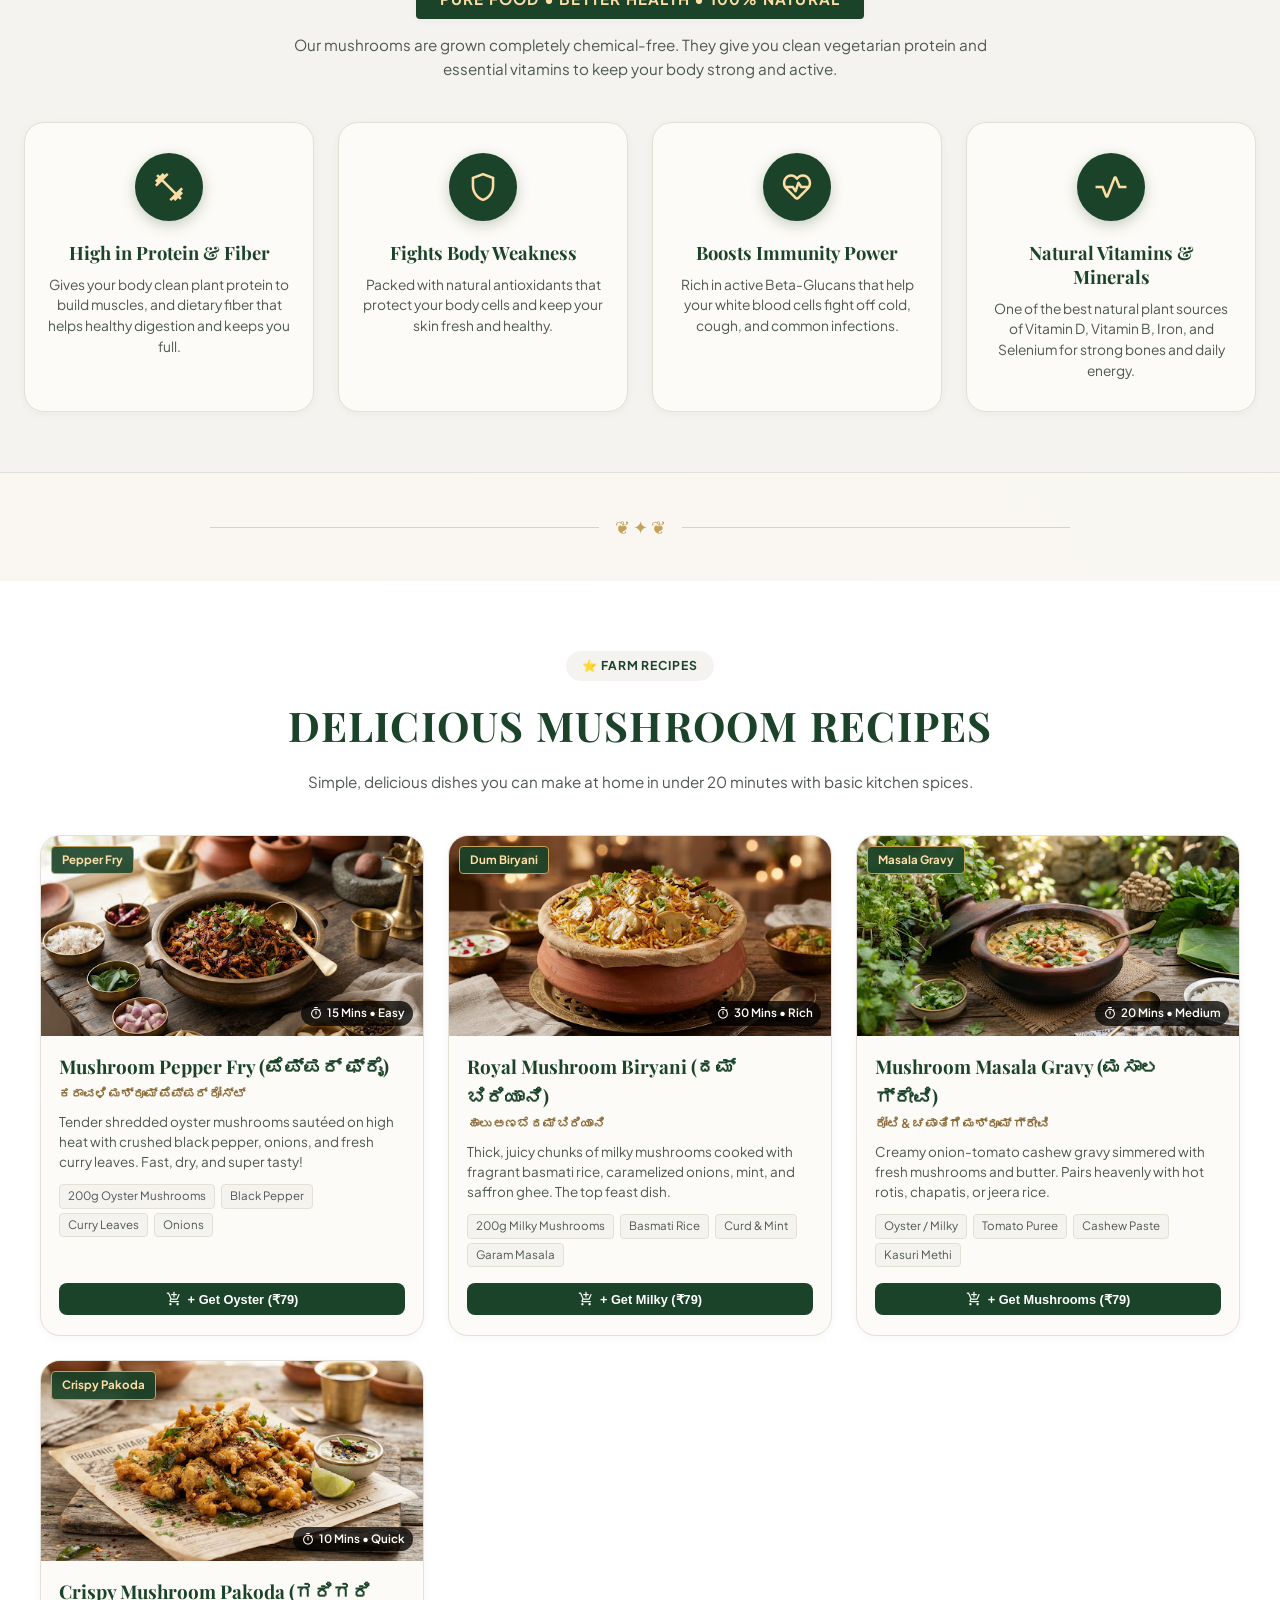
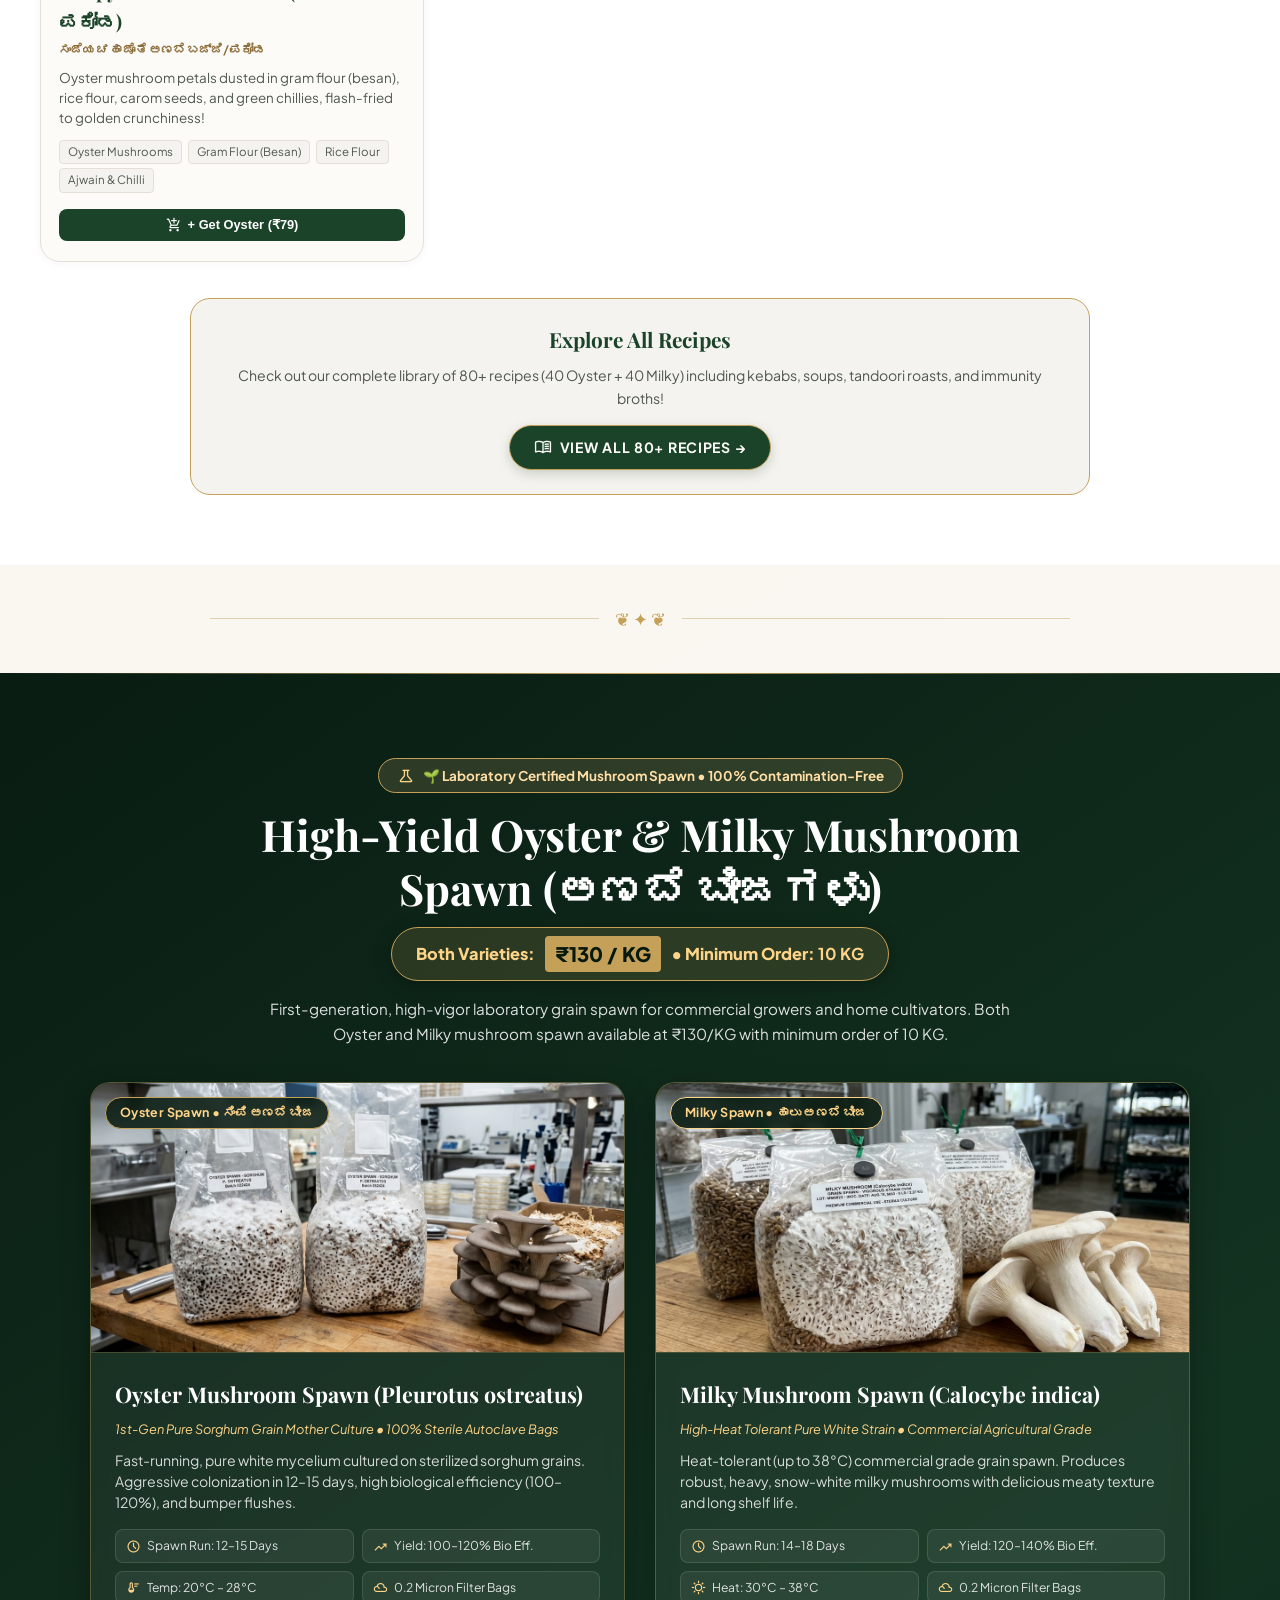
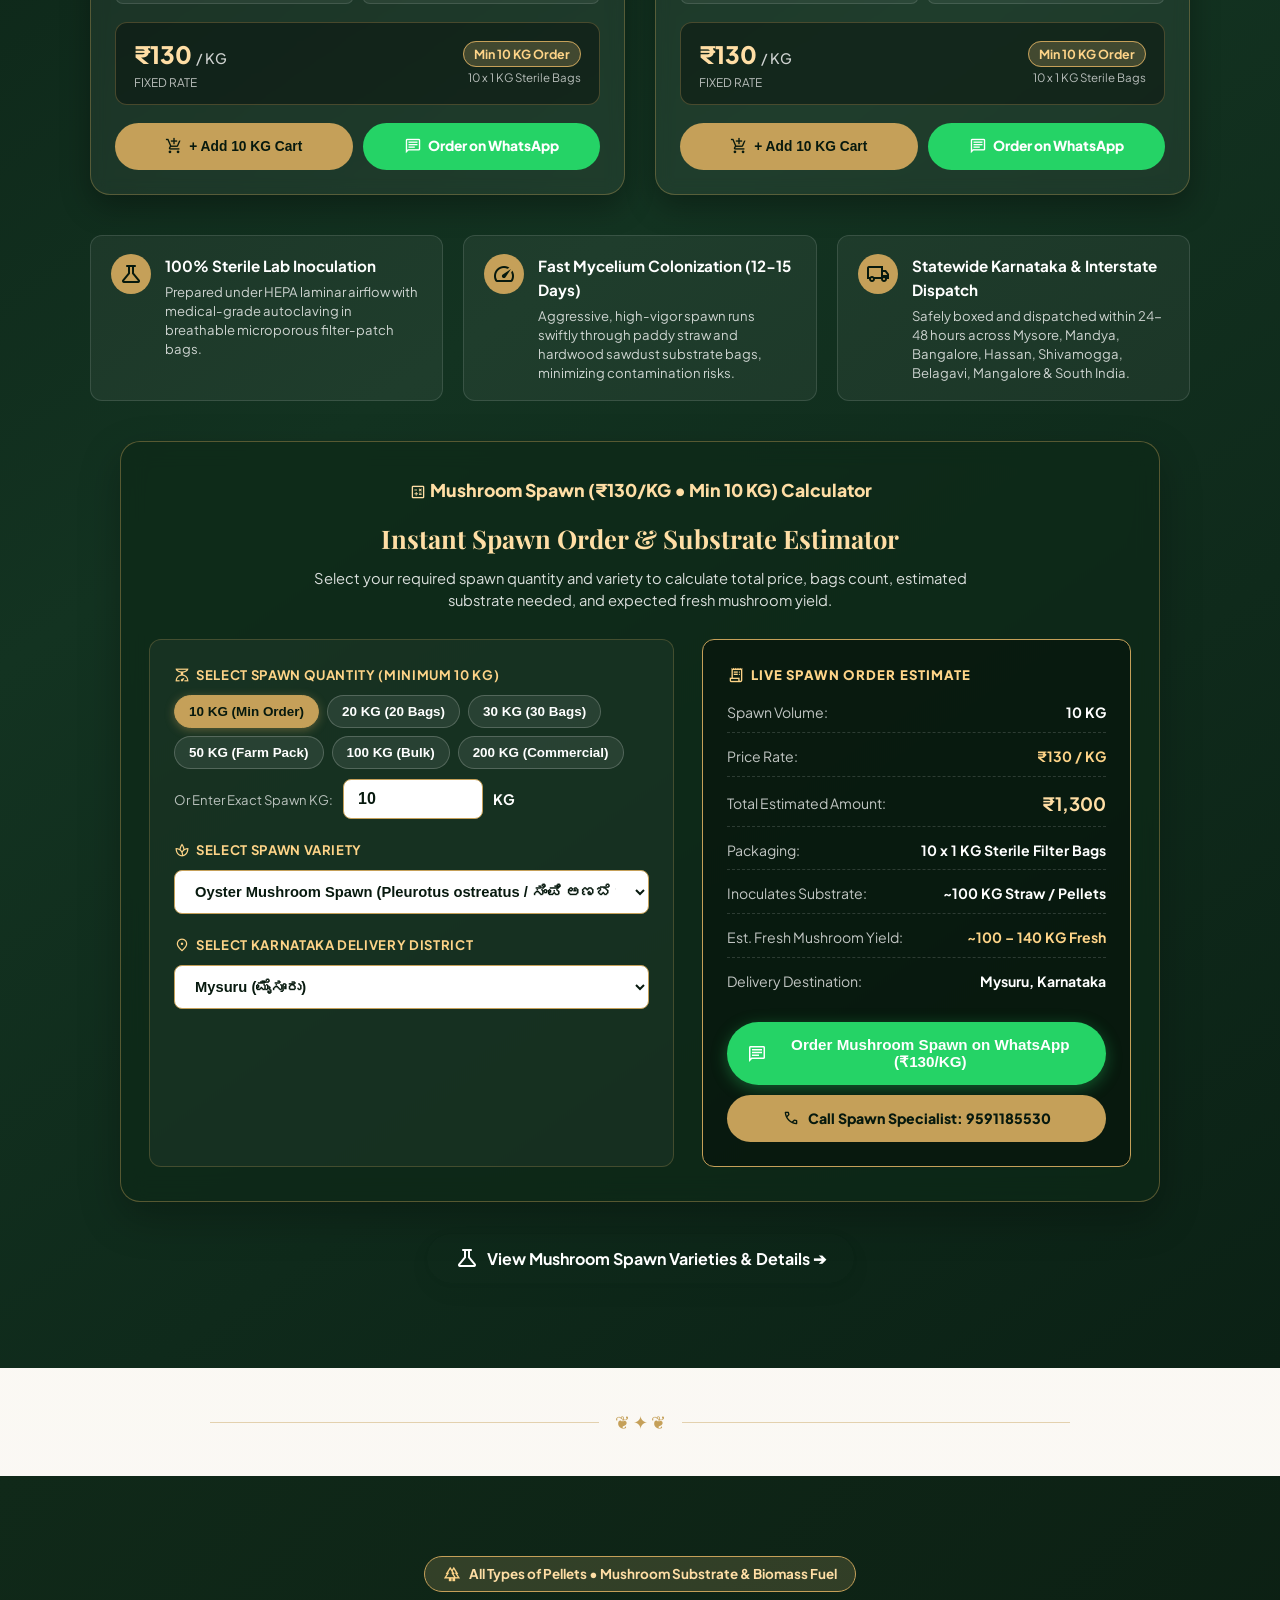
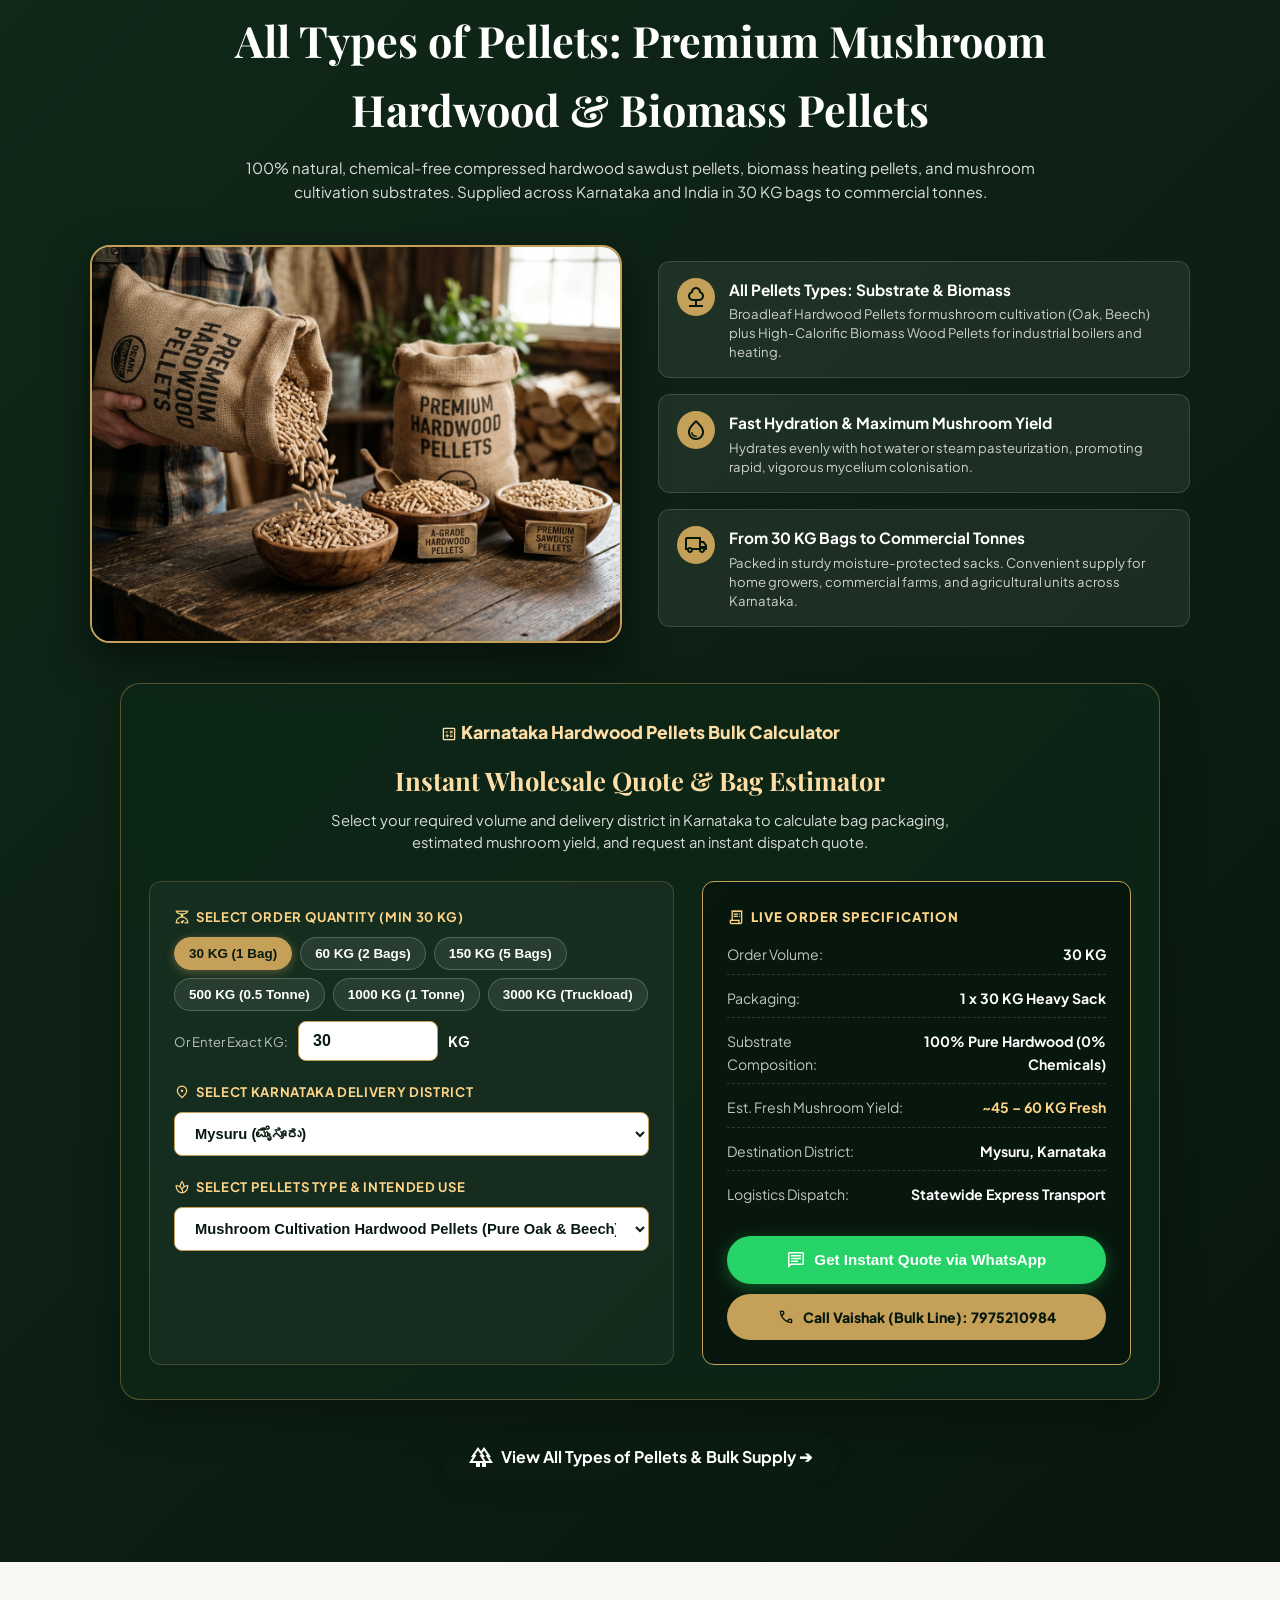
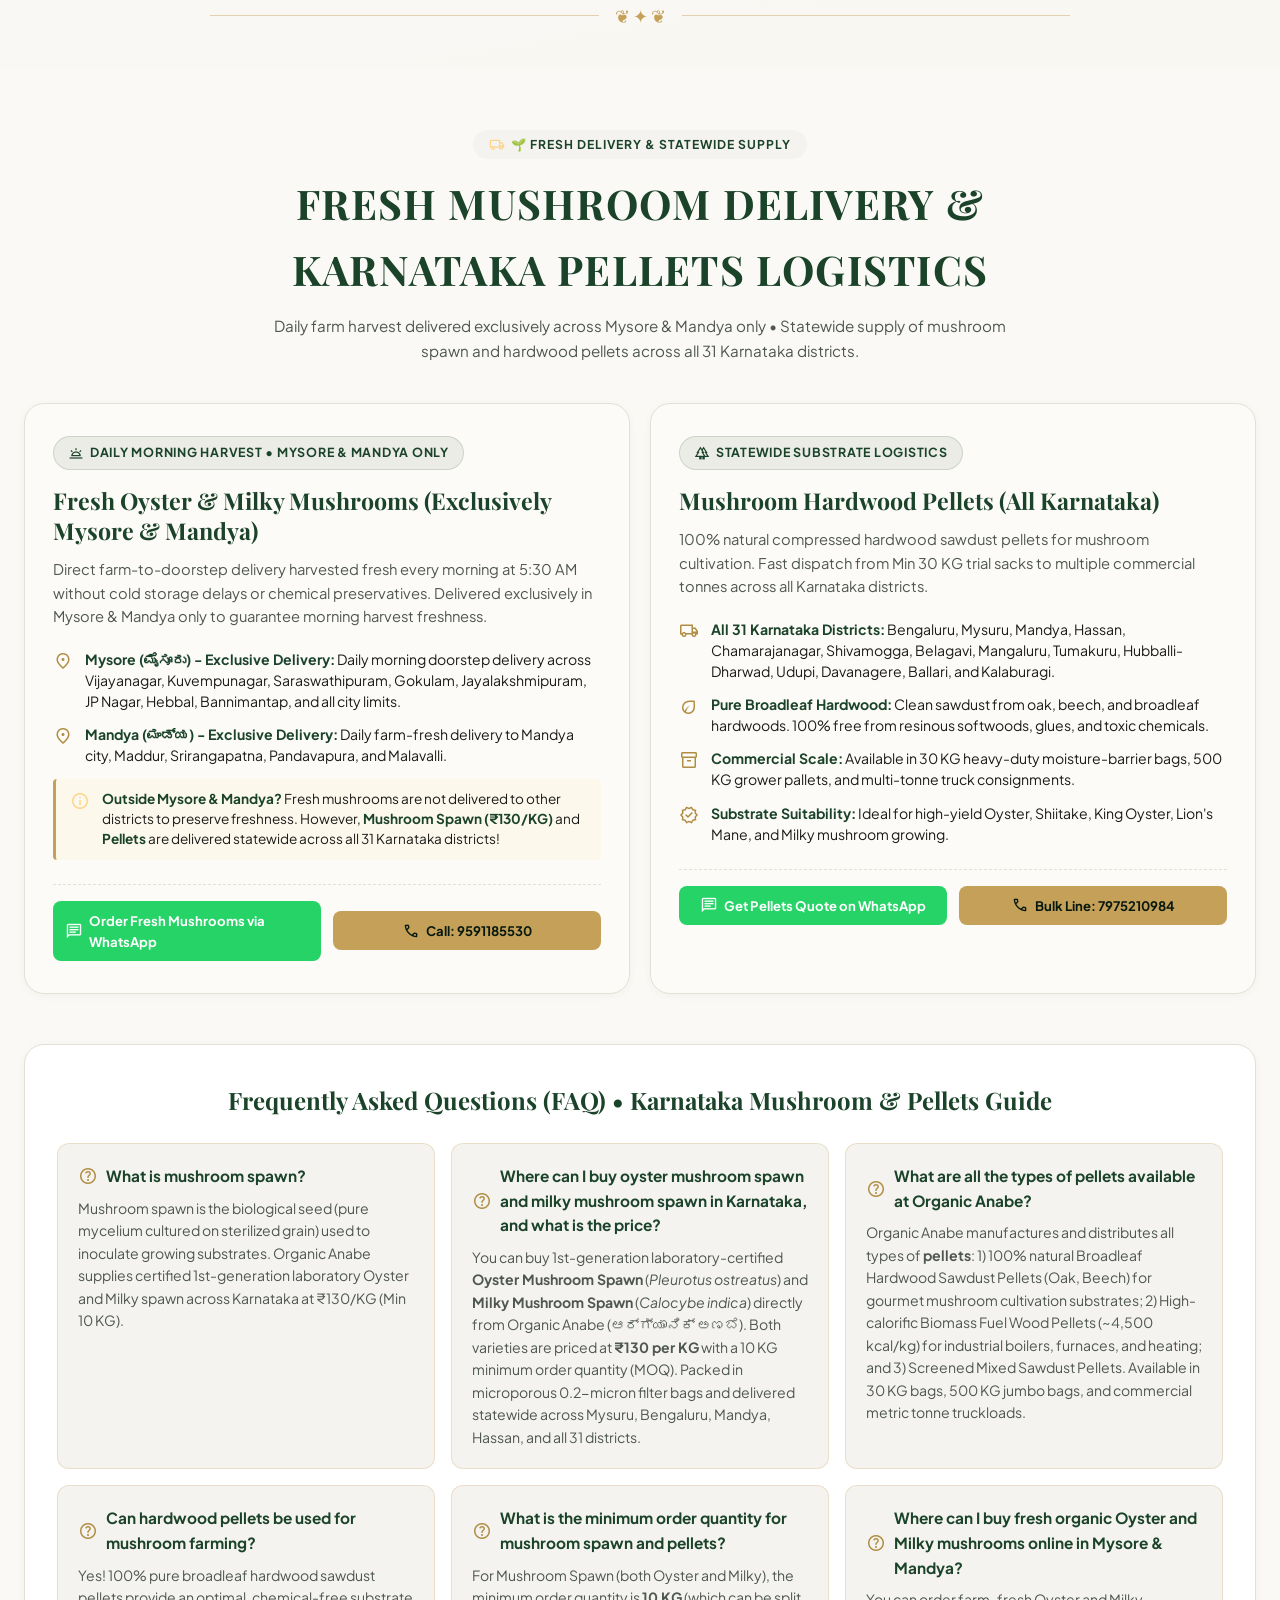
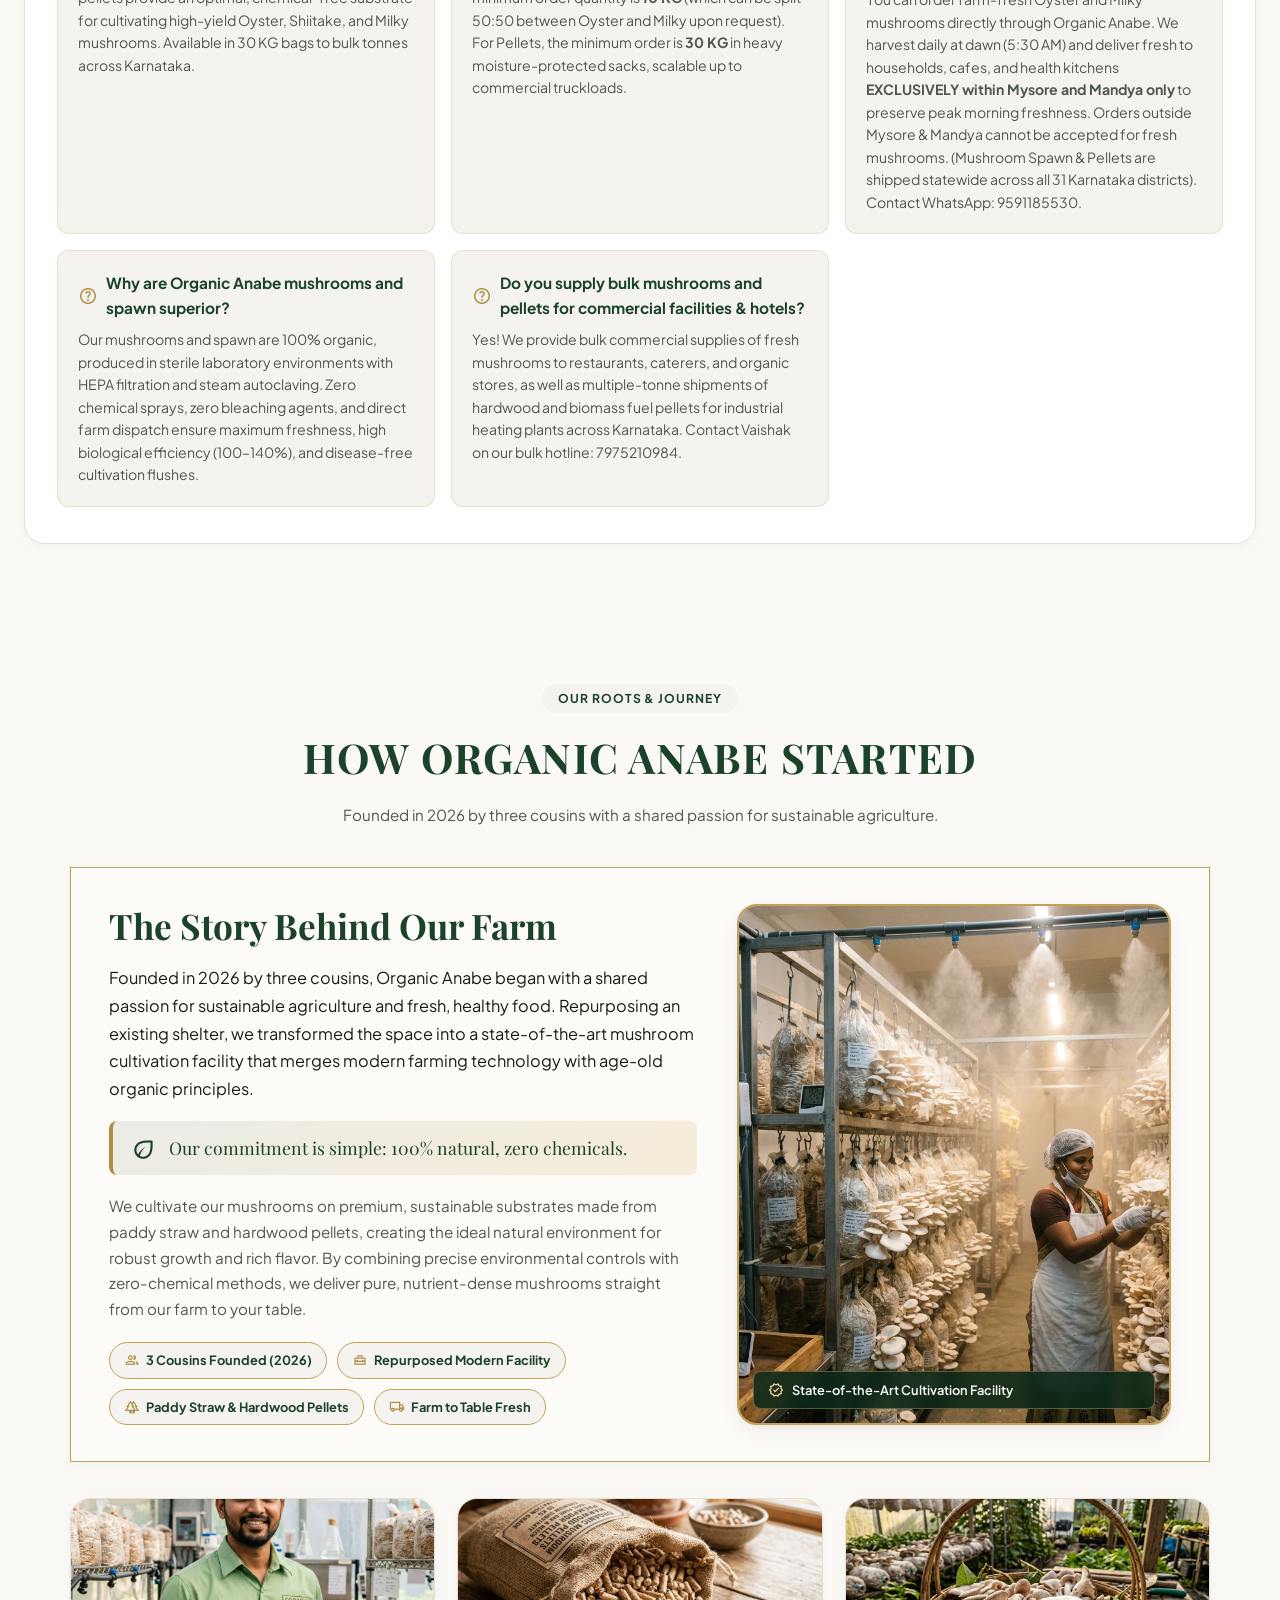
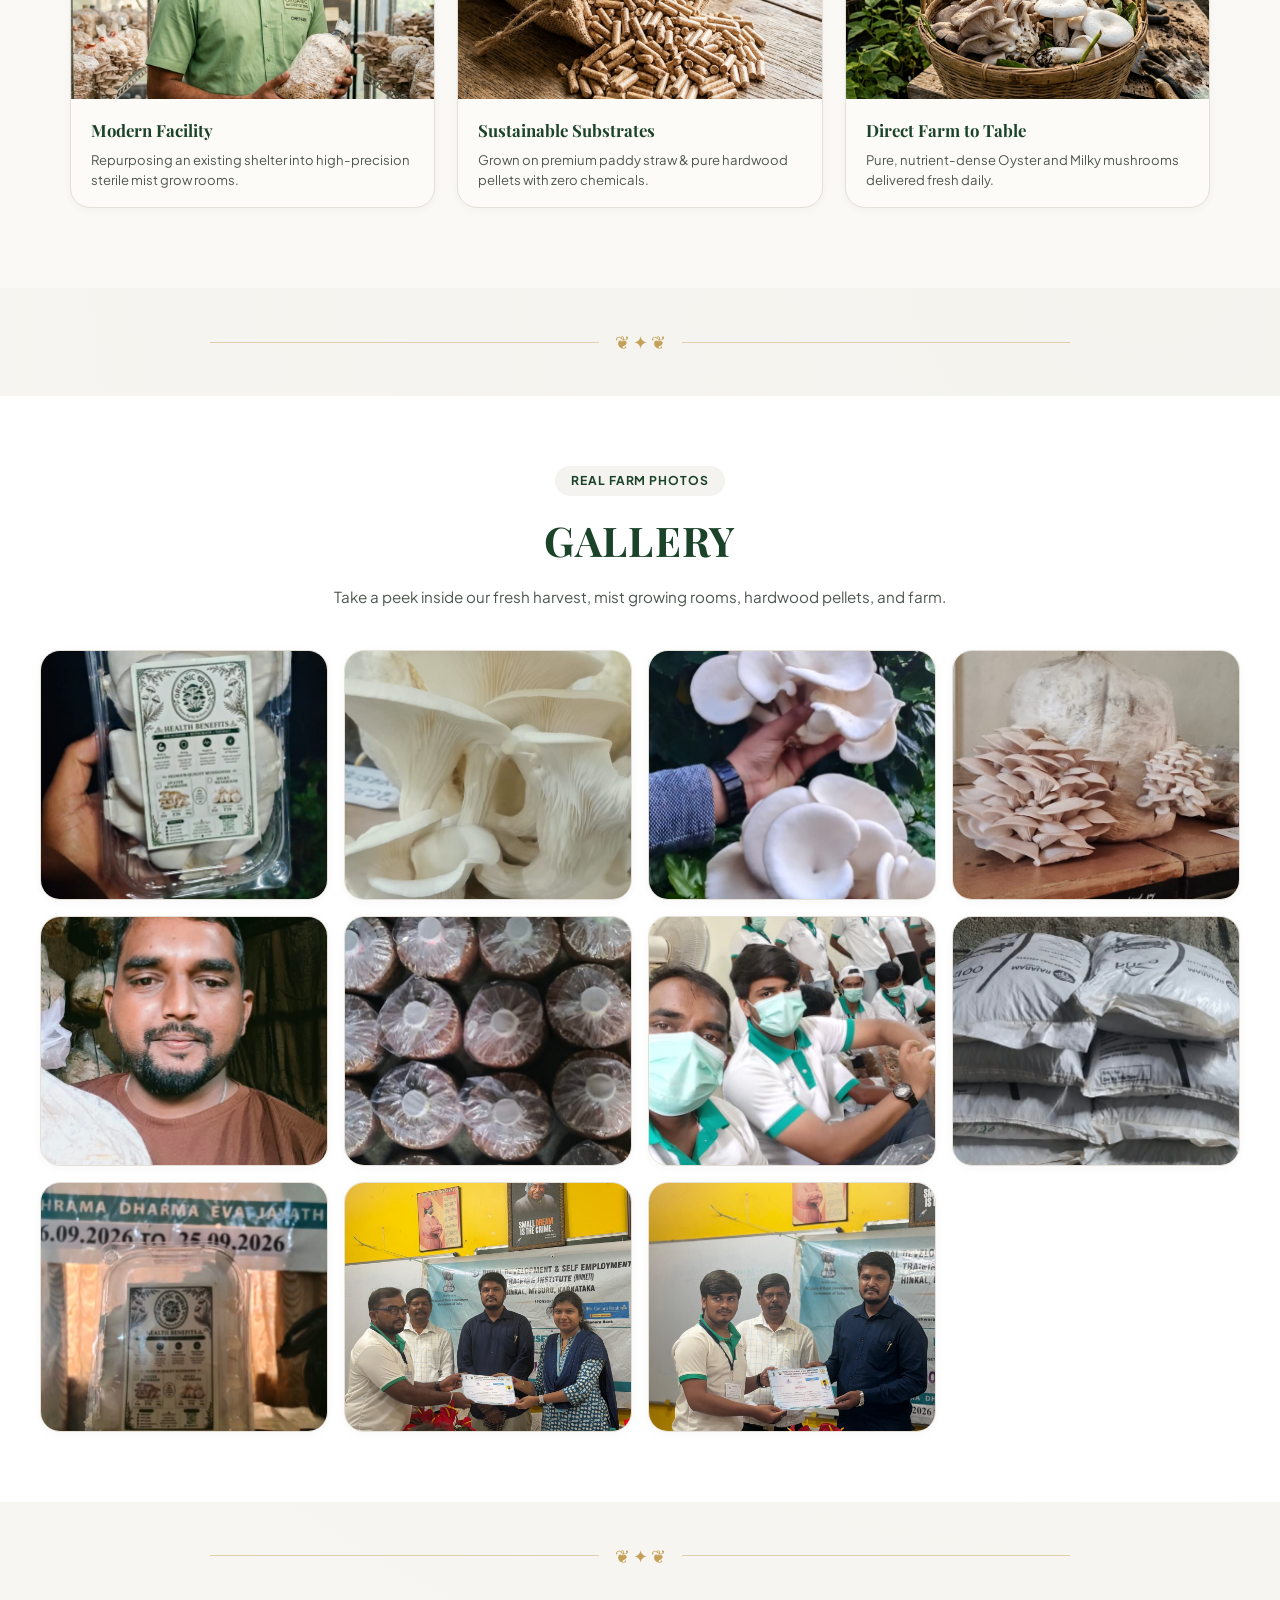
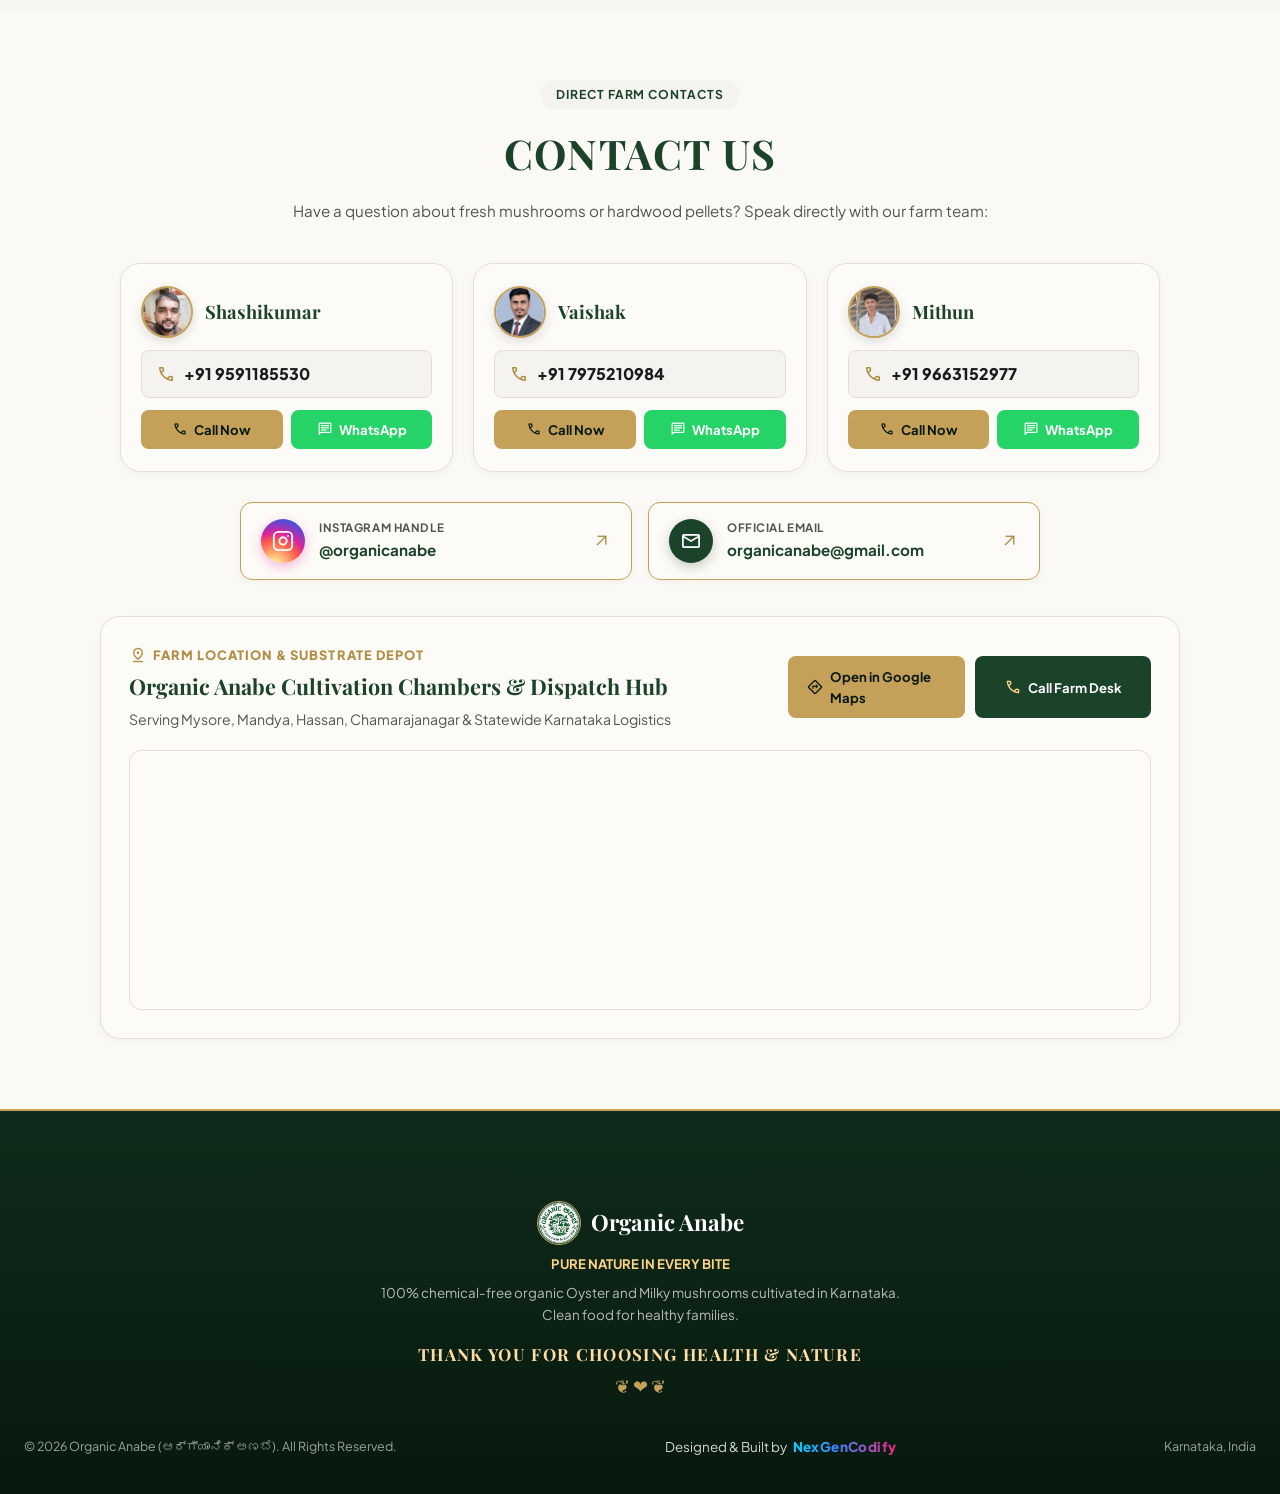
==== commit a31022b1: "Clean up website: remove over-explanations of spawn/pellets creation and refine typography and layou" ====
--- a/index.html
+++ b/index.html
@@ -3,7 +3,7 @@
 <head>
   <meta charset="utf-8" />
   <meta name="viewport" content="width=device-width, initial-scale=1.0" />
-  <title>Pellets, Spawn, Oyster Mushroom Spawn &amp; Milky Mushroom Spawn | Organic Anabe</title>
+  <title>Organic Anabe | Fresh Organic Mushrooms, Spawn &amp; Pellets | Karnataka</title>
   <meta name="description" content="Buy Pellets &amp; Mushroom Spawn online in Karnataka. 100% pure high-yield Oyster Mushroom Spawn and Milky Mushroom Spawn (₹130/KG, Min 10 KG) &amp; all types of Hardwood &amp; Biomass Pellets. Daily dispatch across Bangalore, Mysore, Mandya. Call / WhatsApp 9591185530." />
   <meta name="keywords" content="pellets, spawn, oyster mushroom spawn, milky mushroom spawn, mushroom spawn, all types of pellets, hardwood pellets, sawdust pellets, biomass pellets, wood pellets, oyster spawn, milky spawn, grain spawn, buy spawn online, mushroom spawn price, spawn karnataka, pellets karnataka, chippu anabe beeja, haalu anabe beeja, mushroom substrate pellets, boiler pellets" />
   <meta name="robots" content="index, follow, max-image-preview:large, max-snippet:-1, max-video-preview:-1" />
@@ -441,10 +441,10 @@
     "mainEntity": [
       {
         "@type": "Question",
-        "name": "What is spawn in mushroom farming?",
+        "name": "What is mushroom spawn?",
         "acceptedAnswer": {
           "@type": "Answer",
-          "text": "Spawn in mushroom farming is the pure mycelium carrier (usually sterilized cereal grains like sorghum, wheat, or millet) that serves as the 'seed' to inoculate mushroom growing substrates. High quality spawn is free of contaminants and colonized with active 1st-generation mycelium. At Organic Anabe, we supply 1st-generation laboratory grain spawn for Oyster and Milky mushrooms at ₹130/KG with a 10 KG minimum order."
+          "text": "Mushroom spawn functions as the biological seed (pure mycelium cultured on sterilized grain) used to inoculate growing substrates. Organic Anabe supplies certified 1st-generation laboratory Oyster and Milky mushroom spawn across Karnataka at ₹130/KG (Min 10 KG)."
         }
       },
       {
@@ -464,11 +464,12 @@
         }
       },
       {
+        "@type": "Q      {
         "@type": "Question",
-        "name": "How to use hardwood pellets as a substrate with mushroom spawn?",
+        "name": "Can hardwood pellets be used for mushroom farming?",
         "acceptedAnswer": {
           "@type": "Answer",
-          "text": "Hardwood pellets are prepared by hydrating 1 kg of dry pellets with 1.4 to 1.5 liters of boiling water (pasteurization) or clean water followed by pressure sterilization. Once cooled below 28°C, inoculate with 3% to 5% pure Oyster or Milky mushroom spawn (30–50 grams spawn per 1 kg wet substrate) for rapid 12–15 day colonization."
+          "text": "Yes! 100% pure chemical-free broadleaf hardwood sawdust pellets provide an optimal substrate for cultivating high-yield Oyster, Shiitake, and Milky mushrooms."
         }
       },
       {
@@ -610,21 +611,15 @@
       <div class="hero-content-container">
         <!-- Headline Block -->
         <div class="hero-headline-wrap">
-          <!-- Designed & Built by NexGenCodify Header Credit -->
-          <div class="nexgen-hero-credit">
-            <span>Designed &amp; Built by</span>
-            <a href="https://nexgencodify.in" target="_blank" rel="noopener noreferrer" class="nexgen-brand-link">NexGenCodify</a>
-          </div>
-
           <div class="hero-badge-pill">
             <span class="material-symbols-outlined" style="font-size: 16px; color: var(--secondary-light);">spa</span>
             <span data-i18n="hero_badge">🌱 100% Organic & Chemical-Free • Daily Morning Harvest</span>
           </div>
           <h1 class="hero-main-title" data-i18n="hero_title">
-            Pellets, Spawn, Oyster Mushroom Spawn &amp; Milky Mushroom Spawn <span>Direct Farm Supply</span>
+            Fresh, Tasty &amp; Organic Mushrooms <span>Delivered to Your Home</span>
           </h1>
           <p class="hero-main-desc" data-i18n="hero_subtitle">
-            Karnataka's #1 Certified Producer of All Types of Pellets (Substrate, Hardwood &amp; Biomass Fuel) and Lab-Grade Pure Mushroom Spawn (Fresh Oyster &amp; Milky Spawn @ ₹130/KG, Min 10KG). Fresh daily harvest delivered directly from our farm.
+            Karnataka's trusted farm-fresh Oyster &amp; Milky mushrooms, certified pure laboratory grain spawn (₹130/KG), and chemical-free hardwood sawdust pellets. Direct from farm to you.
           </p>
 
           <!-- Trust Badges -->
@@ -1256,115 +1251,11 @@
         </div>
       </div>
 
-      <!-- Mushroom Spawn Comprehensive SEO Cultivation & Technical Guide -->
-      <div class="seo-guide-container">
-        <div class="seo-guide-card">
-          <div class="botanical-badge" style="margin-bottom: 12px;">
-            <span class="material-symbols-outlined" style="font-size: 16px; color: var(--secondary-light);">menu_book</span>
-            <span>Technical Cultivation Guide • Mushroom Spawn &amp; Inoculation</span>
-          </div>
-          <h3 style="font-family: var(--font-heading); font-size: 1.4rem; color: var(--text-primary); margin-bottom: 12px;">
-            What is Spawn in Mushroom Farming? Pure Mycelium Carrier &amp; Cultivation Science
-          </h3>
-          <p style="font-size: 0.95rem; line-height: 1.7; color: var(--text-secondary); margin-bottom: 16px;">
-            In mycology and commercial mushroom agriculture, <strong>mushroom spawn</strong> (ಅಣಬೆ ಬೀಜ) is the pure carrier medium—sterilized cereal grains such as whole sorghum (jowar), wheat, or millet—densely permeated by active, 1st-generation fungal mycelium. It acts as the vegetative seed used to inoculate mass agricultural substrates like sterilized paddy straw or hardwood sawdust pellets. Sourcing certified 1st-generation laboratory spawn guarantees maximum mycelial vigor, zero weed-mold contamination (such as Trichoderma or Aspergillus), and high biological yield.
-          </p>
-          <div style="display: flex; flex-wrap: wrap; gap: 8px; margin-bottom: 20px;">
-            <span class="seo-kw-tag">#1 Mushroom Spawn</span>
-            <span class="seo-kw-tag">Oyster Mushroom Spawn</span>
-            <span class="seo-kw-tag">Milky Mushroom Spawn</span>
-            <span class="seo-kw-tag">Pure Grain Spawn ₹130/KG</span>
-            <span class="seo-kw-tag">Spawn Karnataka</span>
-            <span class="seo-kw-tag">Substrate Inoculation</span>
-          </div>
-
-          <!-- Comparison Specification Table -->
-          <div class="seo-guide-table-wrap">
-            <table class="seo-guide-table">
-              <thead>
-                <tr>
-                  <th>Characteristic / Parameter</th>
-                  <th>Oyster Mushroom Spawn (ಸಿಂಪಿ ಅಣಬೆ ಬೀಜ)</th>
-                  <th>Milky Mushroom Spawn (ಹಾಲು ಅಣಬೆ ಬೀಜ)</th>
-                </tr>
-              </thead>
-              <tbody>
-                <tr>
-                  <td><strong>Scientific Taxon</strong></td>
-                  <td><em>Pleurotus ostreatus / florida</em></td>
-                  <td><em>Calocybe indica</em></td>
-                </tr>
-                <tr>
-                  <td><strong>Carrier Grain &amp; Purity</strong></td>
-                  <td>Sterilized whole sorghum / wheat (1st Generation)</td>
-                  <td>Sterilized whole sorghum / wheat (1st Generation)</td>
-                </tr>
-                <tr>
-                  <td><strong>Spawn Price &amp; MOQ</strong></td>
-                  <td><strong>₹130 / KG</strong> (Min. 10 KG Order)</td>
-                  <td><strong>₹130 / KG</strong> (Min. 10 KG Order)</td>
-                </tr>
-                <tr>
-                  <td><strong>Spawn Run Temperature</strong></td>
-                  <td>20°C – 28°C (Cool to moderate temperature)</td>
-                  <td>28°C – 38°C (High summer heat tolerant)</td>
-                </tr>
-                <tr>
-                  <td><strong>Colonization Duration</strong></td>
-                  <td>12 – 15 Days</td>
-                  <td>18 – 22 Days + Casing Layer</td>
-                </tr>
-                <tr>
-                  <td><strong>Recommended Inoculation Rate</strong></td>
-                  <td>3% – 5% of wet substrate weight</td>
-                  <td>4% – 5% of wet substrate weight</td>
-                </tr>
-                <tr>
-                  <td><strong>Biological Efficiency (Yield)</strong></td>
-                  <td>100% – 120% (1 KG dry substrate → 1-1.2 KG mushrooms)</td>
-                  <td>120% – 140% (1 KG dry substrate → 1.2-1.4 KG mushrooms)</td>
-                </tr>
-                <tr>
-                  <td><strong>Compatible Substrates</strong></td>
-                  <td>Hardwood Sawdust Pellets, Paddy Straw, Wheat Straw</td>
-                  <td>Paddy Straw, Coir Pith + Loamy Casing Soil</td>
-                </tr>
-                <tr>
-                  <td><strong>Shelf Life &amp; Storage</strong></td>
-                  <td>30–45 days at 4°C – 10°C; 15 days at ambient</td>
-                  <td>20–30 days at 15°C – 22°C (Do not freeze)</td>
-                </tr>
-              </tbody>
-            </table>
-          </div>
-
-          <div class="seo-guide-grid" style="margin-top: 20px;">
-            <div class="seo-guide-subcard">
-              <h4 style="font-size: 1.05rem; color: var(--secondary-light); margin-bottom: 8px; display: flex; align-items: center; gap: 8px;">
-                <span class="material-symbols-outlined">biotech</span>
-                How to Store Mushroom Spawn Correctly
-              </h4>
-              <p style="font-size: 0.9rem; line-height: 1.6; color: var(--text-secondary);">
-                Store your spawn bags in a clean, sanitized, dark room or refrigerator at 4°C to 10°C for Oyster spawn and 15°C to 20°C for Milky spawn. Never expose spawn to direct sunlight or temperatures above 35°C. Inoculate into prepared substrate within 7–14 days of delivery for peak mycelial vigor.
-              </p>
-            </div>
-            <div class="seo-guide-subcard">
-              <h4 style="font-size: 1.05rem; color: var(--secondary-light); margin-bottom: 8px; display: flex; align-items: center; gap: 8px;">
-                <span class="material-symbols-outlined">calculate</span>
-                How Much Spawn Do You Need?
-              </h4>
-              <p style="font-size: 0.9rem; line-height: 1.6; color: var(--text-secondary);">
-                The standard commercial spawning rate is 3% to 5%. For every 100 KG of wet pasteurized straw or hydrated hardwood pellets (approx. 35 KG dry material), you will require <strong>3 to 5 KG of mushroom spawn</strong>. Our 10 KG minimum order supports 200–300 KG of wet substrate, generating ~100–140 KG of fresh harvest.
-              </p>
-            </div>
-          </div>
-          <div style="text-align: center; margin-top: 24px;">
-            <a href="spawn.html" class="btn-primary" style="display: inline-flex; align-items: center; gap: 8px; padding: 12px 28px; border-radius: var(--radius-full); text-decoration: none; font-weight: 700; background: var(--gradient-primary); color: #ffffff; box-shadow: var(--shadow-md);">
-              <span class="material-symbols-outlined">menu_book</span>
-              <span>Open Dedicated Mushroom Spawn Page (spawn.html) ➔</span>
-            </a>
-          </div>
-        </div>
+      <div style="text-align: center; margin-top: 32px;">
+        <a href="spawn.html" class="btn-primary" style="display: inline-flex; align-items: center; gap: 8px; padding: 12px 28px; border-radius: var(--radius-full); text-decoration: none; font-weight: 700; background: var(--gradient-primary); color: #ffffff; box-shadow: var(--shadow-md);">
+          <span class="material-symbols-outlined">science</span>
+          <span>View Mushroom Spawn Varieties &amp; Details ➔</span>
+        </a>
       </div>
     </section>
 
@@ -1560,93 +1451,11 @@
         </div>
       </div>
 
-      <!-- All Types of Pellets Comprehensive Technical Comparison Guide -->
-      <div class="seo-guide-container" style="margin-top: 40px;">
-        <div class="seo-guide-card">
-          <div class="botanical-badge" style="margin-bottom: 12px;">
-            <span class="material-symbols-outlined" style="font-size: 16px; color: var(--secondary-light);">category</span>
-            <span>Industrial &amp; Cultivation Comparison • All Types of Pellets</span>
-          </div>
-          <h3 style="font-family: var(--font-heading); font-size: 1.4rem; color: var(--text-primary); margin-bottom: 12px;">
-            All Types of Pellets Explained: Mushroom Substrate, Hardwood &amp; Biomass Fuel Pellets
-          </h3>
-          <p style="font-size: 0.95rem; line-height: 1.7; color: var(--text-secondary); margin-bottom: 16px;">
-            Whether you are an organic mushroom cultivator seeking clean broadleaf hardwood substrate pellets or an industrial manufacturing facility seeking clean-burning biomass fuel pellets to replace diesel and furnace oil, Organic Anabe provides Karnataka's most dependable direct-factory supply. Below is the technical breakdown across all types of pellets we manufacture and distribute.
-          </p>
-          <div style="display: flex; flex-wrap: wrap; gap: 8px; margin-bottom: 20px;">
-            <span class="seo-kw-tag">#1 Pellets</span>
-            <span class="seo-kw-tag">Hardwood Pellets</span>
-            <span class="seo-kw-tag">Mushroom Substrate Pellets</span>
-            <span class="seo-kw-tag">Biomass Fuel Pellets</span>
-            <span class="seo-kw-tag">Sawdust Pellets Karnataka</span>
-            <span class="seo-kw-tag">Industrial Wood Pellets</span>
-          </div>
-
-          <!-- Pellets Specification Comparison Table -->
-          <div class="seo-guide-table-wrap">
-            <table class="seo-guide-table">
-              <thead>
-                <tr>
-                  <th>Pellet Type</th>
-                  <th>Raw Wood Material</th>
-                  <th>Moisture &amp; Density</th>
-                  <th>Primary Usage &amp; Benefit</th>
-                  <th>Packaging Available</th>
-                </tr>
-              </thead>
-              <tbody>
-                <tr>
-                  <td><strong>Pure Hardwood Substrate Pellets</strong></td>
-                  <td>100% Broadleaf Hardwood (Oak, Beech, Rubberwood, Nilgiri)</td>
-                  <td>&lt; 8% Moisture, High Density (650–700 kg/m³)</td>
-                  <td>Gourmet mushroom cultivation (Oyster, Shiitake, Lion's Mane). Zero binders, rapid hydration (1:1.4 ratio).</td>
-                  <td>30 KG moisture-proof sacks, 500 KG jumbo bags, bulk tonnes</td>
-                </tr>
-                <tr>
-                  <td><strong>Biomass Fuel Wood Pellets</strong></td>
-                  <td>Compressed Forestry Biomass &amp; Hardwood Mix</td>
-                  <td>&lt; 10% Moisture, High Calorific (~4,200–4,800 kcal/kg)</td>
-                  <td>Industrial boilers, tea drying plants, bakeries, hotels, commercial heating. Low ash (&lt; 1.5%).</td>
-                  <td>30 KG sacks, 50 KG bags, full truckloads (10–25 MT)</td>
-                </tr>
-                <tr>
-                  <td><strong>Dense Mixed Sawdust Pellets</strong></td>
-                  <td>Screened Pine, Softwood &amp; Hardwood Sawdust</td>
-                  <td>&lt; 9% Moisture, Uniform 6mm / 8mm diameter</td>
-                  <td>Animal bedding, pellet stoves, auxiliary fuel, secondary composting and agriculture.</td>
-                  <td>30 KG sacks &amp; wholesale loose truckloads</td>
-                </tr>
-              </tbody>
-            </table>
-          </div>
-
-          <div class="seo-guide-grid" style="margin-top: 20px;">
-            <div class="seo-guide-subcard">
-              <h4 style="font-size: 1.05rem; color: var(--secondary-light); margin-bottom: 8px; display: flex; align-items: center; gap: 8px;">
-                <span class="material-symbols-outlined">water_drop</span>
-                How to Hydrate Pellets for Mushroom Cultivation
-              </h4>
-              <p style="font-size: 0.9rem; line-height: 1.6; color: var(--text-secondary);">
-                Place 10 KG of dry hardwood pellets into a sterilized tub or filter patch bag. Add 14 to 15 liters of boiling water (140% hydration ratio). The pellets break down within 10 minutes into fluffy, steam-pasteurized sawdust substrate. Allow to cool to room temperature before mixing with our ₹130/KG Oyster or Milky spawn.
-              </p>
-            </div>
-            <div class="seo-guide-subcard">
-              <h4 style="font-size: 1.05rem; color: var(--secondary-light); margin-bottom: 8px; display: flex; align-items: center; gap: 8px;">
-                <span class="material-symbols-outlined">local_shipping</span>
-                Statewide Bulk Delivery &amp; Logistics
-              </h4>
-              <p style="font-size: 0.9rem; line-height: 1.6; color: var(--text-secondary);">
-                We dispatch pellets and spawn across all 31 districts of Karnataka daily. Single bags (30 KG pellets or 10 KG spawn) are shipped via express parcel, while commercial quantities (500 KG to 25 Tonnes) are dispatched via dedicated truckload or VRL Logistics with live tracking.
-              </p>
-            </div>
-          </div>
-          <div style="text-align: center; margin-top: 24px;">
-            <a href="pellets.html" class="btn-primary" style="display: inline-flex; align-items: center; gap: 8px; padding: 12px 28px; border-radius: var(--radius-full); text-decoration: none; font-weight: 700; background: var(--gradient-primary); color: #ffffff; box-shadow: var(--shadow-md);">
-              <span class="material-symbols-outlined">menu_book</span>
-              <span>Open Dedicated All Types of Pellets Page (pellets.html) ➔</span>
-            </a>
-          </div>
-        </div>
+      <div style="text-align: center; margin-top: 32px;">
+        <a href="pellets.html" class="btn-primary" style="display: inline-flex; align-items: center; gap: 8px; padding: 12px 28px; border-radius: var(--radius-full); text-decoration: none; font-weight: 700; background: var(--gradient-primary); color: #ffffff; box-shadow: var(--shadow-md);">
+          <span class="material-symbols-outlined">forest</span>
+          <span>View All Types of Pellets &amp; Bulk Supply ➔</span>
+        </a>
       </div>
     </section>
 
@@ -1781,10 +1590,10 @@
           <div class="seo-faq-item">
             <div class="seo-faq-q">
               <span class="material-symbols-outlined">help</span>
-              <span>What is spawn in mushroom farming?</span>
+              <span>What is mushroom spawn?</span>
             </div>
             <p class="seo-faq-a">
-              <strong>Spawn</strong> in mushroom farming is the pure vegetative mycelium carrier (usually sterile cereal grains such as whole sorghum, wheat, or millet) that functions as the biological "seed" to inoculate bulk growing substrates. High quality 1st-generation laboratory grain spawn guarantees rapid colonization, vigorous yield, and zero contamination. Organic Anabe supplies lab-grade Oyster and Milky mushroom spawn across Karnataka at ₹130/KG.
+              Mushroom spawn is the biological seed (pure mycelium cultured on sterilized grain) used to inoculate growing substrates. Organic Anabe supplies certified 1st-generation laboratory Oyster and Milky spawn across Karnataka at ₹130/KG (Min 10 KG).
             </p>
           </div>
 
@@ -1811,10 +1620,10 @@
           <div class="seo-faq-item">
             <div class="seo-faq-q">
               <span class="material-symbols-outlined">help</span>
-              <span>How do you use hardwood pellets as a substrate with mushroom spawn?</span>
+              <span>Can hardwood pellets be used for mushroom farming?</span>
             </div>
             <p class="seo-faq-a">
-              Hardwood pellets are easily prepared by adding 1.4 to 1.5 liters of boiling water per 1 KG of dry pellets (pasteurization). Within 10 minutes, the pellets expand into fluffy, contaminant-free sawdust. Once cooled below 28°C, inoculate with 3% to 5% pure Oyster or Milky mushroom spawn (30–50 grams spawn per 1 KG wet substrate) for complete colonization in 12–15 days.
+              Yes! 100% pure broadleaf hardwood sawdust pellets provide an optimal, chemical-free substrate for cultivating high-yield Oyster, Shiitake, and Milky mushrooms. Available in 30 KG bags to bulk tonnes across Karnataka.
             </p>
           </div>
 
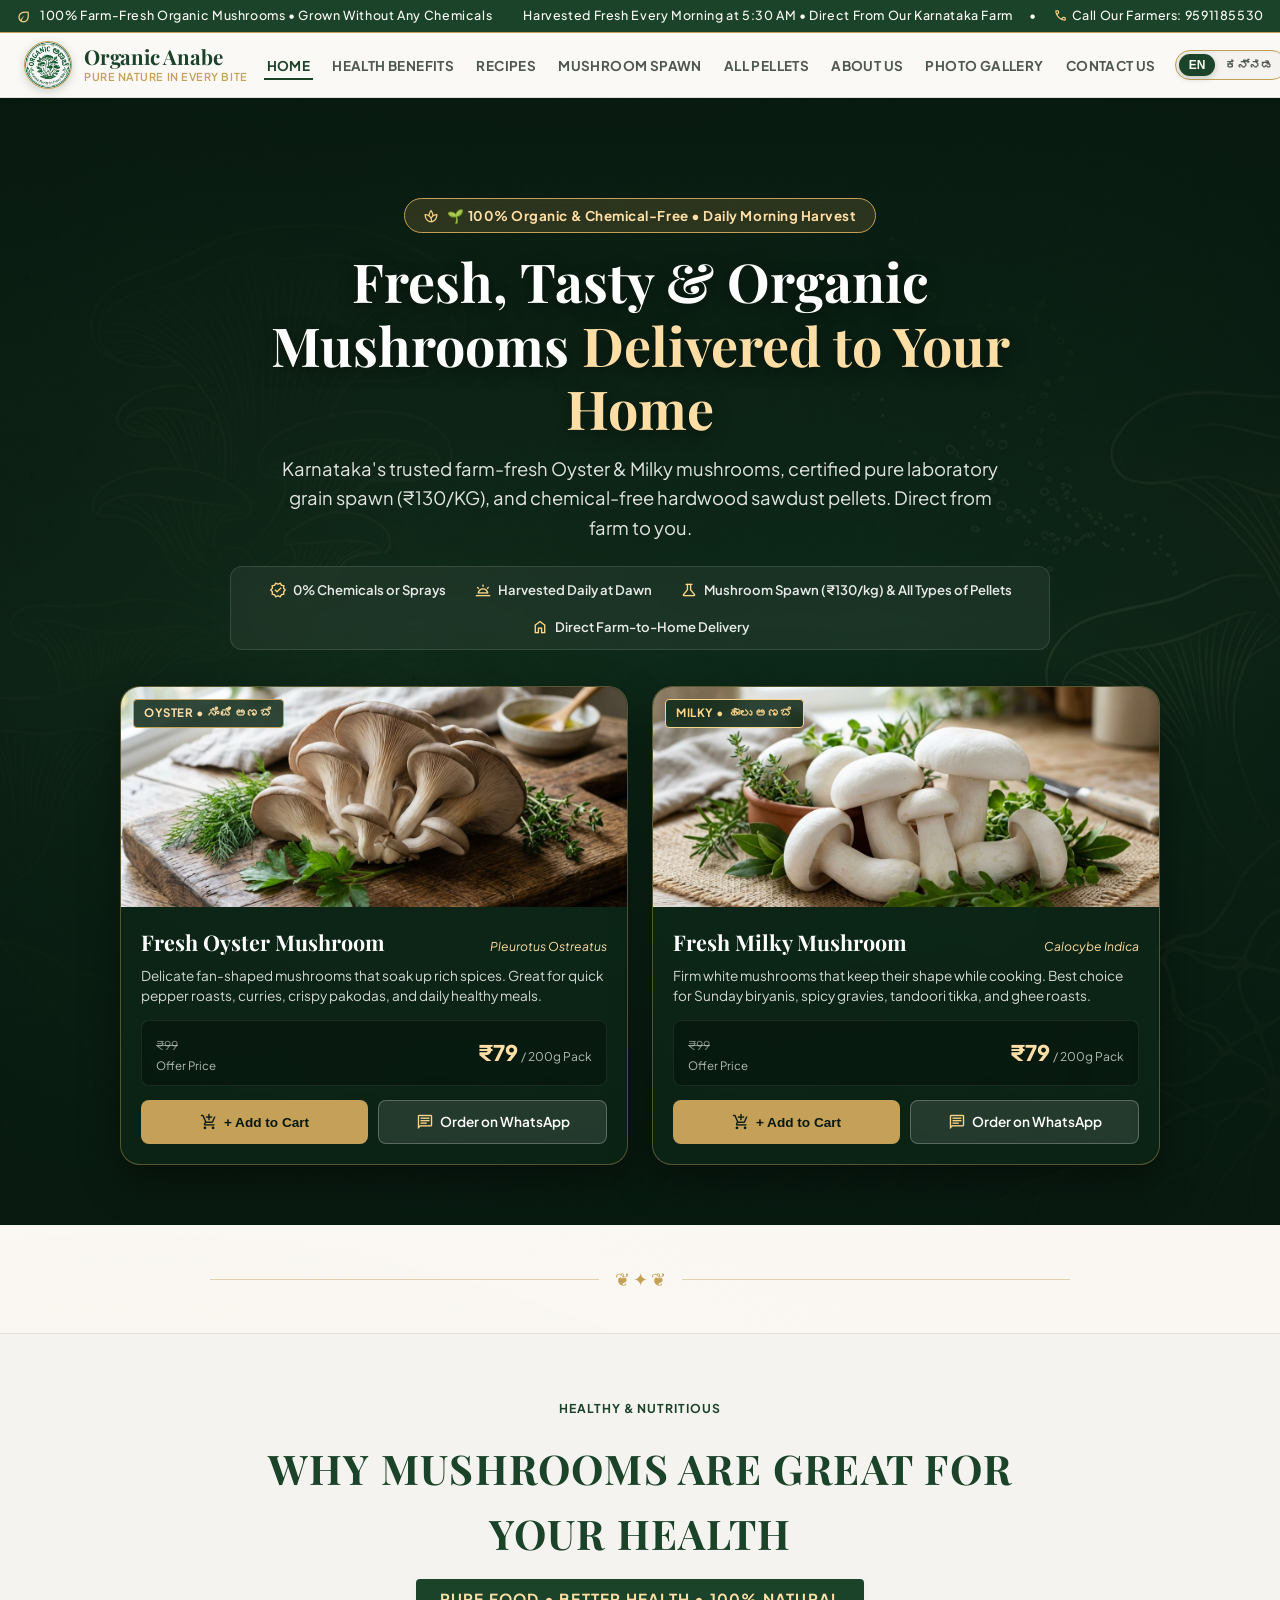
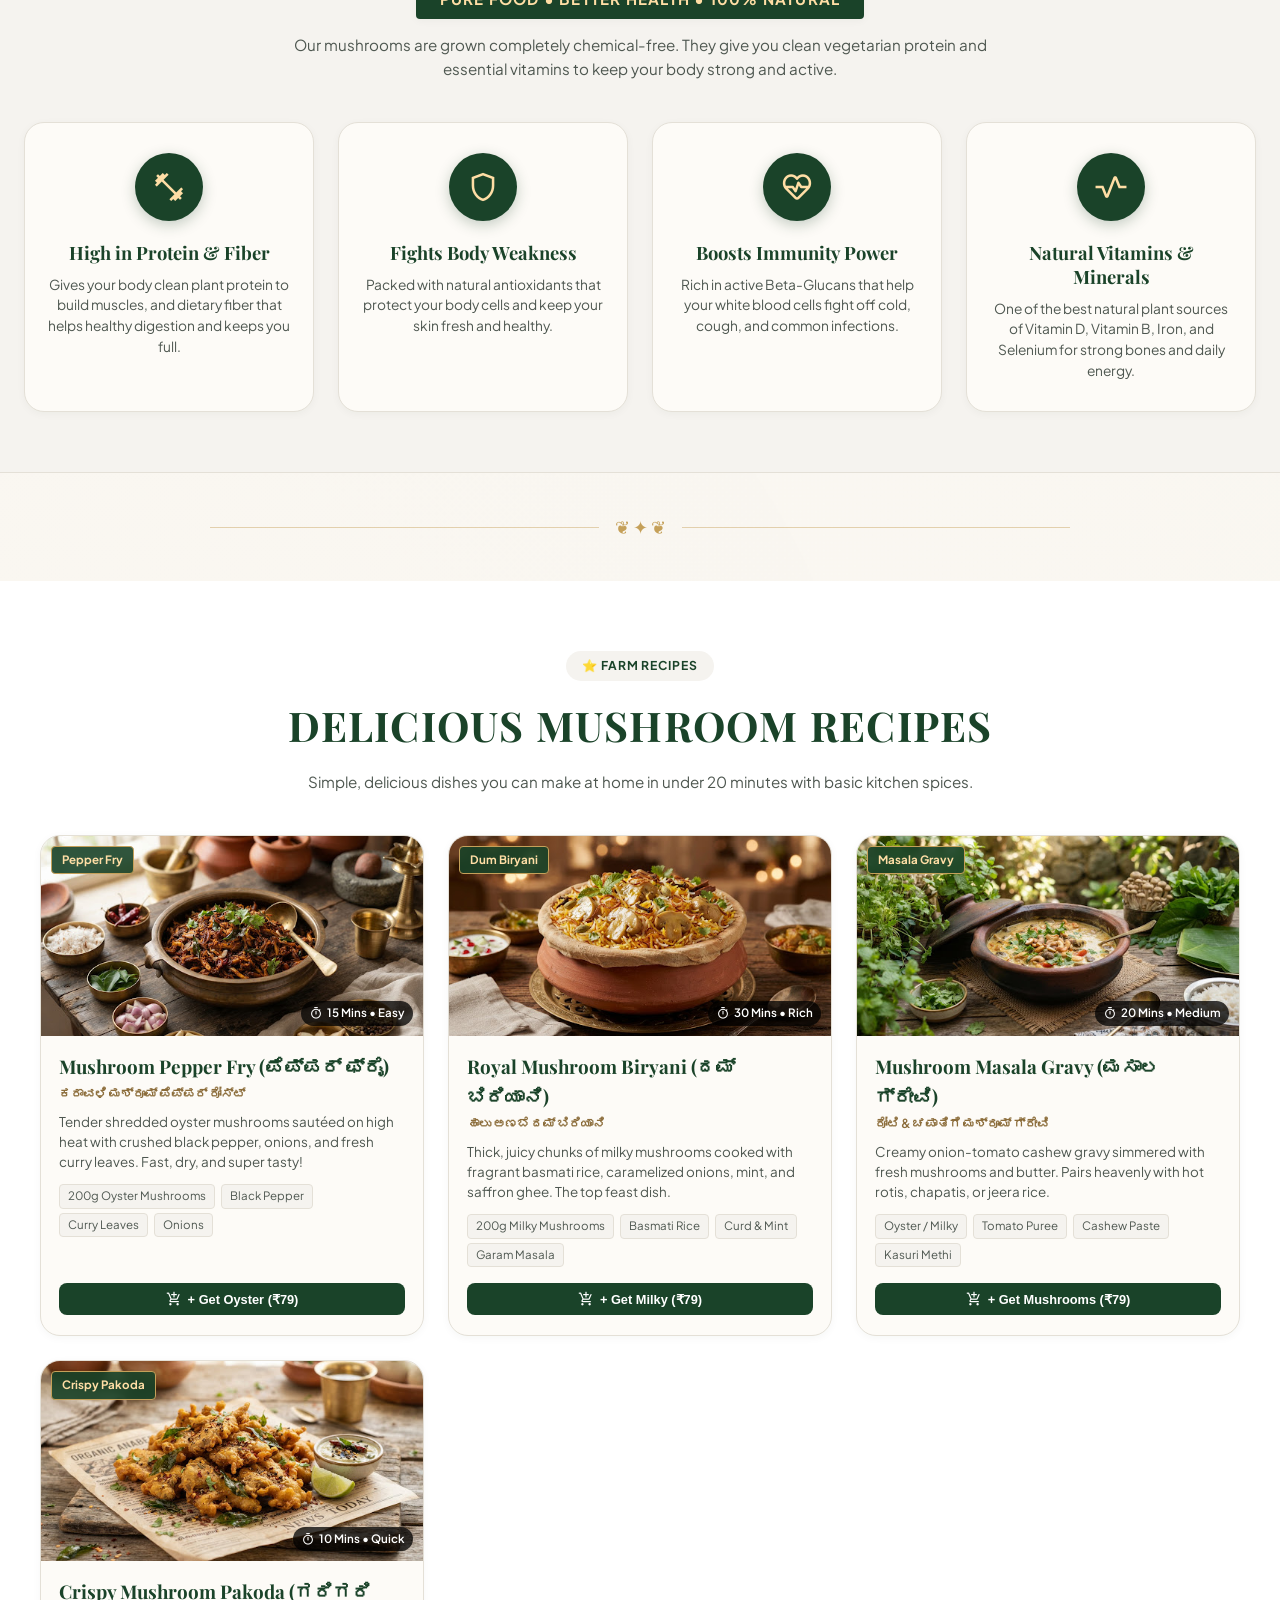
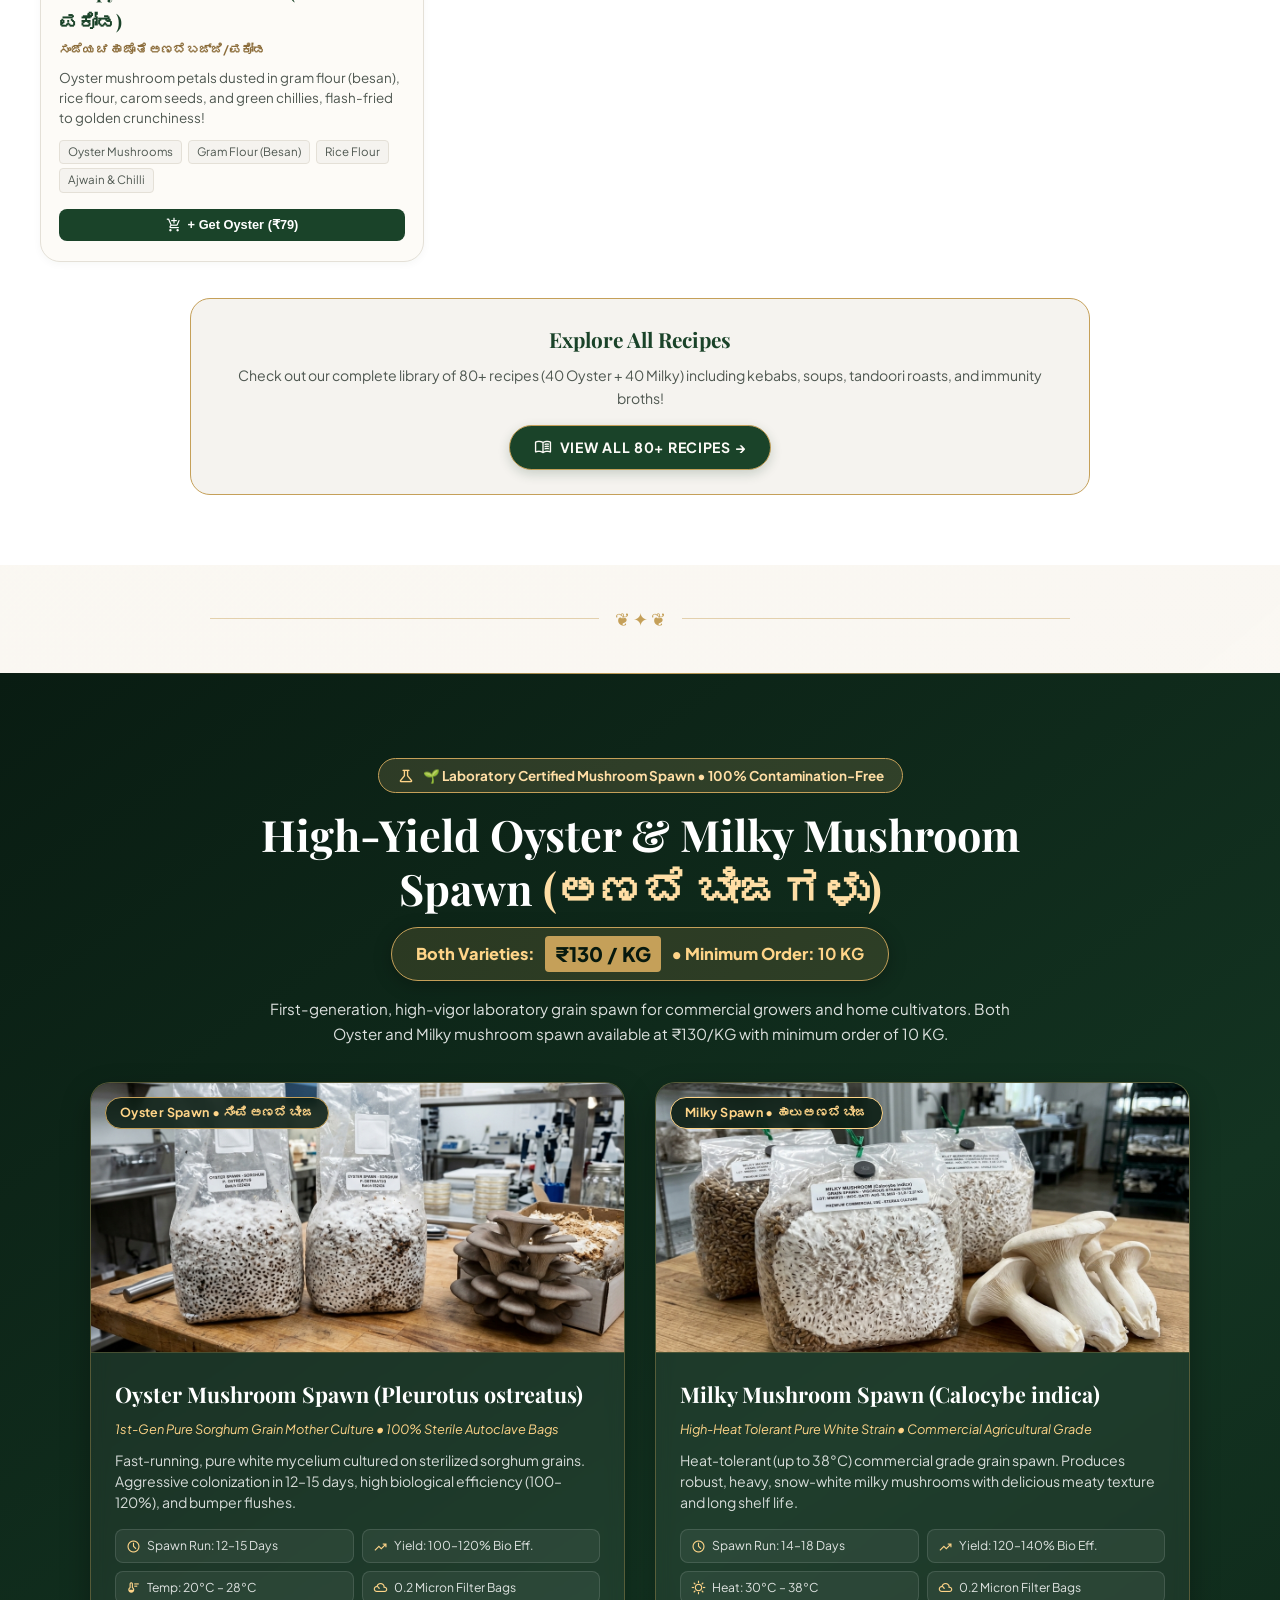
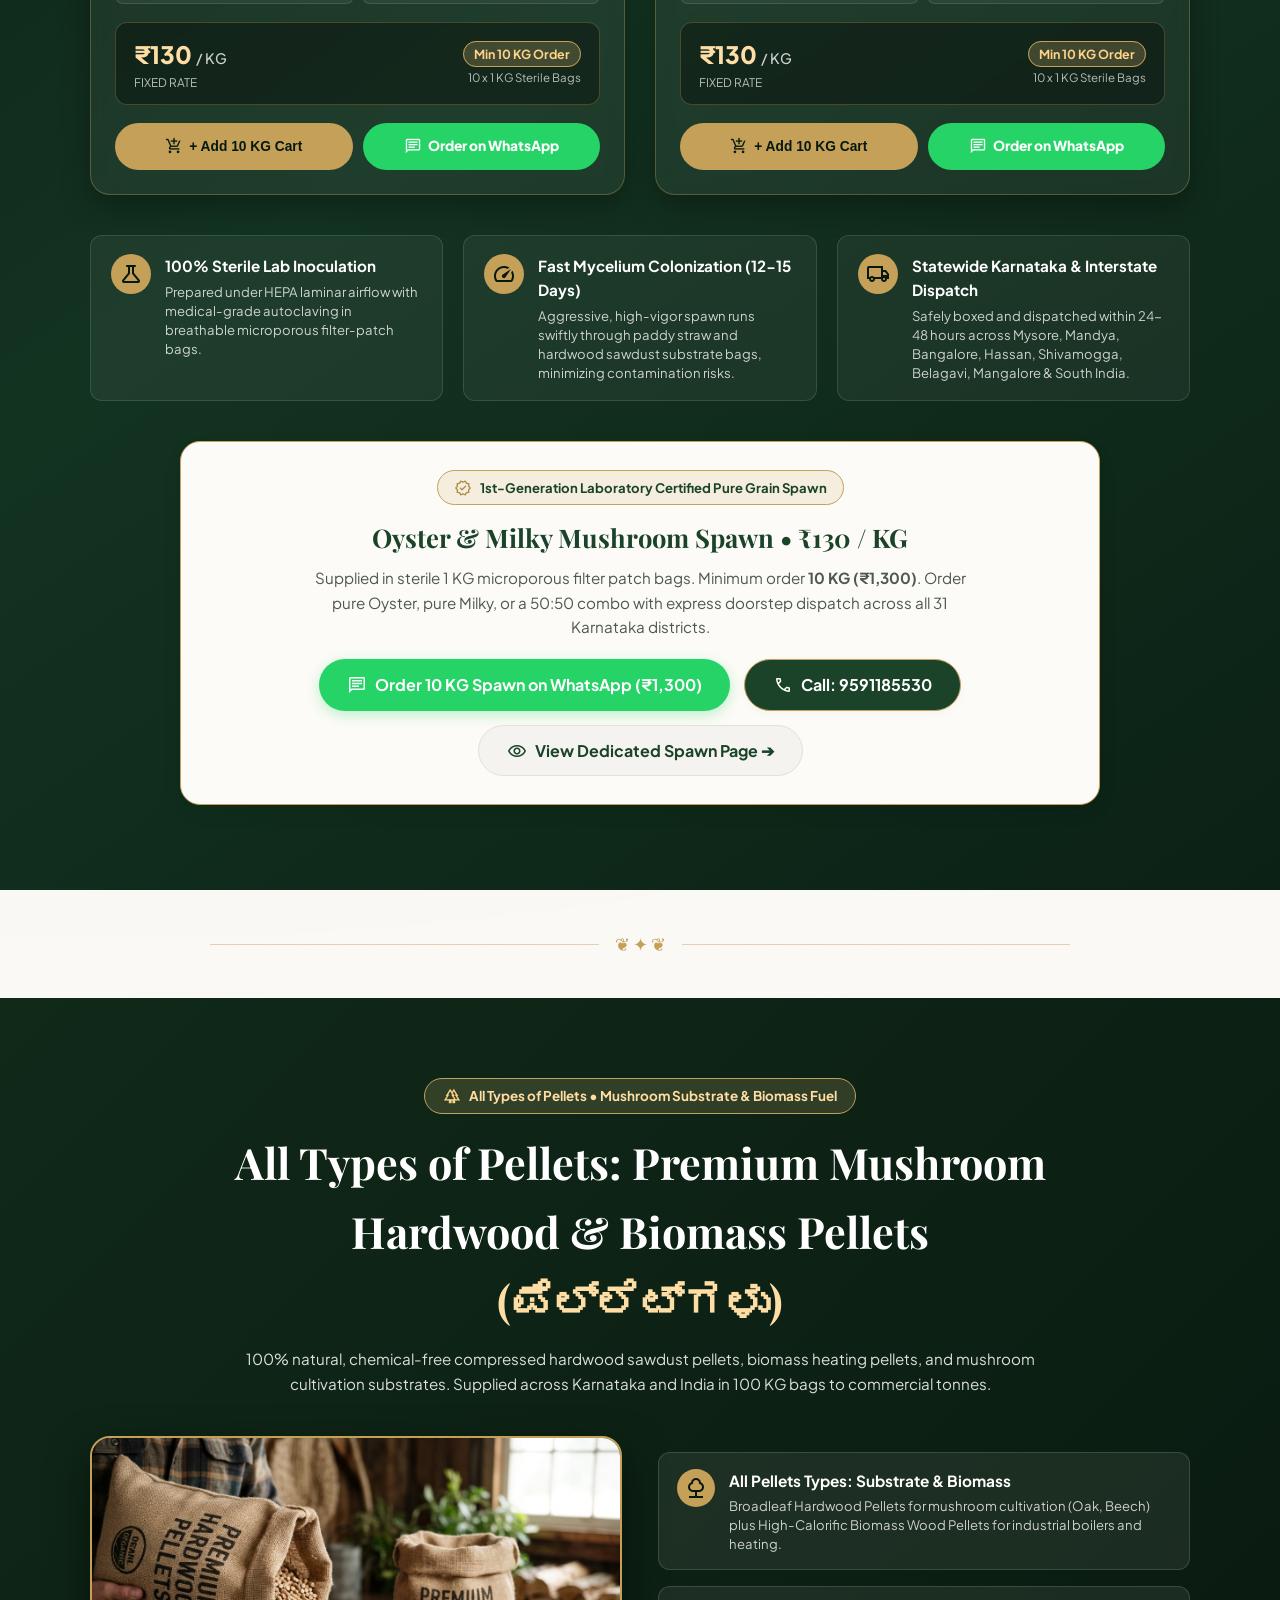
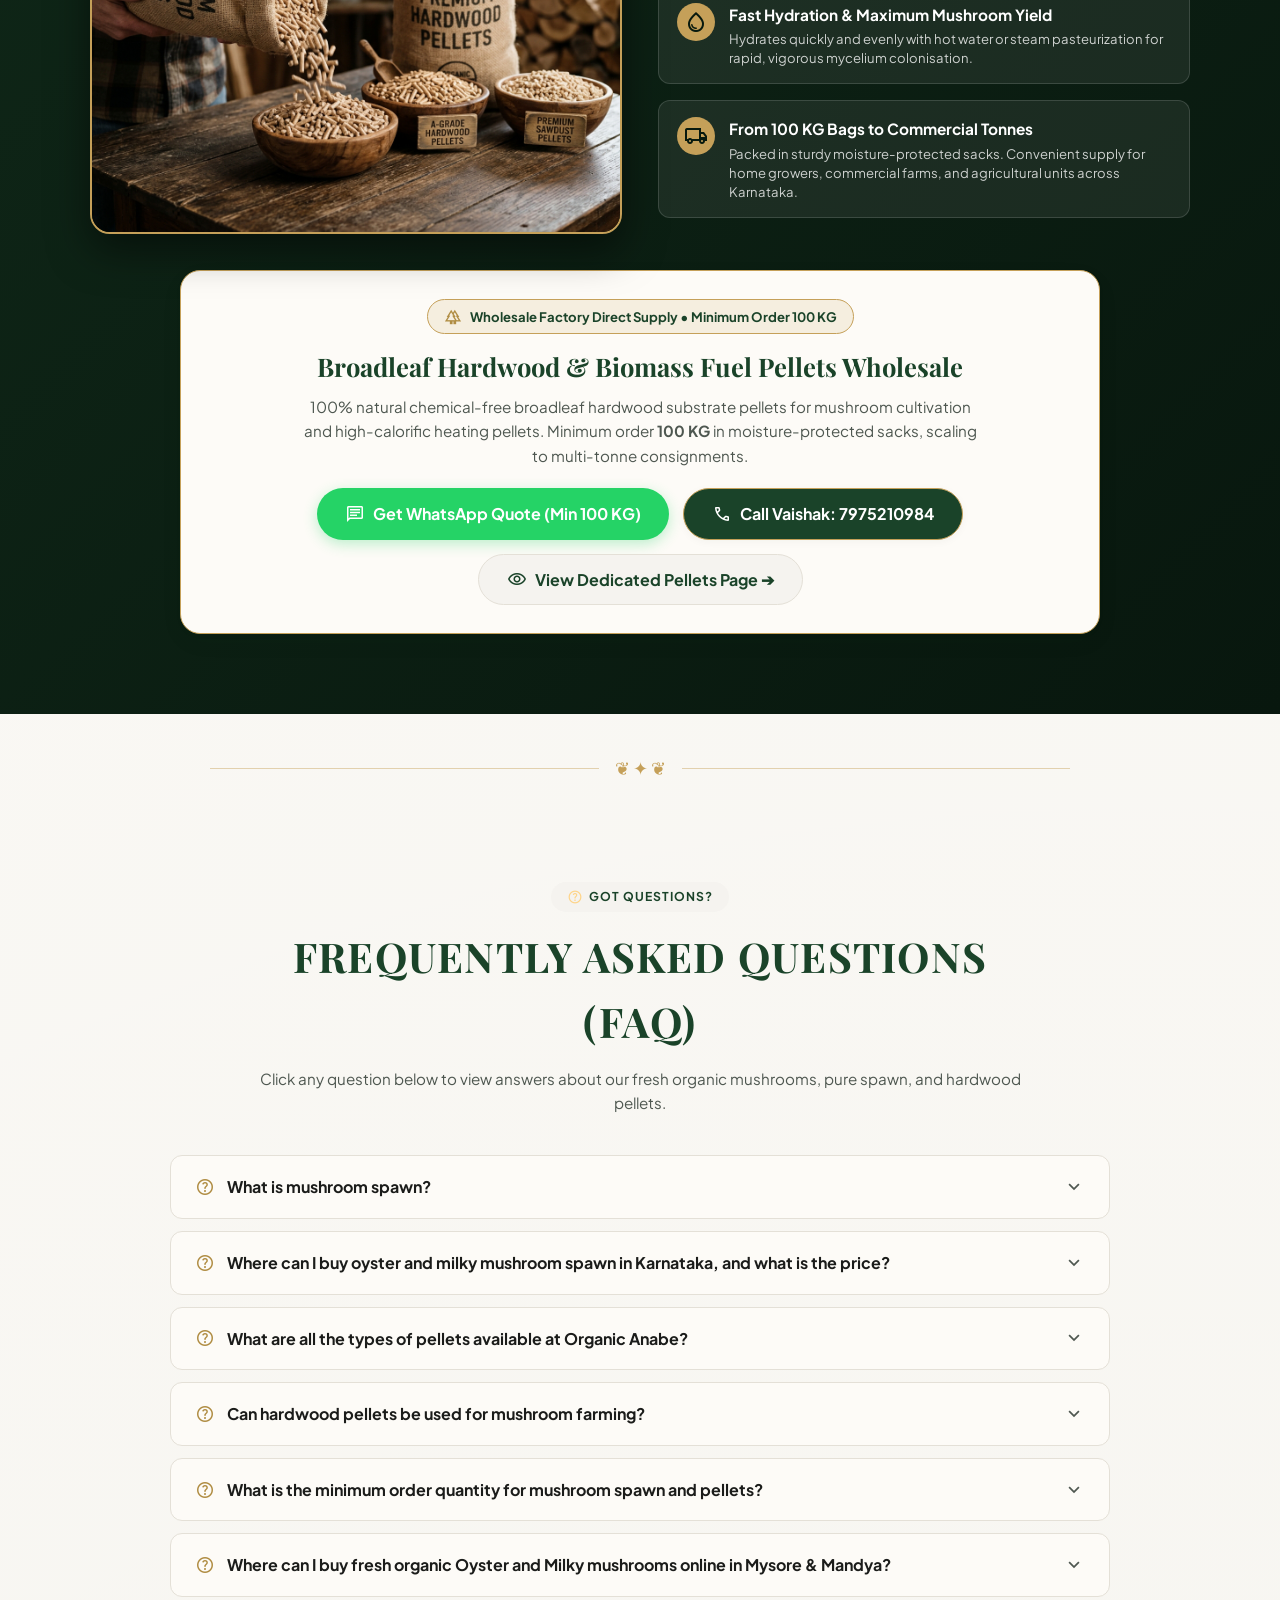
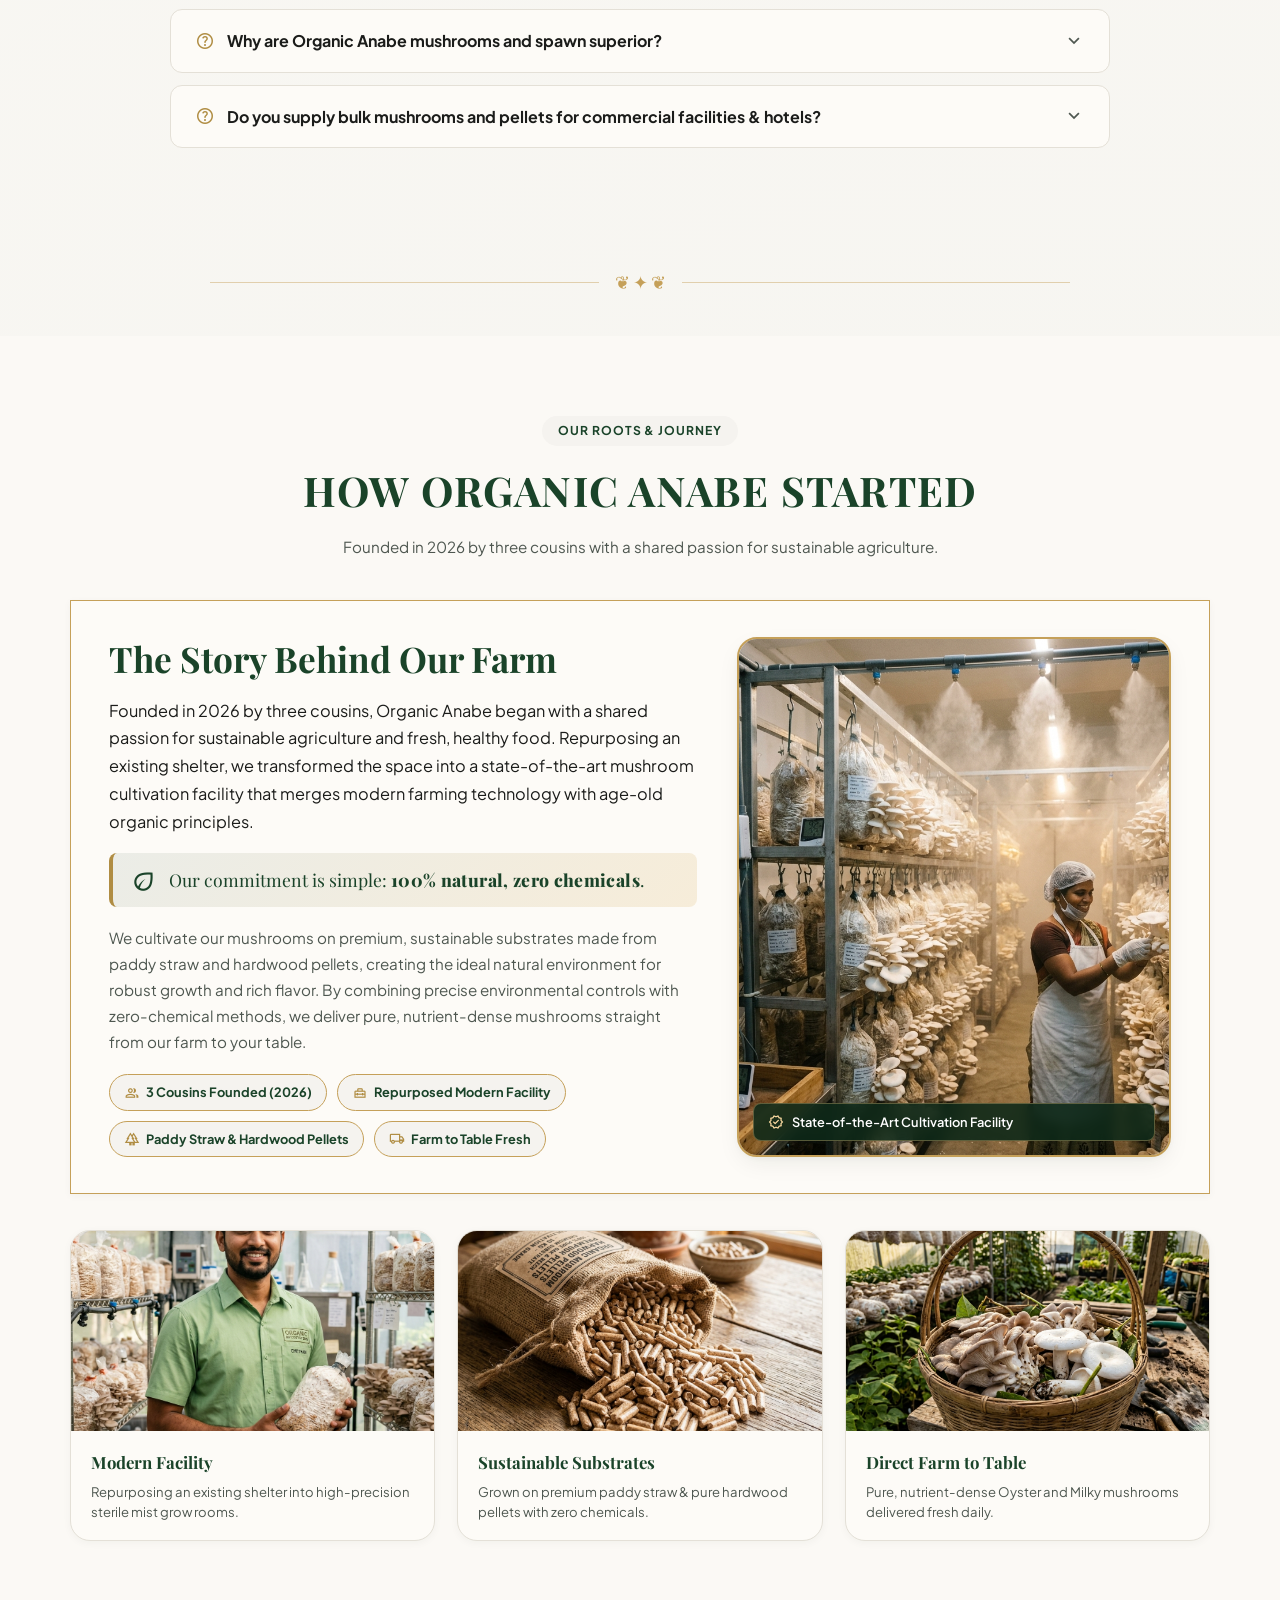
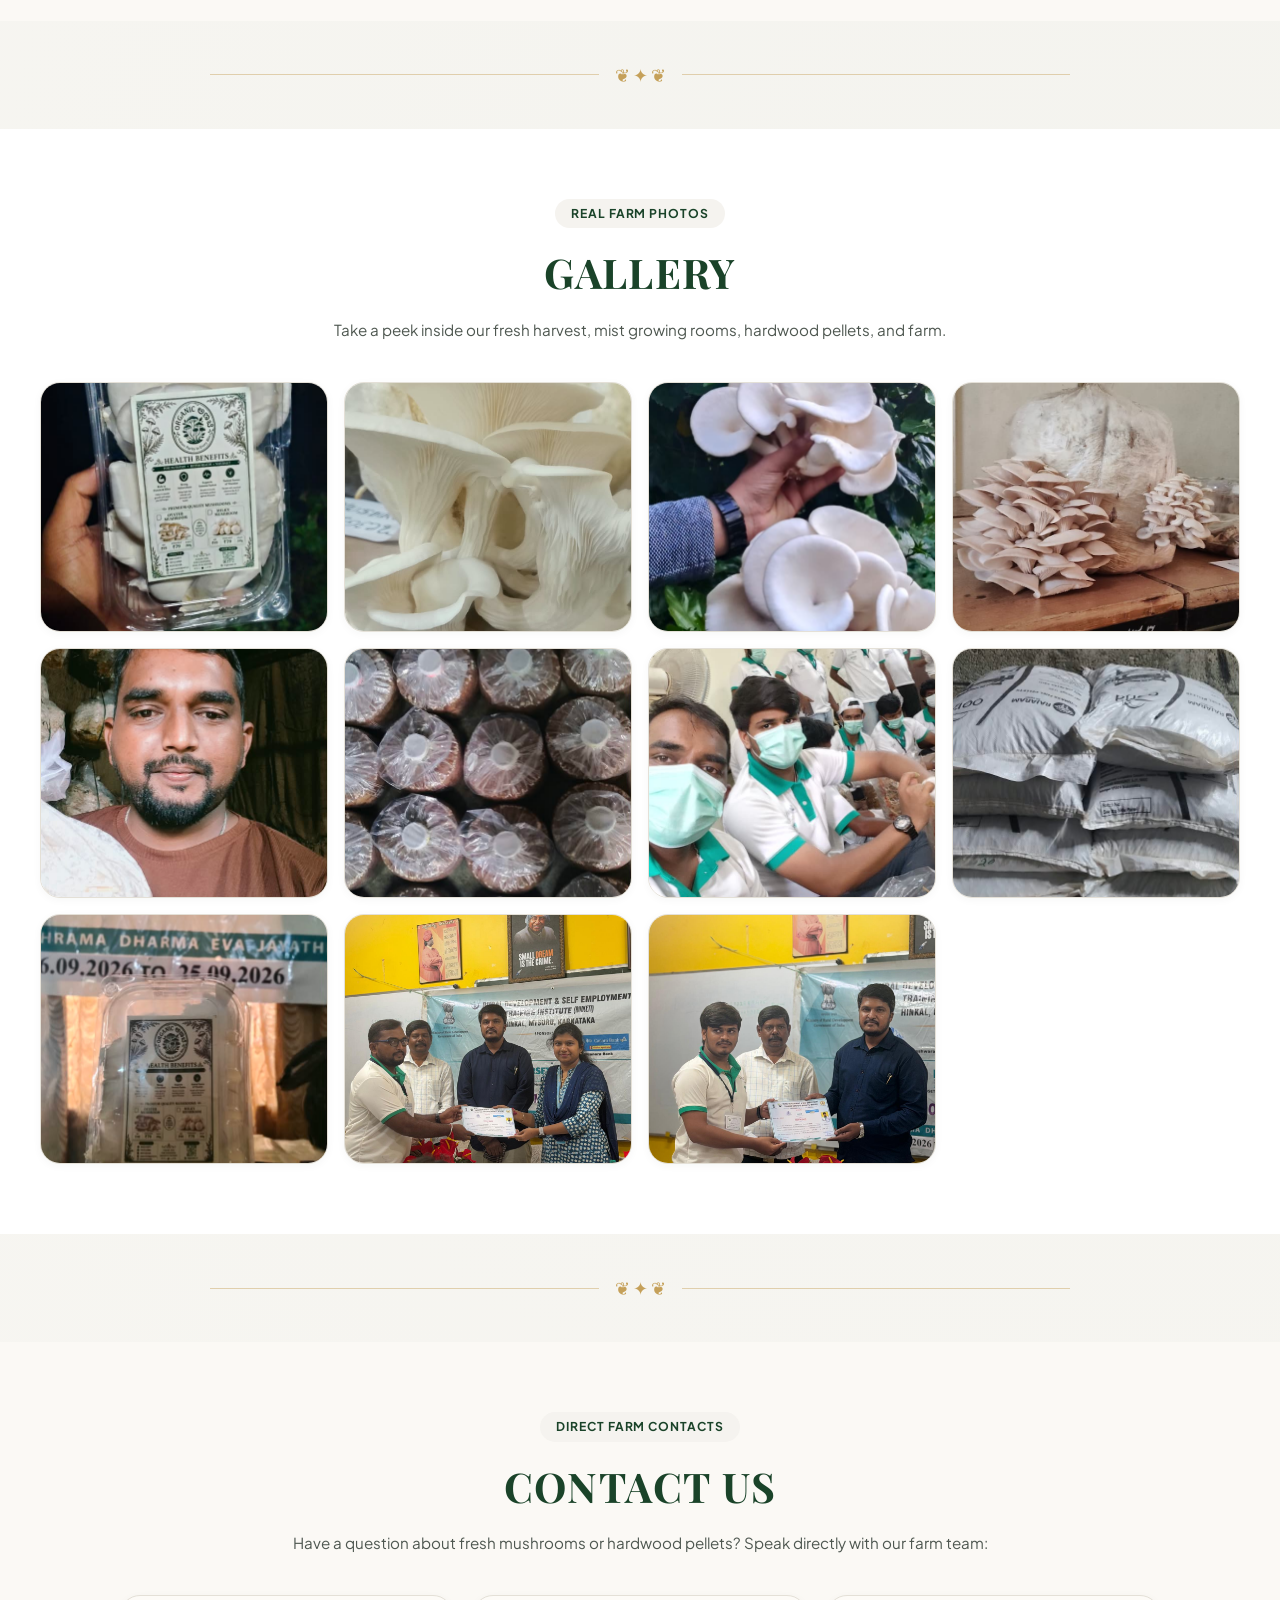
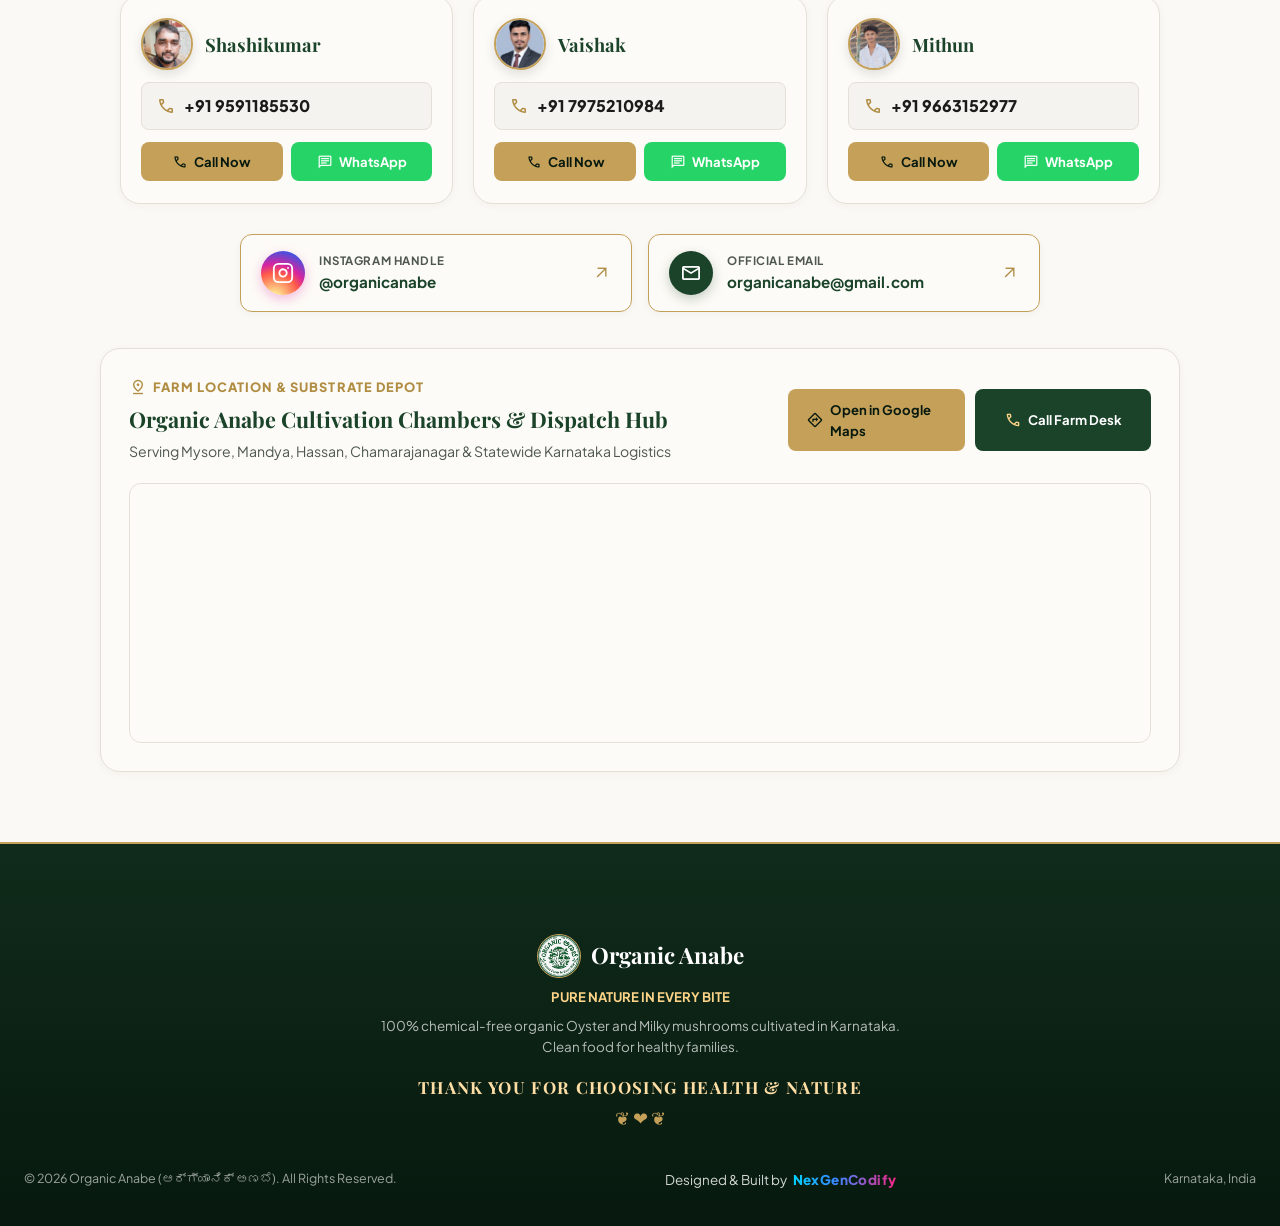
==== commit e45faee6: "Remove bulk calculators and replace with price/order banners, update pellet min order to 100kg, remo" ====
--- a/index.html
+++ b/index.html
@@ -364,8 +364,8 @@
       "@type": "Product",
       "name": "All Types of Pellets: Hardwood Sawdust & Biomass Pellets (ಪೆಲ್ಲೆಟ್‌ಗಳು)",
       "image": "https://organabe.in/assets/all_types_pellets.jpg",
-      "description": "100% pure broadleaf hardwood substrate pellets for mushroom cultivation and high-calorific biomass fuel wood pellets for industrial boilers. Available in 30 KG bags to bulk tonnes.",
-      "sku": "OA-PELLET-30KG",
+      "description": "100% pure broadleaf hardwood substrate pellets for mushroom cultivation and high-calorific biomass fuel wood pellets for industrial boilers. Available in 100 KG bags to bulk tonnes.",
+      "sku": "OA-PELLET-100KG",
       "brand": { "@type": "Brand", "name": "Organic Anabe" },
       "offers": {
         "@type": "Offer",
@@ -460,7 +460,7 @@
         "name": "What are all the types of pellets available at Organic Anabe?",
         "acceptedAnswer": {
           "@type": "Answer",
-          "text": "Organic Anabe supplies all types of pellets across Karnataka: 1) 100% pure chemical-free Broadleaf Hardwood Sawdust Pellets (Oak, Beech, Rubberwood) for gourmet mushroom cultivation substrates; 2) High-calorific Biomass Wood Fuel Pellets for industrial boilers, furnaces, and heating; and 3) High-density Sawdust Pellets for animal bedding and auxiliary combustion. Supplied from 30 KG trial bags up to multiple commercial tonnes."
+          "text": "Organic Anabe supplies all types of pellets across Karnataka: 1) 100% pure chemical-free Broadleaf Hardwood Sawdust Pellets (Oak, Beech, Rubberwood) for gourmet mushroom cultivation substrates; 2) High-calorific Biomass Wood Fuel Pellets for industrial boilers, furnaces, and heating; and 3) High-density Sawdust Pellets for animal bedding and auxiliary combustion. Supplied from 100 KG bags up to multiple commercial tonnes."
         }
       },
       {
@@ -477,7 +477,7 @@
         "name": "What is the minimum order quantity for mushroom spawn and pellets?",
         "acceptedAnswer": {
           "@type": "Answer",
-          "text": "For Mushroom Spawn (both Oyster and Milky varieties), the minimum order quantity is 10 KG (which can be split 50:50 between Oyster and Milky upon request). For Pellets, the minimum order quantity is 30 KG in heavy moisture-protected sacks, scaling up to commercial truckloads across Karnataka."
+          "text": "For Mushroom Spawn (both Oyster and Milky varieties), the minimum order quantity is 10 KG (which can be split 50:50 between Oyster and Milky upon request). For Pellets, the minimum order quantity is 100 KG in heavy moisture-protected sacks, scaling up to commercial truckloads across Karnataka."
         }
       },
       {
@@ -1124,138 +1124,32 @@
         </div>
       </div>
 
-      <!-- Interactive Mushroom Spawn Bulk Calculator -->
-      <div class="dist-calculator-box" id="spawn-calc-container">
-        <div class="pellet-calc-header">
-          <div class="dist-order-range-pill" style="display: inline-block;">
-            <span class="material-symbols-outlined" style="vertical-align: middle; font-size: 18px;">calculate</span>
-            Mushroom Spawn (₹130/KG • Min 10 KG) Calculator
-          </div>
-          <h3 class="pellet-calc-title">Instant Spawn Order & Substrate Estimator</h3>
-          <p class="pellet-calc-sub">
-            Select your required spawn quantity and variety to calculate total price, bags count, estimated substrate needed, and expected fresh mushroom yield.
-          </p>
-        </div>
-
-        <div class="pellet-calc-grid">
-          <!-- Left: Form -->
-          <div class="pellet-calc-form">
-            <div>
-              <label class="pellet-input-label">
-                <span class="material-symbols-outlined" style="font-size: 16px;">scale</span>
-                Select Spawn Quantity (Minimum 10 KG)
-              </label>
-              <div class="pellet-preset-chips" id="spawn-preset-chips">
-                <button type="button" class="pellet-chip-btn spawn-chip-btn active" data-qty="10">10 KG (Min Order)</button>
-                <button type="button" class="pellet-chip-btn spawn-chip-btn" data-qty="20">20 KG (20 Bags)</button>
-                <button type="button" class="pellet-chip-btn spawn-chip-btn" data-qty="30">30 KG (30 Bags)</button>
-                <button type="button" class="pellet-chip-btn spawn-chip-btn" data-qty="50">50 KG (Farm Pack)</button>
-                <button type="button" class="pellet-chip-btn spawn-chip-btn" data-qty="100">100 KG (Bulk)</button>
-                <button type="button" class="pellet-chip-btn spawn-chip-btn" data-qty="200">200 KG (Commercial)</button>
-              </div>
-              <div class="pellet-custom-qty-row">
-                <span style="font-size: 0.82rem; color: rgba(255,255,255,0.7);">Or Enter Exact Spawn KG:</span>
-                <input type="number" id="spawn-qty-input" class="pellet-qty-input" min="10" step="1" value="10" />
-                <span style="color: #ffffff; font-weight: 700; font-size: 0.9rem;">KG</span>
-              </div>
-            </div>
-
-            <div>
-              <label class="pellet-input-label" for="spawn-variety-select">
-                <span class="material-symbols-outlined" style="font-size: 16px;">spa</span>
-                Select Spawn Variety
-              </label>
-              <select id="spawn-variety-select" class="pellet-select">
-                <option value="Oyster Mushroom Spawn (Pleurotus ostreatus)">Oyster Mushroom Spawn (Pleurotus ostreatus / ಸಿಂಪಿ ಅಣಬೆ ಬೀಜ)</option>
-                <option value="Milky Mushroom Spawn (Calocybe indica)">Milky Mushroom Spawn (Calocybe indica / ಹಾಲು ಅಣಬೆ ಬೀಜ)</option>
-                <option value="50:50 Mixed (Half Oyster + Half Milky)">50:50 Mixed Combo (Half Oyster + Half Milky)</option>
-              </select>
-            </div>
-
-            <div>
-              <label class="pellet-input-label" for="spawn-district-select">
-                <span class="material-symbols-outlined" style="font-size: 16px;">location_on</span>
-                Select Karnataka Delivery District
-              </label>
-              <select id="spawn-district-select" class="pellet-select">
-                <option value="Mysuru">Mysuru (ಮೈಸೂರು)</option>
-                <option value="Mandya">Mandya (ಮಂಡ್ಯ)</option>
-                <option value="Bengaluru Urban">Bengaluru Urban (ಬೆಂಗಳೂರು ನಗರ)</option>
-                <option value="Bengaluru Rural">Bengaluru Rural (ಬೆಂಗಳೂರು ಗ್ರಾಮಾಂತರ)</option>
-                <option value="Hassan">Hassan (ಹಾಸನ)</option>
-                <option value="Chamarajanagar">Chamarajanagar (ಚಾಮರಾಜನಗರ)</option>
-                <option value="Shivamogga">Shivamogga (ಶಿವಮೊಗ್ಗ)</option>
-                <option value="Mangaluru / Dakshina Kannada">Mangaluru / Dakshina Kannada (ಮಂಗಳೂರು)</option>
-                <option value="Udupi">Udupi (ಉಡುಪಿ)</option>
-                <option value="Tumakuru">Tumakuru (ತುಮಕೂರು)</option>
-                <option value="Belagavi">Belagavi (ಬೆಳಗಾವಿ)</option>
-                <option value="Hubballi-Dharwad">Hubballi-Dharwad (ಹುಬ್ಬಳ್ಳಿ-ಧಾರವಾಡ)</option>
-                <option value="Davanagere">Davanagere (ದಾವಣಗೆರೆ)</option>
-                <option value="Ballari">Ballari (ಬಳ್ಳಾರಿ)</option>
-                <option value="Kalaburagi">Kalaburagi (ಕಲಬುರಗಿ)</option>
-                <option value="Other Karnataka / South India">Other Karnataka / South India</option>
-              </select>
-            </div>
-          </div>
-
-          <!-- Right: Summary Card -->
-          <div class="pellet-calc-result">
-            <div>
-              <div class="pellet-result-title">
-                <span class="material-symbols-outlined" style="font-size: 18px;">receipt_long</span>
-                Live Spawn Order Estimate
-              </div>
-              <div class="pellet-result-rows">
-                <div class="pellet-result-row">
-                  <span class="pellet-result-lbl">Spawn Volume:</span>
-                  <span class="pellet-result-val" id="calc-spawn-out-qty">10 KG</span>
-                </div>
-                <div class="pellet-result-row">
-                  <span class="pellet-result-lbl">Price Rate:</span>
-                  <span class="pellet-result-val" id="calc-spawn-out-rate" style="color: var(--secondary-light);">₹130 / KG</span>
-                </div>
-                <div class="pellet-result-row">
-                  <span class="pellet-result-lbl">Total Estimated Amount:</span>
-                  <span class="pellet-result-val" id="calc-spawn-out-total" style="color: var(--secondary-fixed); font-size: 1.15rem;">₹1,300</span>
-                </div>
-                <div class="pellet-result-row">
-                  <span class="pellet-result-lbl">Packaging:</span>
-                  <span class="pellet-result-val" id="calc-spawn-out-bags">10 x 1 KG Sterile Filter Bags</span>
-                </div>
-                <div class="pellet-result-row">
-                  <span class="pellet-result-lbl">Inoculates Substrate:</span>
-                  <span class="pellet-result-val" id="calc-spawn-out-substrate">~100 KG Straw / Pellets</span>
-                </div>
-                <div class="pellet-result-row">
-                  <span class="pellet-result-lbl">Est. Fresh Mushroom Yield:</span>
-                  <span class="pellet-result-val" id="calc-spawn-out-yield" style="color: var(--secondary-light);">~100 – 140 KG Fresh</span>
-                </div>
-                <div class="pellet-result-row" style="border-bottom: none;">
-                  <span class="pellet-result-lbl">Delivery Destination:</span>
-                  <span class="pellet-result-val" id="calc-spawn-out-dist">Mysuru, Karnataka</span>
-                </div>
-              </div>
-            </div>
-
-            <div class="pellet-calc-actions">
-              <button type="button" class="btn-pellet-wa-quote" id="btn-spawn-wa-calc">
-                <span class="material-symbols-outlined" style="font-size: 20px;">chat</span>
-                <span data-i18n="btn_spawn_quote">Order Mushroom Spawn on WhatsApp (₹130/KG)</span>
-              </button>
-              <a href="tel:9591185530" class="btn-pellet-call-quote">
-                <span class="material-symbols-outlined" style="font-size: 18px;">call</span>
-                <span>Call Spawn Specialist: 9591185530</span>
-              </a>
-            </div>
-          </div>
-        </div>
-      </div>
-
-      <div style="text-align: center; margin-top: 32px;">
-        <a href="spawn.html" class="btn-primary" style="display: inline-flex; align-items: center; gap: 8px; padding: 12px 28px; border-radius: var(--radius-full); text-decoration: none; font-weight: 700; background: var(--gradient-primary); color: #ffffff; box-shadow: var(--shadow-md);">
-          <span class="material-symbols-outlined">science</span>
-          <span>View Mushroom Spawn Varieties &amp; Details ➔</span>
-        </a>
+      <!-- Spawn Price & Direct Order Action Box -->
+      <div class="spawn-order-banner" style="max-width: 920px; margin: 36px auto 0; background: var(--surface-card); border: 1.5px solid var(--secondary); border-radius: var(--radius-xl); padding: 28px 32px; box-shadow: var(--shadow-md); text-align: center;">
+        <div style="display: inline-flex; align-items: center; gap: 8px; background: rgba(197, 160, 89, 0.15); border: 1px solid var(--secondary); padding: 6px 16px; border-radius: var(--radius-full); font-size: 0.82rem; font-weight: 700; color: var(--primary); margin-bottom: 12px;">
+          <span class="material-symbols-outlined" style="font-size: 18px; color: var(--secondary-hover);">verified</span>
+          <span>1st-Generation Laboratory Certified Pure Grain Spawn</span>
+        </div>
+        <h3 style="font-family: var(--font-serif); font-size: 1.6rem; color: var(--primary); margin-bottom: 8px;">
+          Oyster &amp; Milky Mushroom Spawn • ₹130 / KG
+        </h3>
+        <p style="font-size: 0.95rem; color: var(--text-muted); max-width: 680px; margin: 0 auto 20px;">
+          Supplied in sterile 1 KG microporous filter patch bags. Minimum order <strong>10 KG (₹1,300)</strong>. Order pure Oyster, pure Milky, or a 50:50 combo with express doorstep dispatch across all 31 Karnataka districts.
+        </p>
+        <div style="display: flex; gap: 14px; justify-content: center; flex-wrap: wrap;">
+          <a href="https://api.whatsapp.com/send?phone=919591185530&text=Hello%20Organic%20Anabe!%20I%20would%20like%20to%20order%20Mushroom%20Spawn%20(10%20KG%20@%20%E2%82%B9130/KG%20=%20%E2%82%B91,300).%20Please%20confirm%20dispatch." target="_blank" class="btn-primary" style="display: inline-flex; align-items: center; gap: 8px; padding: 12px 28px; border-radius: var(--radius-full); text-decoration: none; font-weight: 700; background: #25d366; color: #ffffff; box-shadow: 0 4px 14px rgba(37,211,102,0.3);">
+            <span class="material-symbols-outlined" style="font-size: 20px;">chat</span>
+            <span>Order 10 KG Spawn on WhatsApp (₹1,300)</span>
+          </a>
+          <a href="tel:9591185530" class="btn-primary" style="display: inline-flex; align-items: center; gap: 8px; padding: 12px 28px; border-radius: var(--radius-full); text-decoration: none; font-weight: 700; background: var(--primary); color: #ffffff; border: 1px solid var(--secondary); box-shadow: var(--shadow-sm);">
+            <span class="material-symbols-outlined" style="font-size: 20px;">call</span>
+            <span>Call: 9591185530</span>
+          </a>
+          <a href="spawn.html" class="btn-primary" style="display: inline-flex; align-items: center; gap: 8px; padding: 12px 28px; border-radius: var(--radius-full); text-decoration: none; font-weight: 700; background: var(--surface-low); color: var(--primary); border: 1px solid var(--surface-border);">
+            <span class="material-symbols-outlined" style="font-size: 20px;">visibility</span>
+            <span>View Dedicated Spawn Page ➔</span>
+          </a>
+        </div>
       </div>
     </section>
 
@@ -1277,7 +1171,7 @@
           All Types of Pellets: Premium Mushroom Hardwood & Biomass Pellets <span>(ಪೆಲ್ಲೆಟ್‌ಗಳು)</span>
         </h2>
         <p class="dist-desc" data-i18n="pellets_desc">
-          100% natural, chemical-free compressed hardwood sawdust pellets, biomass heating pellets, and mushroom cultivation substrates. Supplied across Karnataka and India in 30 KG bags to commercial tonnes.
+          100% natural, chemical-free compressed hardwood sawdust pellets, biomass heating pellets, and mushroom cultivation substrates. Supplied across Karnataka and India in 100 KG bags to commercial tonnes.
         </p>
       </div>
 
@@ -1317,7 +1211,7 @@
               <span class="material-symbols-outlined">local_shipping</span>
             </div>
             <div>
-              <div class="dist-perk-title" data-i18n="pellets_perk_3_title">From 30 KG Bags to Commercial Tonnes</div>
+              <div class="dist-perk-title" data-i18n="pellets_perk_3_title">From 100 KG Bags to Commercial Tonnes</div>
               <p class="dist-perk-desc" data-i18n="pellets_perk_3_desc">
                 Packed in sturdy moisture-protected sacks. Convenient supply for home growers, commercial farms, and agricultural units across Karnataka.
               </p>
@@ -1326,136 +1220,32 @@
         </div>
       </div>
 
-      <!-- Interactive Karnataka Hardwood Pellets Bulk Calculator -->
-      <div class="dist-calculator-box" id="pellet-calc-container">
-        <div class="pellet-calc-header">
-          <div class="dist-order-range-pill" style="display: inline-block;">
-            <span class="material-symbols-outlined" style="vertical-align: middle; font-size: 18px;">calculate</span>
-            Karnataka Hardwood Pellets Bulk Calculator
-          </div>
-          <h3 class="pellet-calc-title">Instant Wholesale Quote & Bag Estimator</h3>
-          <p class="pellet-calc-sub">
-            Select your required volume and delivery district in Karnataka to calculate bag packaging, estimated mushroom yield, and request an instant dispatch quote.
-          </p>
-        </div>
-
-        <div class="pellet-calc-grid">
-          <!-- Left: User Selection Form -->
-          <div class="pellet-calc-form">
-            <div>
-              <label class="pellet-input-label">
-                <span class="material-symbols-outlined" style="font-size: 16px;">scale</span>
-                Select Order Quantity (Min 30 KG)
-              </label>
-              <div class="pellet-preset-chips" id="pellet-preset-chips">
-                <button type="button" class="pellet-chip-btn active" data-qty="30">30 KG (1 Bag)</button>
-                <button type="button" class="pellet-chip-btn" data-qty="60">60 KG (2 Bags)</button>
-                <button type="button" class="pellet-chip-btn" data-qty="150">150 KG (5 Bags)</button>
-                <button type="button" class="pellet-chip-btn" data-qty="500">500 KG (0.5 Tonne)</button>
-                <button type="button" class="pellet-chip-btn" data-qty="1000">1000 KG (1 Tonne)</button>
-                <button type="button" class="pellet-chip-btn" data-qty="3000">3000 KG (Truckload)</button>
-              </div>
-              <div class="pellet-custom-qty-row">
-                <span style="font-size: 0.82rem; color: rgba(255,255,255,0.7);">Or Enter Exact KG:</span>
-                <input type="number" id="pellet-qty-input" class="pellet-qty-input" min="30" step="10" value="30" />
-                <span style="color: #ffffff; font-weight: 700; font-size: 0.9rem;">KG</span>
-              </div>
-            </div>
-
-            <div>
-              <label class="pellet-input-label" for="pellet-district-select">
-                <span class="material-symbols-outlined" style="font-size: 16px;">location_on</span>
-                Select Karnataka Delivery District
-              </label>
-              <select id="pellet-district-select" class="pellet-select">
-                <option value="Mysuru">Mysuru (ಮೈಸೂರು)</option>
-                <option value="Mandya">Mandya (ಮಂಡ್ಯ)</option>
-                <option value="Bengaluru Urban">Bengaluru Urban (ಬೆಂಗಳೂರು ನಗರ)</option>
-                <option value="Bengaluru Rural">Bengaluru Rural (ಬೆಂಗಳೂರು ಗ್ರಾಮಾಂತರ)</option>
-                <option value="Hassan">Hassan (ಹಾಸನ)</option>
-                <option value="Chamarajanagar">Chamarajanagar (ಚಾಮರಾಜನಗರ)</option>
-                <option value="Shivamogga">Shivamogga (ಶಿವಮೊಗ್ಗ)</option>
-                <option value="Mangaluru / Dakshina Kannada">Mangaluru / Dakshina Kannada (ಮಂಗಳೂರು)</option>
-                <option value="Udupi">Udupi (ಉಡುಪಿ)</option>
-                <option value="Tumakuru">Tumakuru (ತುಮಕೂರು)</option>
-                <option value="Belagavi">Belagavi (ಬೆಳಗಾವಿ)</option>
-                <option value="Hubballi-Dharwad">Hubballi-Dharwad (ಹುಬ್ಬಳ್ಳಿ-ಧಾರವಾಡ)</option>
-                <option value="Davanagere">Davanagere (ದಾವಣಗೆರೆ)</option>
-                <option value="Ballari">Ballari (ಬಳ್ಳಾರಿ)</option>
-                <option value="Kalaburagi">Kalaburagi (ಕಲಬುರಗಿ)</option>
-                <option value="Other Karnataka District">Other Karnataka District</option>
-              </select>
-            </div>
-
-            <div>
-              <label class="pellet-input-label" for="pellet-variety-select">
-                <span class="material-symbols-outlined" style="font-size: 16px;">spa</span>
-                Select Pellets Type &amp; Intended Use
-              </label>
-              <select id="pellet-variety-select" class="pellet-select">
-                <option value="Mushroom Substrate Hardwood Pellets (Pure Oak/Beech)">Mushroom Cultivation Hardwood Pellets (Pure Oak &amp; Beech)</option>
-                <option value="Biomass Wood Fuel Pellets (Boilers & Heating)">Biomass Wood Fuel Pellets (Clean Boiler &amp; Industrial Heating)</option>
-                <option value="Pure Sawdust Pellets (Commercial Tonnes)">Pure Compressed Sawdust Pellets (Bulk Commercial Tonnes)</option>
-                <option value="Oyster & Milky Substrate Pellets">Oyster &amp; Milky Mushroom Substrate Pellets</option>
-                <option value="Shiitake / King Oyster Hardwood Pellets">Shiitake, King Oyster &amp; Lion's Mane Hardwood Pellets</option>
-              </select>
-            </div>
-          </div>
-
-          <!-- Right: Live Dynamic Summary & WhatsApp Quote CTA -->
-          <div class="pellet-calc-result">
-            <div>
-              <div class="pellet-result-title">
-                <span class="material-symbols-outlined" style="font-size: 18px;">receipt_long</span>
-                Live Order Specification
-              </div>
-              <div class="pellet-result-rows">
-                <div class="pellet-result-row">
-                  <span class="pellet-result-lbl">Order Volume:</span>
-                  <span class="pellet-result-val" id="calc-out-qty">30 KG</span>
-                </div>
-                <div class="pellet-result-row">
-                  <span class="pellet-result-lbl">Packaging:</span>
-                  <span class="pellet-result-val" id="calc-out-bags">1 x 30 KG Heavy Sack</span>
-                </div>
-                <div class="pellet-result-row">
-                  <span class="pellet-result-lbl">Substrate Composition:</span>
-                  <span class="pellet-result-val">100% Pure Hardwood (0% Chemicals)</span>
-                </div>
-                <div class="pellet-result-row">
-                  <span class="pellet-result-lbl">Est. Fresh Mushroom Yield:</span>
-                  <span class="pellet-result-val" id="calc-out-yield" style="color: var(--secondary-light);">~45 – 60 KG Fresh</span>
-                </div>
-                <div class="pellet-result-row">
-                  <span class="pellet-result-lbl">Destination District:</span>
-                  <span class="pellet-result-val" id="calc-out-dist">Mysuru, Karnataka</span>
-                </div>
-                <div class="pellet-result-row" style="border-bottom: none;">
-                  <span class="pellet-result-lbl">Logistics Dispatch:</span>
-                  <span class="pellet-result-val">Statewide Express Transport</span>
-                </div>
-              </div>
-            </div>
-
-            <div class="pellet-calc-actions">
-              <button type="button" class="btn-pellet-wa-quote" id="btn-pellet-wa-calc">
-                <span class="material-symbols-outlined" style="font-size: 20px;">chat</span>
-                <span>Get Instant Quote via WhatsApp</span>
-              </button>
-              <a href="tel:7975210984" class="btn-pellet-call-quote">
-                <span class="material-symbols-outlined" style="font-size: 18px;">call</span>
-                <span>Call Vaishak (Bulk Line): 7975210984</span>
-              </a>
-            </div>
-          </div>
-        </div>
-      </div>
-
-      <div style="text-align: center; margin-top: 32px;">
-        <a href="pellets.html" class="btn-primary" style="display: inline-flex; align-items: center; gap: 8px; padding: 12px 28px; border-radius: var(--radius-full); text-decoration: none; font-weight: 700; background: var(--gradient-primary); color: #ffffff; box-shadow: var(--shadow-md);">
-          <span class="material-symbols-outlined">forest</span>
-          <span>View All Types of Pellets &amp; Bulk Supply ➔</span>
-        </a>
+      <!-- Pellets Price & Direct Order Action Box -->
+      <div class="pellet-order-banner" style="max-width: 920px; margin: 36px auto 0; background: var(--surface-card); border: 1.5px solid var(--secondary); border-radius: var(--radius-xl); padding: 28px 32px; box-shadow: var(--shadow-md); text-align: center;">
+        <div style="display: inline-flex; align-items: center; gap: 8px; background: rgba(197, 160, 89, 0.15); border: 1px solid var(--secondary); padding: 6px 16px; border-radius: var(--radius-full); font-size: 0.82rem; font-weight: 700; color: var(--primary); margin-bottom: 12px;">
+          <span class="material-symbols-outlined" style="font-size: 18px; color: var(--secondary-hover);">forest</span>
+          <span>Wholesale Factory Direct Supply • Minimum Order 100 KG</span>
+        </div>
+        <h3 style="font-family: var(--font-serif); font-size: 1.6rem; color: var(--primary); margin-bottom: 8px;">
+          Broadleaf Hardwood &amp; Biomass Fuel Pellets Wholesale
+        </h3>
+        <p style="font-size: 0.95rem; color: var(--text-muted); max-width: 680px; margin: 0 auto 20px;">
+          100% natural chemical-free broadleaf hardwood substrate pellets for mushroom cultivation and high-calorific heating pellets. Minimum order <strong>100 KG</strong> in moisture-protected sacks, scaling to multi-tonne consignments.
+        </p>
+        <div style="display: flex; gap: 14px; justify-content: center; flex-wrap: wrap;">
+          <a href="https://api.whatsapp.com/send?phone=917975210984&text=Hello%20Vaishak!%20I%20need%20a%20quotation%20for%20Pellets%20(Minimum%20100%20KG)." target="_blank" class="btn-primary" style="display: inline-flex; align-items: center; gap: 8px; padding: 12px 28px; border-radius: var(--radius-full); text-decoration: none; font-weight: 700; background: #25d366; color: #ffffff; box-shadow: 0 4px 14px rgba(37,211,102,0.3);">
+            <span class="material-symbols-outlined" style="font-size: 20px;">chat</span>
+            <span>Get WhatsApp Quote (Min 100 KG)</span>
+          </a>
+          <a href="tel:7975210984" class="btn-primary" style="display: inline-flex; align-items: center; gap: 8px; padding: 12px 28px; border-radius: var(--radius-full); text-decoration: none; font-weight: 700; background: var(--primary); color: #ffffff; border: 1px solid var(--secondary); box-shadow: var(--shadow-sm);">
+            <span class="material-symbols-outlined" style="font-size: 20px;">call</span>
+            <span>Call Vaishak: 7975210984</span>
+          </a>
+          <a href="pellets.html" class="btn-primary" style="display: inline-flex; align-items: center; gap: 8px; padding: 12px 28px; border-radius: var(--radius-full); text-decoration: none; font-weight: 700; background: var(--surface-low); color: var(--primary); border: 1px solid var(--surface-border);">
+            <span class="material-symbols-outlined" style="font-size: 20px;">visibility</span>
+            <span>View Dedicated Pellets Page ➔</span>
+          </a>
+        </div>
       </div>
     </section>
 
@@ -1466,211 +1256,142 @@
       <div class="divider-line"></div>
     </div>
 
-    <!-- 4B. LOCAL DELIVERY COVERAGE & KARNATAKA LOGISTICS (MYSORE, MANDYA, HASSAN, CHAMARAJANAGAR & KARNATAKA) -->
-    <section class="coverage-seo-section" id="coverage">
+    <!-- 4B. FREQUENTLY ASKED QUESTIONS (DROPDOWN ACCORDION) -->
+    <section class="faq-section" id="faq">
       <div class="section-header-center">
         <div class="botanical-badge">
-          <span class="material-symbols-outlined" style="font-size: 16px; color: var(--secondary-light); vertical-align: middle;">local_shipping</span>
-          <span data-i18n="coverage_badge">🌱 Fresh Delivery & Statewide Supply</span>
-        </div>
-        <h2 class="section-title" data-i18n="coverage_title">
-          Fresh Mushroom Delivery & Karnataka Pellets Logistics
+          <span class="material-symbols-outlined" style="font-size: 16px; color: var(--secondary-light); vertical-align: middle;">help</span>
+          <span data-i18n="faq_badge">Got Questions?</span>
+        </div>
+        <h2 class="section-title" data-i18n="faq_title">
+          Frequently Asked Questions (FAQ)
         </h2>
-        <p style="font-size: 0.95rem; color: var(--text-muted); max-width: 780px; margin: 0 auto;" data-i18n="coverage_subtitle">
-          Daily farm harvest delivered exclusively across Mysore &amp; Mandya only • Statewide supply of mushroom spawn and hardwood pellets across all 31 Karnataka districts.
+        <p style="font-size: 0.95rem; color: var(--text-muted); max-width: 780px; margin: 0 auto;" data-i18n="faq_subtitle">
+          Click any question below to view answers about our fresh organic mushrooms, pure spawn, and hardwood pellets.
         </p>
       </div>
 
-      <div class="coverage-grid">
-        <!-- Card 1: Fresh Mushroom Local Delivery (Mysore & Mandya ONLY) -->
-        <div class="coverage-card">
-          <div class="coverage-card-badge">
-            <span class="material-symbols-outlined" style="font-size: 16px;">wb_twilight</span>
-            <span data-i18n="cov_card1_badge">Daily Morning Harvest • Mysore &amp; Mandya Only</span>
-          </div>
-          <h3 class="coverage-card-title" data-i18n="cov_card1_title">
-            Fresh Oyster &amp; Milky Mushrooms (Exclusively Mysore &amp; Mandya)
-          </h3>
-          <p class="coverage-card-desc" data-i18n="cov_card1_desc">
-            Direct farm-to-doorstep delivery harvested fresh every morning at 5:30 AM without cold storage delays or chemical preservatives. Delivered exclusively within Mysore and Mandya to guarantee 100% same-day harvest freshness. Orders outside Mysore &amp; Mandya cannot be fulfilled for fresh produce.
-          </p>
-
-          <div class="coverage-locations-list">
-            <div class="coverage-location-item">
-              <span class="material-symbols-outlined">location_on</span>
-              <div>
-                <strong>Mysore (ಮೈಸೂರು) - Exclusive Delivery:</strong> Daily morning doorstep delivery across Vijayanagar, Kuvempunagar, Saraswathipuram, Gokulam, Jayalakshmipuram, JP Nagar, Hebbal, Bannimantap, and all city limits.
-              </div>
-            </div>
-            <div class="coverage-location-item">
-              <span class="material-symbols-outlined">location_on</span>
-              <div>
-                <strong>Mandya (ಮಂಡ್ಯ) - Exclusive Delivery:</strong> Daily farm-fresh delivery to Mandya city, Maddur, Srirangapatna, Pandavapura, and Malavalli.
-              </div>
-            </div>
-            <div class="coverage-location-item" style="background: rgba(254, 212, 136, 0.1); padding: 10px 14px; border-radius: var(--radius-sm); border-left: 3px solid var(--secondary);">
-              <span class="material-symbols-outlined" style="color: var(--secondary-light);">info</span>
-              <div style="font-size: 0.85rem; color: var(--text-secondary);">
-                <strong>Outside Mysore &amp; Mandya?</strong> Fresh mushrooms are not delivered to other districts to preserve freshness. However, <strong>Mushroom Spawn (₹130/KG)</strong> and <strong>Pellets</strong> are delivered statewide across all 31 Karnataka districts!
-              </div>
-            </div>
-          </div>
-
-          <div class="coverage-action-row">
-            <a href="https://api.whatsapp.com/send?phone=919591185530&text=Hello%20Organic%20Anabe!%20I%20would%20like%20to%20order%20Fresh%20Mushrooms%20for%20delivery." target="_blank" class="btn-contact-action-wa" style="text-decoration: none;">
-              <span class="material-symbols-outlined" style="font-size: 18px;">chat</span>
-              <span>Order Fresh Mushrooms via WhatsApp</span>
-            </a>
-            <a href="tel:9591185530" class="btn-contact-action-call" style="text-decoration: none;">
-              <span class="material-symbols-outlined" style="font-size: 18px;">call</span>
-              <span>Call: 9591185530</span>
-            </a>
-          </div>
-        </div>
-
-        <!-- Card 2: Hardwood Pellets Karnataka Statewide -->
-        <div class="coverage-card">
-          <div class="coverage-card-badge">
-            <span class="material-symbols-outlined" style="font-size: 16px;">forest</span>
-            <span data-i18n="cov_card2_badge">Statewide Substrate Logistics</span>
-          </div>
-          <h3 class="coverage-card-title" data-i18n="cov_card2_title">
-            Mushroom Hardwood Pellets (All Karnataka)
-          </h3>
-          <p class="coverage-card-desc" data-i18n="cov_card2_desc">
-            100% natural compressed hardwood sawdust pellets for mushroom cultivation. Fast dispatch from Min 30 KG trial sacks to multiple commercial tonnes across all Karnataka districts.
-          </p>
-
-          <div class="coverage-locations-list">
-            <div class="coverage-location-item">
-              <span class="material-symbols-outlined">local_shipping</span>
-              <div>
-                <strong>All 31 Karnataka Districts:</strong> Bengaluru, Mysuru, Mandya, Hassan, Chamarajanagar, Shivamogga, Belagavi, Mangaluru, Tumakuru, Hubballi-Dharwad, Udupi, Davanagere, Ballari, and Kalaburagi.
-              </div>
-            </div>
-            <div class="coverage-location-item">
-              <span class="material-symbols-outlined">eco</span>
-              <div>
-                <strong>Pure Broadleaf Hardwood:</strong> Clean sawdust from oak, beech, and broadleaf hardwoods. 100% free from resinous softwoods, glues, and toxic chemicals.
-              </div>
-            </div>
-            <div class="coverage-location-item">
-              <span class="material-symbols-outlined">inventory_2</span>
-              <div>
-                <strong>Commercial Scale:</strong> Available in 30 KG heavy-duty moisture-barrier bags, 500 KG grower pallets, and multi-tonne truck consignments.
-              </div>
-            </div>
-            <div class="coverage-location-item">
-              <span class="material-symbols-outlined">verified</span>
-              <div>
-                <strong>Substrate Suitability:</strong> Ideal for high-yield Oyster, Shiitake, King Oyster, Lion's Mane, and Milky mushroom growing.
-              </div>
-            </div>
-          </div>
-
-          <div class="coverage-action-row">
-            <a href="https://api.whatsapp.com/send?phone=919591185530&text=Hello%20Organic%20Anabe!%20I%20would%20like%20a%20quote%20for%20Mushroom%20Hardwood%20Pellets%20(Karnataka)." target="_blank" class="btn-contact-action-wa" style="text-decoration: none;">
-              <span class="material-symbols-outlined" style="font-size: 18px;">chat</span>
-              <span>Get Pellets Quote on WhatsApp</span>
-            </a>
-            <a href="tel:7975210984" class="btn-contact-action-call" style="text-decoration: none;">
-              <span class="material-symbols-outlined" style="font-size: 18px;">call</span>
-              <span>Bulk Line: 7975210984</span>
-            </a>
-          </div>
-        </div>
-      </div>
-
-      <!-- GOOGLE-FRIENDLY LOCAL SEO FAQ ACCORDION -->
-      <div class="seo-faq-wrap">
-        <h3 class="seo-faq-title" data-i18n="faq_title">
-          Frequently Asked Questions (FAQ) • Karnataka Mushroom & Pellets Guide
-        </h3>
-        <div class="seo-faq-grid">
-          <div class="seo-faq-item">
-            <div class="seo-faq-q">
+      <div class="faq-accordion-wrap">
+        <!-- Item 1 -->
+        <details class="faq-accordion-item" name="faq">
+          <summary class="faq-accordion-summary">
+            <div class="faq-q-text">
               <span class="material-symbols-outlined">help</span>
               <span>What is mushroom spawn?</span>
             </div>
-            <p class="seo-faq-a">
-              Mushroom spawn is the biological seed (pure mycelium cultured on sterilized grain) used to inoculate growing substrates. Organic Anabe supplies certified 1st-generation laboratory Oyster and Milky spawn across Karnataka at ₹130/KG (Min 10 KG).
-            </p>
-          </div>
-
-          <div class="seo-faq-item">
-            <div class="seo-faq-q">
+            <span class="material-symbols-outlined faq-chevron">expand_more</span>
+          </summary>
+          <div class="faq-accordion-content">
+            <p>Mushroom spawn is the biological seed (pure mycelium cultured on sterilized grain) used to inoculate growing substrates. Organic Anabe supplies certified 1st-generation laboratory Oyster and Milky spawn across Karnataka at ₹130/KG (Min 10 KG).</p>
+          </div>
+        </details>
+
+        <!-- Item 2 -->
+        <details class="faq-accordion-item" name="faq">
+          <summary class="faq-accordion-summary">
+            <div class="faq-q-text">
               <span class="material-symbols-outlined">help</span>
-              <span>Where can I buy oyster mushroom spawn and milky mushroom spawn in Karnataka, and what is the price?</span>
-            </div>
-            <p class="seo-faq-a">
-              You can buy 1st-generation laboratory-certified <strong>Oyster Mushroom Spawn</strong> (<em>Pleurotus ostreatus</em>) and <strong>Milky Mushroom Spawn</strong> (<em>Calocybe indica</em>) directly from Organic Anabe (ಆರ್ಗ್ಯಾನಿಕ್ ಅಣಬೆ). Both varieties are priced at <strong>₹130 per KG</strong> with a 10 KG minimum order quantity (MOQ). Packed in microporous 0.2-micron filter bags and delivered statewide across Mysuru, Bengaluru, Mandya, Hassan, and all 31 districts.
-            </p>
-          </div>
-
-          <div class="seo-faq-item">
-            <div class="seo-faq-q">
+              <span>Where can I buy oyster and milky mushroom spawn in Karnataka, and what is the price?</span>
+            </div>
+            <span class="material-symbols-outlined faq-chevron">expand_more</span>
+          </summary>
+          <div class="faq-accordion-content">
+            <p>You can buy 1st-generation laboratory-certified <strong>Oyster Mushroom Spawn</strong> (<em>Pleurotus ostreatus</em>) and <strong>Milky Mushroom Spawn</strong> (<em>Calocybe indica</em>) directly from Organic Anabe (ಆರ್ಗ್ಯಾನಿಕ್ ಅಣಬೆ). Both varieties are priced at <strong>₹130 per KG</strong> with a 10 KG minimum order quantity (MOQ). Packed in microporous 0.2-micron filter bags and delivered statewide across Mysuru, Bengaluru, Mandya, Hassan, and all 31 districts.</p>
+          </div>
+        </details>
+
+        <!-- Item 3 -->
+        <details class="faq-accordion-item" name="faq">
+          <summary class="faq-accordion-summary">
+            <div class="faq-q-text">
               <span class="material-symbols-outlined">help</span>
               <span>What are all the types of pellets available at Organic Anabe?</span>
             </div>
-            <p class="seo-faq-a">
-              Organic Anabe manufactures and distributes all types of <strong>pellets</strong>: 1) 100% natural Broadleaf Hardwood Sawdust Pellets (Oak, Beech) for gourmet mushroom cultivation substrates; 2) High-calorific Biomass Fuel Wood Pellets (~4,500 kcal/kg) for industrial boilers, furnaces, and heating; and 3) Screened Mixed Sawdust Pellets. Available in 30 KG bags, 500 KG jumbo bags, and commercial metric tonne truckloads.
-            </p>
-          </div>
-
-          <div class="seo-faq-item">
-            <div class="seo-faq-q">
+            <span class="material-symbols-outlined faq-chevron">expand_more</span>
+          </summary>
+          <div class="faq-accordion-content">
+            <p>Organic Anabe manufactures and distributes all types of <strong>pellets</strong>: 1) 100% natural Broadleaf Hardwood Sawdust Pellets (Oak, Beech) for gourmet mushroom cultivation substrates; 2) High-calorific Biomass Fuel Wood Pellets (~4,500 kcal/kg) for industrial boilers, furnaces, and heating; and 3) Screened Mixed Sawdust Pellets. Available in 100 KG bags, 500 KG jumbo bags, and commercial metric tonne truckloads.</p>
+          </div>
+        </details>
+
+        <!-- Item 4 -->
+        <details class="faq-accordion-item" name="faq">
+          <summary class="faq-accordion-summary">
+            <div class="faq-q-text">
               <span class="material-symbols-outlined">help</span>
               <span>Can hardwood pellets be used for mushroom farming?</span>
             </div>
-            <p class="seo-faq-a">
-              Yes! 100% pure broadleaf hardwood sawdust pellets provide an optimal, chemical-free substrate for cultivating high-yield Oyster, Shiitake, and Milky mushrooms. Available in 30 KG bags to bulk tonnes across Karnataka.
-            </p>
-          </div>
-
-          <div class="seo-faq-item">
-            <div class="seo-faq-q">
+            <span class="material-symbols-outlined faq-chevron">expand_more</span>
+          </summary>
+          <div class="faq-accordion-content">
+            <p>Yes! 100% pure broadleaf hardwood sawdust pellets provide an optimal, chemical-free substrate for cultivating high-yield Oyster, Shiitake, and Milky mushrooms. Available in 100 KG bags to bulk tonnes across Karnataka.</p>
+          </div>
+        </details>
+
+        <!-- Item 5 -->
+        <details class="faq-accordion-item" name="faq">
+          <summary class="faq-accordion-summary">
+            <div class="faq-q-text">
               <span class="material-symbols-outlined">help</span>
               <span>What is the minimum order quantity for mushroom spawn and pellets?</span>
             </div>
-            <p class="seo-faq-a">
-              For Mushroom Spawn (both Oyster and Milky), the minimum order quantity is <strong>10 KG</strong> (which can be split 50:50 between Oyster and Milky upon request). For Pellets, the minimum order is <strong>30 KG</strong> in heavy moisture-protected sacks, scalable up to commercial truckloads.
-            </p>
-          </div>
-
-          <div class="seo-faq-item">
-            <div class="seo-faq-q">
+            <span class="material-symbols-outlined faq-chevron">expand_more</span>
+          </summary>
+          <div class="faq-accordion-content">
+            <p>For Mushroom Spawn (both Oyster and Milky), the minimum order quantity is <strong>10 KG</strong> (which can be split 50:50 between Oyster and Milky upon request). For Pellets, the minimum order is <strong>100 KG</strong> in heavy moisture-protected sacks, scalable up to commercial truckloads.</p>
+          </div>
+        </details>
+
+        <!-- Item 6 -->
+        <details class="faq-accordion-item" name="faq">
+          <summary class="faq-accordion-summary">
+            <div class="faq-q-text">
               <span class="material-symbols-outlined">help</span>
-              <span>Where can I buy fresh organic Oyster and Milky mushrooms online in Mysore & Mandya?</span>
-            </div>
-            <p class="seo-faq-a">
-              You can order farm-fresh Oyster and Milky mushrooms directly through Organic Anabe. We harvest daily at dawn (5:30 AM) and deliver fresh to households, cafes, and health kitchens <strong>EXCLUSIVELY within Mysore and Mandya only</strong> to preserve peak morning freshness. Orders outside Mysore &amp; Mandya cannot be accepted for fresh mushrooms. (Mushroom Spawn &amp; Pellets are shipped statewide across all 31 Karnataka districts). Contact WhatsApp: 9591185530.
-            </p>
-          </div>
-
-          <div class="seo-faq-item">
-            <div class="seo-faq-q">
+              <span>Where can I buy fresh organic Oyster and Milky mushrooms online in Mysore &amp; Mandya?</span>
+            </div>
+            <span class="material-symbols-outlined faq-chevron">expand_more</span>
+          </summary>
+          <div class="faq-accordion-content">
+            <p>You can order farm-fresh Oyster and Milky mushrooms directly through Organic Anabe. We harvest daily at dawn (5:30 AM) and deliver fresh to households, cafes, and health kitchens <strong>EXCLUSIVELY within Mysore and Mandya only</strong> to preserve peak morning freshness. Orders outside Mysore &amp; Mandya cannot be accepted for fresh mushrooms. (Mushroom Spawn &amp; Pellets are shipped statewide across all 31 Karnataka districts). Contact WhatsApp: 9591185530.</p>
+          </div>
+        </details>
+
+        <!-- Item 7 -->
+        <details class="faq-accordion-item" name="faq">
+          <summary class="faq-accordion-summary">
+            <div class="faq-q-text">
               <span class="material-symbols-outlined">help</span>
               <span>Why are Organic Anabe mushrooms and spawn superior?</span>
             </div>
-            <p class="seo-faq-a">
-              Our mushrooms and spawn are 100% organic, produced in sterile laboratory environments with HEPA filtration and steam autoclaving. Zero chemical sprays, zero bleaching agents, and direct farm dispatch ensure maximum freshness, high biological efficiency (100–140%), and disease-free cultivation flushes.
-            </p>
-          </div>
-
-          <div class="seo-faq-item">
-            <div class="seo-faq-q">
+            <span class="material-symbols-outlined faq-chevron">expand_more</span>
+          </summary>
+          <div class="faq-accordion-content">
+            <p>Our mushrooms and spawn are 100% organic, produced in sterile laboratory environments with HEPA filtration and steam autoclaving. Zero chemical sprays, zero bleaching agents, and direct farm dispatch ensure maximum freshness, high biological efficiency (100–140%), and disease-free cultivation flushes.</p>
+          </div>
+        </details>
+
+        <!-- Item 8 -->
+        <details class="faq-accordion-item" name="faq">
+          <summary class="faq-accordion-summary">
+            <div class="faq-q-text">
               <span class="material-symbols-outlined">help</span>
-              <span>Do you supply bulk mushrooms and pellets for commercial facilities & hotels?</span>
-            </div>
-            <p class="seo-faq-a">
-              Yes! We provide bulk commercial supplies of fresh mushrooms to restaurants, caterers, and organic stores, as well as multiple-tonne shipments of hardwood and biomass fuel pellets for industrial heating plants across Karnataka. Contact Vaishak on our bulk hotline: 7975210984.
-            </p>
-          </div>
-        </div>
+              <span>Do you supply bulk mushrooms and pellets for commercial facilities &amp; hotels?</span>
+            </div>
+            <span class="material-symbols-outlined faq-chevron">expand_more</span>
+          </summary>
+          <div class="faq-accordion-content">
+            <p>Yes! We provide bulk commercial supplies of fresh mushrooms to restaurants, caterers, and organic stores, as well as multiple-tonne shipments of hardwood and biomass fuel pellets for industrial heating plants across Karnataka. Contact Vaishak on our bulk hotline: 7975210984.</p>
+          </div>
+        </details>
       </div>
     </section>
 
-
+    <!-- SECTION DIVIDER -->
+    <div class="section-divider">
+      <div class="divider-line"></div>
+      <div class="divider-flourish">❦ ✦ ❦</div>
+      <div class="divider-line"></div>
+    </div>
 
     <!-- 5. ABOUT US SECTION (THE ORGANIC ANABE STORY) -->
     <section class="about-section" id="about">
--- a/css/style.css
+++ b/css/style.css
@@ -5949,4 +5949,115 @@
     max-width: 100% !important;
     width: 100% !important;
   }
-}+}
+/* ==========================================================================
+   INTERACTIVE FAQ DROPDOWN ACCORDION
+   ========================================================================== */
+.faq-section {
+  padding: 60px 20px 80px;
+  max-width: 980px;
+  margin: 0 auto;
+}
+
+.faq-accordion-wrap {
+  display: flex;
+  flex-direction: column;
+  gap: 12px;
+  margin-top: 32px;
+}
+
+.faq-accordion-item {
+  background: var(--surface-card);
+  border: 1px solid var(--surface-border);
+  border-radius: var(--radius-lg);
+  overflow: hidden;
+  transition: all 0.25s cubic-bezier(0.16, 1, 0.3, 1);
+}
+
+.faq-accordion-item:hover {
+  border-color: var(--secondary);
+  box-shadow: 0 4px 16px rgba(13, 40, 24, 0.06);
+}
+
+.faq-accordion-item[open] {
+  background: #ffffff;
+  border-color: var(--secondary);
+  box-shadow: 0 8px 24px -4px rgba(13, 40, 24, 0.1);
+}
+
+.faq-accordion-summary {
+  display: flex;
+  align-items: center;
+  justify-content: space-between;
+  gap: 16px;
+  padding: 18px 24px;
+  cursor: pointer;
+  list-style: none;
+  user-select: none;
+  font-weight: 700;
+  color: var(--text-main);
+  font-size: 1rem;
+  transition: color 0.2s ease;
+}
+
+.faq-accordion-summary::-webkit-details-marker {
+  display: none;
+}
+
+.faq-q-text {
+  display: flex;
+  align-items: center;
+  gap: 12px;
+  text-align: left;
+}
+
+.faq-q-text .material-symbols-outlined {
+  color: var(--secondary-hover);
+  font-size: 20px;
+  flex-shrink: 0;
+}
+
+.faq-chevron {
+  color: var(--text-muted);
+  font-size: 22px;
+  transition: transform 0.25s ease;
+  flex-shrink: 0;
+}
+
+.faq-accordion-item[open] .faq-chevron {
+  transform: rotate(180deg);
+  color: var(--secondary-hover);
+}
+
+.faq-accordion-item[open] .faq-accordion-summary {
+  color: var(--primary);
+}
+
+.faq-accordion-content {
+  padding: 14px 24px 20px 56px;
+  color: var(--text-muted);
+  font-size: 0.93rem;
+  line-height: 1.7;
+  border-top: 1px solid rgba(228, 224, 215, 0.5);
+  animation: fadeInFaq 0.25s ease;
+}
+
+.faq-accordion-content p {
+  margin: 0;
+}
+
+@keyframes fadeInFaq {
+  from { opacity: 0; transform: translateY(-4px); }
+  to { opacity: 1; transform: translateY(0); }
+}
+
+@media (max-width: 640px) {
+  .faq-accordion-summary {
+    padding: 14px 16px;
+    font-size: 0.92rem;
+  }
+  .faq-accordion-content {
+    padding: 12px 16px 16px 16px;
+    font-size: 0.88rem;
+  }
+}
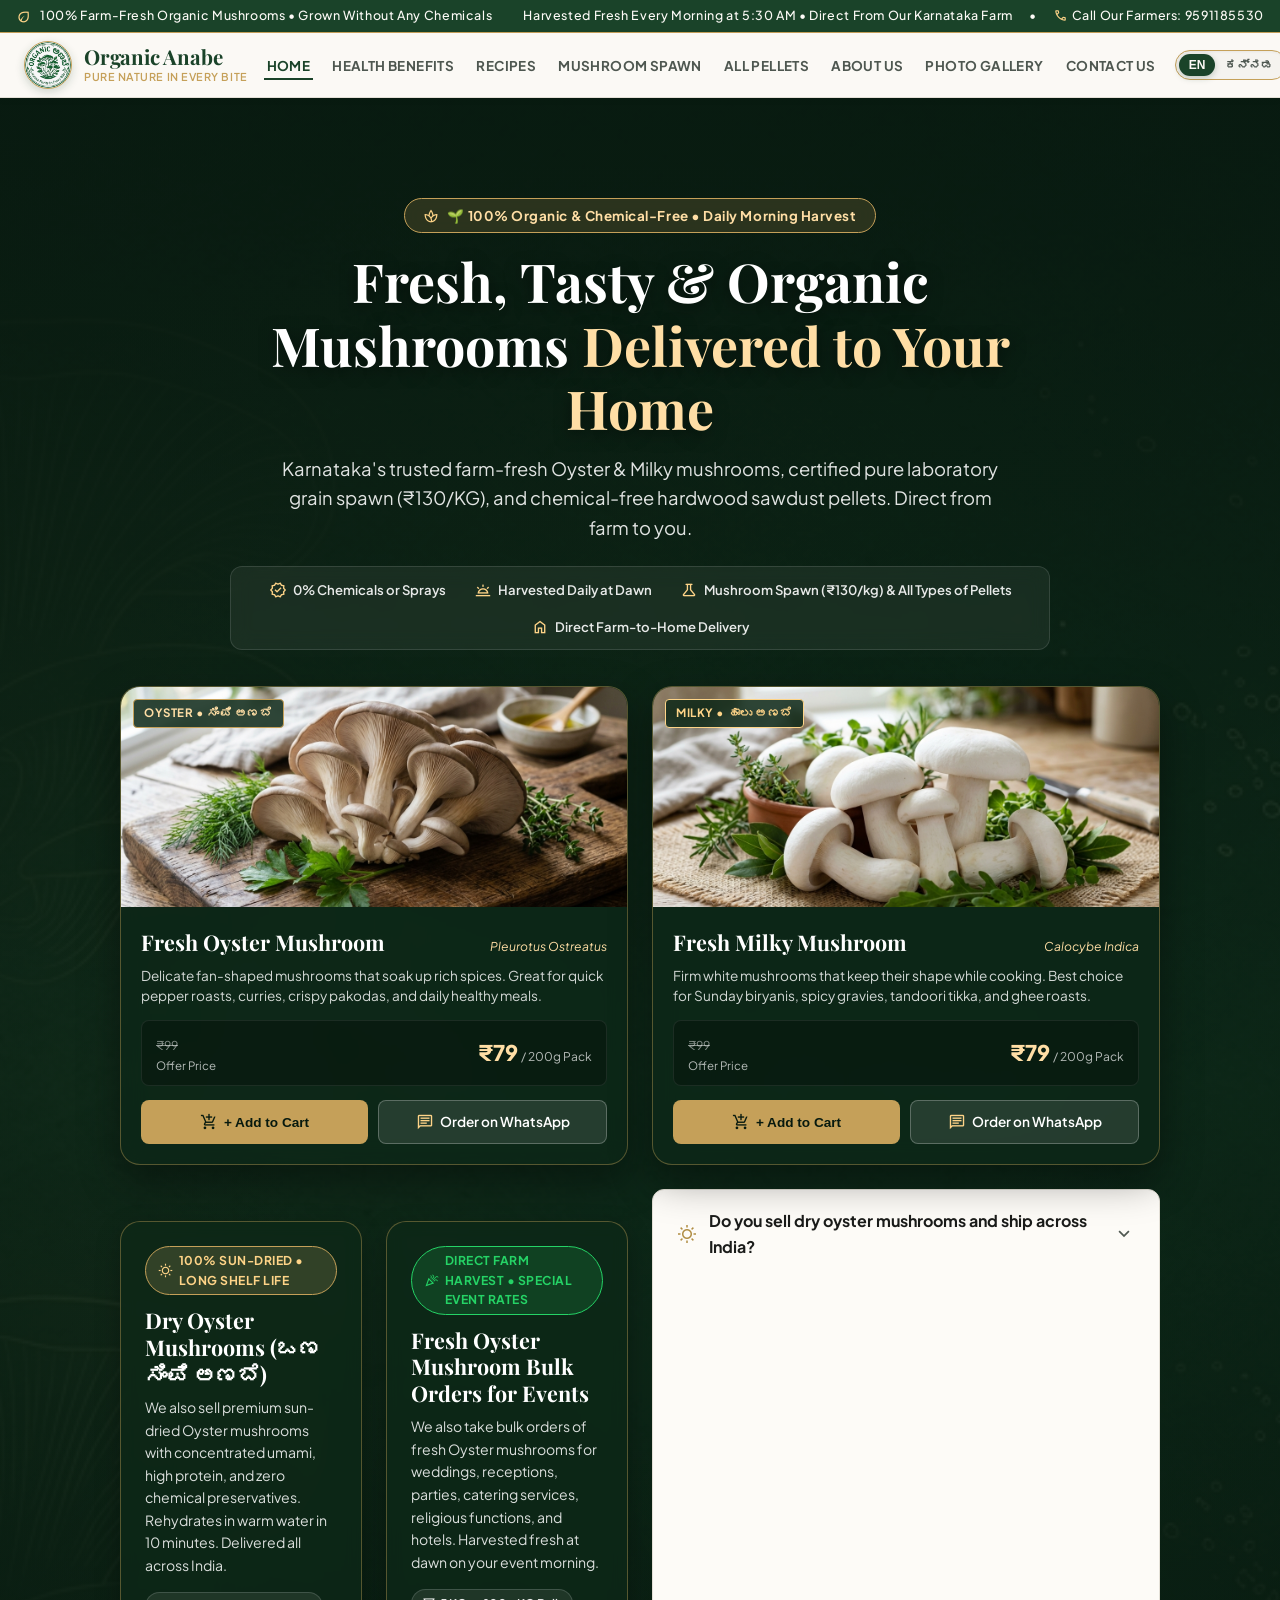
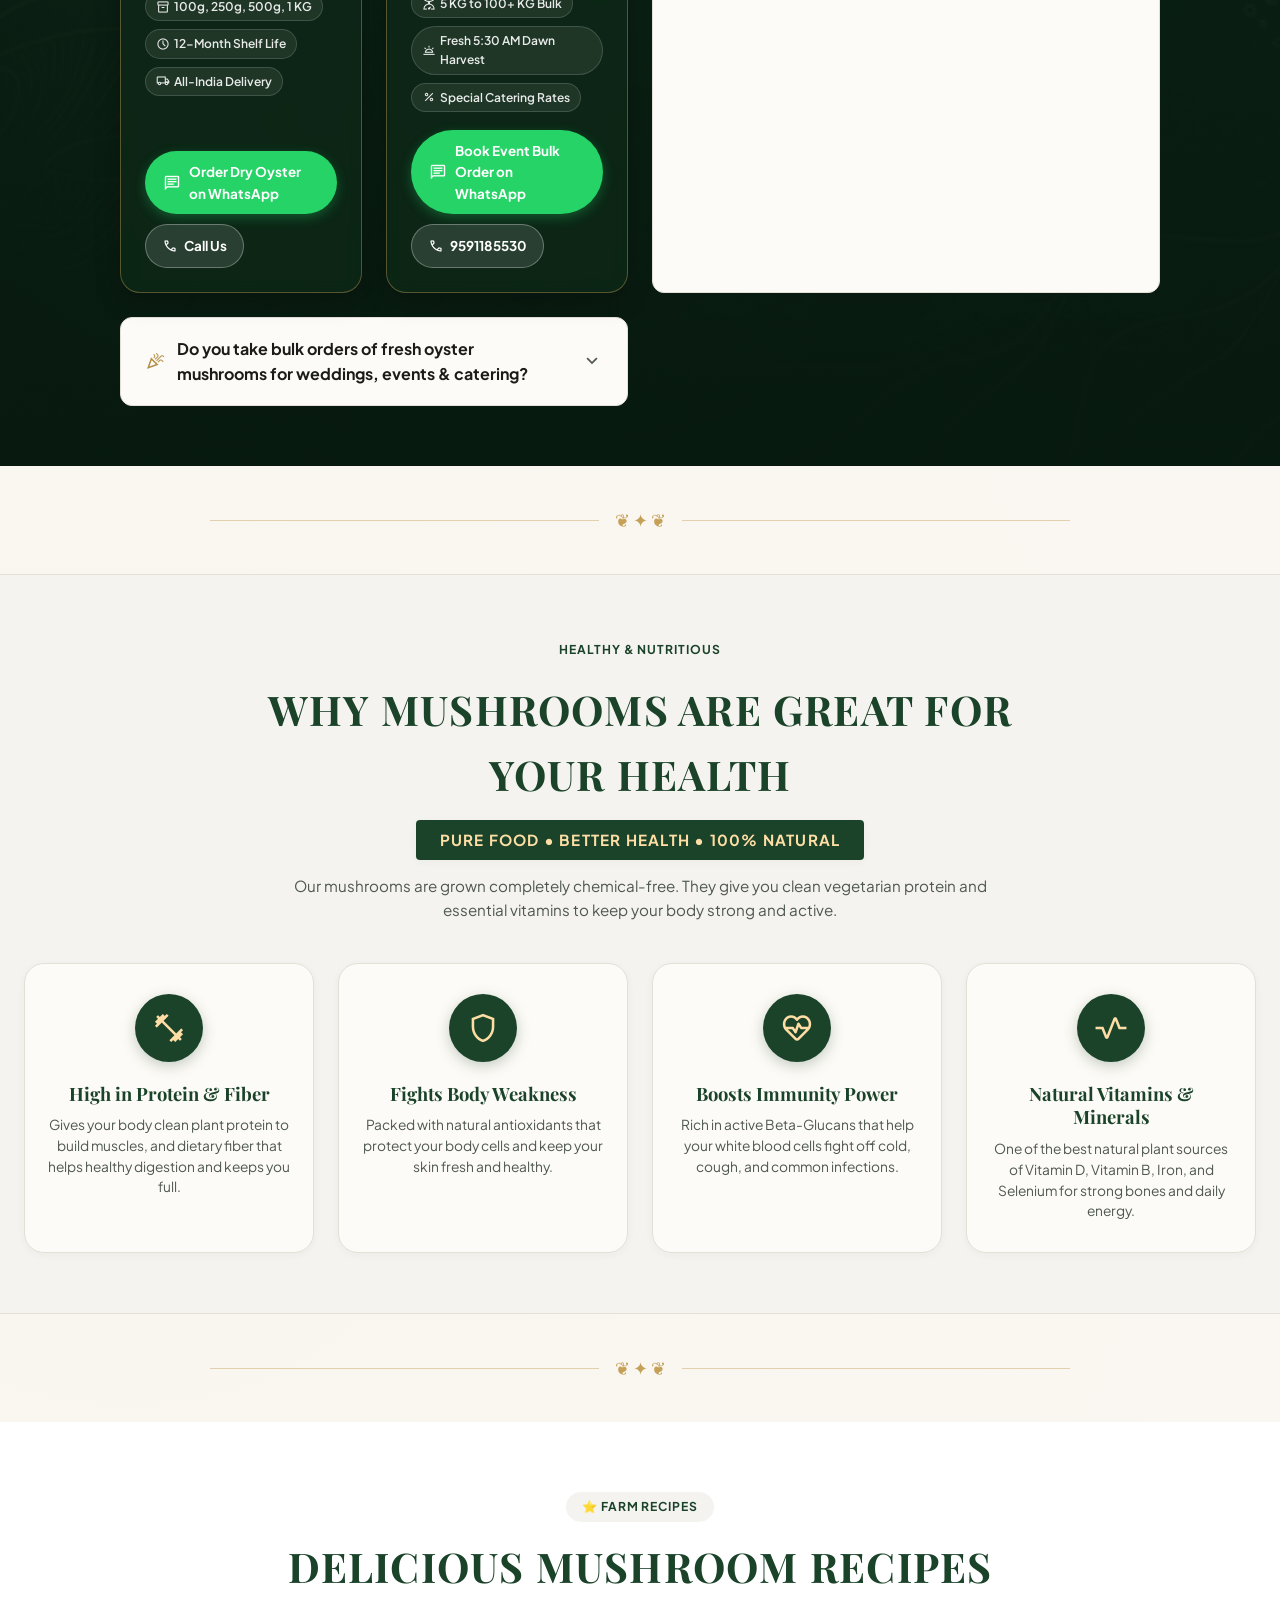
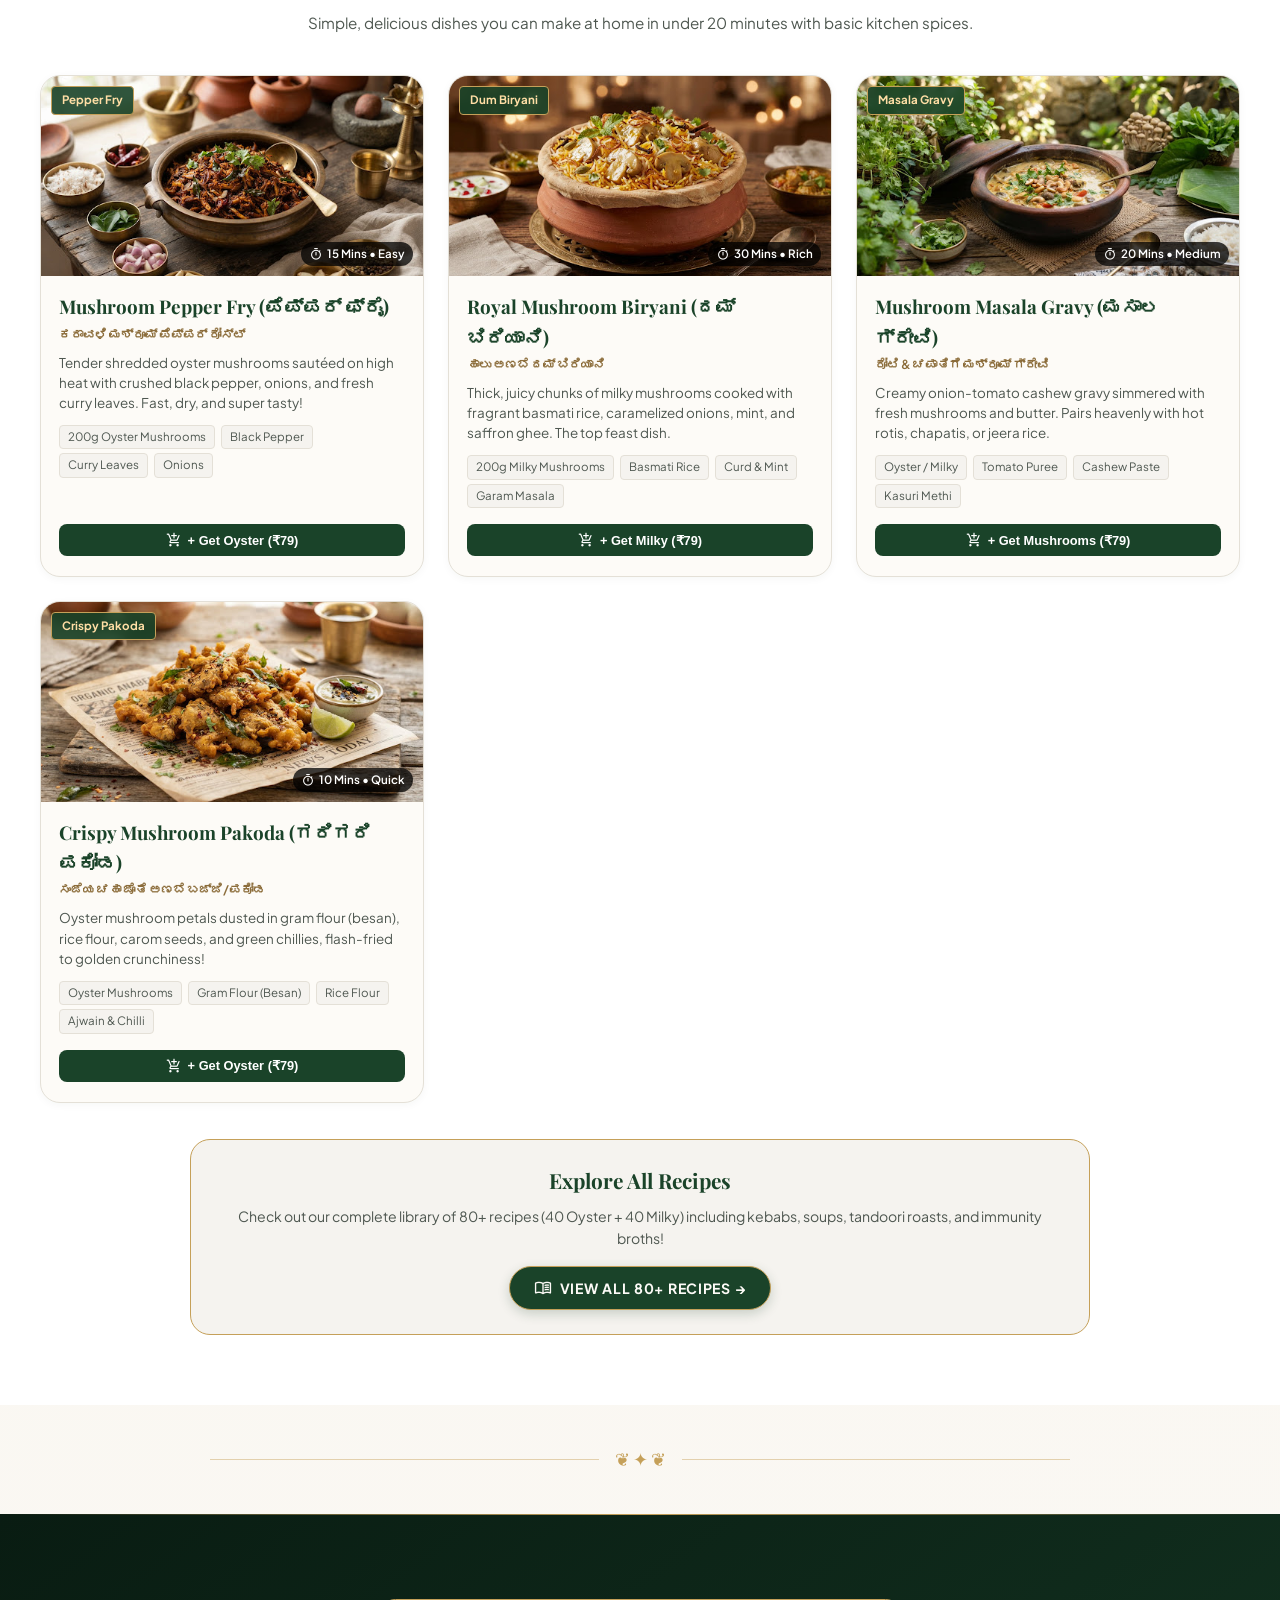
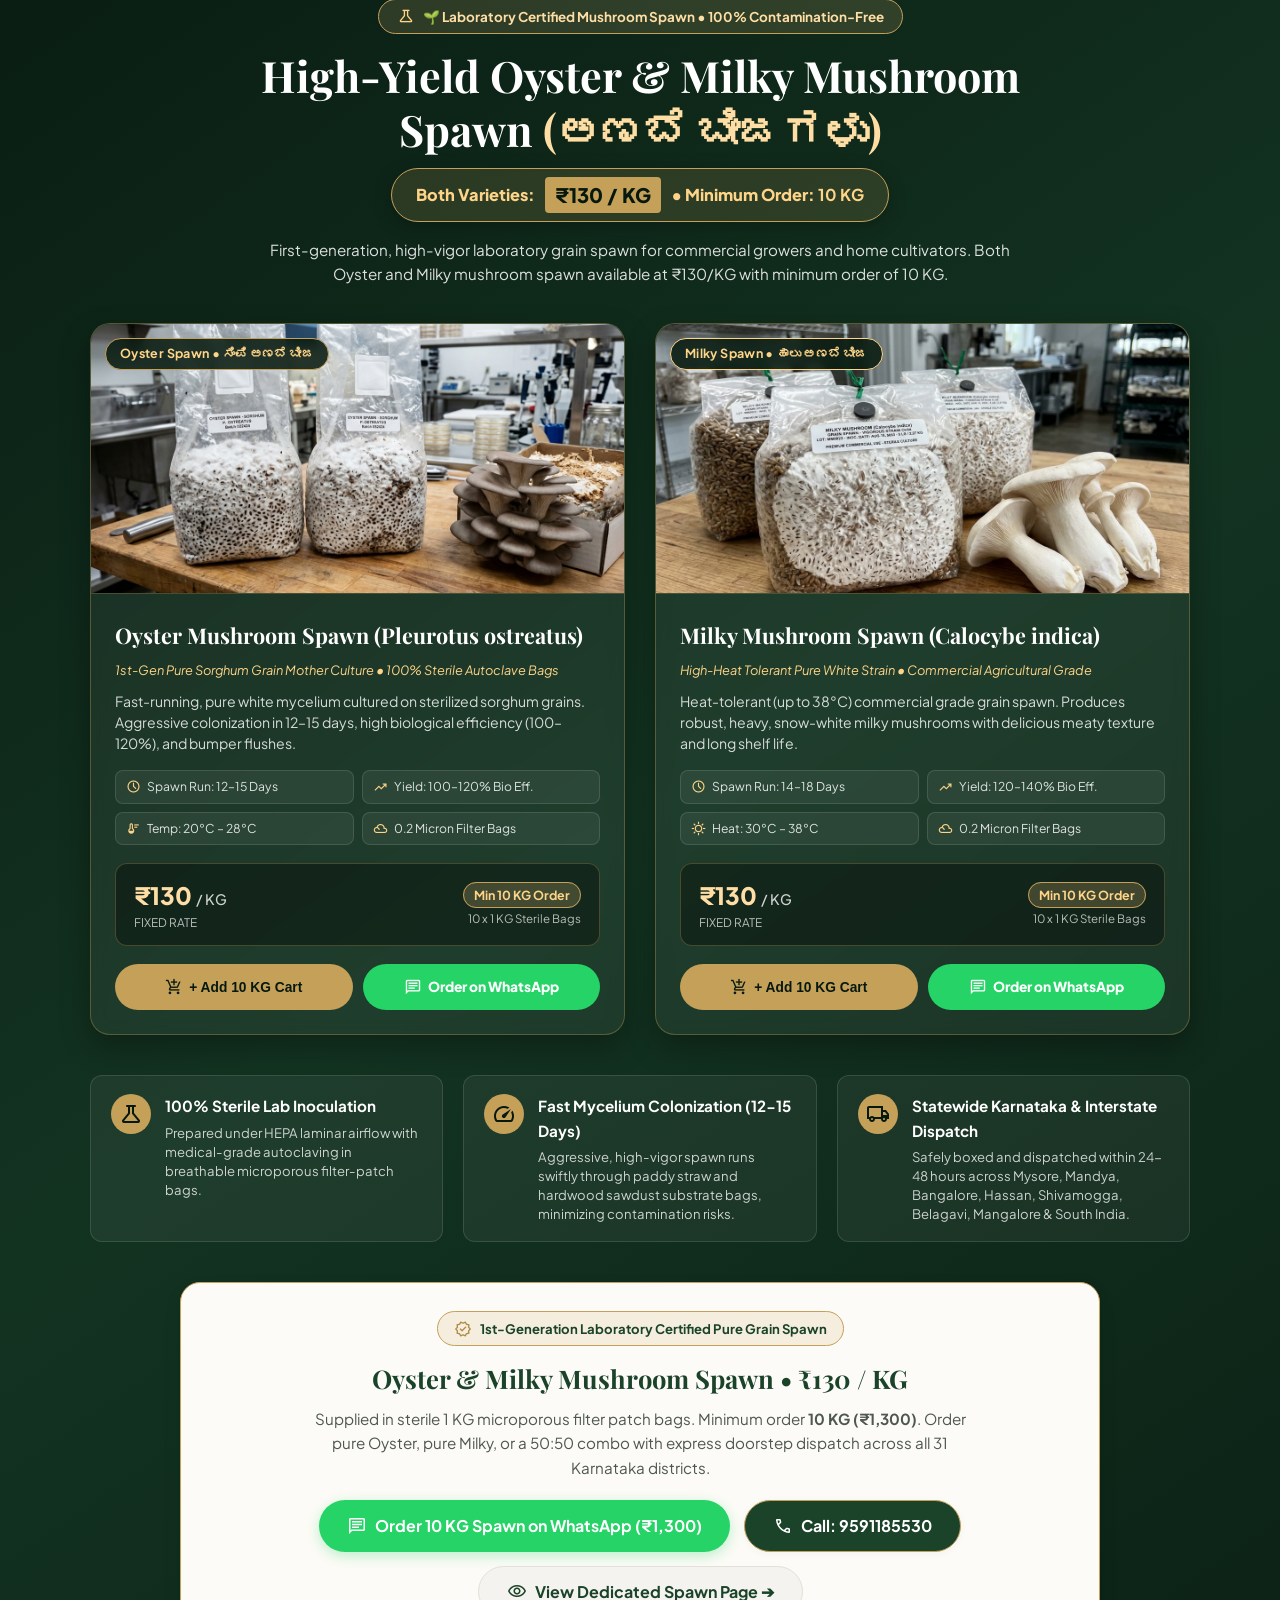
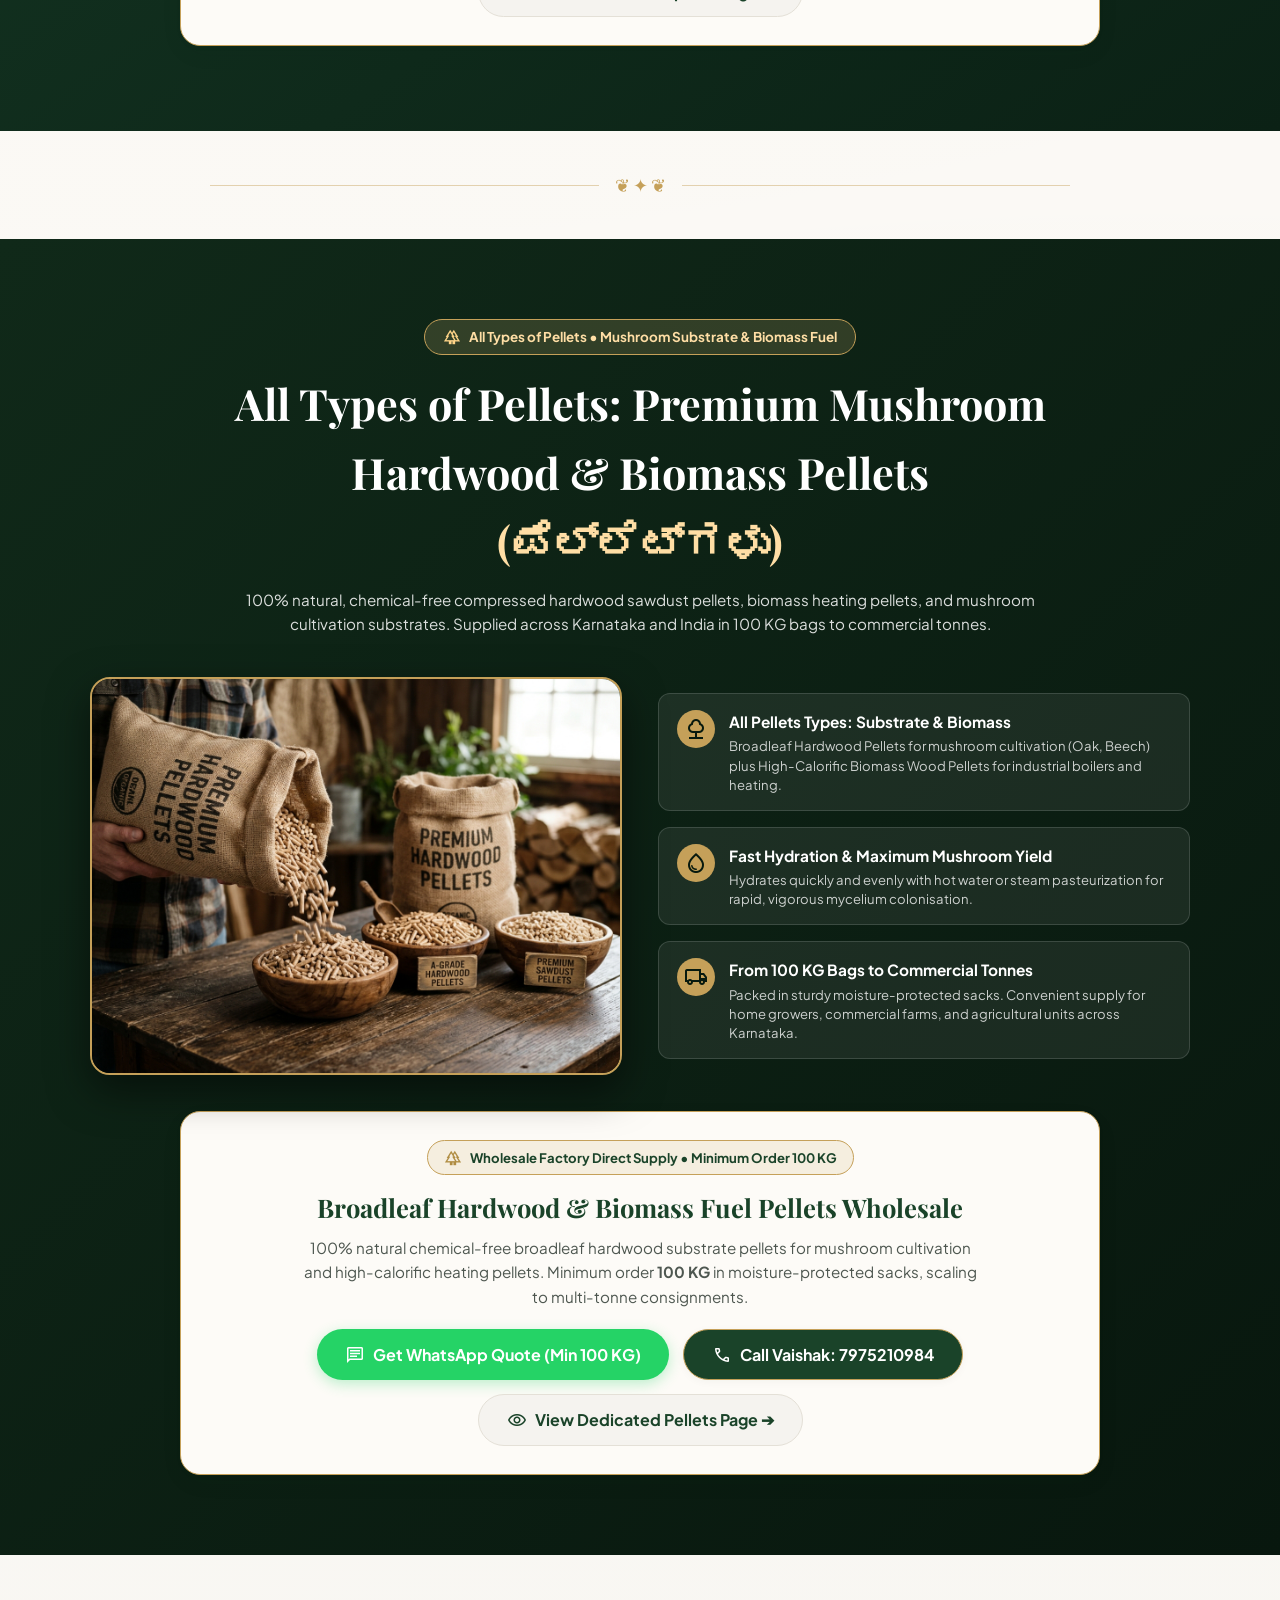
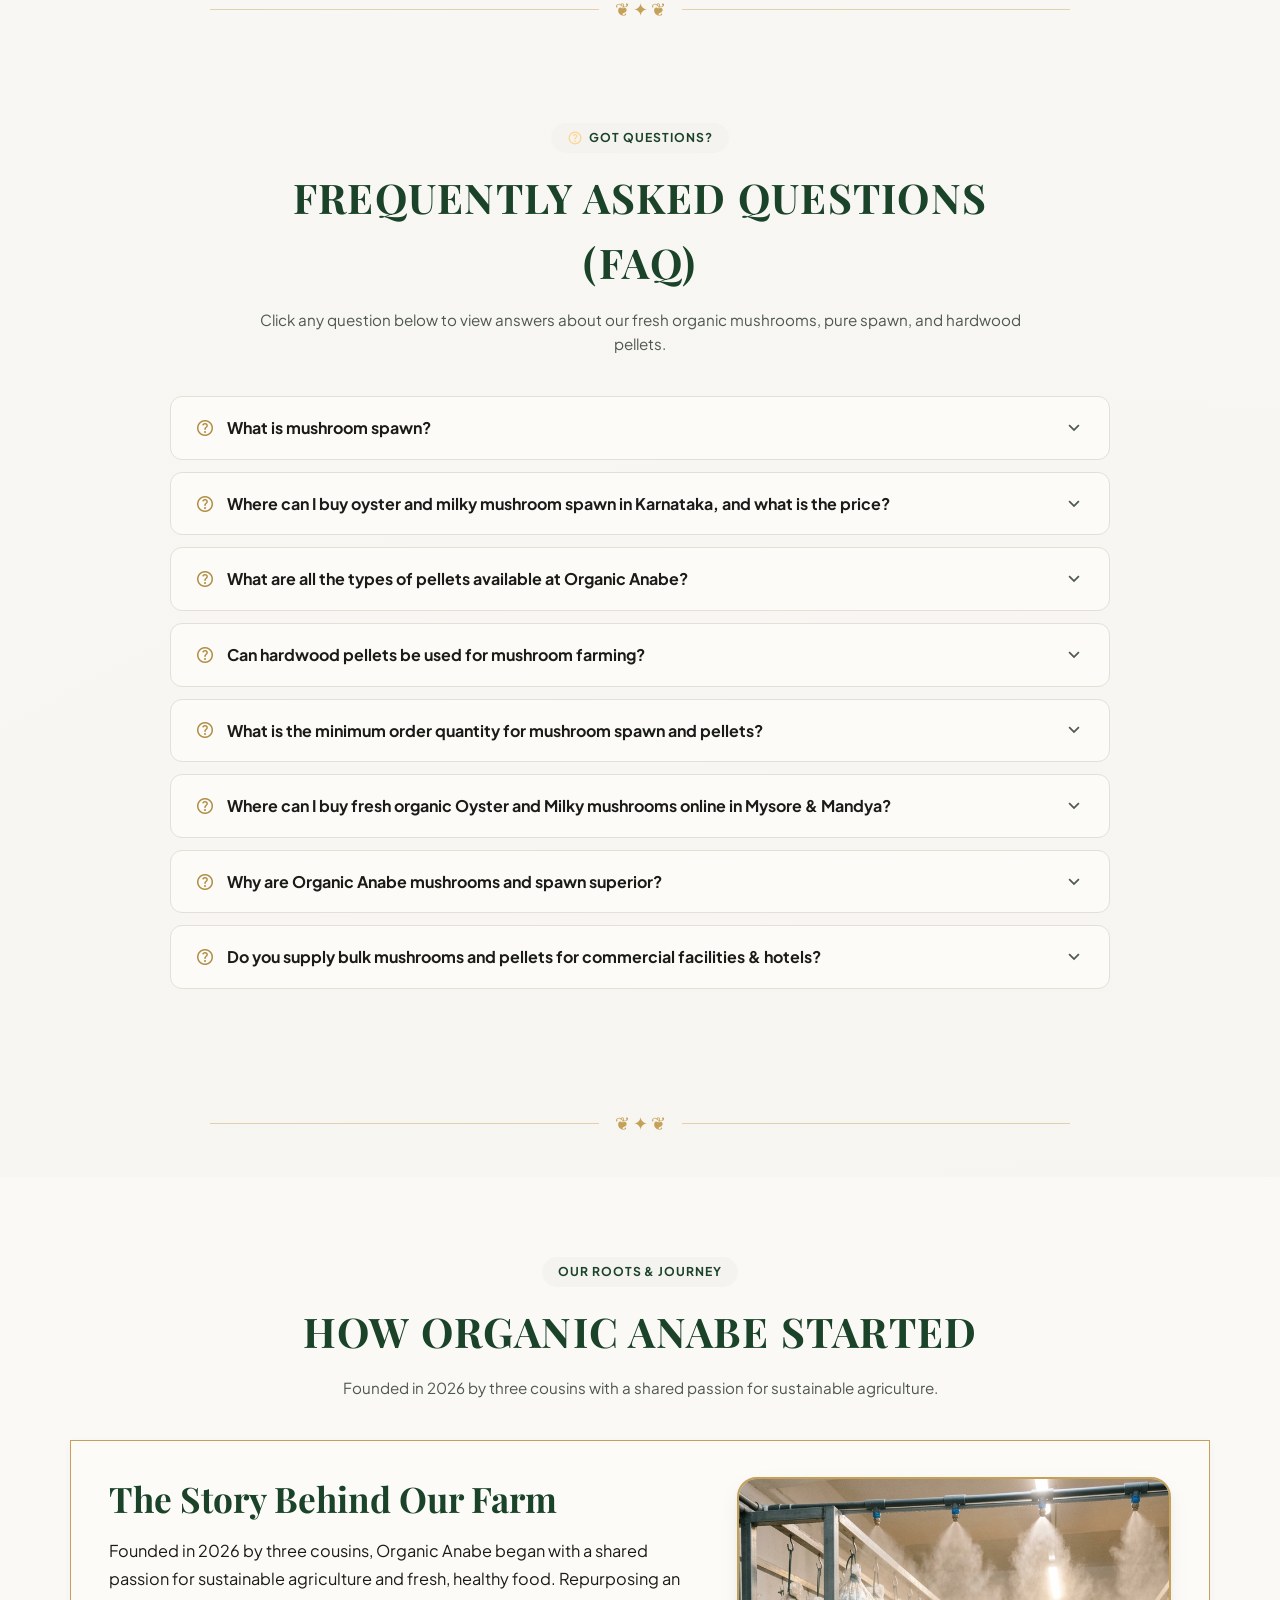
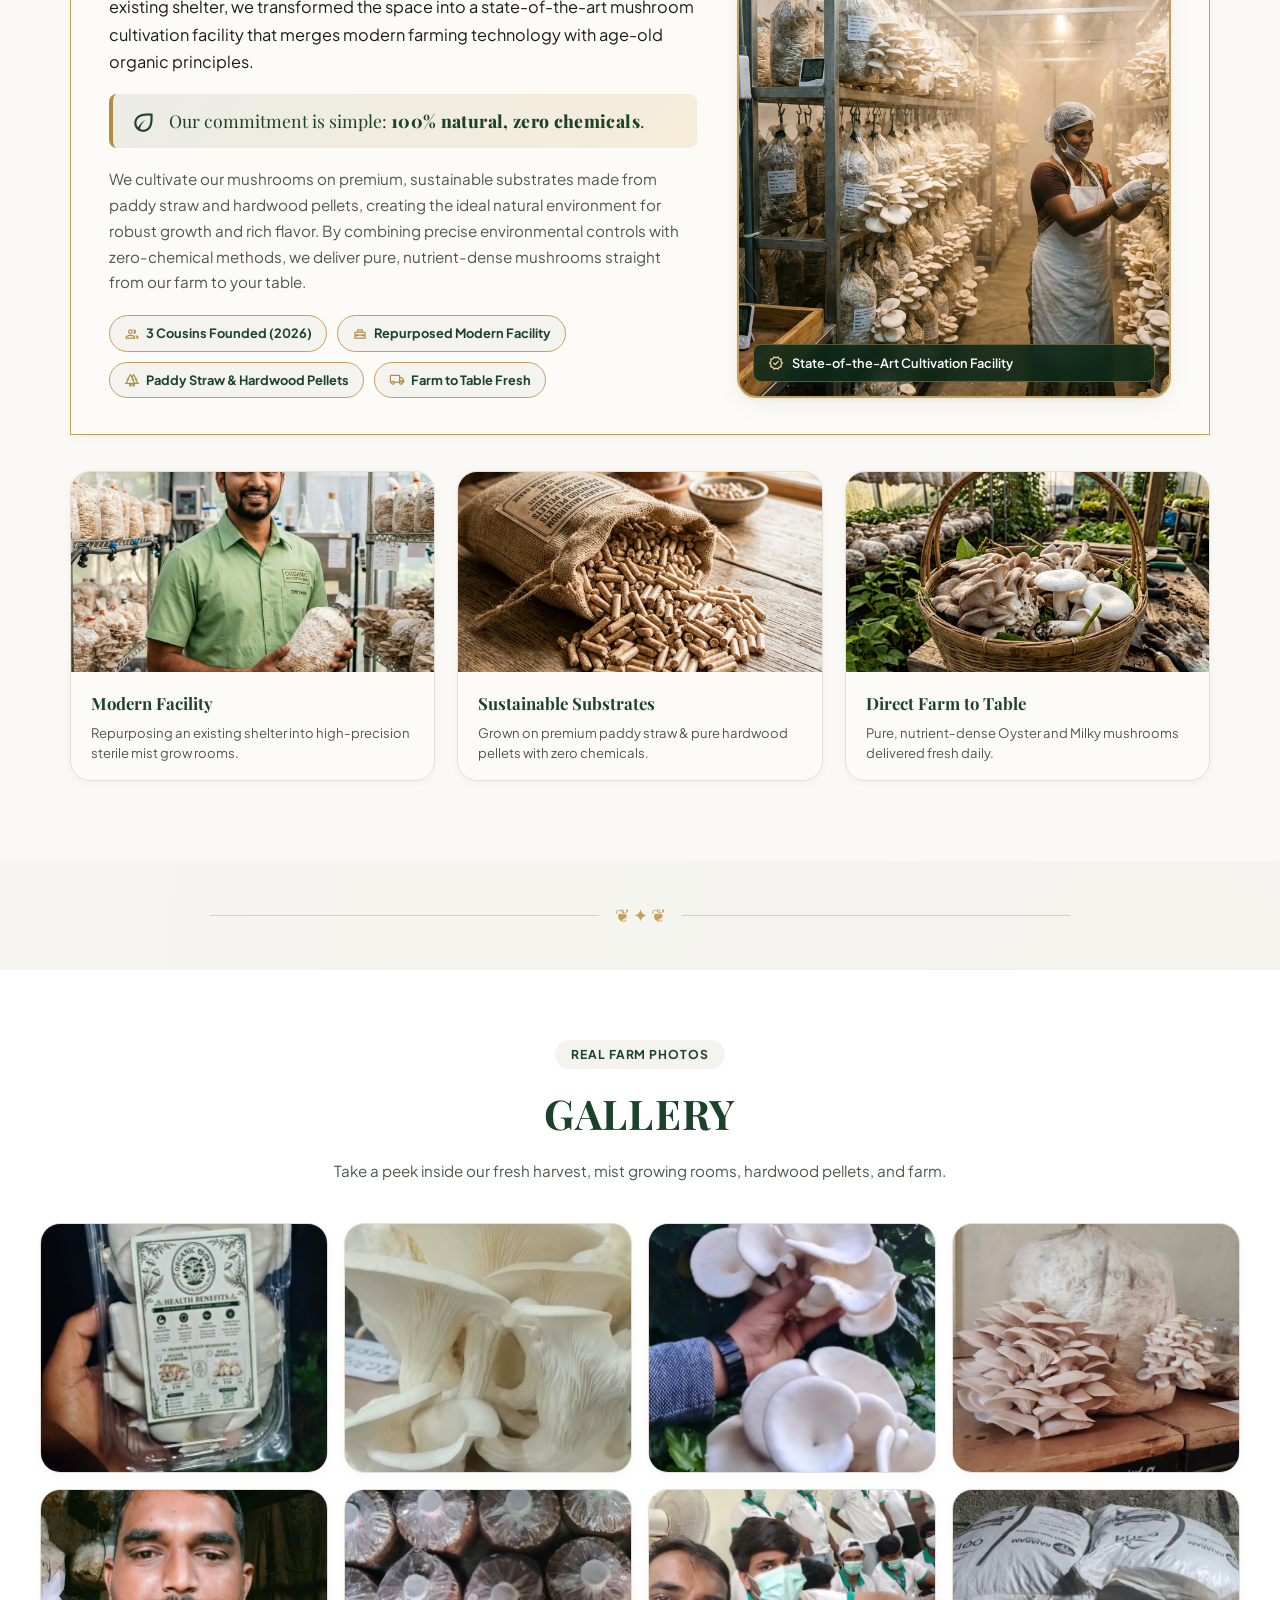
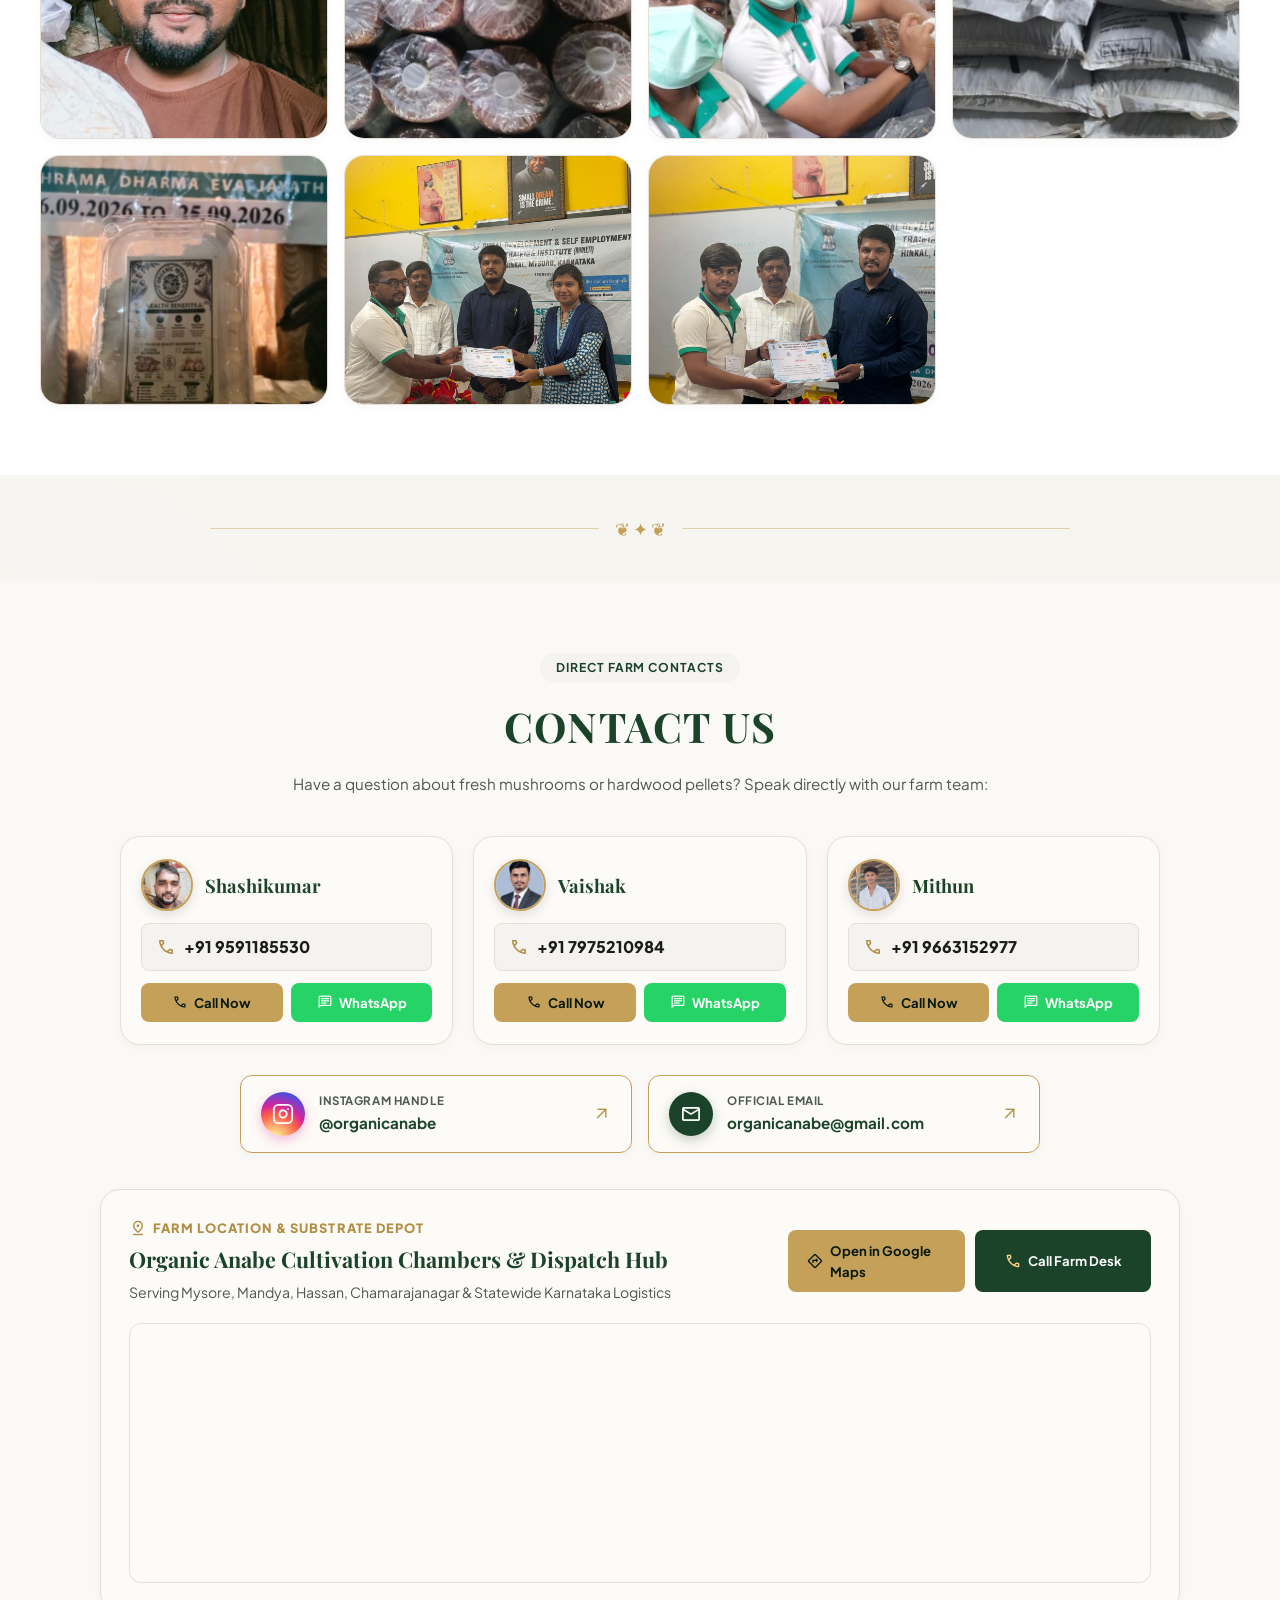
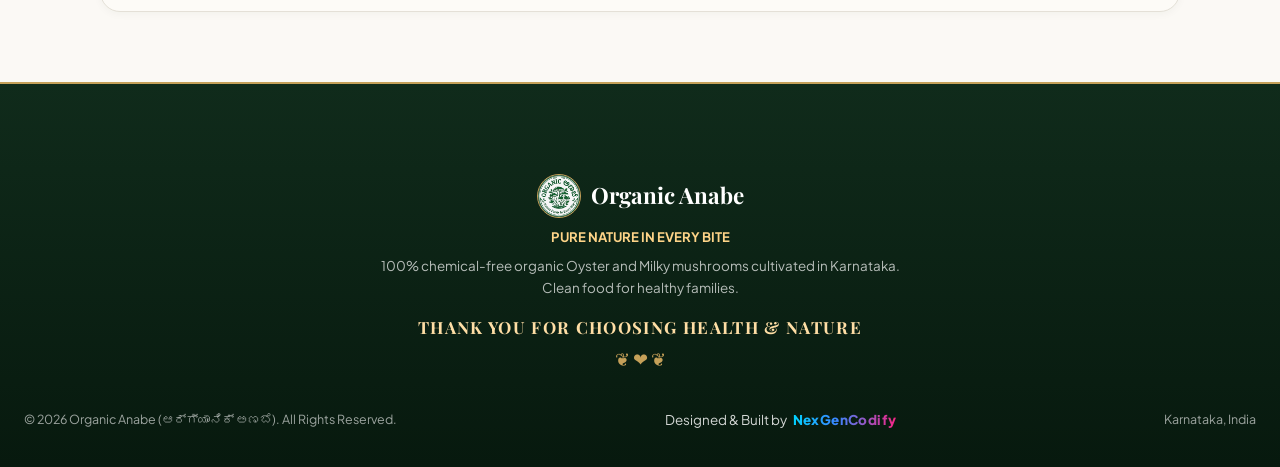
==== commit d56345f3: "Add dry oyster mushrooms and event bulk fresh mushroom order offerings" ====
--- a/index.html
+++ b/index.html
@@ -718,7 +718,97 @@
               </div>
             </div>
           </div>
-        </div>
+        <!-- SPECIAL OFFERINGS ROW: DRY OYSTER MUSHROOMS & EVENT BULK ORDERS -->
+        <div class="special-offerings-grid">
+          <!-- Card 1: Dry Oyster Mushrooms -->
+          <div class="special-offering-card">
+            <div>
+              <div class="special-offering-badge">
+                <span class="material-symbols-outlined" style="font-size: 15px; color: var(--secondary-light);">wb_sunny</span>
+                <span data-i18n="dry_oyster_badge">100% Sun-Dried • Long Shelf Life</span>
+              </div>
+              <h3 class="special-offering-title" data-i18n="dry_oyster_title">
+                Dry Oyster Mushrooms (ಒಣ ಸಿಂಪಿ ಅಣಬೆ)
+              </h3>
+              <p class="special-offering-desc" data-i18n="dry_oyster_desc">
+                We also sell premium sun-dried Oyster mushrooms with concentrated umami, high protein, and zero chemical preservatives. Rehydrates in warm water in 10 minutes. Delivered all across India.
+              </p>
+              <div class="special-offering-perks">
+                <span class="special-offering-pill"><span class="material-symbols-outlined" style="font-size: 14px;">inventory_2</span> 100g, 250g, 500g, 1 KG</span>
+                <span class="special-offering-pill"><span class="material-symbols-outlined" style="font-size: 14px;">schedule</span> 12-Month Shelf Life</span>
+                <span class="special-offering-pill"><span class="material-symbols-outlined" style="font-size: 14px;">local_shipping</span> All-India Delivery</span>
+              </div>
+            </div>
+            <div class="special-offering-actions">
+              <a href="https://api.whatsapp.com/send?phone=919591185530&text=Hello%20Organic%20Anabe!%20I%20would%20like%20to%20order%20Dry%20Oyster%20Mushrooms." target="_blank" class="btn-special-wa">
+                <span class="material-symbols-outlined" style="font-size: 18px;">chat</span>
+                <span data-i18n="btn_order_dry_oyster">Order Dry Oyster on WhatsApp</span>
+              </a>
+              <a href="tel:9591185530" class="btn-special-call">
+                <span class="material-symbols-outlined" style="font-size: 16px;">call</span>
+                <span>Call Us</span>
+              </a>
+            </div>
+          </div>
+
+          <!-- Card 2: Fresh Oyster Mushroom Event Bulk Orders -->
+          <div class="special-offering-card">
+            <div>
+              <div class="special-offering-badge" style="border-color: #25d366; background: rgba(37, 211, 102, 0.15); color: #25d366;">
+                <span class="material-symbols-outlined" style="font-size: 15px; color: #25d366;">celebration</span>
+                <span data-i18n="bulk_event_badge">Direct Farm Harvest • Special Event Rates</span>
+              </div>
+              <h3 class="special-offering-title" data-i18n="bulk_event_title">
+                Fresh Oyster Mushroom Bulk Orders for Events
+              </h3>
+              <p class="special-offering-desc" data-i18n="bulk_event_desc">
+                We also take bulk orders of fresh Oyster mushrooms for weddings, receptions, parties, catering services, religious functions, and hotels. Harvested fresh at dawn on your event morning.
+              </p>
+              <div class="special-offering-perks">
+                <span class="special-offering-pill"><span class="material-symbols-outlined" style="font-size: 14px;">scale</span> 5 KG to 100+ KG Bulk</span>
+                <span class="special-offering-pill"><span class="material-symbols-outlined" style="font-size: 14px;">wb_twilight</span> Fresh 5:30 AM Dawn Harvest</span>
+                <span class="special-offering-pill"><span class="material-symbols-outlined" style="font-size: 14px;">percent</span> Special Catering Rates</span>
+              </div>
+            </div>
+            <div class="special-offering-actions">
+              <a href="https://api.whatsapp.com/send?phone=919591185530&text=Hello%20Organic%20Anabe!%20I%20would%20like%20to%20inquire%20about%20Bulk%20Fresh%20Oyster%20Mushrooms%20for%20an%20Event." target="_blank" class="btn-special-wa">
+                <span class="material-symbols-outlined" style="font-size: 18px;">chat</span>
+                <span data-i18n="btn_order_bulk_event">Book Event Bulk Order on WhatsApp</span>
+              </a>
+              <a href="tel:9591185530" class="btn-special-call">
+                <span class="material-symbols-outlined" style="font-size: 16px;">call</span>
+                <span>9591185530</span>
+              </a>
+            </div>
+          </div>
+        </div>
+        <!-- Item 9: Dry Oyster Mushroom -->
+        <details class="faq-accordion-item" name="faq">
+          <summary class="faq-accordion-summary">
+            <div class="faq-q-text">
+              <span class="material-symbols-outlined">wb_sunny</span>
+              <span>Do you sell dry oyster mushrooms and ship across India?</span>
+            </div>
+            <span class="material-symbols-outlined faq-chevron">expand_more</span>
+          </summary>
+          <div class="faq-accordion-content">
+            <p>Yes! We sell 100% natural sun-dried and dehydrated Oyster mushrooms packed with concentrated flavor, plant protein, and essential minerals. They are chemical-free, have a 12-month shelf life, and rehydrate in warm water in just 10 minutes. Available in 100g, 250g, 500g, and 1 KG packs with express courier delivery across Karnataka and all India. WhatsApp: 9591185530.</p>
+          </div>
+        </details>
+
+        <!-- Item 10: Event Bulk Orders -->
+        <details class="faq-accordion-item" name="faq">
+          <summary class="faq-accordion-summary">
+            <div class="faq-q-text">
+              <span class="material-symbols-outlined">celebration</span>
+              <span>Do you take bulk orders of fresh oyster mushrooms for weddings, events &amp; catering?</span>
+            </div>
+            <span class="material-symbols-outlined faq-chevron">expand_more</span>
+          </summary>
+          <div class="faq-accordion-content">
+            <p>Yes! We take bulk orders of fresh Oyster mushrooms for all kinds of events—including weddings, family celebrations, catering feasts, birthday parties, hotels, and religious festivals. Harvested fresh at dawn (5:30 AM) on the morning of your event to ensure 100% peak freshness. Available in bulk quantities (5 KG, 10 KG, 25 KG, 50+ KG) at special wholesale rates. Contact our event desk at 9591185530 or 7975210984 to pre-book your dates.</p>
+          </div>
+        </details>
       </div>
     </section>
 
--- a/css/style.css
+++ b/css/style.css
@@ -6061,3 +6061,146 @@
     font-size: 0.88rem;
   }
 }
+
+/* ==========================================================================
+   SPECIAL OFFERINGS: DRY OYSTER MUSHROOMS & EVENT BULK ORDERS
+   ========================================================================== */
+.special-offerings-grid {
+  display: grid;
+  grid-template-columns: repeat(2, 1fr);
+  gap: 24px;
+  max-width: 1040px;
+  margin: 32px auto 0;
+  width: 100%;
+}
+
+.special-offering-card {
+  background: rgba(13, 40, 24, 0.78);
+  border: 1.5px solid rgba(197, 160, 89, 0.4);
+  border-radius: var(--radius-xl);
+  padding: 24px;
+  backdrop-filter: blur(8px);
+  -webkit-backdrop-filter: blur(8px);
+  display: flex;
+  flex-direction: column;
+  justify-content: space-between;
+  box-shadow: 0 8px 24px rgba(0, 0, 0, 0.25);
+  transition: all 0.3s cubic-bezier(0.16, 1, 0.3, 1);
+  position: relative;
+  overflow: hidden;
+}
+
+.special-offering-card:hover {
+  transform: translateY(-4px);
+  border-color: var(--secondary);
+  box-shadow: 0 12px 32px rgba(197, 160, 89, 0.2);
+}
+
+.special-offering-badge {
+  display: inline-flex;
+  align-items: center;
+  gap: 6px;
+  background: rgba(254, 212, 136, 0.15);
+  border: 1px solid var(--secondary);
+  color: var(--secondary-light);
+  padding: 4px 12px;
+  border-radius: var(--radius-full);
+  font-size: 0.76rem;
+  font-weight: 700;
+  text-transform: uppercase;
+  letter-spacing: 0.04em;
+  width: fit-content;
+  margin-bottom: 12px;
+}
+
+.special-offering-title {
+  font-family: var(--font-serif);
+  font-size: 1.35rem;
+  color: #ffffff;
+  margin-bottom: 8px;
+  line-height: 1.25;
+}
+
+.special-offering-desc {
+  font-size: 0.88rem;
+  line-height: 1.6;
+  color: rgba(255, 255, 255, 0.85);
+  margin-bottom: 16px;
+  flex-grow: 1;
+}
+
+.special-offering-perks {
+  display: flex;
+  flex-wrap: wrap;
+  gap: 8px;
+  margin-bottom: 18px;
+}
+
+.special-offering-pill {
+  display: inline-flex;
+  align-items: center;
+  gap: 4px;
+  background: rgba(255, 255, 255, 0.08);
+  border: 1px solid rgba(255, 255, 255, 0.15);
+  border-radius: var(--radius-full);
+  padding: 4px 10px;
+  font-size: 0.75rem;
+  color: rgba(255, 255, 255, 0.9);
+  font-weight: 600;
+}
+
+.special-offering-actions {
+  display: flex;
+  gap: 10px;
+  flex-wrap: wrap;
+}
+
+.btn-special-wa {
+  flex: 1;
+  display: inline-flex;
+  align-items: center;
+  justify-content: center;
+  gap: 8px;
+  padding: 10px 18px;
+  border-radius: var(--radius-full);
+  background: #25d366;
+  color: #ffffff;
+  text-decoration: none;
+  font-weight: 700;
+  font-size: 0.84rem;
+  box-shadow: 0 4px 12px rgba(37, 211, 102, 0.3);
+  transition: all 0.2s ease;
+}
+
+.btn-special-wa:hover {
+  background: #20ba57;
+  transform: translateY(-1px);
+}
+
+.btn-special-call {
+  display: inline-flex;
+  align-items: center;
+  justify-content: center;
+  gap: 6px;
+  padding: 10px 16px;
+  border-radius: var(--radius-full);
+  background: rgba(255, 255, 255, 0.12);
+  border: 1px solid rgba(255, 255, 255, 0.3);
+  color: #ffffff;
+  text-decoration: none;
+  font-weight: 700;
+  font-size: 0.84rem;
+  transition: all 0.2s ease;
+}
+
+.btn-special-call:hover {
+  background: rgba(255, 255, 255, 0.22);
+  border-color: #ffffff;
+}
+
+@media (max-width: 768px) {
+  .special-offerings-grid {
+    grid-template-columns: 1fr;
+    max-width: 480px;
+  }
+}
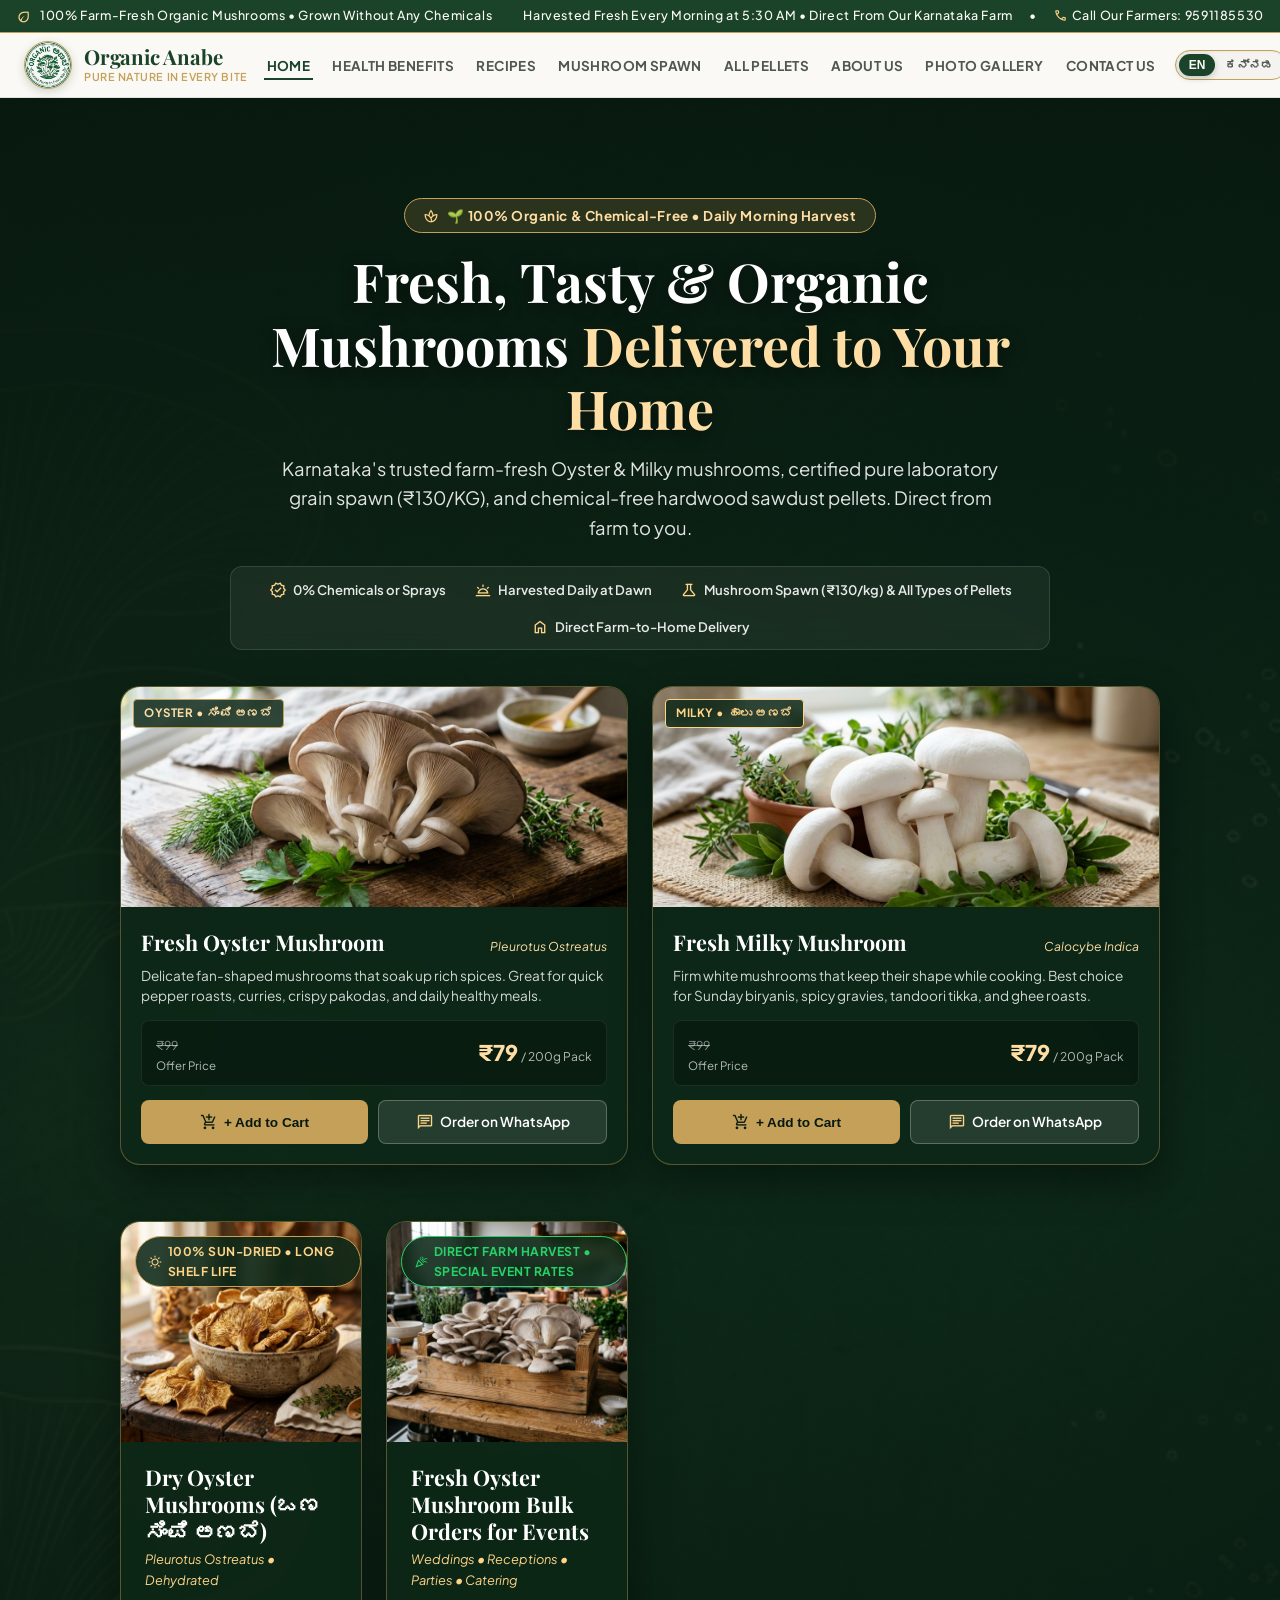
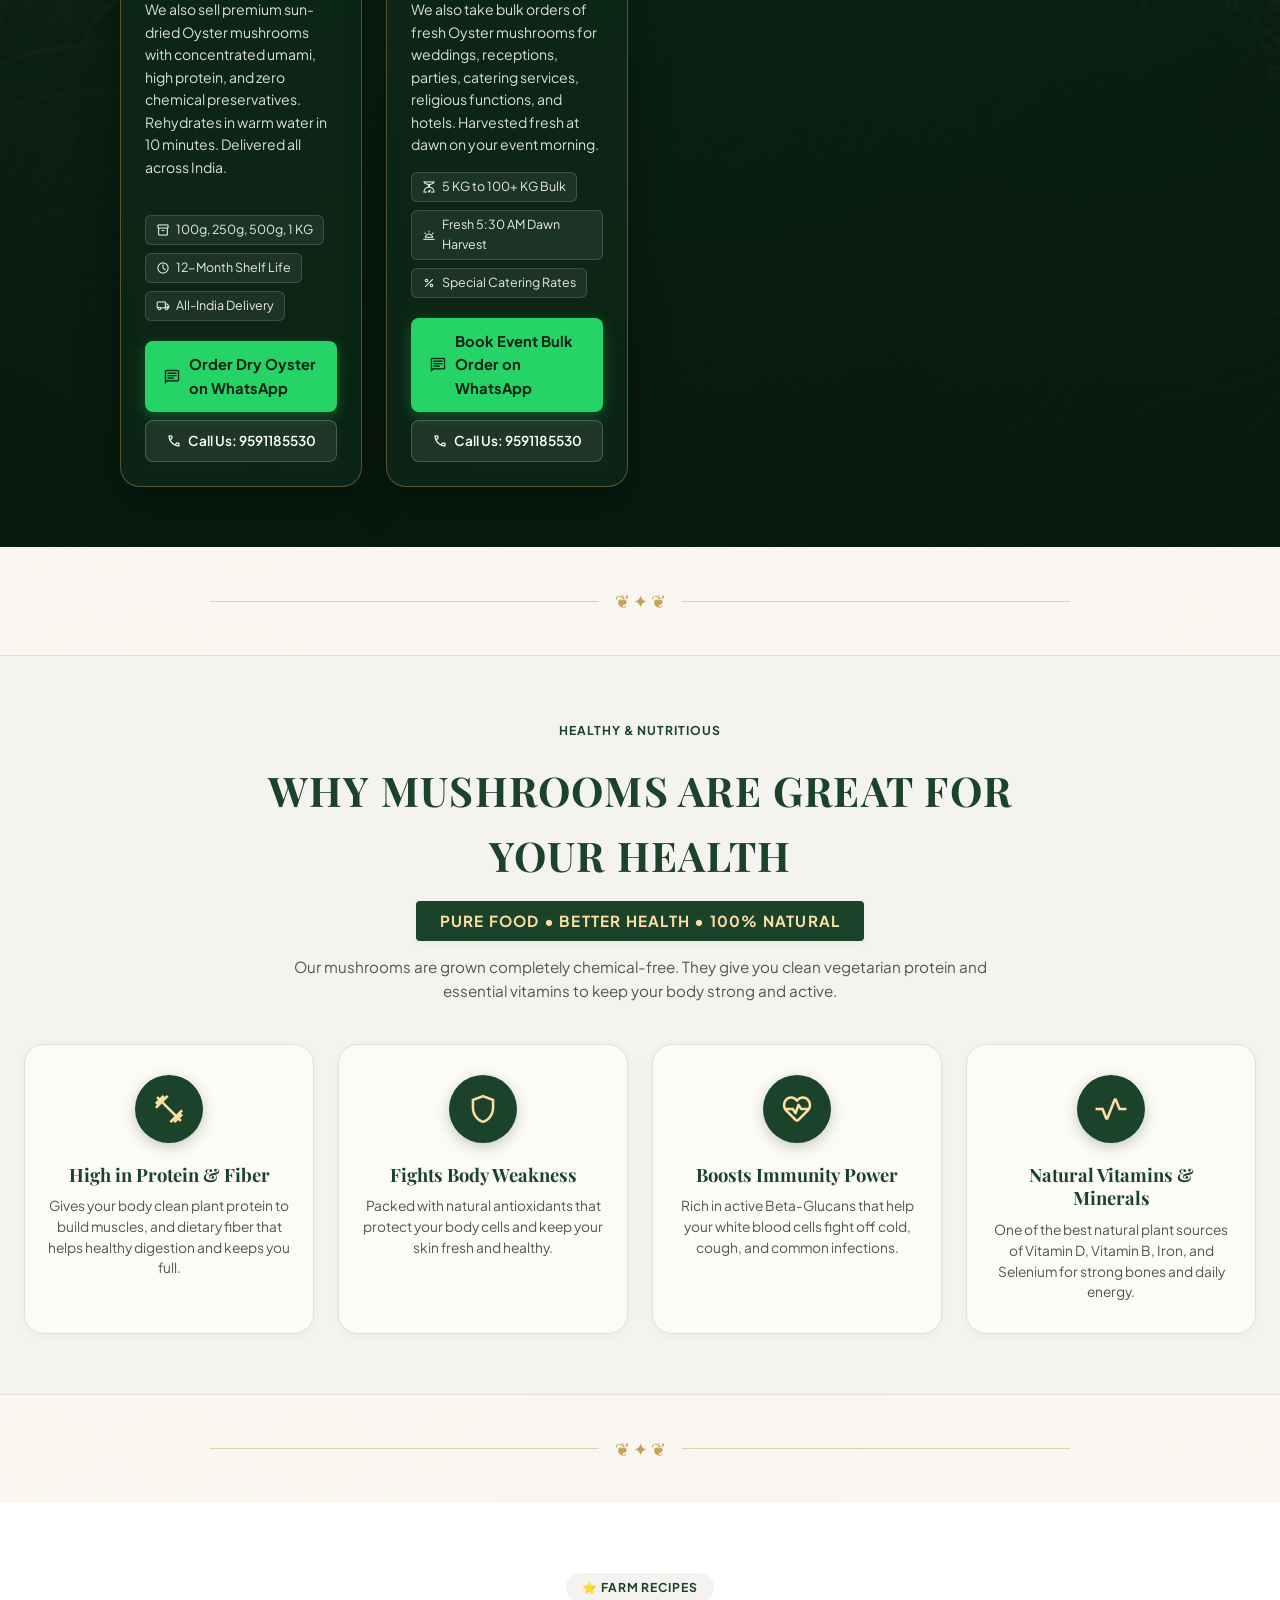
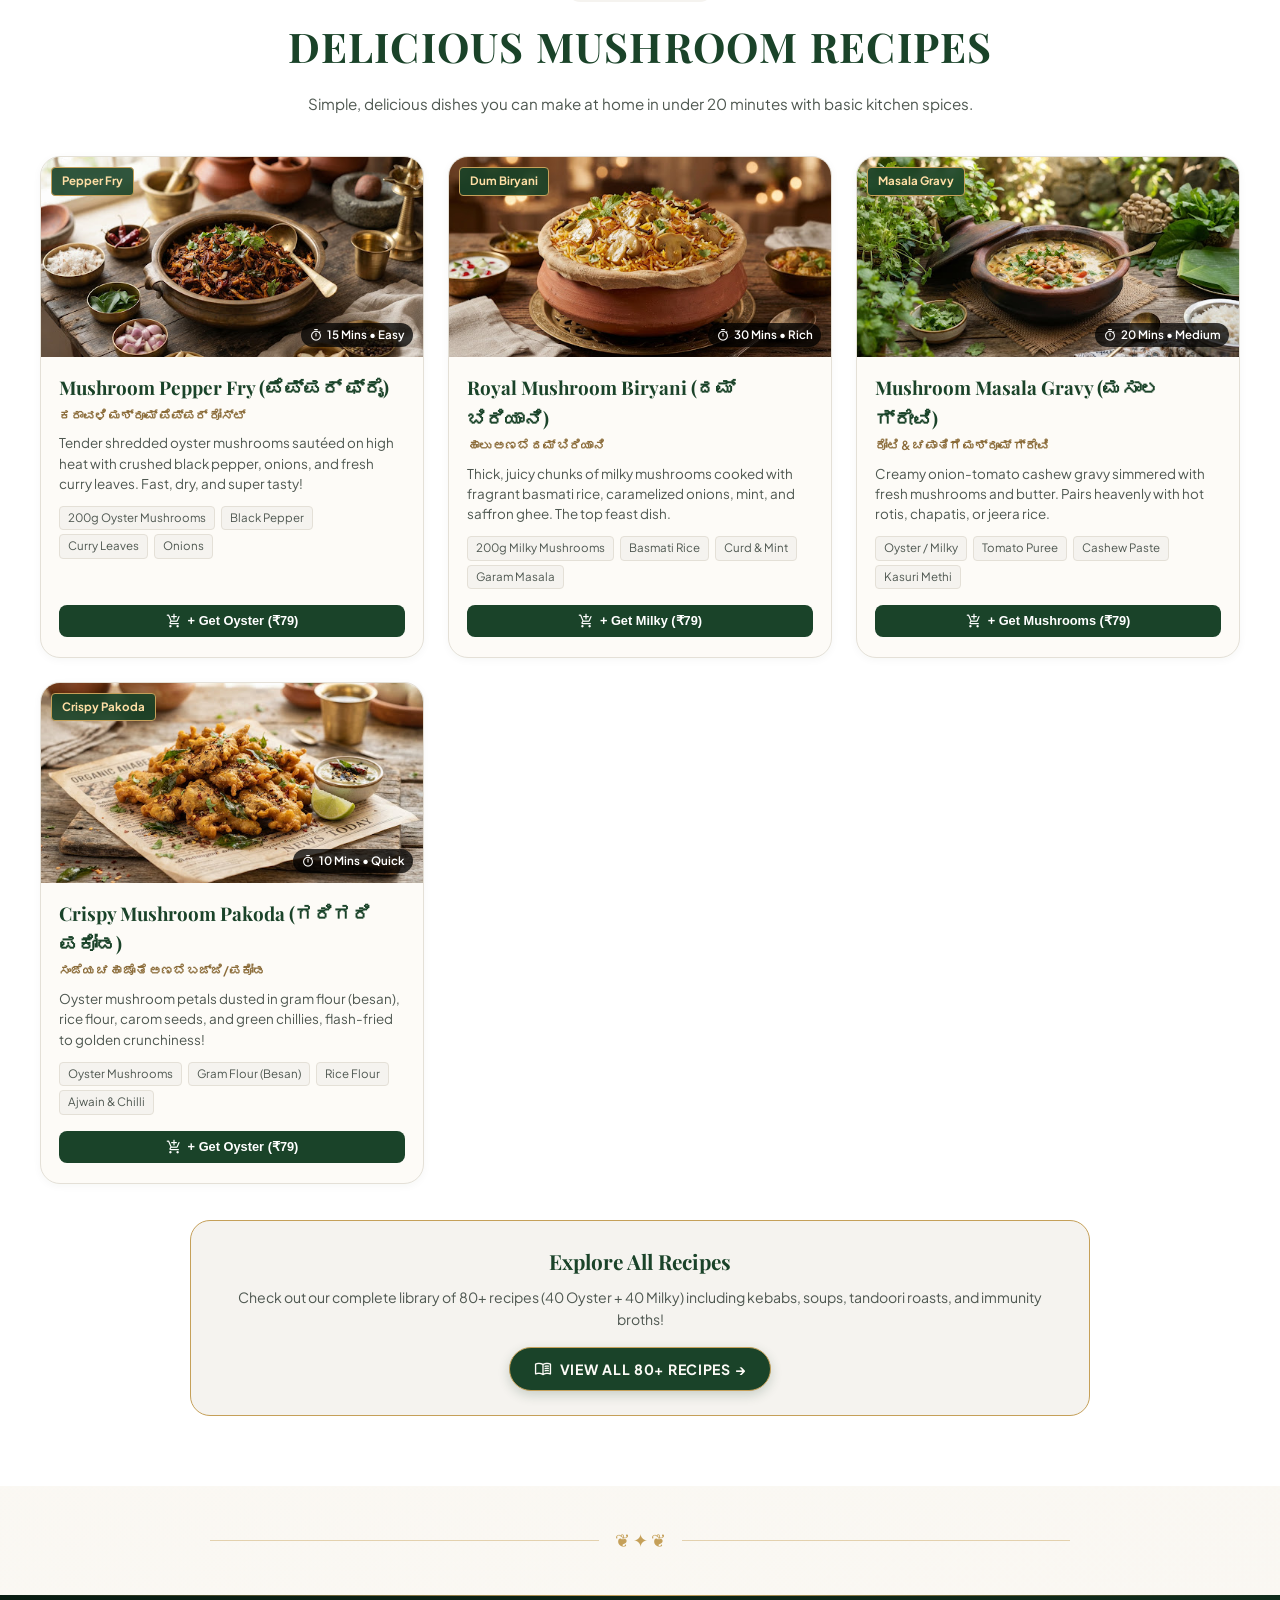
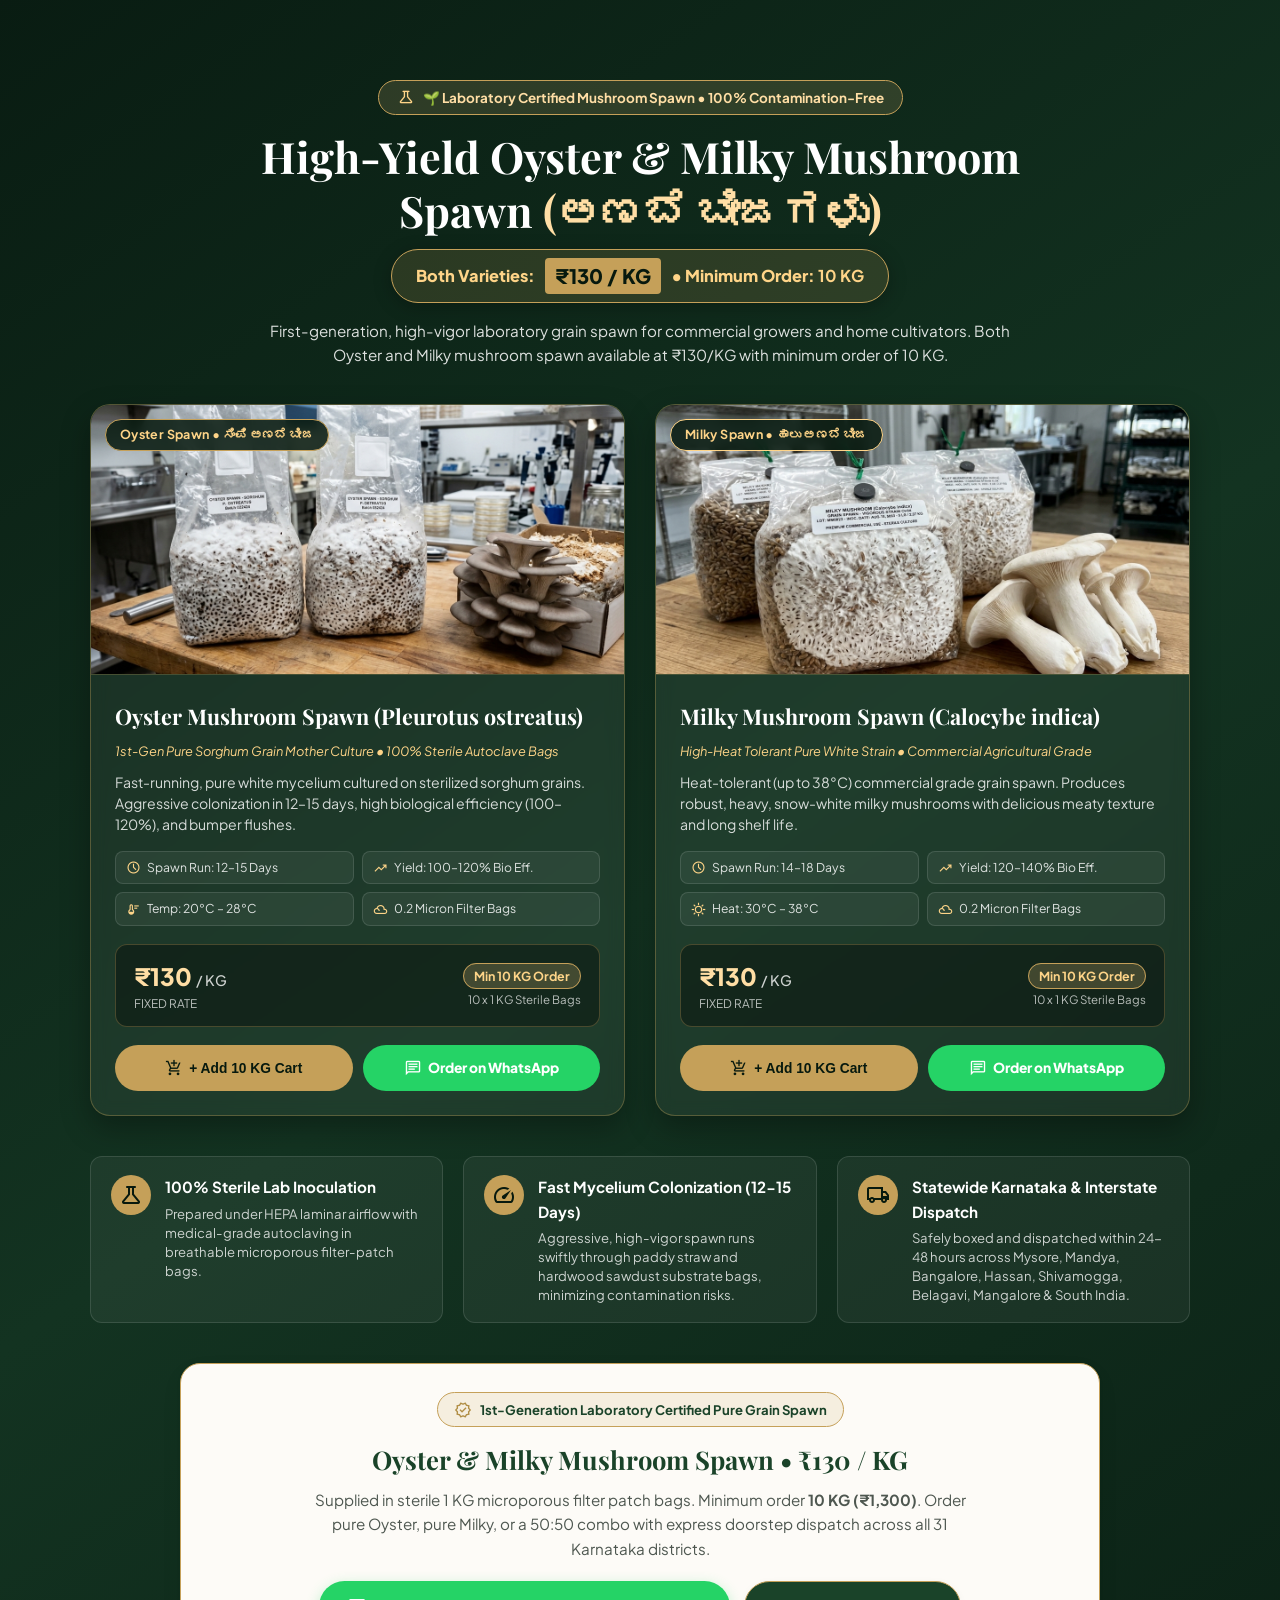
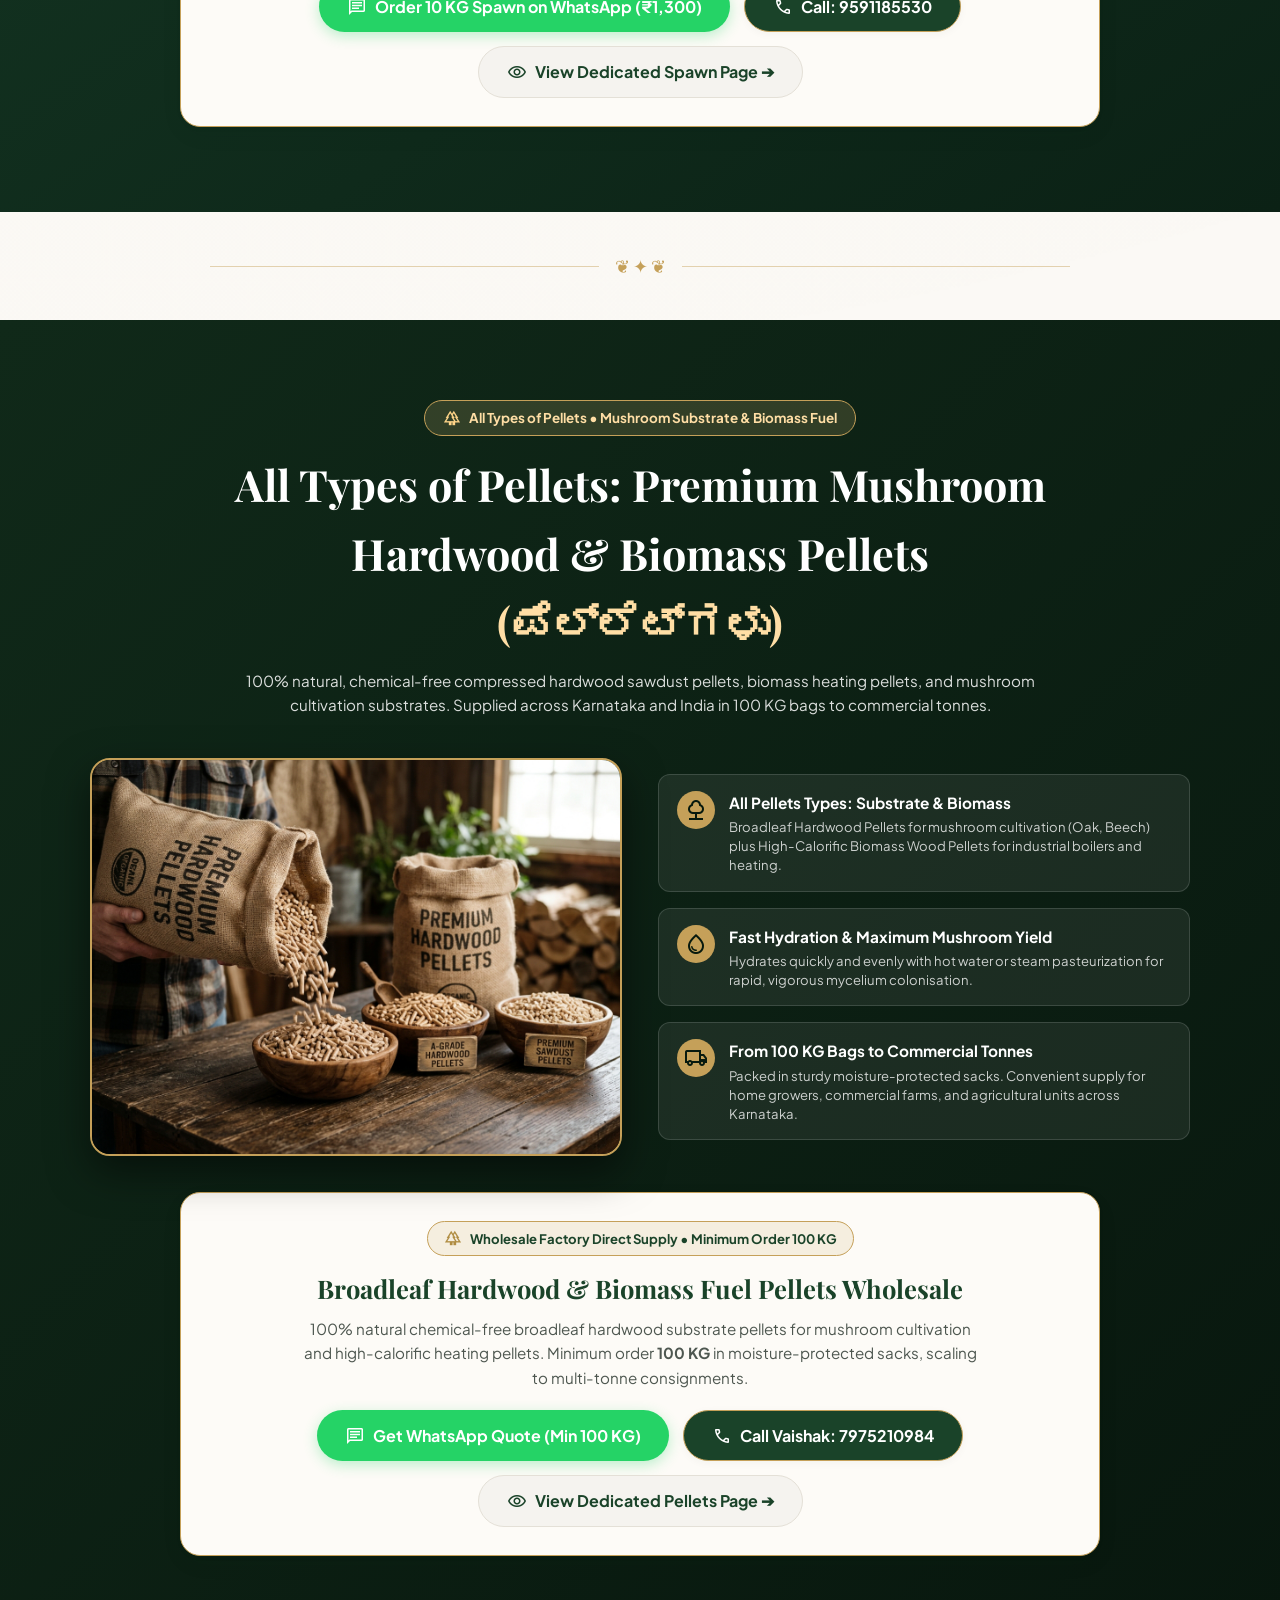
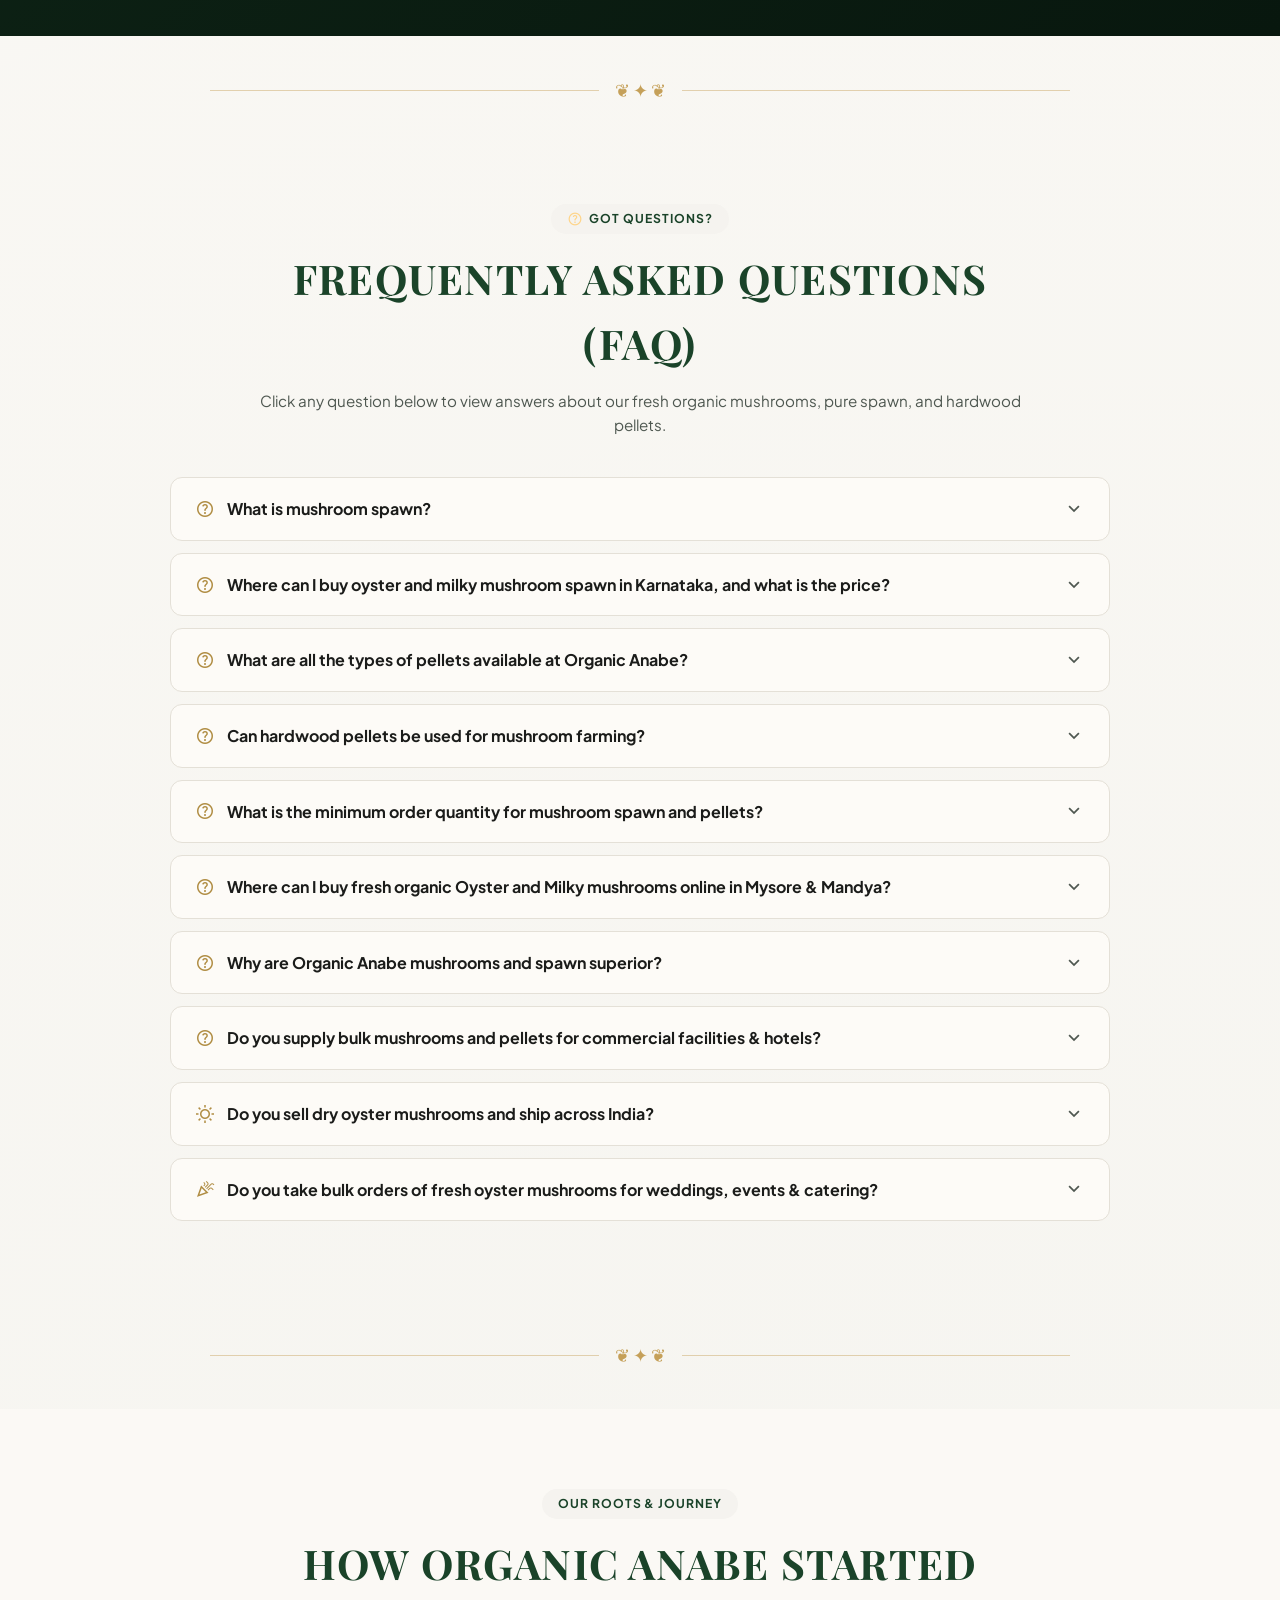
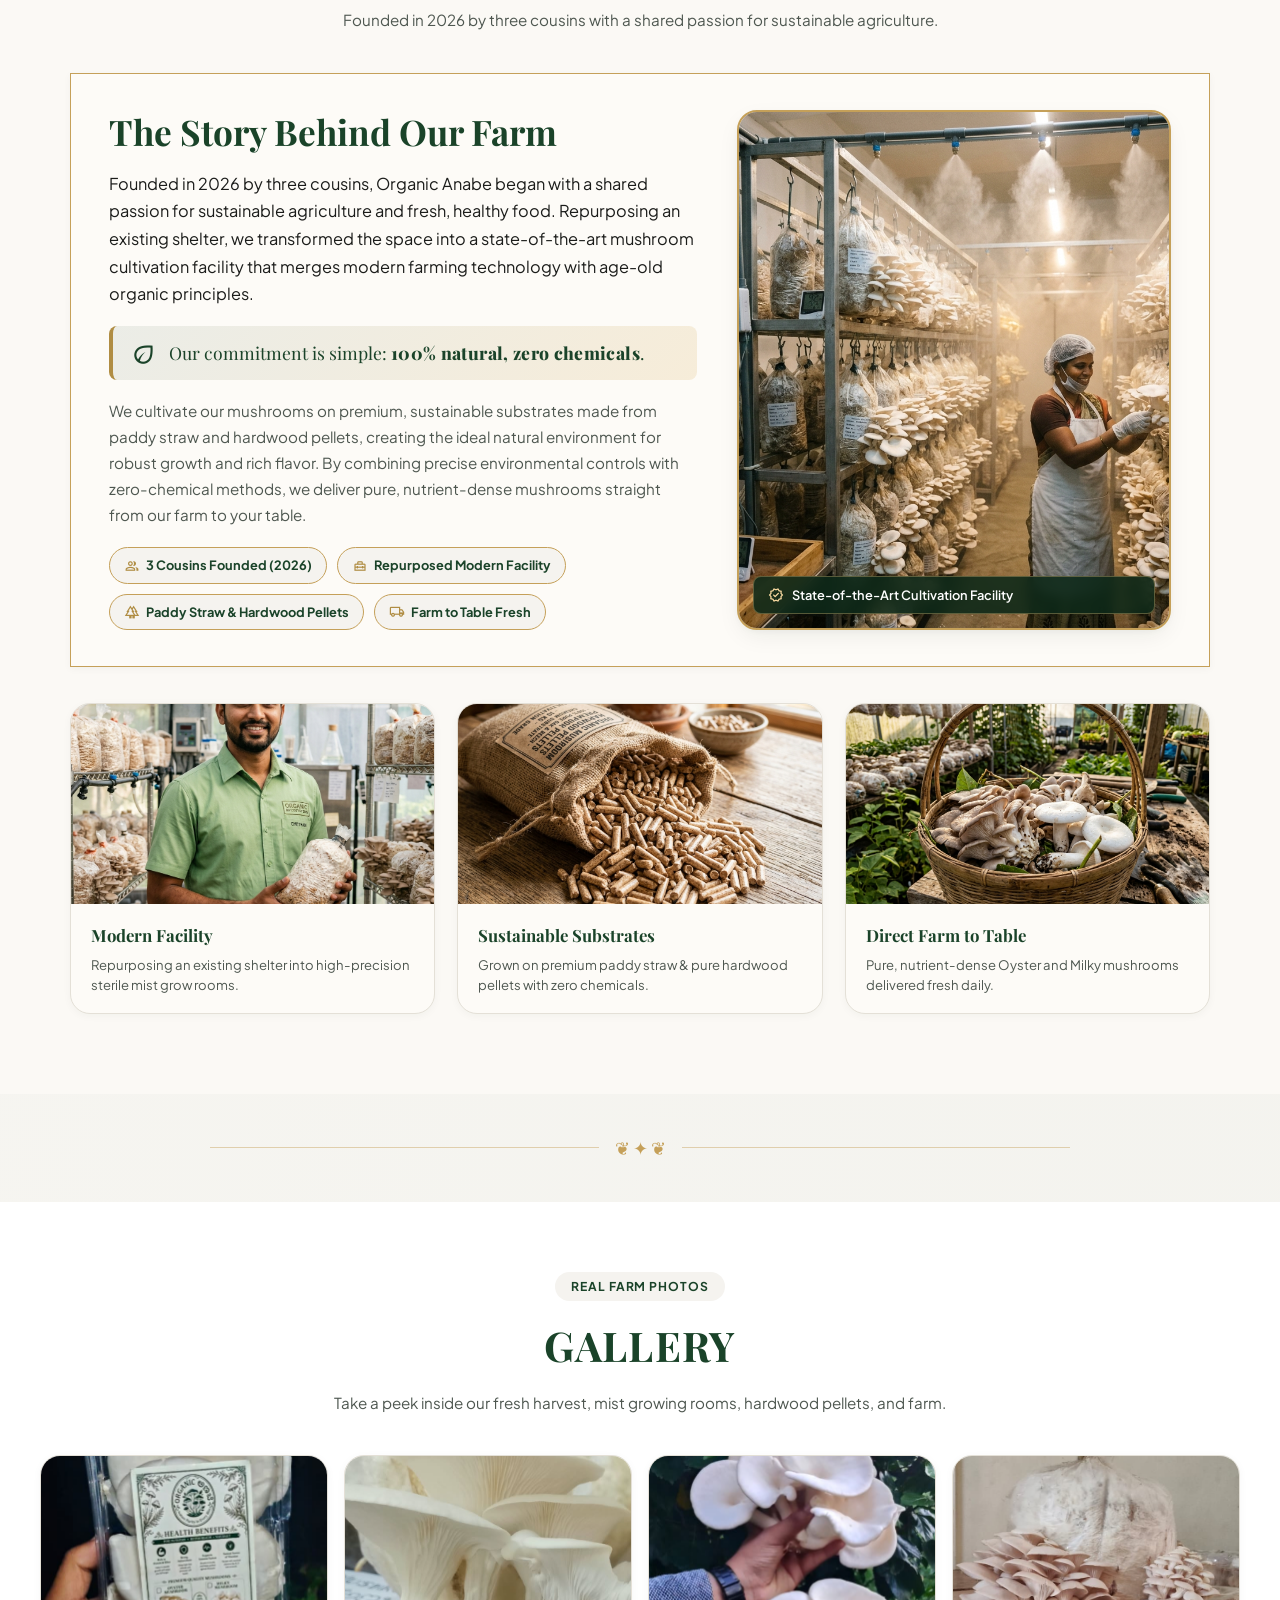
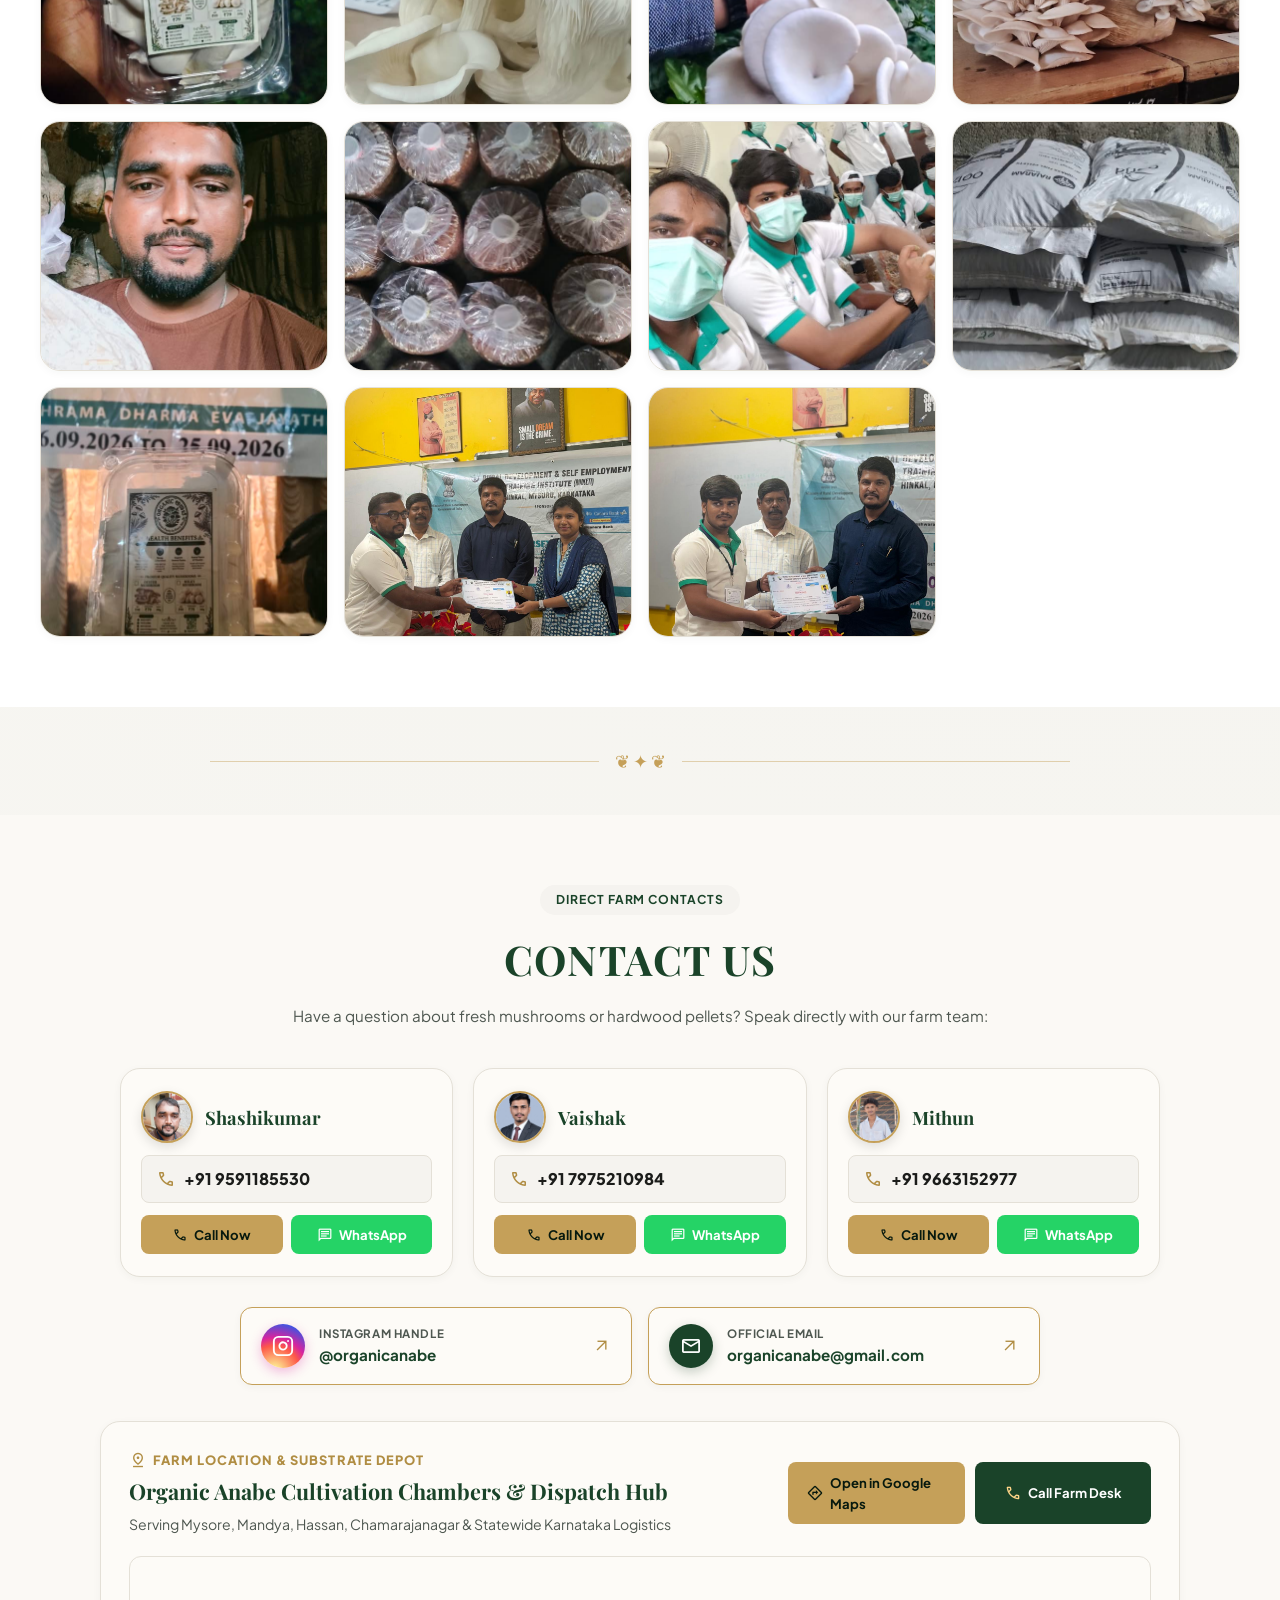
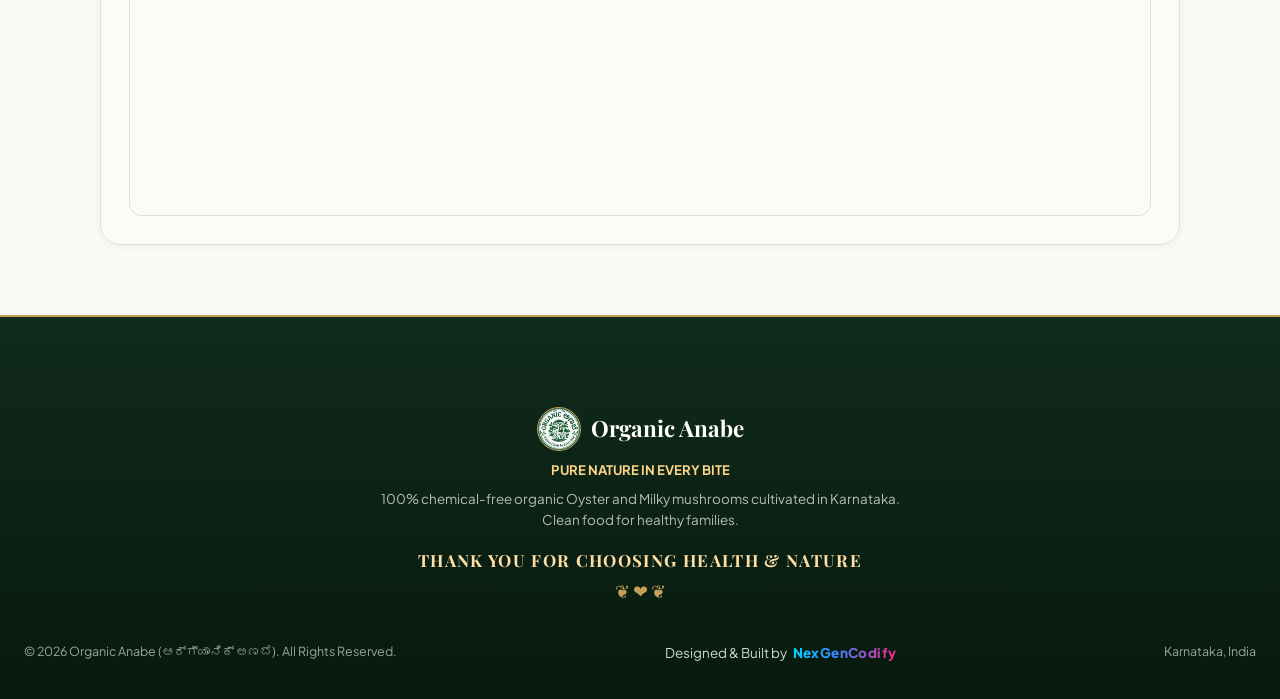
==== commit 39997f0f: "Arrange special offerings card frame with suited photos and fix FAQ placement" ====
--- a/index.html
+++ b/index.html
@@ -718,18 +718,24 @@
               </div>
             </div>
           </div>
-        <!-- SPECIAL OFFERINGS ROW: DRY OYSTER MUSHROOMS & EVENT BULK ORDERS -->
+                <!-- SPECIAL OFFERINGS ROW: DRY OYSTER MUSHROOMS & EVENT BULK ORDERS -->
         <div class="special-offerings-grid">
           <!-- Card 1: Dry Oyster Mushrooms -->
           <div class="special-offering-card">
-            <div>
-              <div class="special-offering-badge">
-                <span class="material-symbols-outlined" style="font-size: 15px; color: var(--secondary-light);">wb_sunny</span>
+            <div class="special-offering-imgwrap">
+              <img src="assets/dry_oyster.jpg" alt="Dry Oyster Mushrooms (ಒಣ ಸಿಂಪಿ ಅಣಬೆ)" />
+              <div class="special-offering-tag">
+                <span class="material-symbols-outlined" style="font-size: 14px;">wb_sunny</span>
                 <span data-i18n="dry_oyster_badge">100% Sun-Dried • Long Shelf Life</span>
               </div>
-              <h3 class="special-offering-title" data-i18n="dry_oyster_title">
-                Dry Oyster Mushrooms (ಒಣ ಸಿಂಪಿ ಅಣಬೆ)
-              </h3>
+            </div>
+            <div class="special-offering-body">
+              <div class="special-offering-head">
+                <h3 class="special-offering-title" data-i18n="dry_oyster_title">
+                  Dry Oyster Mushrooms (ಒಣ ಸಿಂಪಿ ಅಣಬೆ)
+                </h3>
+                <span class="special-offering-sci">Pleurotus Ostreatus • Dehydrated</span>
+              </div>
               <p class="special-offering-desc" data-i18n="dry_oyster_desc">
                 We also sell premium sun-dried Oyster mushrooms with concentrated umami, high protein, and zero chemical preservatives. Rehydrates in warm water in 10 minutes. Delivered all across India.
               </p>
@@ -738,29 +744,35 @@
                 <span class="special-offering-pill"><span class="material-symbols-outlined" style="font-size: 14px;">schedule</span> 12-Month Shelf Life</span>
                 <span class="special-offering-pill"><span class="material-symbols-outlined" style="font-size: 14px;">local_shipping</span> All-India Delivery</span>
               </div>
-            </div>
-            <div class="special-offering-actions">
-              <a href="https://api.whatsapp.com/send?phone=919591185530&text=Hello%20Organic%20Anabe!%20I%20would%20like%20to%20order%20Dry%20Oyster%20Mushrooms." target="_blank" class="btn-special-wa">
-                <span class="material-symbols-outlined" style="font-size: 18px;">chat</span>
-                <span data-i18n="btn_order_dry_oyster">Order Dry Oyster on WhatsApp</span>
-              </a>
-              <a href="tel:9591185530" class="btn-special-call">
-                <span class="material-symbols-outlined" style="font-size: 16px;">call</span>
-                <span>Call Us</span>
-              </a>
+              <div class="special-offering-actions">
+                <a href="https://api.whatsapp.com/send?phone=919591185530&text=Hello%20Organic%20Anabe!%20I%20would%20like%20to%20order%20Dry%20Oyster%20Mushrooms." target="_blank" class="btn-special-wa">
+                  <span class="material-symbols-outlined" style="font-size: 18px;">chat</span>
+                  <span data-i18n="btn_order_dry_oyster">Order Dry Oyster on WhatsApp</span>
+                </a>
+                <a href="tel:9591185530" class="btn-special-call">
+                  <span class="material-symbols-outlined" style="font-size: 16px;">call</span>
+                  <span>Call Us: 9591185530</span>
+                </a>
+              </div>
             </div>
           </div>
 
           <!-- Card 2: Fresh Oyster Mushroom Event Bulk Orders -->
           <div class="special-offering-card">
-            <div>
-              <div class="special-offering-badge" style="border-color: #25d366; background: rgba(37, 211, 102, 0.15); color: #25d366;">
-                <span class="material-symbols-outlined" style="font-size: 15px; color: #25d366;">celebration</span>
+            <div class="special-offering-imgwrap">
+              <img src="assets/event_bulk_oyster.jpg" alt="Fresh Oyster Mushroom Bulk Orders for Events" />
+              <div class="special-offering-tag event-tag">
+                <span class="material-symbols-outlined" style="font-size: 14px;">celebration</span>
                 <span data-i18n="bulk_event_badge">Direct Farm Harvest • Special Event Rates</span>
               </div>
-              <h3 class="special-offering-title" data-i18n="bulk_event_title">
-                Fresh Oyster Mushroom Bulk Orders for Events
-              </h3>
+            </div>
+            <div class="special-offering-body">
+              <div class="special-offering-head">
+                <h3 class="special-offering-title" data-i18n="bulk_event_title">
+                  Fresh Oyster Mushroom Bulk Orders for Events
+                </h3>
+                <span class="special-offering-sci">Weddings • Receptions • Parties • Catering</span>
+              </div>
               <p class="special-offering-desc" data-i18n="bulk_event_desc">
                 We also take bulk orders of fresh Oyster mushrooms for weddings, receptions, parties, catering services, religious functions, and hotels. Harvested fresh at dawn on your event morning.
               </p>
@@ -769,46 +781,19 @@
                 <span class="special-offering-pill"><span class="material-symbols-outlined" style="font-size: 14px;">wb_twilight</span> Fresh 5:30 AM Dawn Harvest</span>
                 <span class="special-offering-pill"><span class="material-symbols-outlined" style="font-size: 14px;">percent</span> Special Catering Rates</span>
               </div>
-            </div>
-            <div class="special-offering-actions">
-              <a href="https://api.whatsapp.com/send?phone=919591185530&text=Hello%20Organic%20Anabe!%20I%20would%20like%20to%20inquire%20about%20Bulk%20Fresh%20Oyster%20Mushrooms%20for%20an%20Event." target="_blank" class="btn-special-wa">
-                <span class="material-symbols-outlined" style="font-size: 18px;">chat</span>
-                <span data-i18n="btn_order_bulk_event">Book Event Bulk Order on WhatsApp</span>
-              </a>
-              <a href="tel:9591185530" class="btn-special-call">
-                <span class="material-symbols-outlined" style="font-size: 16px;">call</span>
-                <span>9591185530</span>
-              </a>
-            </div>
-          </div>
-        </div>
-        <!-- Item 9: Dry Oyster Mushroom -->
-        <details class="faq-accordion-item" name="faq">
-          <summary class="faq-accordion-summary">
-            <div class="faq-q-text">
-              <span class="material-symbols-outlined">wb_sunny</span>
-              <span>Do you sell dry oyster mushrooms and ship across India?</span>
-            </div>
-            <span class="material-symbols-outlined faq-chevron">expand_more</span>
-          </summary>
-          <div class="faq-accordion-content">
-            <p>Yes! We sell 100% natural sun-dried and dehydrated Oyster mushrooms packed with concentrated flavor, plant protein, and essential minerals. They are chemical-free, have a 12-month shelf life, and rehydrate in warm water in just 10 minutes. Available in 100g, 250g, 500g, and 1 KG packs with express courier delivery across Karnataka and all India. WhatsApp: 9591185530.</p>
-          </div>
-        </details>
-
-        <!-- Item 10: Event Bulk Orders -->
-        <details class="faq-accordion-item" name="faq">
-          <summary class="faq-accordion-summary">
-            <div class="faq-q-text">
-              <span class="material-symbols-outlined">celebration</span>
-              <span>Do you take bulk orders of fresh oyster mushrooms for weddings, events &amp; catering?</span>
-            </div>
-            <span class="material-symbols-outlined faq-chevron">expand_more</span>
-          </summary>
-          <div class="faq-accordion-content">
-            <p>Yes! We take bulk orders of fresh Oyster mushrooms for all kinds of events—including weddings, family celebrations, catering feasts, birthday parties, hotels, and religious festivals. Harvested fresh at dawn (5:30 AM) on the morning of your event to ensure 100% peak freshness. Available in bulk quantities (5 KG, 10 KG, 25 KG, 50+ KG) at special wholesale rates. Contact our event desk at 9591185530 or 7975210984 to pre-book your dates.</p>
-          </div>
-        </details>
+              <div class="special-offering-actions">
+                <a href="https://api.whatsapp.com/send?phone=919591185530&text=Hello%20Organic%20Anabe!%20I%20would%20like%20to%20inquire%20about%20Bulk%20Fresh%20Oyster%20Mushrooms%20for%20an%20Event." target="_blank" class="btn-special-wa">
+                  <span class="material-symbols-outlined" style="font-size: 18px;">chat</span>
+                  <span data-i18n="btn_order_bulk_event">Book Event Bulk Order on WhatsApp</span>
+                </a>
+                <a href="tel:9591185530" class="btn-special-call">
+                  <span class="material-symbols-outlined" style="font-size: 16px;">call</span>
+                  <span>Call Us: 9591185530</span>
+                </a>
+              </div>
+            </div>
+          </div>
+        </div>
       </div>
     </section>
 
@@ -1473,6 +1458,34 @@
             <p>Yes! We provide bulk commercial supplies of fresh mushrooms to restaurants, caterers, and organic stores, as well as multiple-tonne shipments of hardwood and biomass fuel pellets for industrial heating plants across Karnataka. Contact Vaishak on our bulk hotline: 7975210984.</p>
           </div>
         </details>
+
+        <!-- Item 9: Dry Oyster Mushroom -->
+        <details class="faq-accordion-item" name="faq">
+          <summary class="faq-accordion-summary">
+            <div class="faq-q-text">
+              <span class="material-symbols-outlined">wb_sunny</span>
+              <span>Do you sell dry oyster mushrooms and ship across India?</span>
+            </div>
+            <span class="material-symbols-outlined faq-chevron">expand_more</span>
+          </summary>
+          <div class="faq-accordion-content">
+            <p>Yes! We sell 100% natural sun-dried and dehydrated Oyster mushrooms packed with concentrated flavor, plant protein, and essential minerals. They are chemical-free, have a 12-month shelf life, and rehydrate in warm water in just 10 minutes. Available in 100g, 250g, 500g, and 1 KG packs with express courier delivery across Karnataka and all India. WhatsApp: 9591185530.</p>
+          </div>
+        </details>
+
+        <!-- Item 10: Event Bulk Orders -->
+        <details class="faq-accordion-item" name="faq">
+          <summary class="faq-accordion-summary">
+            <div class="faq-q-text">
+              <span class="material-symbols-outlined">celebration</span>
+              <span>Do you take bulk orders of fresh oyster mushrooms for weddings, events &amp; catering?</span>
+            </div>
+            <span class="material-symbols-outlined faq-chevron">expand_more</span>
+          </summary>
+          <div class="faq-accordion-content">
+            <p>Yes! We take bulk orders of fresh Oyster mushrooms for all kinds of events—including weddings, family celebrations, catering feasts, birthday parties, hotels, and religious festivals. Harvested fresh at dawn (5:30 AM) on the morning of your event to ensure 100% peak freshness. Available in bulk quantities (5 KG, 10 KG, 25 KG, 50+ KG) at special wholesale rates. Contact our event desk at 9591185530 or 7975210984 to pre-book your dates.</p>
+          </div>
+        </details>
       </div>
     </section>
 
--- a/css/style.css
+++ b/css/style.css
@@ -6063,7 +6063,7 @@
 }
 
 /* ==========================================================================
-   SPECIAL OFFERINGS: DRY OYSTER MUSHROOMS & EVENT BULK ORDERS
+   SPECIAL OFFERINGS: DRY OYSTER & BULK EVENTS
    ========================================================================== */
 .special-offerings-grid {
   display: grid;
@@ -6078,47 +6078,91 @@
   background: rgba(13, 40, 24, 0.78);
   border: 1.5px solid rgba(197, 160, 89, 0.4);
   border-radius: var(--radius-xl);
-  padding: 24px;
   backdrop-filter: blur(8px);
   -webkit-backdrop-filter: blur(8px);
   display: flex;
   flex-direction: column;
-  justify-content: space-between;
-  box-shadow: 0 8px 24px rgba(0, 0, 0, 0.25);
-  transition: all 0.3s cubic-bezier(0.16, 1, 0.3, 1);
-  position: relative;
+  box-shadow: 0 16px 40px rgba(0, 0, 0, 0.35);
+  transition: transform 0.3s cubic-bezier(0.16, 1, 0.3, 1), border-color 0.3s ease, box-shadow 0.3s ease;
   overflow: hidden;
 }
 
 .special-offering-card:hover {
   transform: translateY(-4px);
   border-color: var(--secondary);
-  box-shadow: 0 12px 32px rgba(197, 160, 89, 0.2);
-}
-
-.special-offering-badge {
+  box-shadow: 0 20px 48px rgba(197, 160, 89, 0.25);
+}
+
+.special-offering-imgwrap {
+  position: relative;
+  width: 100%;
+  height: 220px;
+  overflow: hidden;
+  background: #081a10;
+}
+
+.special-offering-imgwrap img {
+  width: 100%;
+  height: 100%;
+  object-fit: cover;
+  display: block;
+  transition: transform 0.6s cubic-bezier(0.16, 1, 0.3, 1);
+}
+
+.special-offering-card:hover .special-offering-imgwrap img {
+  transform: scale(1.05);
+}
+
+.special-offering-tag {
+  position: absolute;
+  top: 14px;
+  left: 14px;
   display: inline-flex;
   align-items: center;
   gap: 6px;
-  background: rgba(254, 212, 136, 0.15);
+  background: rgba(13, 40, 24, 0.88);
   border: 1px solid var(--secondary);
   color: var(--secondary-light);
-  padding: 4px 12px;
+  padding: 5px 12px;
   border-radius: var(--radius-full);
   font-size: 0.76rem;
   font-weight: 700;
   text-transform: uppercase;
   letter-spacing: 0.04em;
-  width: fit-content;
-  margin-bottom: 12px;
+  backdrop-filter: blur(6px);
+  -webkit-backdrop-filter: blur(6px);
+  z-index: 2;
+}
+
+.special-offering-tag.event-tag {
+  border-color: #25d366;
+  color: #25d366;
+}
+
+.special-offering-body {
+  padding: 22px 24px 24px;
+  display: flex;
+  flex-direction: column;
+  flex-grow: 1;
+}
+
+.special-offering-head {
+  margin-bottom: 8px;
 }
 
 .special-offering-title {
   font-family: var(--font-serif);
   font-size: 1.35rem;
   color: #ffffff;
-  margin-bottom: 8px;
+  margin-bottom: 4px;
   line-height: 1.25;
+}
+
+.special-offering-sci {
+  font-size: 0.8rem;
+  font-style: italic;
+  color: var(--secondary-light);
+  display: block;
 }
 
 .special-offering-desc {
@@ -6133,48 +6177,48 @@
   display: flex;
   flex-wrap: wrap;
   gap: 8px;
-  margin-bottom: 18px;
+  margin-bottom: 20px;
 }
 
 .special-offering-pill {
   display: inline-flex;
   align-items: center;
-  gap: 4px;
-  background: rgba(255, 255, 255, 0.08);
+  gap: 6px;
+  background: rgba(255, 255, 255, 0.07);
   border: 1px solid rgba(255, 255, 255, 0.15);
-  border-radius: var(--radius-full);
   padding: 4px 10px;
-  font-size: 0.75rem;
+  border-radius: 6px;
+  font-size: 0.78rem;
   color: rgba(255, 255, 255, 0.9);
-  font-weight: 600;
 }
 
 .special-offering-actions {
   display: flex;
-  gap: 10px;
-  flex-wrap: wrap;
+  flex-direction: column;
+  gap: 8px;
+  margin-top: auto;
 }
 
 .btn-special-wa {
-  flex: 1;
   display: inline-flex;
   align-items: center;
   justify-content: center;
   gap: 8px;
-  padding: 10px 18px;
-  border-radius: var(--radius-full);
   background: #25d366;
-  color: #ffffff;
+  color: #0b2216;
+  font-weight: 700;
+  font-size: 0.92rem;
+  padding: 12px 18px;
+  border-radius: var(--radius-md);
   text-decoration: none;
-  font-weight: 700;
-  font-size: 0.84rem;
-  box-shadow: 0 4px 12px rgba(37, 211, 102, 0.3);
   transition: all 0.2s ease;
+  box-shadow: 0 4px 14px rgba(37, 211, 102, 0.3);
 }
 
 .btn-special-wa:hover {
-  background: #20ba57;
-  transform: translateY(-1px);
+  background: #20ba5a;
+  transform: translateY(-2px);
+  box-shadow: 0 6px 18px rgba(37, 211, 102, 0.45);
 }
 
 .btn-special-call {
@@ -6182,25 +6226,28 @@
   align-items: center;
   justify-content: center;
   gap: 6px;
-  padding: 10px 16px;
-  border-radius: var(--radius-full);
-  background: rgba(255, 255, 255, 0.12);
-  border: 1px solid rgba(255, 255, 255, 0.3);
+  background: rgba(255, 255, 255, 0.08);
+  border: 1px solid rgba(255, 255, 255, 0.2);
   color: #ffffff;
+  font-weight: 600;
+  font-size: 0.85rem;
+  padding: 9px 16px;
+  border-radius: var(--radius-md);
   text-decoration: none;
-  font-weight: 700;
-  font-size: 0.84rem;
   transition: all 0.2s ease;
 }
 
 .btn-special-call:hover {
-  background: rgba(255, 255, 255, 0.22);
-  border-color: #ffffff;
-}
-
-@media (max-width: 768px) {
+  background: rgba(255, 255, 255, 0.15);
+  border-color: rgba(255, 255, 255, 0.4);
+}
+
+@media (max-width: 820px) {
   .special-offerings-grid {
     grid-template-columns: 1fr;
-    max-width: 480px;
-  }
-}
+    gap: 18px;
+  }
+  .special-offering-imgwrap {
+    height: 190px;
+  }
+}
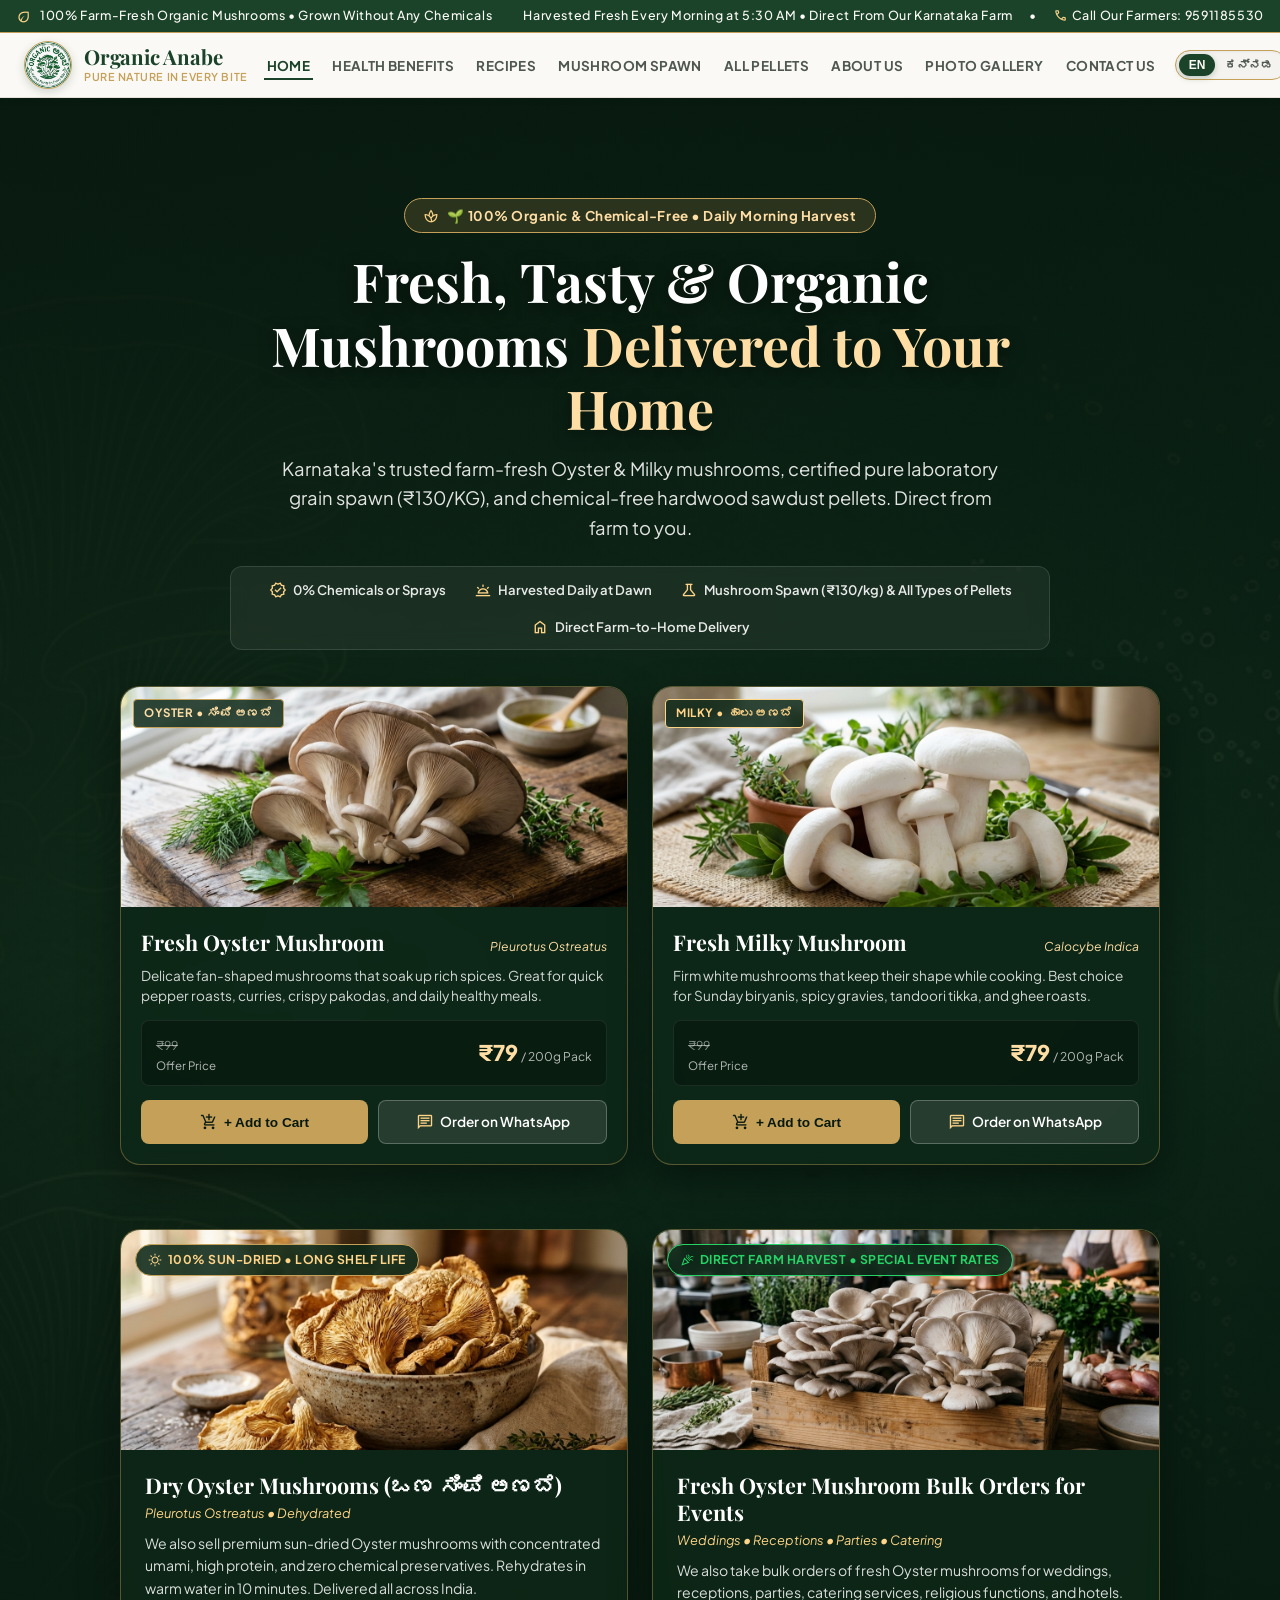
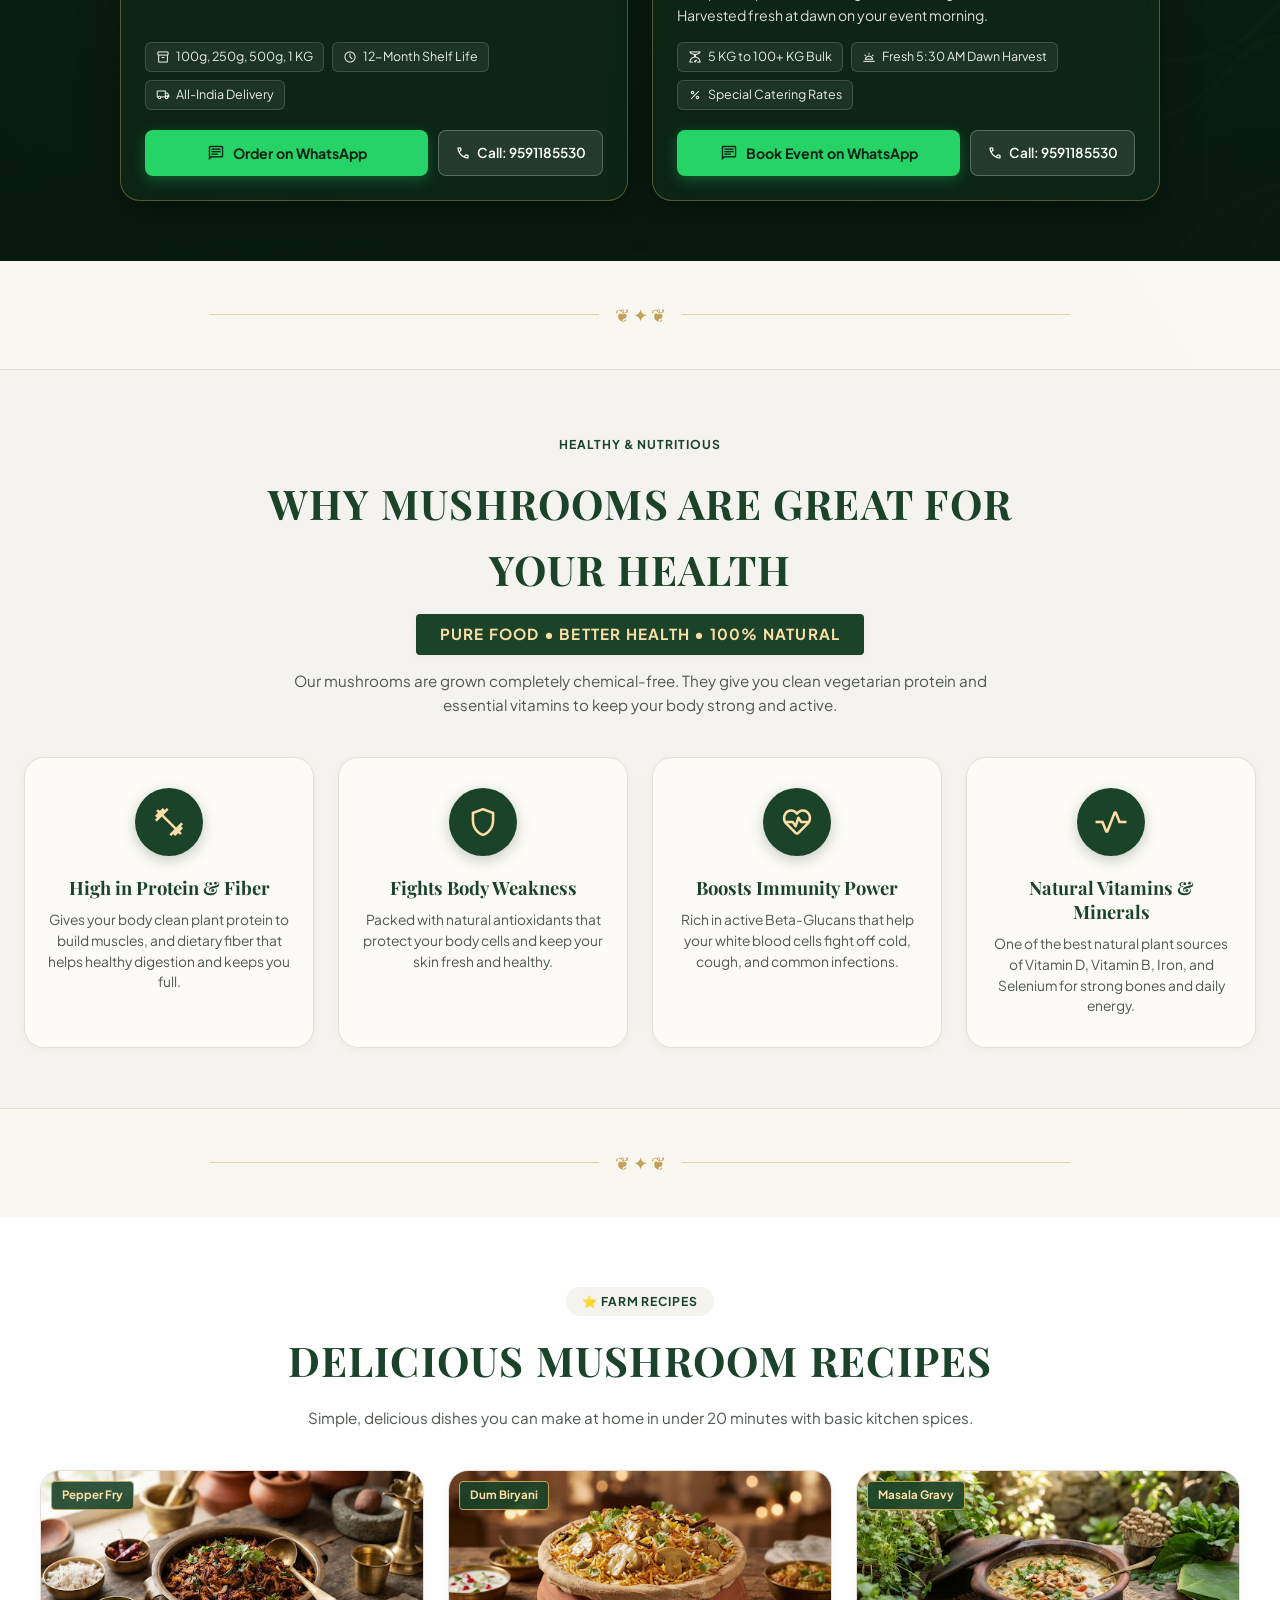
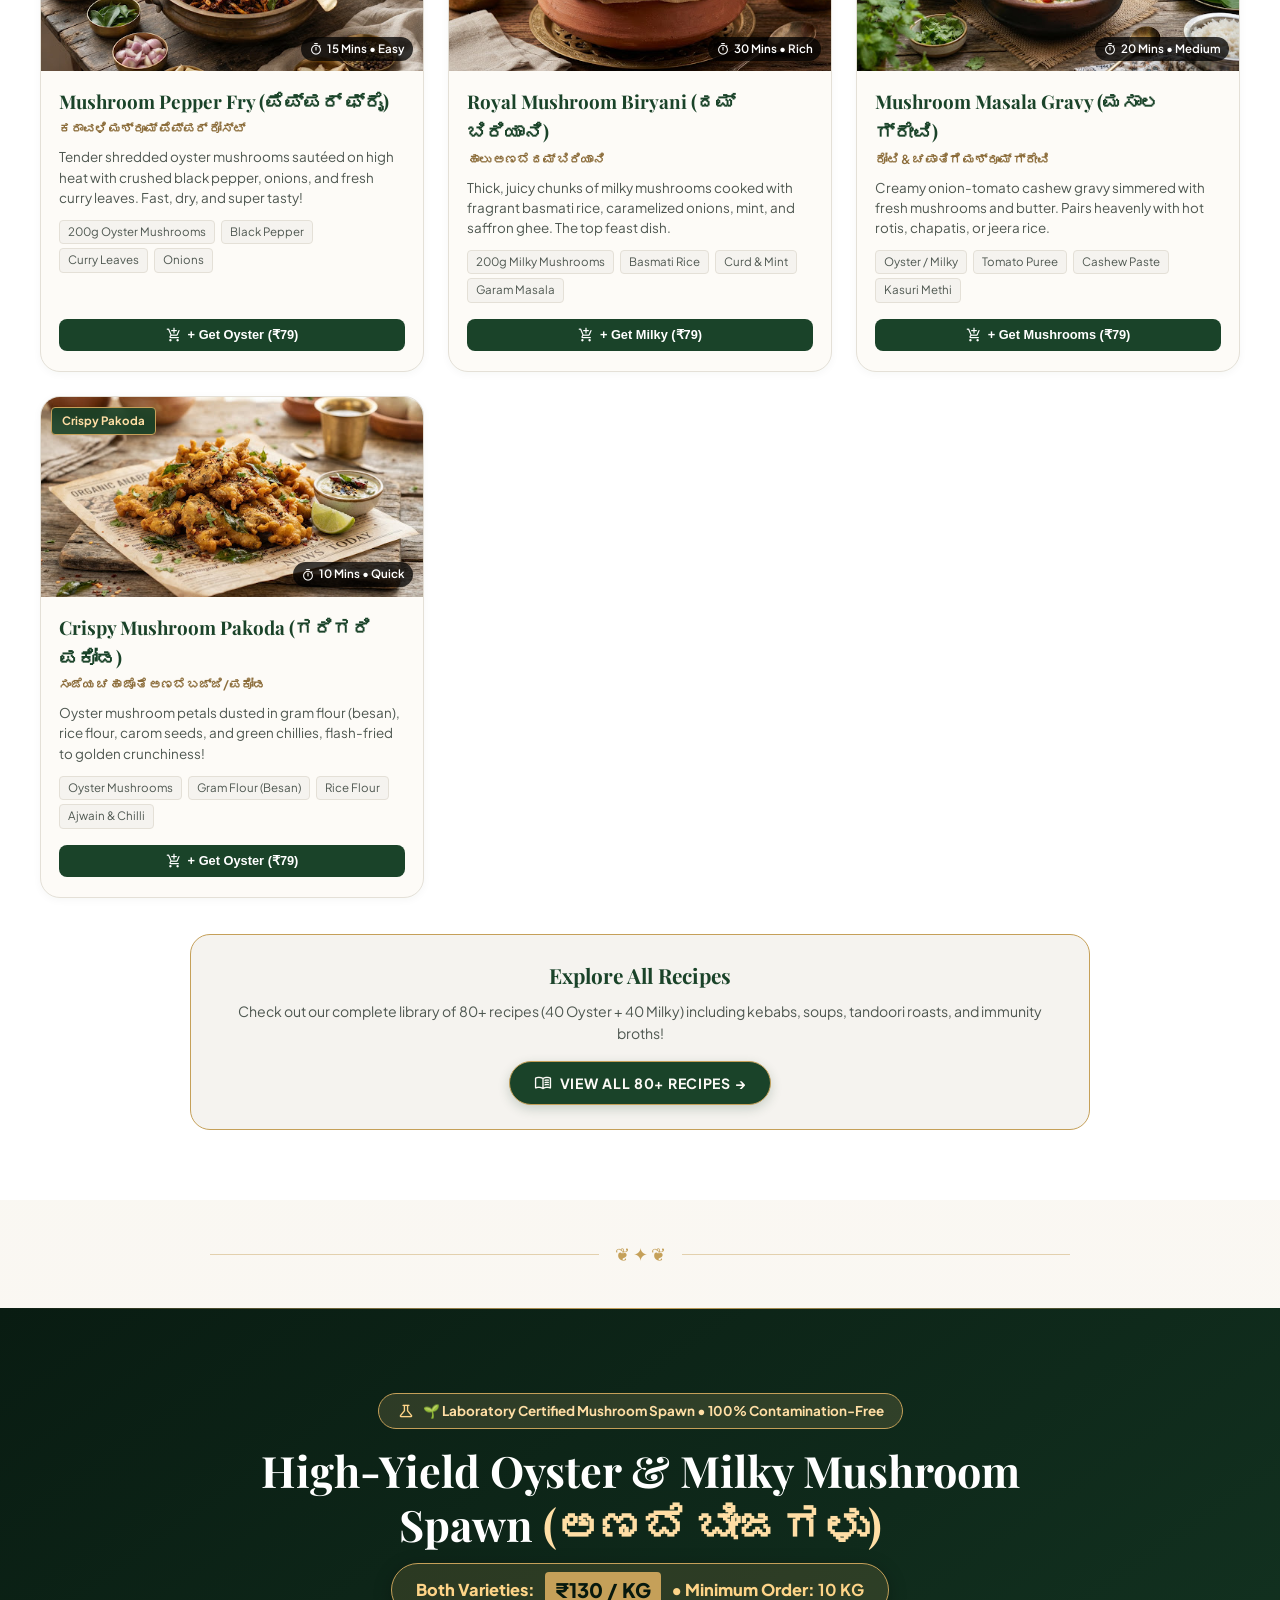
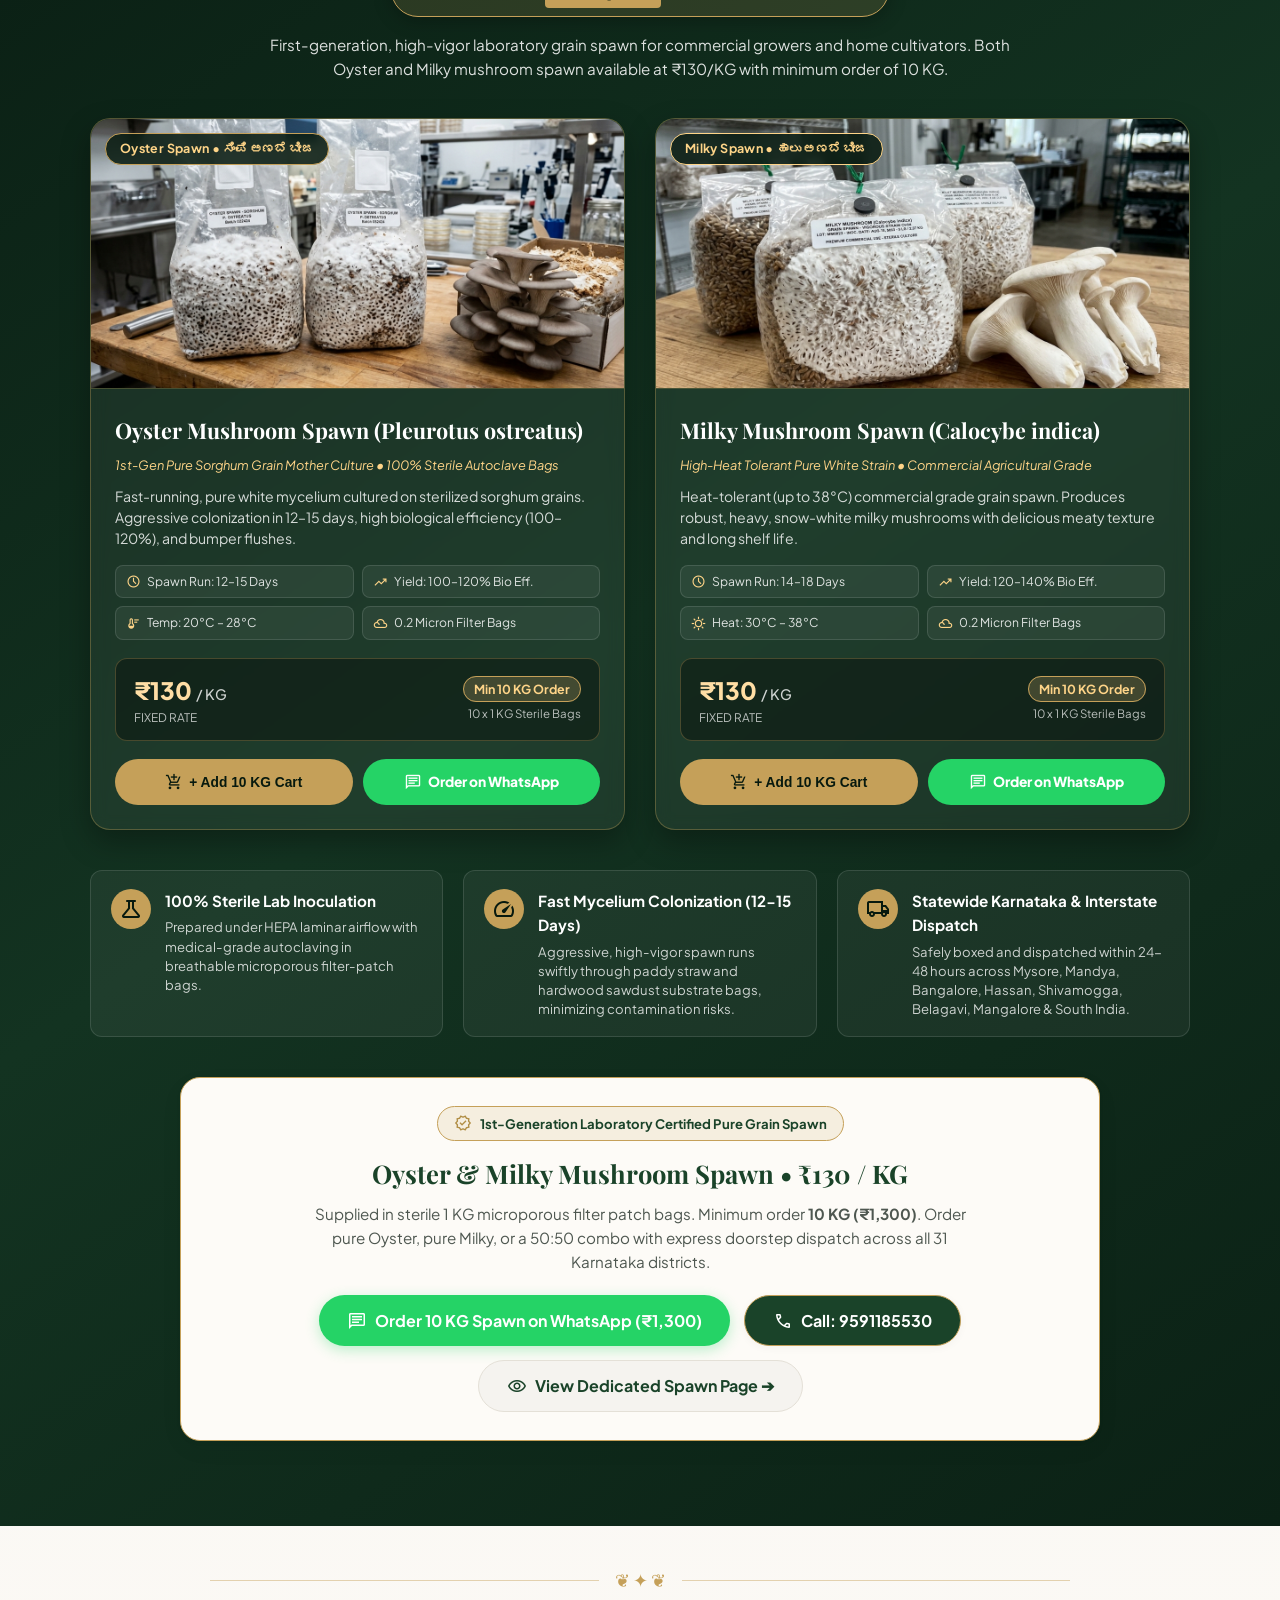
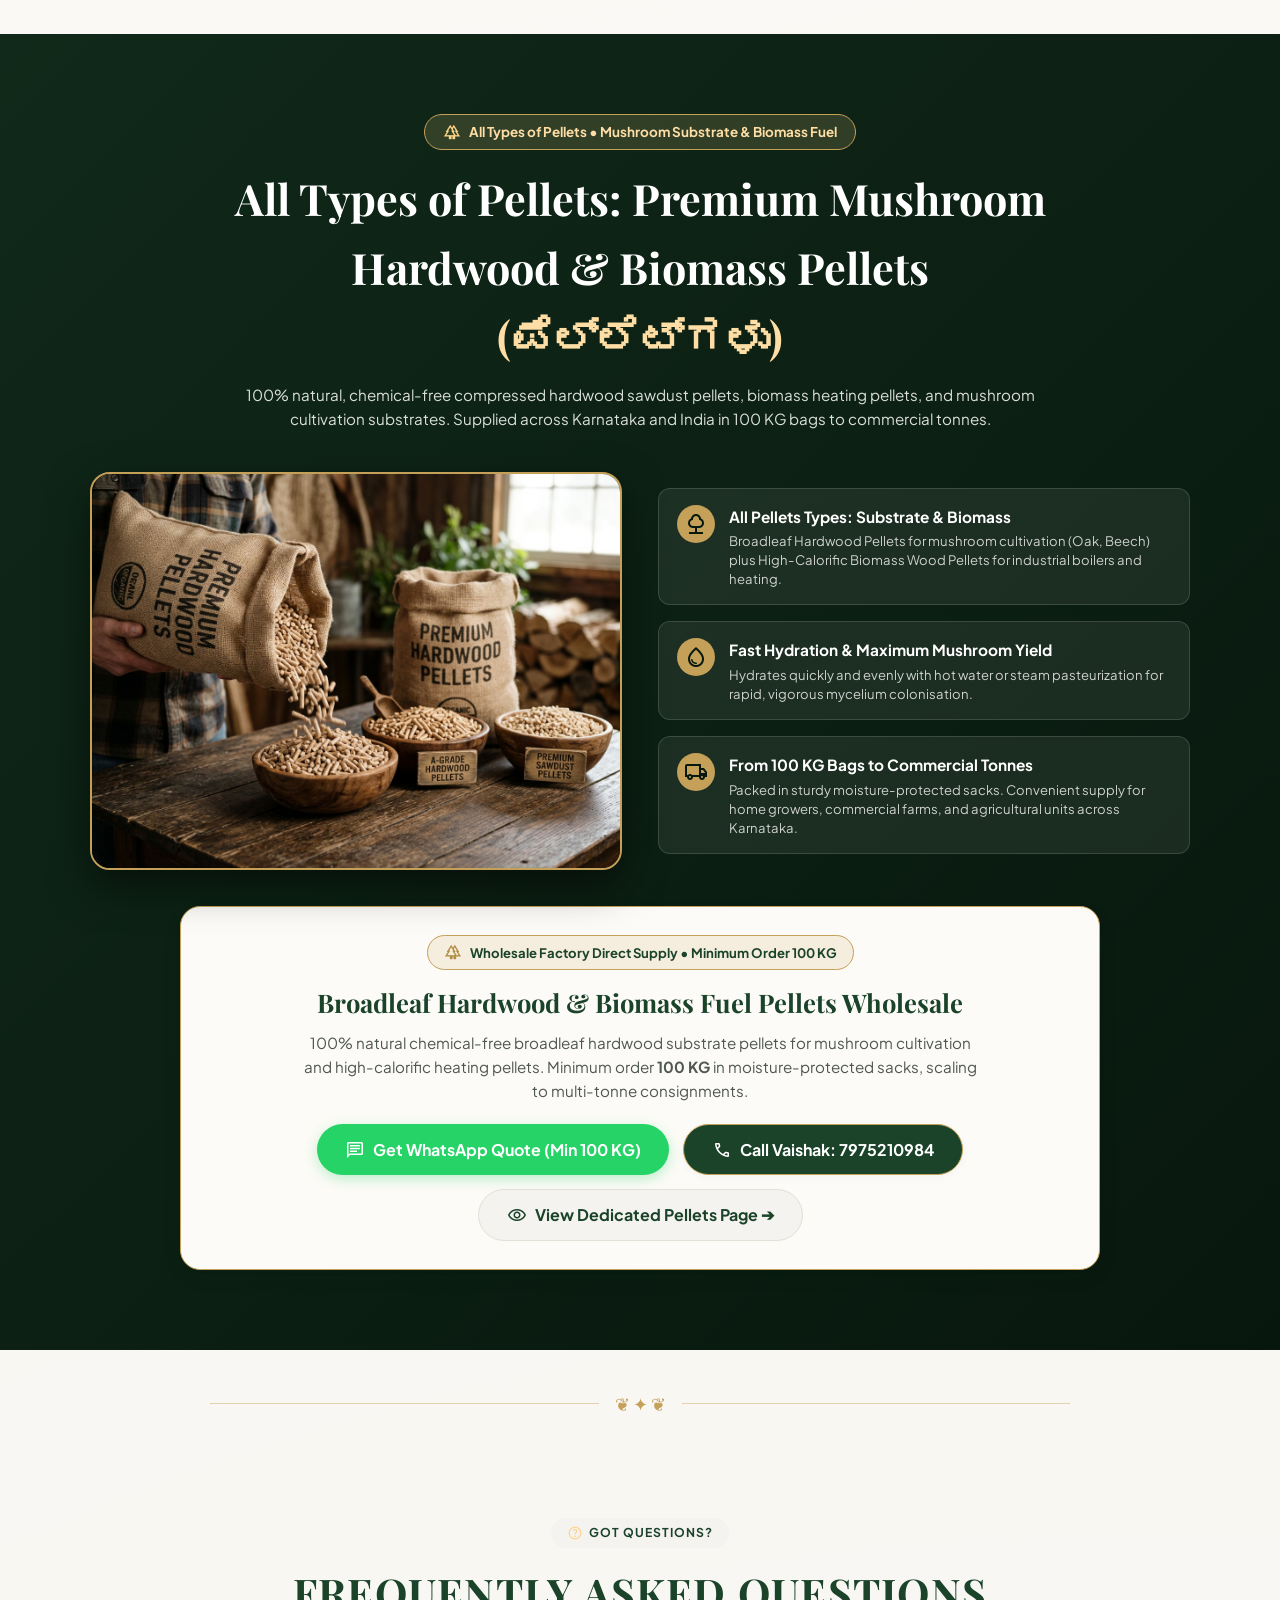
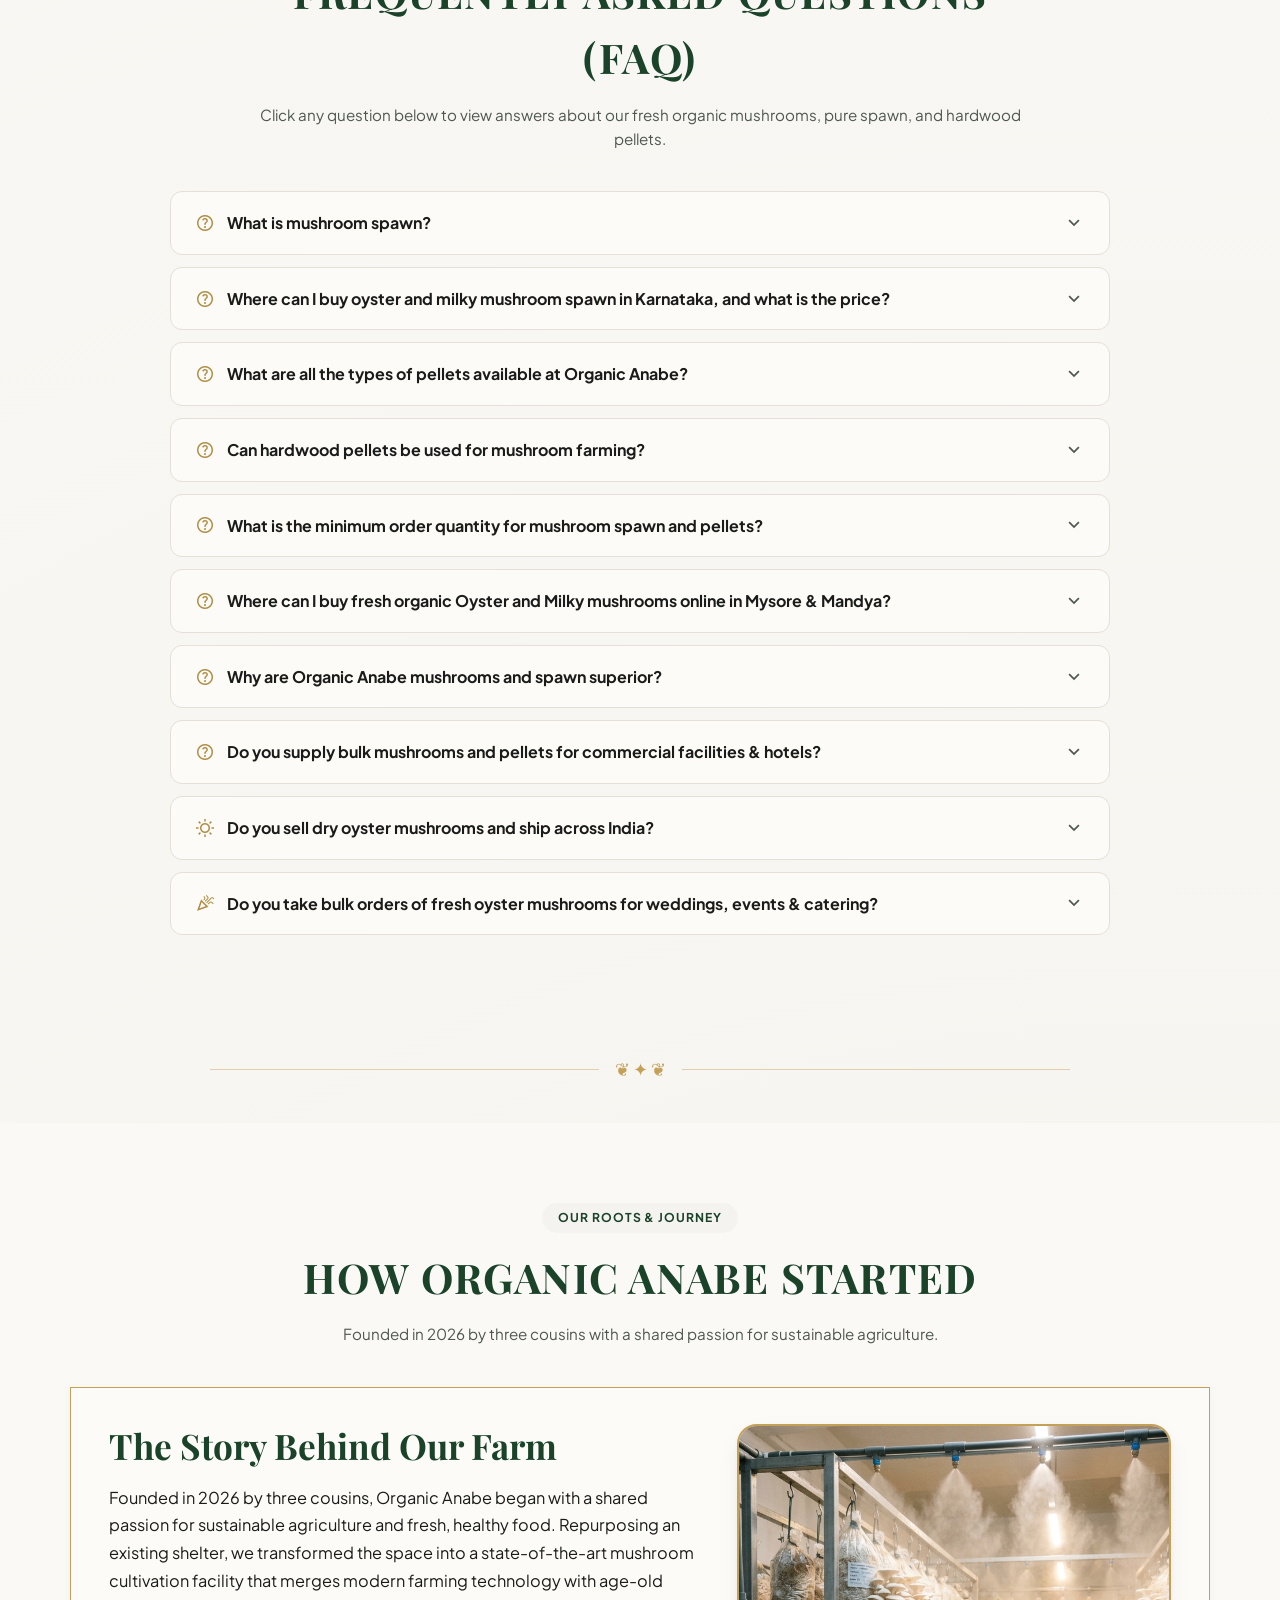
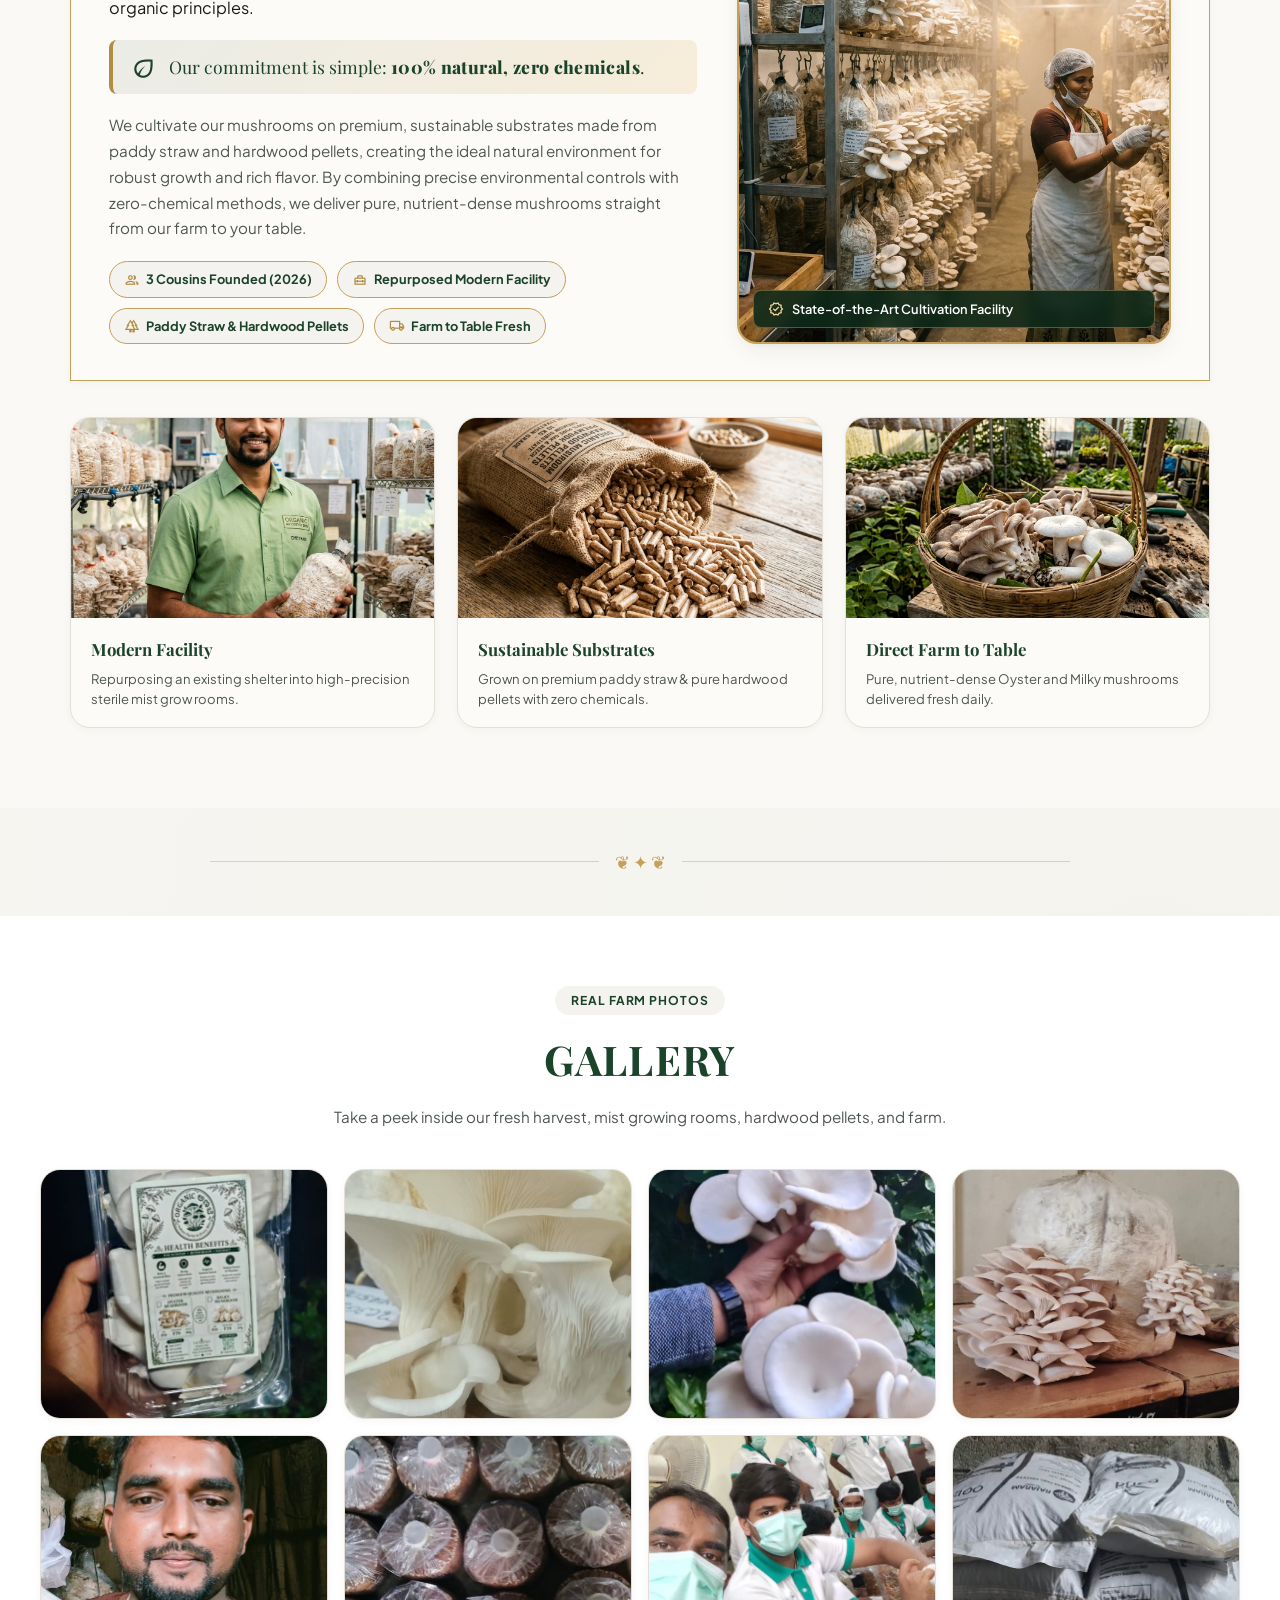
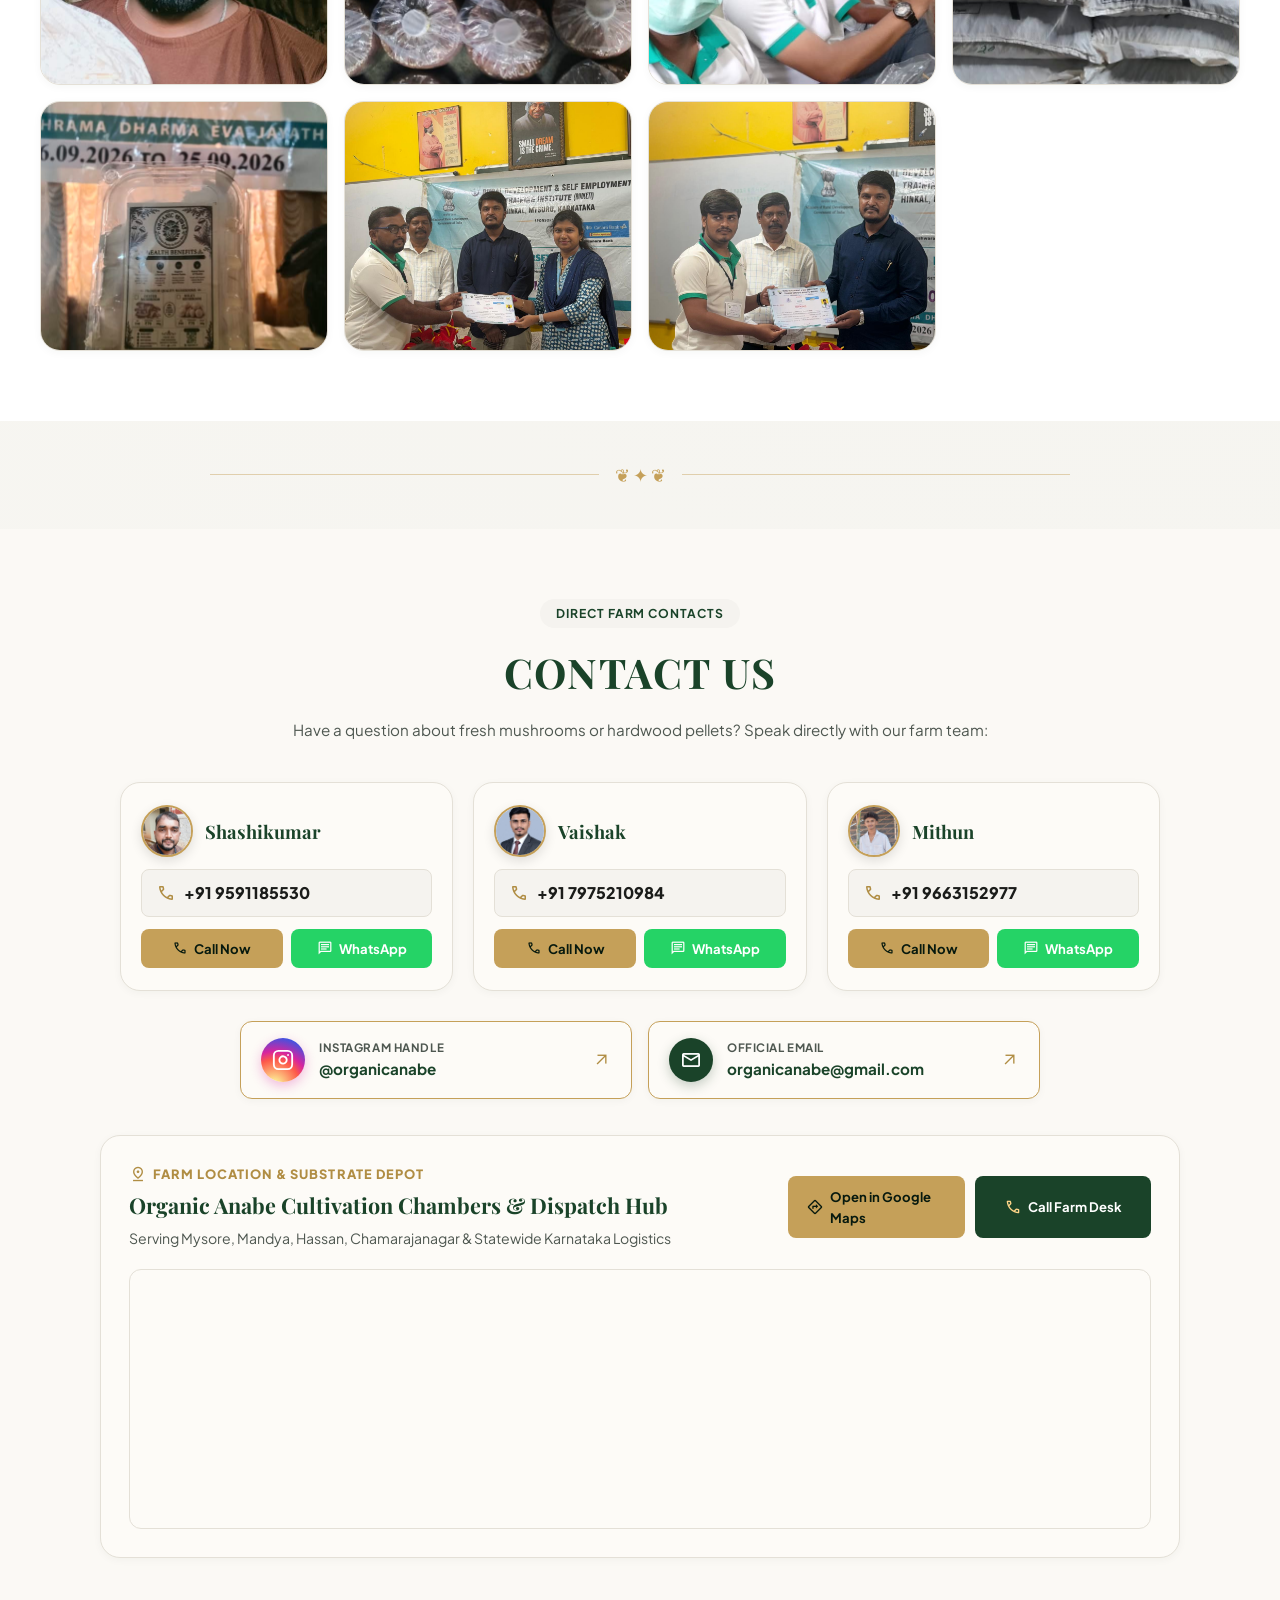
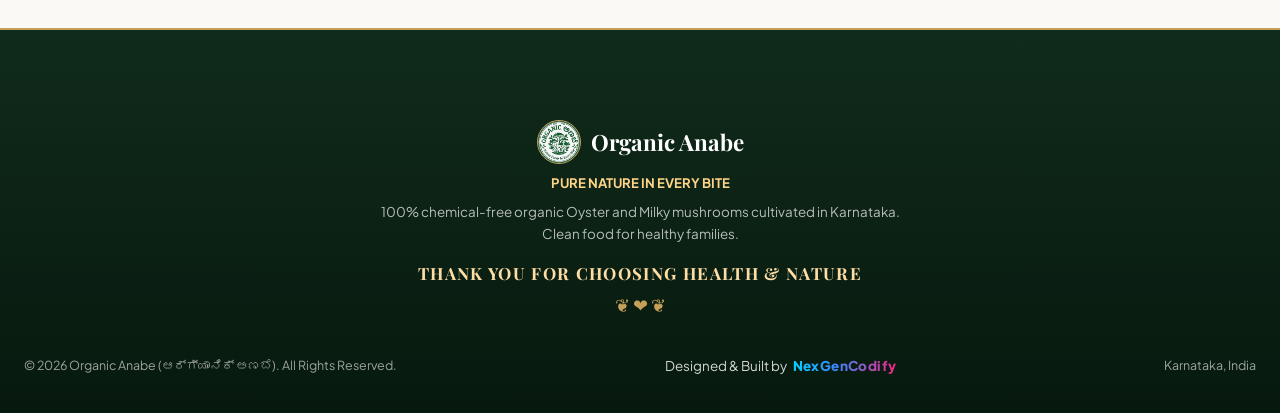
==== commit 0ba104a6: "Fix grid alignment and button layout for special offerings cards" ====
--- a/index.html
+++ b/index.html
@@ -718,7 +718,9 @@
               </div>
             </div>
           </div>
-                <!-- SPECIAL OFFERINGS ROW: DRY OYSTER MUSHROOMS & EVENT BULK ORDERS -->
+        </div> <!-- Close hero-dual-grid -->
+
+        <!-- SPECIAL OFFERINGS ROW: DRY OYSTER MUSHROOMS & EVENT BULK ORDERS -->
         <div class="special-offerings-grid">
           <!-- Card 1: Dry Oyster Mushrooms -->
           <div class="special-offering-card">
@@ -747,11 +749,11 @@
               <div class="special-offering-actions">
                 <a href="https://api.whatsapp.com/send?phone=919591185530&text=Hello%20Organic%20Anabe!%20I%20would%20like%20to%20order%20Dry%20Oyster%20Mushrooms." target="_blank" class="btn-special-wa">
                   <span class="material-symbols-outlined" style="font-size: 18px;">chat</span>
-                  <span data-i18n="btn_order_dry_oyster">Order Dry Oyster on WhatsApp</span>
+                  <span data-i18n="btn_order_dry_oyster">Order on WhatsApp</span>
                 </a>
                 <a href="tel:9591185530" class="btn-special-call">
                   <span class="material-symbols-outlined" style="font-size: 16px;">call</span>
-                  <span>Call Us: 9591185530</span>
+                  <span>Call: 9591185530</span>
                 </a>
               </div>
             </div>
@@ -784,11 +786,11 @@
               <div class="special-offering-actions">
                 <a href="https://api.whatsapp.com/send?phone=919591185530&text=Hello%20Organic%20Anabe!%20I%20would%20like%20to%20inquire%20about%20Bulk%20Fresh%20Oyster%20Mushrooms%20for%20an%20Event." target="_blank" class="btn-special-wa">
                   <span class="material-symbols-outlined" style="font-size: 18px;">chat</span>
-                  <span data-i18n="btn_order_bulk_event">Book Event Bulk Order on WhatsApp</span>
+                  <span data-i18n="btn_order_bulk_event">Book Event on WhatsApp</span>
                 </a>
                 <a href="tel:9591185530" class="btn-special-call">
                   <span class="material-symbols-outlined" style="font-size: 16px;">call</span>
-                  <span>Call Us: 9591185530</span>
+                  <span>Call: 9591185530</span>
                 </a>
               </div>
             </div>
--- a/css/style.css
+++ b/css/style.css
@@ -6070,7 +6070,7 @@
   grid-template-columns: repeat(2, 1fr);
   gap: 24px;
   max-width: 1040px;
-  margin: 32px auto 0;
+  margin: 28px auto 0;
   width: 100%;
 }
 
@@ -6143,7 +6143,7 @@
   padding: 22px 24px 24px;
   display: flex;
   flex-direction: column;
-  flex-grow: 1;
+  flex: 1;
 }
 
 .special-offering-head {
@@ -6194,12 +6194,12 @@
 
 .special-offering-actions {
   display: flex;
-  flex-direction: column;
-  gap: 8px;
+  gap: 10px;
   margin-top: auto;
 }
 
 .btn-special-wa {
+  flex: 1;
   display: inline-flex;
   align-items: center;
   justify-content: center;
@@ -6207,12 +6207,13 @@
   background: #25d366;
   color: #0b2216;
   font-weight: 700;
-  font-size: 0.92rem;
-  padding: 12px 18px;
+  font-size: 0.88rem;
+  padding: 11px 16px;
   border-radius: var(--radius-md);
   text-decoration: none;
   transition: all 0.2s ease;
   box-shadow: 0 4px 14px rgba(37, 211, 102, 0.3);
+  white-space: nowrap;
 }
 
 .btn-special-wa:hover {
@@ -6222,23 +6223,25 @@
 }
 
 .btn-special-call {
+  flex: 0 0 auto;
   display: inline-flex;
   align-items: center;
   justify-content: center;
   gap: 6px;
-  background: rgba(255, 255, 255, 0.08);
-  border: 1px solid rgba(255, 255, 255, 0.2);
+  background: rgba(255, 255, 255, 0.1);
+  border: 1px solid rgba(255, 255, 255, 0.25);
   color: #ffffff;
   font-weight: 600;
   font-size: 0.85rem;
-  padding: 9px 16px;
+  padding: 11px 16px;
   border-radius: var(--radius-md);
   text-decoration: none;
   transition: all 0.2s ease;
+  white-space: nowrap;
 }
 
 .btn-special-call:hover {
-  background: rgba(255, 255, 255, 0.15);
+  background: rgba(255, 255, 255, 0.18);
   border-color: rgba(255, 255, 255, 0.4);
 }
 
@@ -6246,8 +6249,19 @@
   .special-offerings-grid {
     grid-template-columns: 1fr;
     gap: 18px;
+    margin-top: 20px;
   }
   .special-offering-imgwrap {
-    height: 190px;
-  }
-}
+    height: 200px;
+  }
+}
+
+@media (max-width: 520px) {
+  .special-offering-actions {
+    flex-direction: column;
+  }
+  .btn-special-wa,
+  .btn-special-call {
+    width: 100%;
+  }
+}
